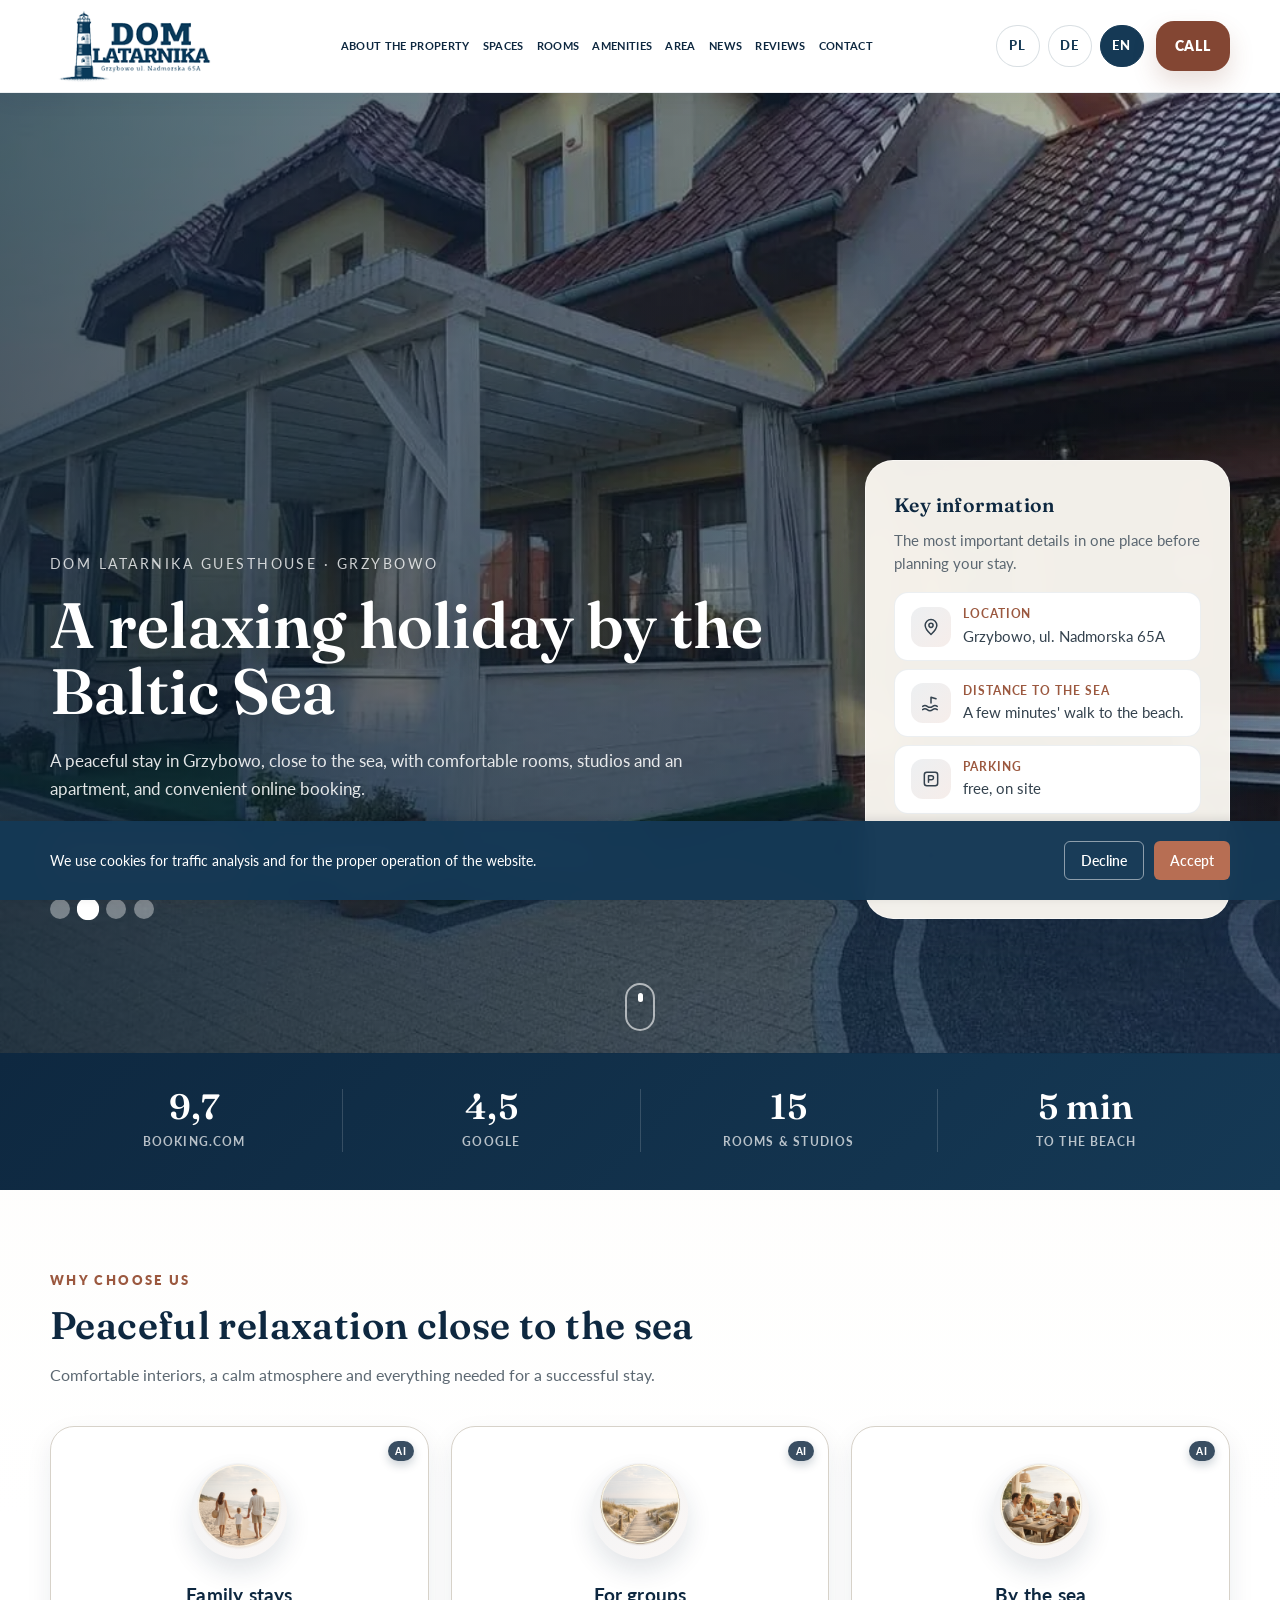
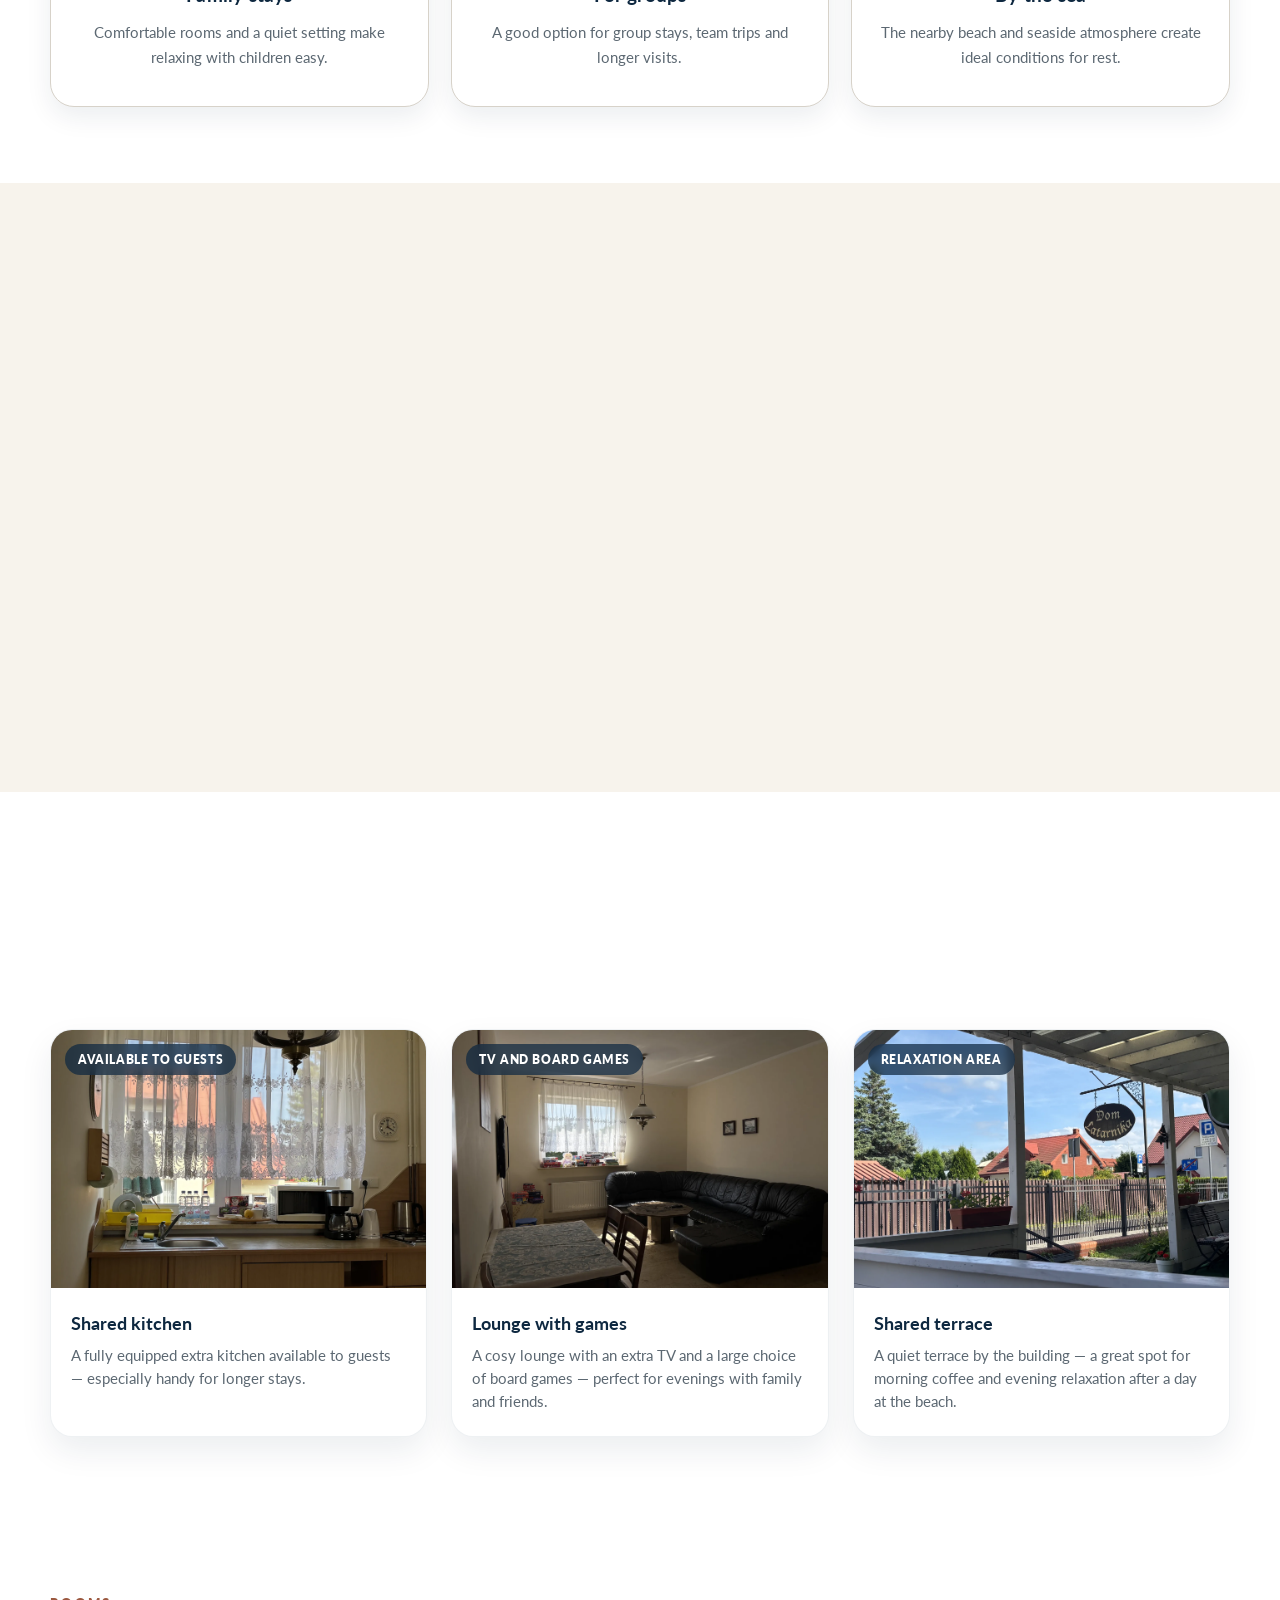
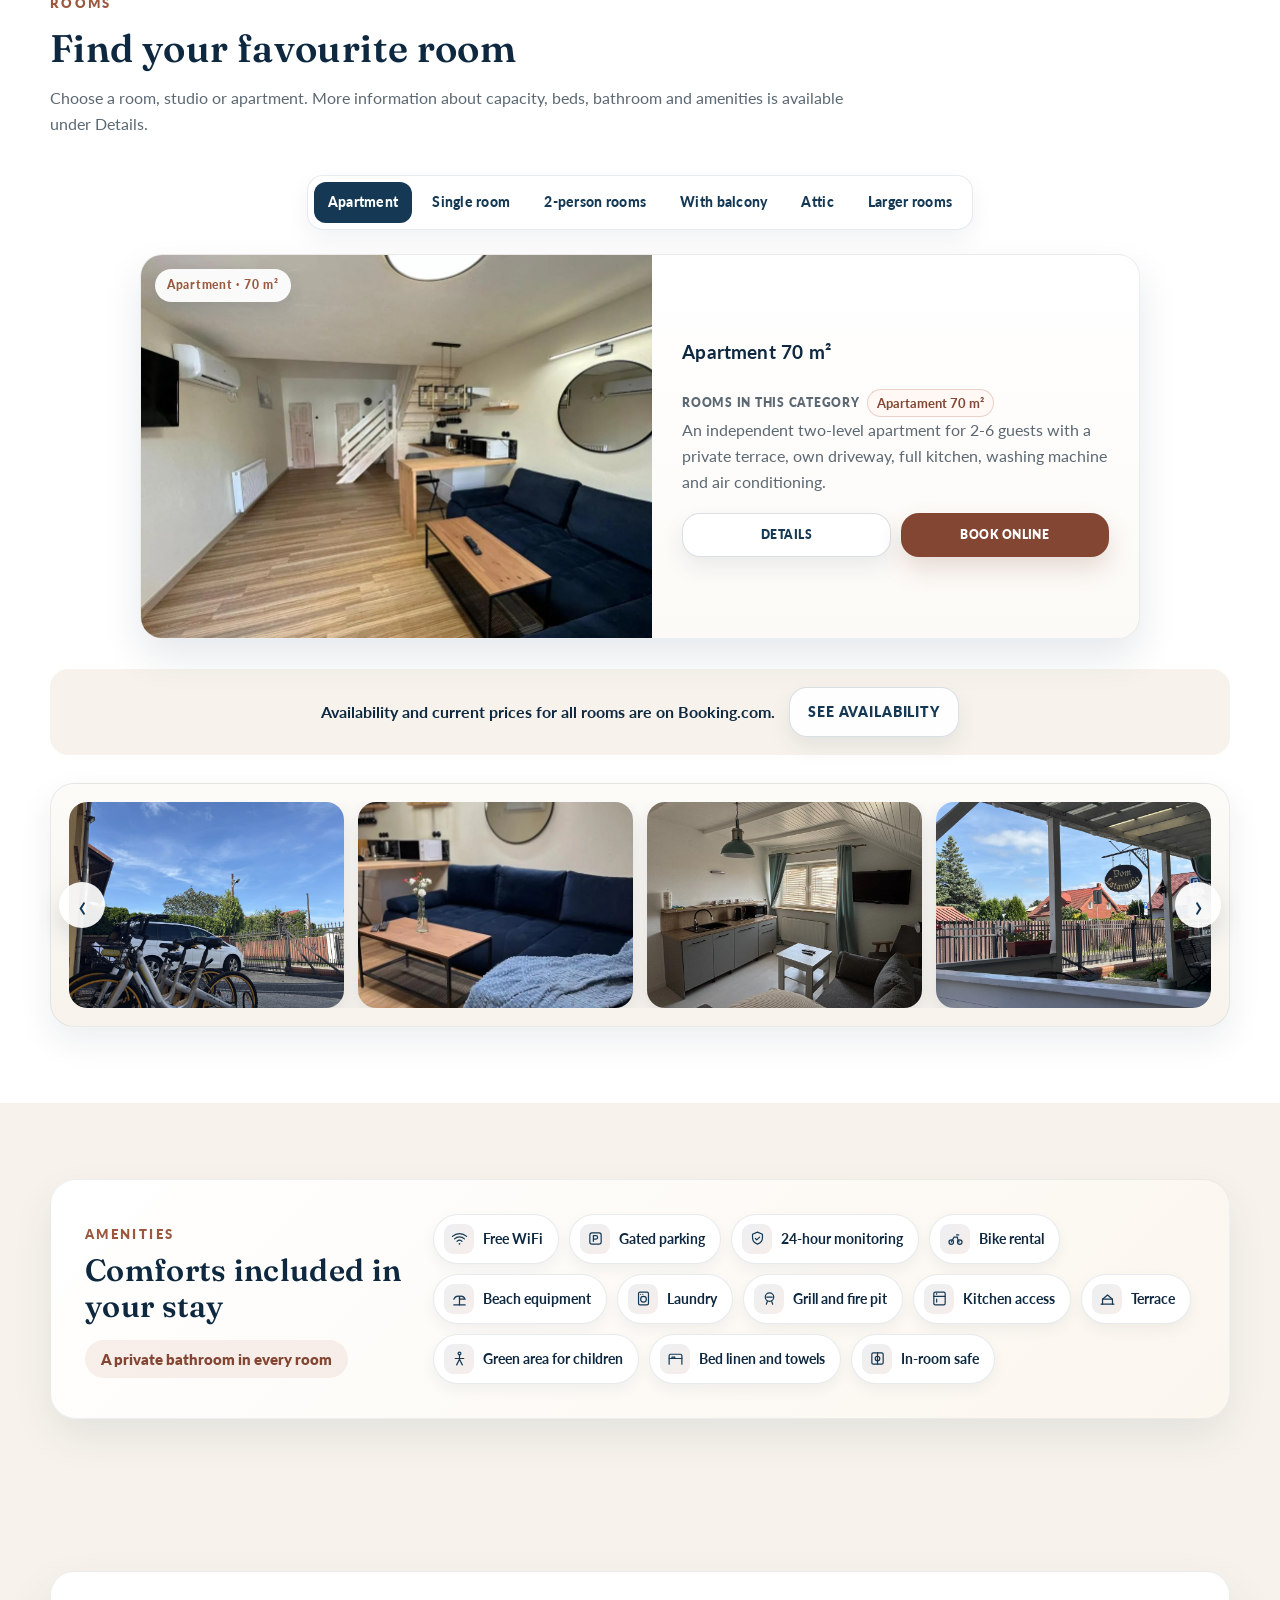
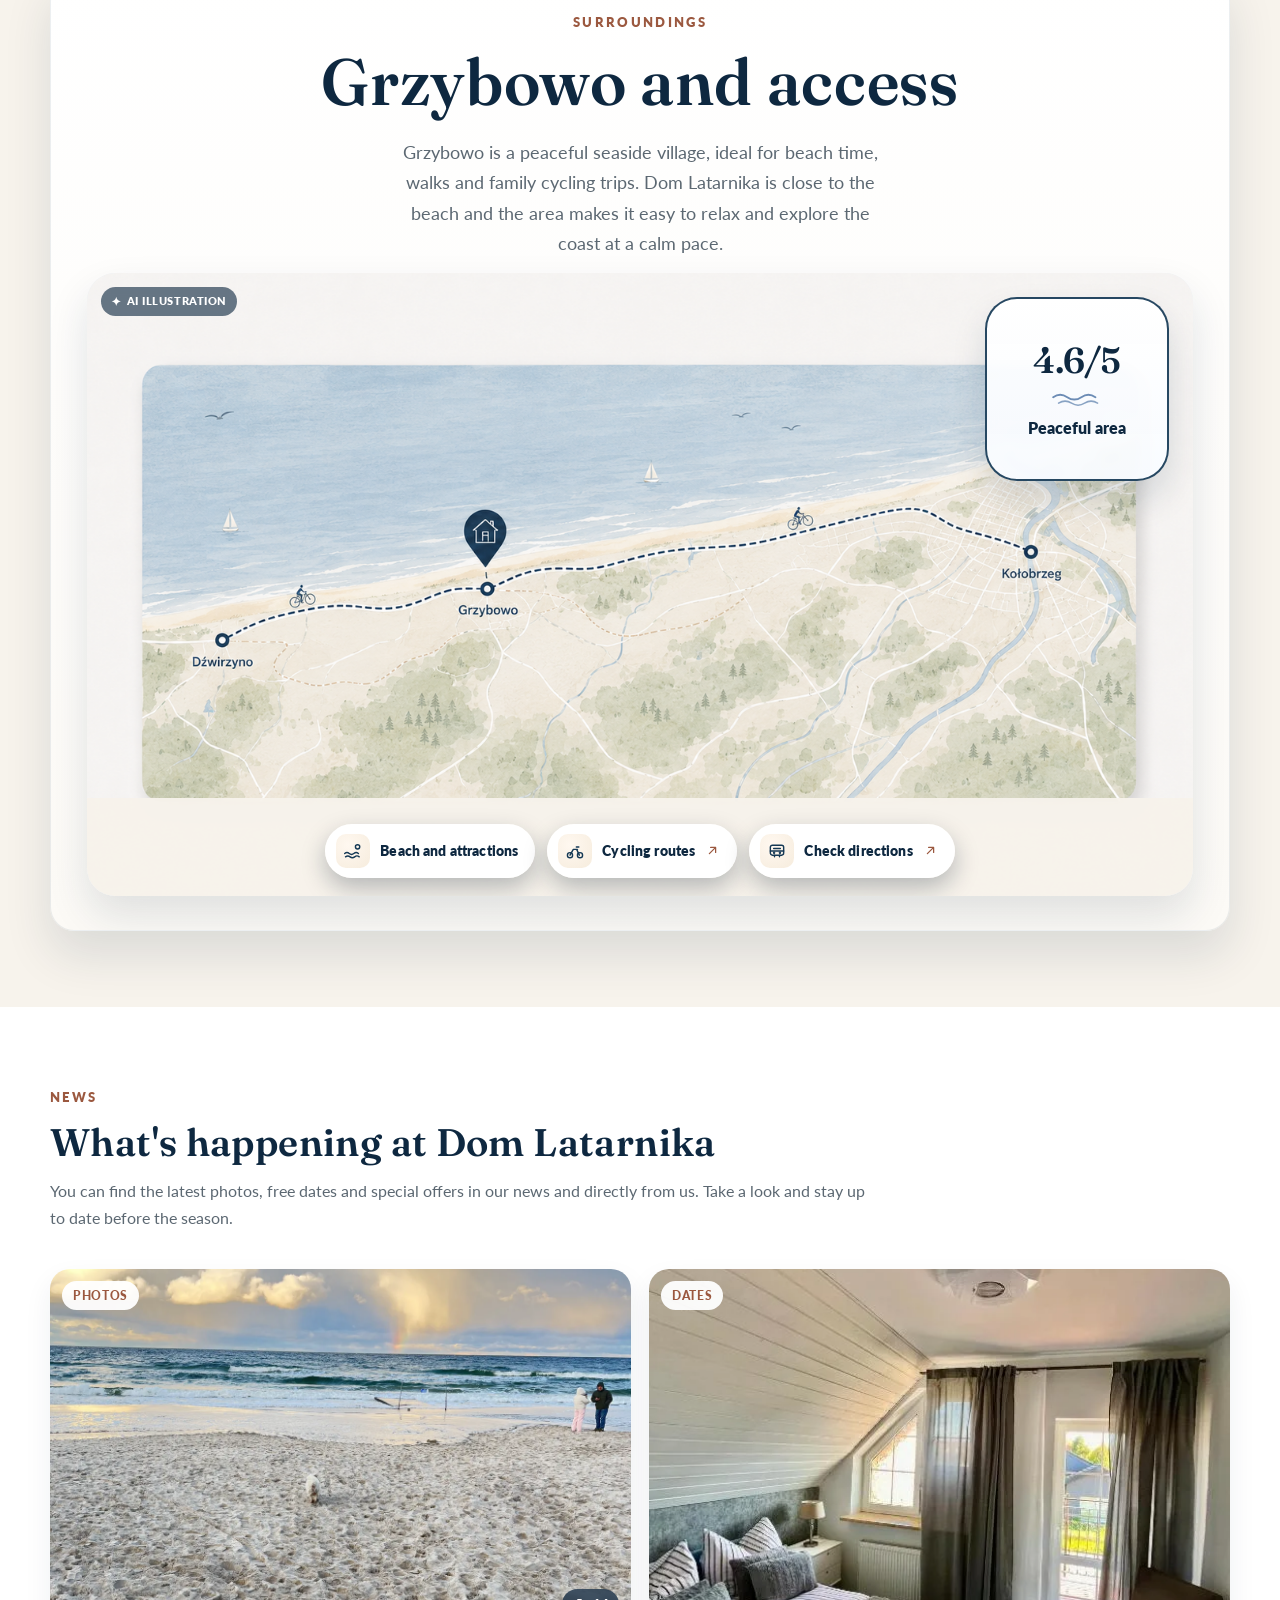
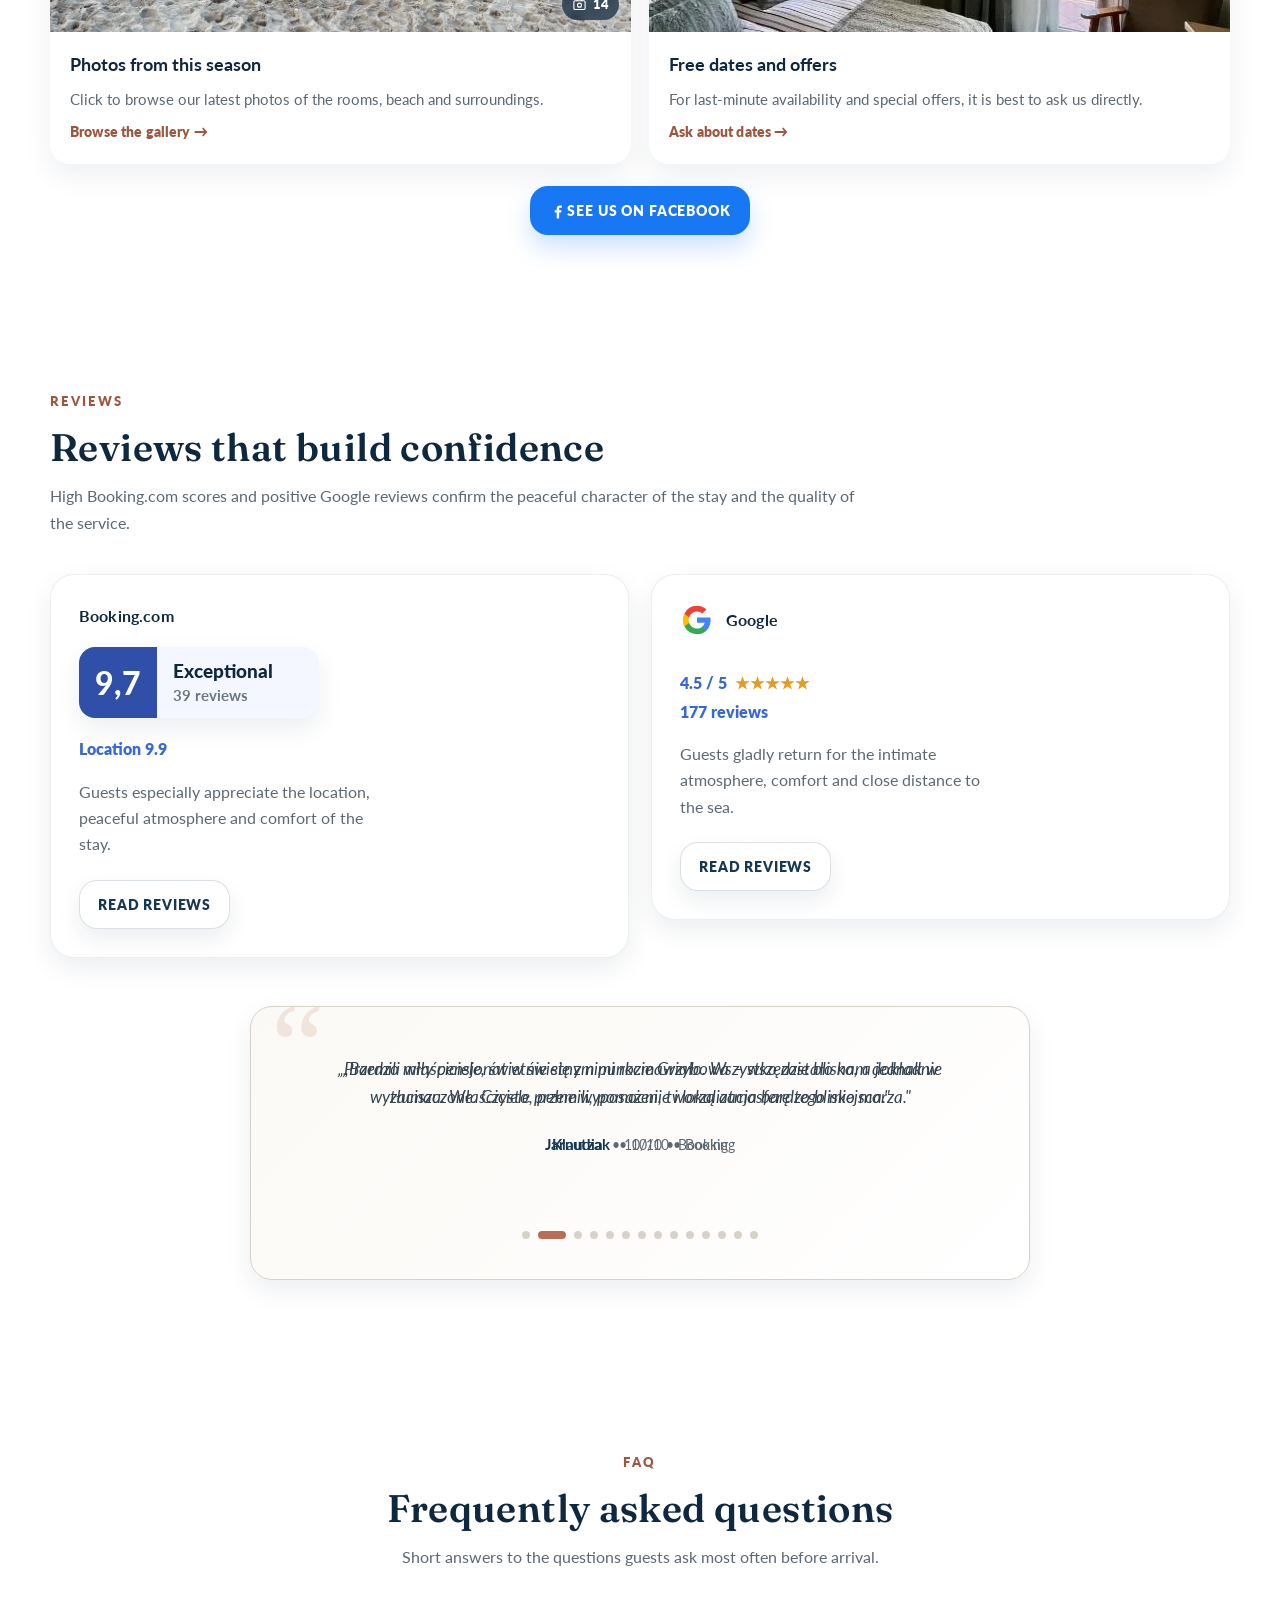
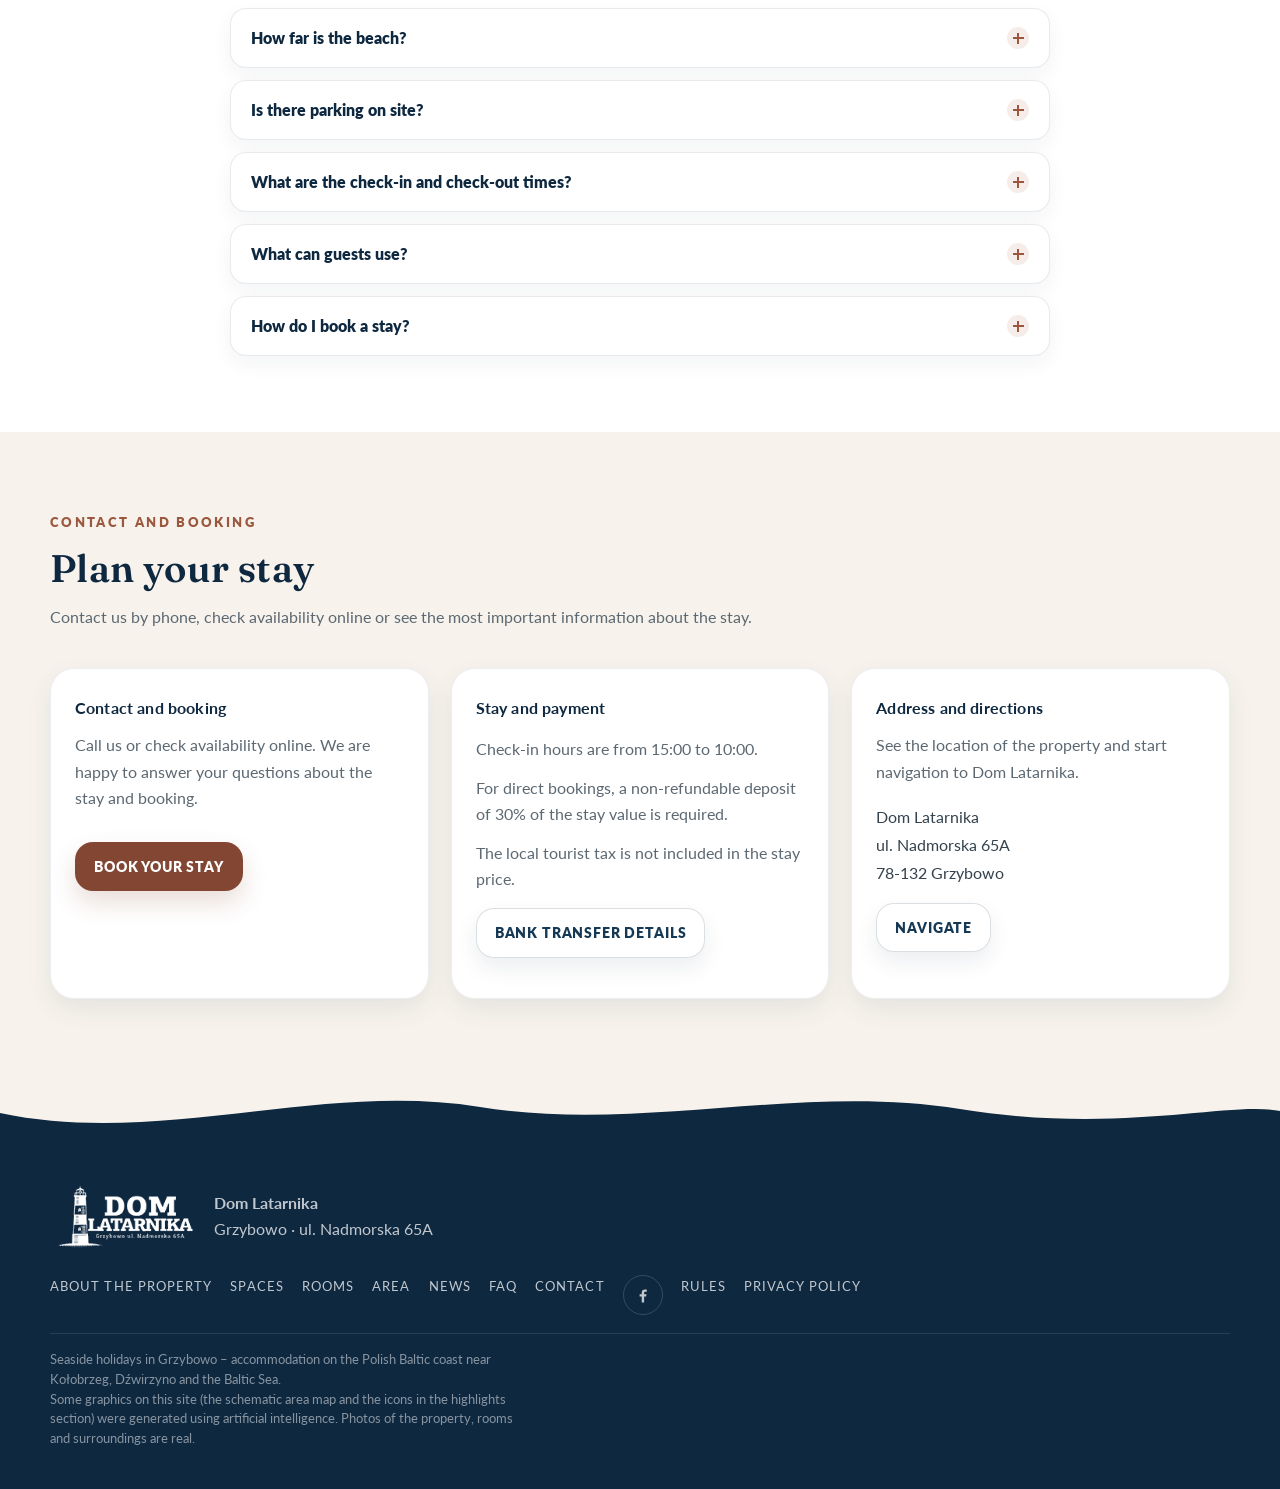
==== index.html @ b73679b5 "Rozdzielenie pokoi 1 i 2, 6 kategorii filtrow, usuniecie 1. zdjecia sezonu Co-Authored-By: Claude Op" ====
<!DOCTYPE html>
<html lang="pl">
<head>
  <meta charset="utf-8">
  <meta name="viewport" content="width=device-width, initial-scale=1">
  <title>Dom Latarnika – pensjonat nad morzem w Grzybowie</title>
  <meta name="description" content="Pensjonat Dom Latarnika w Grzybowie – wakacje nad morzem koło Kołobrzegu. Komfortowe pokoje, studia i apartament nad Bałtykiem, wspólna kuchnia, salon i taras, spokojna lokalizacja blisko plaży i wygodna rezerwacja online. Noclegi nad polskim morzem.">
  <meta name="keywords" content="wakacje nad morzem, polskie morze, wakacje Kołobrzeg, noclegi Kołobrzeg, Grzybowo, pensjonat Grzybowo, noclegi nad morzem, pokoje nad morzem, apartament nad morzem, nocleg Bałtyk, wakacje nad Bałtykiem, pensjonat nad morzem, Dom Latarnika, noclegi Grzybowo, wczasy nad morzem, holidays at the Baltic Sea, seaside holidays Poland, accommodation Kolobrzeg, Urlaub an der Ostsee, Ferienunterkunft Kolberg, Grzybowo Polen">
  <meta name="author" content="Dom Latarnika">
  <meta name="geo.region" content="PL-ZP">
  <meta name="geo.placename" content="Grzybowo, Kołobrzeg">
  <meta name="geo.position" content="54.1758;15.5069">
  <meta name="ICBM" content="54.1758, 15.5069">
  <meta name="robots" content="index, follow, max-snippet:-1, max-image-preview:large, max-video-preview:-1">
  <meta name="theme-color" content="#153955">

  <!-- Open Graph / Social Media -->
  <meta property="og:type" content="website">
  <meta property="og:url" content="https://dom-latarnika.pl/">
  <meta property="og:site_name" content="Dom Latarnika">
  <meta property="og:title" content="Dom Latarnika – pensjonat nad morzem w Grzybowie">
  <meta property="og:description" content="Komfortowe pokoje, studia i apartament, wspólna kuchnia, salon i taras oraz spokojna lokalizacja blisko plaży.">
  <meta property="og:image" content="https://dom-latarnika.pl/img/og-image.webp">
  <meta property="og:image:width" content="1200">
  <meta property="og:image:height" content="630">
  <meta property="og:locale" content="pl_PL">
  <meta property="og:locale:alternate" content="de_DE">
  <meta property="og:locale:alternate" content="en_GB">

  <!-- Twitter Card -->
  <meta name="twitter:card" content="summary_large_image">
  <meta name="twitter:title" content="Dom Latarnika – pensjonat nad morzem w Grzybowie">
  <meta name="twitter:description" content="Komfortowe pokoje, studia i apartament, wspólna kuchnia, salon i taras blisko morza.">
  <meta name="twitter:image" content="https://dom-latarnika.pl/img/og-image.webp">

  <!-- Canonical & Links -->
  <link rel="canonical" href="https://dom-latarnika.pl/">
  <link rel="alternate" hreflang="pl" href="https://dom-latarnika.pl/">
  <link rel="alternate" hreflang="de" href="https://dom-latarnika.pl/?lang=de">
  <link rel="alternate" hreflang="en" href="https://dom-latarnika.pl/?lang=en">
  <link rel="alternate" hreflang="x-default" href="https://dom-latarnika.pl/">

  <!-- Favicon -->
  <link rel="icon" type="image/svg+xml" href="/favicon.svg">
  <link rel="apple-touch-icon" href="/favicon.svg">

  <link rel="preconnect" href="https://fonts.googleapis.com">
  <link rel="preconnect" href="https://fonts.gstatic.com" crossorigin>
  <link href="https://fonts.googleapis.com/css2?family=Lato:wght@300;400;700;900&amp;family=Fraunces:opsz,wght@9..144,400;9..144,600&amp;display=swap" rel="stylesheet">
  <link rel="preload" as="image" href="img/building/exterior-01.webp?v=20260726">
  <!-- Główne style strony głównej -->
  <link rel="stylesheet" href="assets/index.css?v=202607282">
</head>
<body>
  <a class="skip-link" href="#main" data-i18n="skip">Przejdź do treści</a>
  <!-- Panel ułatwień dostępności -->
  <aside class="a11y-panel" id="a11y-panel" hidden aria-label="Ułatwienia dostępności" data-i18n-aria-label="a11y_panel_aria">
    <div class="a11y-panel-head">
      <strong data-i18n="a11y_title">Ułatwienia</strong>
      <button class="a11y-panel-close" type="button" aria-label="Zamknij panel ułatwień" data-i18n-aria-label="a11y_close_aria">×</button>
    </div>
    <p class="a11y-panel-text" data-i18n="a11y_text">Dodatkowe ustawienia dla wygodniejszego korzystania ze strony.</p>
    <div class="a11y-panel-actions">
      <button class="a11y-toggle" type="button" data-a11y-toggle="motion" aria-pressed="false" data-i18n="a11y_motion">Mniej ruchu</button>
      <button class="a11y-toggle" type="button" data-a11y-toggle="text" aria-pressed="false" data-i18n="a11y_text_size">Większy tekst</button>
      <button class="a11y-toggle" type="button" data-a11y-toggle="contrast" aria-pressed="false" data-i18n="a11y_contrast">Wyższy kontrast</button>
    </div>
  </aside>
  <p class="sr-only" id="page-status" role="status" aria-live="polite" aria-atomic="true"></p>

  <!-- Nagłówek -->
  <header class="site-header" id="site-header">
    <div class="container header-inner">
      <a class="brand" href="#start" aria-label="Dom Latarnika" data-i18n-aria-label="brand_home_aria">
        <img src="img/brand/logo-dark.png" alt="Dom Latarnika" width="190" height="98">
      </a>

      <nav class="main-nav" id="main-nav" aria-label="Główna nawigacja" data-i18n-aria-label="nav_main_aria">
        <ul>
          <li><a href="#oferta" data-i18n="nav_offer">O obiekcie</a></li>
          <li><a href="#przestrzenie" data-i18n="nav_spaces">Przestrzenie</a></li>
          <li><a href="#pokoje" data-i18n="nav_rooms">Pokoje</a></li>
          <li><a href="#udogodnienia" data-i18n="nav_amenities">Udogodnienia</a></li>
          <li><a href="#okolica" data-i18n="nav_area">Okolica</a></li>
          <li><a href="#aktualnosci" data-i18n="nav_news">Aktualności</a></li>
          <li><a href="#opinie" data-i18n="nav_reviews">Opinie</a></li>
          <li><a href="#kontakt" data-i18n="nav_contact">Kontakt</a></li>
        </ul>
      </nav>

      <div class="lang-switcher" role="group" aria-label="Wybór języka" data-i18n-aria-label="lang_switcher_aria">
        <button type="button" class="is-active" data-lang="pl" aria-pressed="true" aria-label="Język polski" data-i18n-aria-label="lang_pl_aria">PL</button>
        <button type="button" data-lang="de" aria-pressed="false" aria-label="Język niemiecki" data-i18n-aria-label="lang_de_aria">DE</button>
        <button type="button" data-lang="en" aria-pressed="false" aria-label="Język angielski" data-i18n-aria-label="lang_en_aria">EN</button>
      </div>

      <div class="header-actions">
        <a class="button button-primary phone-label" href="tel:+48607354555" data-call-link data-i18n="call">Zadzwoń</a>
      </div>

      <button class="a11y-btn" id="a11y-trigger" type="button" aria-label="Ułatwienia dostępności" aria-expanded="false" aria-controls="a11y-panel" data-i18n-aria-label="a11y_btn_aria">
        <svg width="20" height="20" viewBox="0 0 24 24" fill="currentColor" aria-hidden="true" focusable="false"><circle cx="12" cy="4" r="2"/><path d="M14 7h-4a2 2 0 0 0-2 2v5l1.8 5.4a1 1 0 0 0 1.9-.6L10 15h4l-.7 3.8a1 1 0 0 0 1.9.6L17 14V9a2 2 0 0 0-2-2z"/></svg>
      </button>

      <button class="menu-toggle" type="button" id="menu-toggle" aria-expanded="false" aria-controls="main-nav" aria-label="Otwórz menu">
        <span></span>
      </button>
    </div>
  </header>

  <!-- Zawartość strony -->
  <main id="main">
    <!-- Hero -->
    <section class="hero" id="start" aria-label="Zdjęcia pensjonatu" data-i18n-aria-label="hero_section_aria">
      <div class="hero-slides" id="hero-slider" aria-hidden="true">
        <div class="hero-slide is-active" style="background-image:url('img/building/exterior-01.webp?v=20260726')"></div>
        <div class="hero-slide" style="background-image:url('img/building/terrace.webp')"></div>
        <div class="hero-slide" style="background-image:url('img/rooms/marine.webp')"></div>
        <div class="hero-slide" style="background-image:url('img/beach/beach-03.webp')"></div>
      </div>
      <div class="hero-overlay"></div>

      <div class="container hero-inner">
        <div class="hero-copy">
          <span class="hero-kicker" data-i18n="hero_kicker">Pensjonat Dom Latarnika · Grzybowo</span>
          <h1 data-i18n="hero_title">Udane wakacje nad Bałtykiem</h1>
          <p data-i18n="hero_text">Spokojny wypoczynek w Grzybowie, blisko morza, z komfortowymi pokojami, studiami i apartamentem oraz wygodną rezerwacją online.</p>
          <div class="hero-buttons">
            <a class="button button-primary" href="https://www.booking.com/hotel/pl/pensjonat-dom-latarnika.pl.html" target="_blank" rel="noopener" data-i18n="check_availability">Sprawdź dostępność</a>
            <a class="button button-glass" href="#pokoje" data-i18n="hero_rooms_btn">Zobacz pokoje</a>
            <a class="button button-glass" href="https://www.google.com/maps/search/?api=1&amp;query=Dom%20Latarnika%20Nadmorska%2065A%2078-132%20Grzybowo" target="_blank" rel="noopener" data-i18n="navigate">Nawiguj</a>
          </div>
          <div class="hero-dots" aria-label="Wybór slajdu" data-i18n-aria-label="hero_dots_aria">
            <button type="button" class="is-active" data-slide="0" aria-label="Slajd 1" aria-pressed="true" data-i18n-aria-label="slide_1_aria"></button>
            <button type="button" data-slide="1" aria-label="Slajd 2" aria-pressed="false" data-i18n-aria-label="slide_2_aria"></button>
            <button type="button" data-slide="2" aria-label="Slajd 3" aria-pressed="false" data-i18n-aria-label="slide_3_aria"></button>
            <button type="button" data-slide="3" aria-label="Slajd 4" aria-pressed="false" data-i18n-aria-label="slide_4_aria"></button>
          </div>
          <p class="sr-only" id="hero-slider-status" role="status" aria-live="polite" aria-atomic="true"></p>
        </div>

        <aside class="hero-panel">
          <h2 data-i18n="panel_title">Najważniejsze informacje</h2>
          <p data-i18n="panel_text">Najważniejsze rzeczy w jednym miejscu, przed planowaniem pobytu.</p>
          <ul class="hero-list">
            <li>
              <span class="hero-list-icon" aria-hidden="true">
                <svg viewBox="0 0 24 24" fill="none" stroke="currentColor" stroke-width="1.8" stroke-linecap="round" stroke-linejoin="round"><path d="M12 21s-7-6.2-7-11a7 7 0 0 1 14 0c0 4.8-7 11-7 11z"/><circle cx="12" cy="10" r="2.5"/></svg>
              </span>
              <span class="hero-list-body">
                <strong data-i18n="panel_location_label">Lokalizacja</strong>
                <span data-i18n="panel_location_value">Grzybowo, ul. Nadmorska 65A</span>
              </span>
            </li>
            <li>
              <span class="hero-list-icon" aria-hidden="true">
                <svg viewBox="0 0 24 24" fill="none" stroke="currentColor" stroke-width="1.8" stroke-linecap="round" stroke-linejoin="round"><path d="M2 16c2-1.5 3.5-1.5 5.5 0S12 17.5 14 16s3.5-1.5 5.5 0"/><path d="M2 20c2-1.5 3.5-1.5 5.5 0S12 21.5 14 20s3.5-1.5 5.5 0"/><path d="M12 12V5l6 2"/></svg>
              </span>
              <span class="hero-list-body">
                <strong data-i18n="panel_sea_label">Odległość od morza</strong>
                <span data-i18n="panel_sea_value">Kilka minut spacerem do plaży.</span>
              </span>
            </li>
            <li>
              <span class="hero-list-icon" aria-hidden="true">
                <svg viewBox="0 0 24 24" fill="none" stroke="currentColor" stroke-width="1.8" stroke-linecap="round" stroke-linejoin="round"><rect x="4" y="4" width="16" height="16" rx="3"/><path d="M9 16V8h3.5a2.5 2.5 0 0 1 0 5H9"/></svg>
              </span>
              <span class="hero-list-body">
                <strong data-i18n="panel_parking_label">Parking</strong>
                <span data-i18n="panel_parking_value">bezpłatny, na miejscu</span>
              </span>
            </li>
            <li class="hero-list-item-action">
              <button class="hero-list-trigger" type="button" data-booking-modal-open aria-haspopup="dialog">
                <span class="hero-list-icon" aria-hidden="true">
                  <svg viewBox="0 0 24 24" fill="none" stroke="currentColor" stroke-width="1.8" stroke-linecap="round" stroke-linejoin="round"><rect x="3" y="4" width="18" height="17" rx="2"/><path d="M3 9h18M8 2v4M16 2v4"/><path d="m9 15 2 2 4-4"/></svg>
                </span>
                <span class="hero-list-body">
                  <strong data-i18n="panel_booking_label">Rezerwacja</strong>
                  <span data-i18n="panel_booking_value">online lub telefonicznie</span>
                </span>
              </button>
            </li>
          </ul>
        </aside>
      </div>
      <a class="hero-scroll" href="#atuty" aria-label="Przewiń w dół" data-i18n-aria-label="hero_scroll_aria">
        <span aria-hidden="true"></span>
      </a>
    </section>

    <!-- Pasek „W liczbach” -->
    <section class="stats-band" aria-label="Dom Latarnika w liczbach" data-i18n-aria-label="stats_aria">
      <div class="stats-wave" aria-hidden="true">
        <svg viewBox="0 0 1200 40" preserveAspectRatio="none">
          <path d="M0,40 L0,18 C150,-4 320,34 480,20 C640,6 760,30 900,22 C1040,14 1140,28 1200,20 L1200,40 Z"></path>
        </svg>
      </div>
      <div class="container stats-grid">
        <a class="stat" href="https://www.booking.com/hotel/pl/pensjonat-dom-latarnika.pl.html" target="_blank" rel="noopener">
          <span class="stat-num">9,7</span>
          <span class="stat-label">Booking.com</span>
        </a>
        <span class="stat-sep" aria-hidden="true"></span>
        <a class="stat" href="https://www.google.com/maps/search/Dom+Latarnika+Grzybowo+opinie" target="_blank" rel="noopener">
          <span class="stat-num">4,5</span>
          <span class="stat-label">Google</span>
        </a>
        <span class="stat-sep" aria-hidden="true"></span>
        <div class="stat">
          <span class="stat-num">15</span>
          <span class="stat-label" data-i18n="stats_rooms">pokoi i studiów</span>
        </div>
        <span class="stat-sep" aria-hidden="true"></span>
        <div class="stat">
          <span class="stat-num" data-i18n="stats_beach_num">5 min</span>
          <span class="stat-label" data-i18n="stats_beach">do plaży</span>
        </div>
      </div>
    </section>

    <!-- Atuty obiektu -->
    <section id="atuty">
      <div class="container">
        <div class="section-head" data-reveal>
          <span class="section-kicker" data-i18n="usp_kicker">Dlaczego warto</span>
          <h2 class="section-title" data-i18n="usp_title">Spokojny wypoczynek blisko morza</h2>
          <p class="section-text" data-i18n="usp_text">Wygodne wnętrza, kameralna atmosfera i wszystko, czego potrzeba do udanego pobytu.</p>
        </div>

        <div class="usp-grid">
          <article class="card usp-card" data-reveal>
            <span class="usp-icon">
              <img src="img/icons/family.png?v=20260726" alt="Ilustracja AI: rodzina na plaży" width="96" height="96" loading="lazy">
            </span>
            <span class="usp-ai-badge" title="Ilustracja wygenerowana przez AI">AI</span>
            <h3 data-i18n="usp1_title">Rodzinnie</h3>
            <p data-i18n="usp1_text">Komfortowe pokoje i spokojna okolica sprzyjają wypoczynkowi z dziećmi.</p>
          </article>
          <article class="card usp-card" data-reveal>
            <span class="usp-icon">
              <img src="img/icons/group.png?v=20260726" alt="Ilustracja AI: grupa osób nad morzem" width="96" height="96" loading="lazy">
            </span>
            <span class="usp-ai-badge" title="Ilustracja wygenerowana przez AI">AI</span>
            <h3 data-i18n="usp2_title">Grupowo</h3>
            <p data-i18n="usp2_text">Dobre rozwiązanie dla grup, wyjazdów integracyjnych i dłuższych pobytów.</p>
          </article>
          <article class="card usp-card" data-reveal>
            <span class="usp-icon">
              <img src="img/icons/waves.png?v=20260726" alt="Ilustracja AI: fale i wybrzeże" width="96" height="96" loading="lazy">
            </span>
            <span class="usp-ai-badge" title="Ilustracja wygenerowana przez AI">AI</span>
            <h3 data-i18n="usp3_title">Nad morzem</h3>
            <p data-i18n="usp3_text">Bliskość plaży i nadmorski klimat tworzą idealne warunki do odpoczynku.</p>
          </article>
        </div>
      </div>
    </section>

    <!-- Oferta -->
    <section class="section-soft" id="oferta">
      <div class="container">
        <div class="split">
          <article class="card photo-card" data-reveal>
            <img src="img/building/exterior-01.webp?v=20260726" alt="Budynek pensjonatu Dom Latarnika w Grzybowie" loading="lazy">
          </article>
          <article class="card content-card" data-reveal>
            <span class="section-kicker" data-i18n="offer_kicker">O obiekcie</span>
            <h2 class="section-title" data-i18n="offer_title">Wygodnie, spokojnie, blisko morza</h2>
            <p data-i18n="offer_text1">Kameralny obiekt w spokojnej części Grzybowa, w bliskim sąsiedztwie plaży i tras spacerowych, a jednocześnie z dala od zgiełku.</p>
            <p data-i18n="offer_text2">Na gości czekają pokoje, studia i apartament z własnymi łazienkami, praktyczne wyposażenie oraz udogodnienia przydatne podczas dłuższego pobytu.</p>
            <ul class="list">
              <li data-i18n="offer_item1">Kilka minut spacerem do plaży</li>
              <li data-i18n="offer_item2">Pokoje, studia i apartament z łazienkami</li>
              <li data-i18n="offer_item3">Aneks kuchenny, sprzęt plażowy, rowery i pralnia</li>
              <li data-i18n="offer_item4">Zamknięty, monitorowany parking na miejscu</li>
            </ul>
          </article>
        </div>
      </div>
    </section>

    <!-- Pokoje i galeria -->
    <!-- Wspólne przestrzenie -->
    <section id="przestrzenie">
      <div class="container">
        <div class="section-head" data-reveal>
          <span class="section-kicker" data-i18n="spaces_kicker">Wspólne przestrzenie</span>
          <h2 class="section-title" data-i18n="spaces_title">Miejsca, które łączą gości</h2>
          <p class="section-text" data-i18n="spaces_text">Poza własnym pokojem czekają na Ciebie wspólne przestrzenie — do gotowania, wspólnej gry i odpoczynku na świeżym powietrzu.</p>
        </div>
        <!-- Karty renderowane z danych (assets/index.js → sharedSpaces). Zdjęcia i wideo dodasz w img/shared/ -->
        <div class="shared-grid" id="shared-grid" data-reveal></div>
      </div>
    </section>

    <section id="pokoje">
      <div class="container">
        <div class="section-head" data-reveal>
          <span class="section-kicker" data-i18n="rooms_kicker">Pokoje</span>
          <h2 class="section-title" data-i18n="rooms_title">Znajdź swój ulubiony pokój</h2>
          <p class="section-text" data-i18n="rooms_text">Wybierz pokój, studio lub apartament. Więcej informacji o liczbie osób, łóżkach, łazience i wyposażeniu znajdziesz po kliknięciu „Szczegóły”.</p>
        </div>

        <div class="room-filters" id="room-filters" role="group" aria-label="Filtry pokoi" data-i18n-aria-label="room_filters_aria" data-reveal>
          <button class="room-filter is-active" type="button" data-room-filter="apartment" aria-pressed="true" data-i18n="room_filter_apartment">Apartament</button>
          <button class="room-filter" type="button" data-room-filter="solo" aria-pressed="false" data-i18n="room_filter_solo">1-osobowe</button>
          <button class="room-filter" type="button" data-room-filter="two" aria-pressed="false" data-i18n="room_filter_two">2-osobowe</button>
          <button class="room-filter" type="button" data-room-filter="balcony" aria-pressed="false" data-i18n="room_filter_balcony">Z balkonem</button>
          <button class="room-filter" type="button" data-room-filter="attic" aria-pressed="false" data-i18n="room_filter_attic">Poddasze</button>
          <button class="room-filter" type="button" data-room-filter="larger" aria-pressed="false" data-i18n="room_filter_larger">Większe</button>
        </div>

        <!-- Karty pokoi renderowane z danych (assets/index.js) -->
        <div class="rooms-grid" id="rooms-grid" aria-live="polite"></div>

        <p class="rooms-note" data-reveal>
          <span data-i18n="rooms_note">Dostępność i aktualne ceny wszystkich pokoi znajdziesz na Booking.com.</span>
          <a class="button button-secondary" href="https://www.booking.com/hotel/pl/pensjonat-dom-latarnika.pl.html" target="_blank" rel="noopener" data-i18n="rooms_note_button">Zobacz dostępność</a>
        </p>

        <div class="gallery-clean" data-reveal aria-label="Galeria zdjęć" data-i18n-aria-label="gallery_section_aria">
          <button class="gallery-clean-arrow gallery-clean-prev" type="button" aria-label="Poprzednie zdjęcia" data-i18n-aria-label="gallery_prev_aria">
            <span aria-hidden="true">‹</span>
          </button>

          <div class="gallery-clean-viewport">
            <div class="gallery-clean-track">
              <img src="img/building/exterior-01.webp?v=20260726" alt="Budynek pensjonatu Dom Latarnika od frontu" loading="lazy">
              <img src="img/rooms/room-1-01.webp" alt="Pokój z wygodnym łóżkiem i telewizorem" loading="lazy">
              <img src="img/rooms/room-palm-01.webp" alt="Pokój z tapetą w palmy i podwójnym łóżkiem" loading="lazy">
              <img src="img/rooms/dol-ulica-01.webp" alt="Pokój na dole od strony ulicy" loading="lazy">
              <img src="img/shared/shared-salon-01.webp" alt="Wspólny salon z grami planszowymi" loading="lazy">
              <img src="img/shared/shared-kitchen-01.webp" alt="Wspólna kuchnia dla gości" loading="lazy">
              <img src="img/shared/shared-kitchen-02.webp" alt="Wspólna kuchnia — aneks z wyposażeniem" loading="lazy">
              <img src="img/rooms/blizniak-01.webp" alt="Pokój Bliźniak z aneksem" loading="lazy">
              <img src="img/rooms/room-5-01.webp" alt="Pokój z balkonem" loading="lazy">
              <img src="img/shared/shared-terrace-01.webp" alt="Wspólny taras z widokiem na okolicę" loading="lazy">
              <img src="img/shared/shared-entrance-01.webp" alt="Wejście i klatka z ozdobną balustradą" loading="lazy">
              <img src="img/rooms/room-7-01.webp" alt="Pokój na poddaszu" loading="lazy">
              <img src="img/rooms/apartment-01.webp" alt="Salon z aneksem kuchennym w apartamencie" loading="lazy">
              <img src="img/shared/shared-bikes-01.webp" alt="Rowery do wypożyczenia przy obiekcie" loading="lazy">
              <img src="img/rooms/room-8-01.webp" alt="Sypialnia na poddaszu z oknem dachowym" loading="lazy">
              <img src="img/building/exterior-02.webp" alt="Pensjonat Dom Latarnika — widok z boku" loading="lazy">
              <img src="img/rooms/apartment-02.webp" alt="Apartament — strefa dzienna" loading="lazy">
            </div>
          </div>

          <button class="gallery-clean-arrow gallery-clean-next" type="button" aria-label="Następne zdjęcia" data-i18n-aria-label="gallery_next_aria">
            <span aria-hidden="true">›</span>
          </button>
        </div>
      </div>
    </section>

    <div class="gallery-modal" id="gallery-modal" hidden role="dialog" aria-modal="true" aria-label="Podgląd zdjęcia" aria-describedby="gallery-modal-help gallery-modal-status" data-i18n-aria-label="gallery_dialog_aria">
      <button class="gallery-modal-close" type="button" aria-label="Zamknij" data-i18n-aria-label="gallery_close_aria">×</button>
      <button class="gallery-modal-nav gallery-modal-prev" type="button" aria-label="Poprzednie zdjęcie" data-i18n-aria-label="gallery_prev_single_aria">‹</button>
      <img class="gallery-modal-image" src="" alt="">
      <button class="gallery-modal-nav gallery-modal-next" type="button" aria-label="Następne zdjęcie" data-i18n-aria-label="gallery_next_single_aria">›</button>
      <p class="sr-only" id="gallery-modal-help" data-i18n="gallery_modal_help">Użyj klawiszy strzałek, aby zmieniać zdjęcia, i Escape, aby zamknąć podgląd.</p>
      <p class="sr-only" id="gallery-modal-status" role="status" aria-live="polite" aria-atomic="true"></p>
    </div>

    <!-- Modal pojedynczego pokoju (treść renderowana z danych) -->
    <div class="room-modal" id="room-modal" hidden role="dialog" aria-modal="true" aria-labelledby="room-modal-title" data-i18n-aria-label="room_modal_aria">
      <div class="room-modal-dialog">
        <button class="room-modal-close" type="button" data-room-modal-close aria-label="Zamknij okno pokoju" data-i18n-aria-label="room_modal_close_aria">×</button>
        <div class="room-modal-body" id="room-modal-body"></div>
      </div>
    </div>

    <!-- Udogodnienia -->
    <section class="section-soft" id="udogodnienia">
      <div class="container">
        <div class="amenities-band" data-reveal>
          <div class="amenities-lead">
            <span class="section-kicker" data-i18n="amenities_kicker">Udogodnienia</span>
            <h2 class="section-title" data-i18n="amenities_title">Wygody w cenie pobytu</h2>
            <p class="amenities-bath" data-i18n="amenities_bath">
              <svg viewBox="0 0 24 24" fill="none" stroke="currentColor" stroke-width="1.8" stroke-linecap="round" stroke-linejoin="round" aria-hidden="true"><path d="M4 12h16v3a4 4 0 0 1-4 4H8a4 4 0 0 1-4-4v-3z"/><path d="M6 12V6a2 2 0 0 1 2-2c1 0 1.5.5 2 1"/><path d="M18 19l1 2M6 19l-1 2"/></svg>
              W&nbsp;każdym pokoju własna łazienka
            </p>
          </div>
          <div class="amenities-chips" id="amenities-grid"></div>
        </div>
      </div>
    </section>

    <section class="section-soft" id="okolica">
      <div class="container">
        <article class="card local-area-card" data-reveal>
          <div class="local-area-header">
            <div class="local-area-copy">
              <span class="section-kicker local-area-kicker" data-i18n="area_kicker">Okolica</span>
              <h2 class="section-title local-area-title" data-i18n="area_title">Grzybowo i dojazd</h2>
              <p class="section-text local-area-text" data-i18n="area_text">Grzybowo to spokojna nadmorska miejscowość, idealna na plażowanie, spacery i rodzinne wycieczki rowerowe. Dom Latarnika znajduje się blisko plaży, a okolica pozwala wygodnie odpoczywać i odkrywać wybrzeże w spokojnym tempie.</p>
            </div>
          </div>

          <div class="local-area-map-block">
            <img class="local-area-map-image" src="img/area/map.png" alt="Poglądowa mapa okolicy (ilustracja wygenerowana przez AI): Grzybowo, Dźwirzyno i Kołobrzeg" data-i18n-alt="area_map_alt" loading="lazy">
            <span class="ai-badge" data-i18n="ai_badge" title="Ilustracja wygenerowana przez AI">Ilustracja AI</span>
            <button class="local-area-score-trigger" type="button" data-area-modal-open="score" data-i18n-aria-label="area_score_button_aria">
              <span class="local-area-score-ring">
                <span class="local-area-score-value" data-i18n="area_badge_score">4,6/5</span>
                <svg class="local-area-score-wave" viewBox="0 0 48 18" fill="none" aria-hidden="true">
                  <path d="M2 8.5C6.5 5.5 10.5 5.5 15 8.5C19.5 11.5 23.5 11.5 28 8.5C32.5 5.5 36.5 5.5 41 8.5" stroke="currentColor" stroke-width="1.8" stroke-linecap="round"/>
                  <path d="M7 14C11 11.5 15 11.5 19 14C23 16.5 27 16.5 31 14C35 11.5 39 11.5 43 14" stroke="currentColor" stroke-width="1.4" stroke-linecap="round" opacity=".8"/>
                </svg>
                <span class="local-area-score-label" data-i18n="area_badge_label">Spokojna okolica</span>
              </span>
            </button>

            <!-- Akcje nałożone na mapę -->
            <div class="map-actions">
              <button class="map-action" type="button" data-area-modal-open="beach">
                <span class="map-action-icon" aria-hidden="true">
                  <svg viewBox="0 0 24 24" fill="none" stroke="currentColor" stroke-width="1.7" stroke-linecap="round" stroke-linejoin="round"><circle cx="17.5" cy="7" r="2.6"/><path d="M2 15c2-1.6 3.6-1.6 5.5 0s3.6 1.6 5.5 0 3.6-1.6 5.5 0"/><path d="M3 19c2-1.6 3.6-1.6 5.5 0s3.6 1.6 5.5 0 3.6-1.6 5.5 0"/></svg>
                </span>
                <span class="map-action-label" data-i18n="area_item1_title">Plaża i atrakcje</span>
              </button>
              <a class="map-action" href="https://web.bikemap.net/l/6640020" target="_blank" rel="noopener noreferrer">
                <span class="map-action-icon" aria-hidden="true">
                  <svg viewBox="0 0 24 24" fill="none" stroke="currentColor" stroke-width="1.7" stroke-linecap="round" stroke-linejoin="round"><circle cx="6" cy="17" r="3.1"/><circle cx="18" cy="17" r="3.1"/><path d="M6 17l4-7h4l3.2 7M10 10h5M13.6 7.2h3"/></svg>
                </span>
                <span class="map-action-label" data-i18n="area_item2_title">Trasy rowerowe</span>
                <span class="map-action-ext" aria-hidden="true">
                  <svg viewBox="0 0 24 24" fill="none" stroke="currentColor" stroke-width="2" stroke-linecap="round" stroke-linejoin="round"><path d="M7 17 17 7M9 7h8v8"/></svg>
                </span>
              </a>
              <a class="map-action" href="https://www.google.com/maps/dir/?api=1&amp;destination=Dom+Latarnika,+Nadmorska+65A,+78-132+Grzybowo" target="_blank" rel="noopener noreferrer">
                <span class="map-action-icon" aria-hidden="true">
                  <svg viewBox="0 0 24 24" fill="none" stroke="currentColor" stroke-width="1.7" stroke-linecap="round" stroke-linejoin="round"><rect x="4" y="5" width="16" height="12" rx="2.5"/><path d="M4 12h16M9 17v2M15 17v2M8 9h8"/><circle cx="8.5" cy="14" r=".6" fill="currentColor"/><circle cx="15.5" cy="14" r=".6" fill="currentColor"/></svg>
                </span>
                <span class="map-action-label" data-i18n="area_item3_button">Sprawdź dojazd</span>
                <span class="map-action-ext" aria-hidden="true">
                  <svg viewBox="0 0 24 24" fill="none" stroke="currentColor" stroke-width="2" stroke-linecap="round" stroke-linejoin="round"><path d="M7 17 17 7M9 7h8v8"/></svg>
                </span>
              </a>
            </div>
          </div>
        </article>
      </div>
    </section>

    <!-- Aktualności -->
    <section id="aktualnosci">
      <div class="container">
        <div class="section-head" data-reveal>
          <span class="section-kicker" data-i18n="news_kicker">Aktualności</span>
          <h2 class="section-title" data-i18n="news_title">Co słychać w Domu Latarnika</h2>
          <p class="section-text" data-i18n="news_text">Najnowsze zdjęcia, wolne terminy i promocje znajdziesz w aktualnościach oraz bezpośrednio u nas. Zajrzyj i bądź na bieżąco przed sezonem.</p>
        </div>

        <div class="news-layout">
          <div class="news-cards" data-reveal>
            <!-- Karta 1: klikalna galeria zdjęć z sezonu (do 5 zdjęć — edytuj tablicę seasonPhotos w assets/index.js) -->
            <article class="news-card news-card-gallery" data-season-open role="button" tabindex="0" aria-label="Zobacz zdjęcia z tego sezonu" data-i18n-aria-label="news_card1_aria">
              <div class="news-card-media">
                <img src="img/beach/beach-01.webp" alt="Zachód słońca na plaży w Grzybowie" loading="lazy">
                <span class="news-card-tag" data-i18n="news_tag_photo">Zdjęcia</span>
                <span class="news-card-count" aria-hidden="true">
                  <svg viewBox="0 0 24 24" fill="none" stroke="currentColor" stroke-width="1.8" stroke-linecap="round" stroke-linejoin="round"><rect x="3" y="6" width="18" height="14" rx="2"/><path d="M8 6l1.5-2h5L16 6"/><circle cx="12" cy="13" r="3.2"/></svg>
                  <span data-season-count>5</span>
                </span>
              </div>
              <div class="news-card-body">
                <h3 data-i18n="news_card1_title">Zdjęcia z tego sezonu</h3>
                <p data-i18n="news_card1_text">Kliknij, aby przejrzeć nasze najnowsze zdjęcia pokoi, plaży i okolicy.</p>
                <span class="news-card-more" data-i18n="news_card1_more">Przeglądaj galerię →</span>
              </div>
            </article>

            <!-- Karta 2: wolne terminy → kontakt -->
            <a class="news-card news-card-link" href="#kontakt" data-booking-modal-open aria-label="Wolne terminy — zapytaj o pobyt" data-i18n-aria-label="news_card2_aria">
              <div class="news-card-media">
                <img src="img/rooms/room-5-01.webp" alt="Pokój rodzinny z balkonem" loading="lazy">
                <span class="news-card-tag" data-i18n="news_tag_offer">Terminy</span>
              </div>
              <div class="news-card-body">
                <h3 data-i18n="news_card2_title">Wolne terminy i promocje</h3>
                <p data-i18n="news_card2_text">O ostatnie wolne terminy i oferty specjalne najlepiej zapytać nas bezpośrednio.</p>
                <span class="news-card-more" data-i18n="news_card2_more">Zapytaj o termin →</span>
              </div>
            </a>
          </div>

          <div class="news-facebook-cta" data-reveal>
            <a class="button button-facebook" href="https://www.facebook.com/DomLatarnika/?locale=pl_PL" target="_blank" rel="noopener" aria-label="Zobacz nas na Facebooku" data-i18n-aria-label="news_facebook_aria">
              <span class="button-facebook-icon" aria-hidden="true">
                <svg viewBox="0 0 24 24"><path d="M13.5 22v-8h2.7l.4-3h-3.1V9.1c0-.9.3-1.6 1.6-1.6H17V4.8c-.3 0-1.3-.1-2.5-.1-2.5 0-4.2 1.5-4.2 4.3V11H7.5v3h2.8v8h3.2z"/></svg>
              </span>
              <span data-i18n="news_facebook_button">Zobacz nas na Facebooku</span>
            </a>
          </div>

        </div>
      </div>
    </section>

    <!-- Lightbox galerii „Zdjęcia z sezonu” (obsługa: assets/index.js) -->
    <div class="gallery-modal" id="season-modal" hidden role="dialog" aria-modal="true" aria-label="Zdjęcia z sezonu" data-i18n-aria-label="season_modal_aria">
      <button class="gallery-modal-close" type="button" data-season-close aria-label="Zamknij" data-i18n-aria-label="gallery_close_aria">×</button>
      <button class="gallery-modal-nav gallery-modal-prev" type="button" data-season-prev aria-label="Poprzednie zdjęcie" data-i18n-aria-label="gallery_prev_single_aria">‹</button>
      <img class="gallery-modal-image" id="season-modal-image" src="" alt="">
      <button class="gallery-modal-nav gallery-modal-next" type="button" data-season-next aria-label="Następne zdjęcie" data-i18n-aria-label="gallery_next_single_aria">›</button>
      <p class="sr-only" id="season-modal-status" role="status" aria-live="polite" aria-atomic="true"></p>
    </div>

    <!-- Opinie -->
    <section id="opinie">
      <div class="container">
        <div class="section-head" data-reveal>
          <span class="section-kicker" data-i18n="reviews_kicker">Opinie</span>
          <h2 class="section-title" data-i18n="reviews_title">Opinie, które budują zaufanie</h2>
          <p class="section-text" data-i18n="reviews_text">Wysokie oceny w Booking.com i dobre opinie w Google potwierdzają spokojny charakter pobytu oraz jakość obsługi.</p>
        </div>

        <div class="reviews-layout">
          <article class="card review-platform-card" data-reveal>
            <h3 class="review-card-title">Booking.com</h3>
            <div class="review-booking-badge" aria-label="Booking.com">
              <div class="review-booking-score">9,7</div>
              <div class="review-booking-copy">
                <strong data-i18n="reviews_booking_label">Wyjątkowy</strong>
                <span data-i18n="reviews_booking_count">39 opinii</span>
              </div>
            </div>
            <div class="review-meta">
              <p data-i18n="reviews_booking_meta1">Lokalizacja 9,9</p>
            </div>
            <p class="review-platform-desc" data-i18n="reviews_booking_desc">Goście szczególnie doceniają lokalizację, spokojną atmosferę i komfort pobytu.</p>
            <p class="review-score-action"><a class="button button-secondary" href="https://www.booking.com/hotel/pl/pensjonat-dom-latarnika.pl.html" target="_blank" rel="noopener" data-i18n="reviews_open_button">Sprawdź opinie</a></p>
          </article>

          <article class="card review-platform-card" data-reveal>
            <h3 class="review-card-title review-brand-title">
              <span class="review-google-mark" aria-hidden="true">
                <svg viewBox="0 0 24 24" fill="none" role="presentation">
                  <path d="M21.6 12.23c0-.68-.06-1.34-.18-1.96H12v3.71h5.39a4.62 4.62 0 0 1-2 3.03v2.52h3.24c1.9-1.75 2.97-4.34 2.97-7.3Z" fill="#4285F4"/>
                  <path d="M12 22c2.7 0 4.96-.9 6.61-2.45l-3.24-2.52c-.9.6-2.06.96-3.37.96-2.59 0-4.78-1.75-5.56-4.1H3.09v2.6A9.99 9.99 0 0 0 12 22Z" fill="#34A853"/>
                  <path d="M6.44 13.9A5.99 5.99 0 0 1 6.13 12c0-.66.11-1.3.31-1.9V7.5H3.09A9.99 9.99 0 0 0 2 12c0 1.61.38 3.13 1.09 4.5l3.35-2.6Z" fill="#FBBC04"/>
                  <path d="M12 6.01c1.47 0 2.79.5 3.83 1.48l2.87-2.87C16.95 2.98 14.7 2 12 2A9.99 9.99 0 0 0 3.09 7.5l3.35 2.6c.78-2.35 2.97-4.09 5.56-4.09Z" fill="#EA4335"/>
                </svg>
              </span>
              <span data-i18n="reviews_google_title">Google</span>
            </h3>
            <div class="review-meta">
              <p class="review-google-scoreline">
                <span data-i18n="reviews_google_scoreline">4,5 / 5</span>
                <span class="review-google-stars" aria-hidden="true">★★★★★</span>
              </p>
              <p data-i18n="reviews_google_count">177 opinii</p>
            </div>
            <p class="review-platform-desc" data-i18n="reviews_google_desc">Goście chętnie wracają za kameralną atmosferę, wygodę i bliskość morza.</p>
            <p class="review-score-action"><a class="button button-secondary" href="https://www.google.com/maps/search/Dom+Latarnika+Grzybowo+opinie" target="_blank" rel="noopener" aria-label="Zobacz opinie Google" data-i18n-aria-label="reviews_google_link_aria" data-i18n="reviews_open_button">Sprawdź opinie</a></p>
          </article>
        </div>

        <!-- Testimonials Carousel - Auto-rotating -->
        <div class="testimonials-carousel-wrapper" data-reveal>
          <div class="testimonials-carousel" id="testimonials-carousel">
            <div class="testimonial-card active">
              <p class="testimonial-quote">„Przemili właściciele, świetnie się z nimi rozmawiało. Wszystko zostało nam dokładnie wytłumaczone. Czysto, pełne wyposażenie i lokalizacja bardzo blisko morza."</p>
              <div class="testimonial-meta"><strong>Klaudia</strong> • 10/10 • Booking</div>
            </div>

            <div class="testimonial-card">
              <p class="testimonial-quote">„Bardzo miły pensjonat w świetnym punkcie Grzybowa – wszędzie blisko, a jednak w zaciszu. Właściciele przemili, pomocni, tworzą atmosferę tego miejsca."</p>
              <div class="testimonial-meta"><strong>Jarnutzak</strong> • 10/10 • Booking</div>
            </div>

            <div class="testimonial-card">
              <p class="testimonial-quote">„Bardzo mili i pomocni właściciele."</p>
              <div class="testimonial-meta"><strong>Mateusz</strong> • 10/10 • Booking</div>
            </div>

            <div class="testimonial-card">
              <p class="testimonial-quote">„Wszystko było cudownie, właściciele obiektu są przekochani i bardzo pomocni ❤️"</p>
              <div class="testimonial-meta"><strong>Aniela</strong> • 10/10 • Booking</div>
            </div>

            <div class="testimonial-card">
              <p class="testimonial-quote">„Właściciele bardzo mili, o wszystkim opowiedzieli, spokój, czystość, rewelacja, wszędzie bardzo blisko."</p>
              <div class="testimonial-meta"><strong>Alina</strong> • 10/10 • Booking</div>
            </div>

            <div class="testimonial-card">
              <p class="testimonial-quote">„Lokalizacja bardzo dobra, wszędzie blisko. Do plaży nie całe 10 minut spacerkiem. Właściciele mili i pomocni. Polecamy z całego serca."</p>
              <div class="testimonial-meta"><strong>Wiktorija</strong> • 10/10 • Booking</div>
            </div>

            <div class="testimonial-card">
              <p class="testimonial-quote">„Fajne miejsce do odpoczynku, cicha boczna uliczka, blisko plaży, bardzo czyściutko. Bardzo sympatyczni właściciele."</p>
              <div class="testimonial-meta"><strong>Edyta</strong> • 10/10 • Booking</div>
            </div>

            <div class="testimonial-card">
              <p class="testimonial-quote">„Obiekt godny odwiedzenia, bezpieczny. Mili, pomocni właściciele. Polecam ❤️"</p>
              <div class="testimonial-meta"><strong>Roman</strong> • 10/10 • Booking</div>
            </div>

            <div class="testimonial-card">
              <p class="testimonial-quote">„Właściciele są cudowni, zawsze służą pomocą. Wiele udogodnień: koce na plażę, parawany, rowery."</p>
              <div class="testimonial-meta"><strong>Dominika</strong> • 10/10 • Booking</div>
            </div>

            <div class="testimonial-card">
              <p class="testimonial-quote">„Przecudowne miejsce, wspaniali, pomocni i sympatyczni właściciele. Pokoje czyściutkie i śliczne. Z pewnością tu wrócę ❤️"</p>
              <div class="testimonial-meta"><strong>Magda W.</strong> • ★★★★★ • Google</div>
            </div>

            <div class="testimonial-card">
              <p class="testimonial-quote">„Bardzo mili Państwo. Byliśmy tam drugi raz i na pewno wrócimy. Bardzo czysty i zadbany apartament."</p>
              <div class="testimonial-meta"><strong>Marcin Kawaler</strong> • ★★★★★ • Google</div>
            </div>

            <div class="testimonial-card">
              <p class="testimonial-quote">„Weekend majowy – jesteśmy bardzo zadowoleni! Pokój przytulny, ładny. Pan właściciel bardzo miły i pomocny. Do dyspozycji koce, rowery!"</p>
              <div class="testimonial-meta"><strong>Joanna R</strong> • ★★★★★ • Google</div>
            </div>

            <div class="testimonial-card">
              <p class="testimonial-quote">„Bardzo wygodny pokój, duża łazienka, wygodne łóżko. Spokój w okolicy. Bardzo mili i pomocni Gospodarze. Polecam!"</p>
              <div class="testimonial-meta"><strong>Żaneta</strong> • ★★★★★ • Google</div>
            </div>

            <div class="testimonial-card">
              <p class="testimonial-quote">„Mega miejscówka na odpoczynek. Pokoje czyściutkie, super wyposażone. Możliwość wypożyczenia roweru. Przecudowni Właściciele!"</p>
              <div class="testimonial-meta"><strong>Uki Szczecin</strong> • ★★★★★ • Google</div>
            </div>
          </div>

          <div class="carousel-dots" id="carousel-dots"></div>
        </div>
      </div>
    </section>

    <!-- FAQ (dane strukturalne FAQPage w JSON-LD na dole strony) -->
    <section id="faq">
      <div class="container">
        <div class="section-head" data-reveal>
          <span class="section-kicker" data-i18n="faq_kicker">FAQ</span>
          <h2 class="section-title" data-i18n="faq_title">Najczęstsze pytania</h2>
          <p class="section-text" data-i18n="faq_text">Krótkie odpowiedzi na pytania, które goście zadają najczęściej przed przyjazdem.</p>
        </div>
        <div class="faq-list" data-reveal>
          <details class="faq-item">
            <summary data-i18n="faq_q1">Jak daleko jest do plaży?</summary>
            <div class="faq-a"><p data-i18n="faq_a1">Do plaży dojdziesz spacerem w kilka minut — obiekt leży w spokojnej części Grzybowa, blisko morza.</p></div>
          </details>
          <details class="faq-item">
            <summary data-i18n="faq_q2">Czy na miejscu jest parking?</summary>
            <div class="faq-a"><p data-i18n="faq_a2">Tak. Do dyspozycji gości jest bezpłatny, ogrodzony i monitorowany parking na terenie obiektu.</p></div>
          </details>
          <details class="faq-item">
            <summary data-i18n="faq_q3">W jakich godzinach jest zameldowanie i wymeldowanie?</summary>
            <div class="faq-a"><p data-i18n="faq_a3">Zameldowanie od godziny 15:00, wymeldowanie do 10:00. Inne godziny prosimy wcześniej uzgodnić z właścicielem.</p></div>
          </details>
          <details class="faq-item">
            <summary data-i18n="faq_q4">Co jest do dyspozycji gości?</summary>
            <div class="faq-a"><p data-i18n="faq_a4">Wspólna kuchnia, salon z telewizorem i grami planszowymi, taras, rowery i sprzęt plażowy oraz teren zielony dla dzieci.</p></div>
          </details>
          <details class="faq-item">
            <summary data-i18n="faq_q5">Jak zarezerwować pobyt?</summary>
            <div class="faq-a"><p data-i18n="faq_a5">Najwygodniej online przez Booking.com lub telefonicznie. Przy rezerwacji bezpośredniej pobieramy bezzwrotny zadatek w wysokości 30% wartości pobytu.</p></div>
          </details>
        </div>
      </div>
    </section>

    <!-- Kontakt -->
    <section class="section-soft" id="kontakt">
      <div class="container">
        <div class="section-head" data-reveal>
          <span class="section-kicker" data-i18n="contact_kicker">Kontakt i rezerwacja</span>
          <h2 class="section-title" data-i18n="contact_title">Zaplanuj swój pobyt</h2>
          <p class="section-text" data-i18n="contact_text">Skontaktuj się z nami telefonicznie, sprawdź dostępność na Booking.com lub zobacz najważniejsze informacje dotyczące pobytu.</p>
        </div>

        <div class="info-grid">
          <article class="card info-card" data-reveal>
            <h3 data-i18n="contact_booking_title">Kontakt i rezerwacja</h3>
            <p data-i18n="contact_booking_text">Zadzwoń do nas lub sprawdź dostępność online. Chętnie odpowiemy na pytania dotyczące pobytu i rezerwacji.</p>
            <p class="info-card-action">
              <button class="button button-primary" type="button" data-booking-modal-open data-i18n="contact_booking_button">Zarezerwuj pobyt</button>
            </p>
          </article>

          <article class="card info-card" data-reveal>
            <h3 data-i18n="contact_payment_title">Pobyt i płatności</h3>
            <div class="payment-summary">
              <p data-i18n="payment_line1">Doba hotelowa trwa od 15:00 do 10:00.</p>
              <p data-i18n="payment_line2">Przy rezerwacji bezpośredniej pobierany jest bezzwrotny zadatek w wysokości 30% wartości pobytu.</p>
              <p data-i18n="payment_line3">Opłata klimatyczna nie jest wliczona w cenę pobytu.</p>
            </div>
            <p class="info-card-action">
              <button class="button button-secondary" type="button" data-payment-modal-open data-i18n="payment_open_button">Dane do przelewu</button>
            </p>
          </article>

          <article class="card info-card" data-reveal>
            <h3 data-i18n="contact_address_title">Adres i dojazd</h3>
            <p data-i18n="contact_address_text">Zobacz lokalizację obiektu i uruchom nawigację do Domu Latarnika.</p>
            <address>Dom Latarnika<br>ul. Nadmorska 65A<br>78-132 Grzybowo</address>
            <p class="info-card-action">
              <a class="button button-secondary" href="https://www.google.com/maps/search/?api=1&amp;query=Dom%20Latarnika%20Nadmorska%2065A%2078-132%20Grzybowo" target="_blank" rel="noopener" data-i18n="navigate">Nawiguj</a>
            </p>
          </article>
        </div>
      </div>
    </section>
  </main>

  <div class="area-modal" id="area-beach-modal" hidden role="dialog" aria-modal="true" aria-label="Plaża i atrakcje" data-i18n-aria-label="area_beach_modal_aria">
    <div class="area-modal-dialog area-beach-modal-dialog">
      <button class="area-modal-close" type="button" data-area-modal-close aria-label="Zamknij okno plaży i atrakcji" data-i18n-aria-label="area_modal_close_aria">×</button>
      <div class="area-modal-head">
        <h3 class="area-modal-title" data-i18n="area_beach_modal_title">Plaża i atrakcje</h3>
        <p class="area-modal-text" data-i18n="area_beach_modal_text">Plaża, spacery i atrakcje w okolicy — wszystko blisko Domu Latarnika.</p>
      </div>
      <div class="area-modal-grid" data-area-grid="beach"></div>
      <div class="area-modal-foot">
        <a class="button button-primary" href="https://www.google.com/maps/search/pla%C5%BCa+Grzybowo" target="_blank" rel="noopener noreferrer" data-i18n="area_beach_modal_button">Pokaż na mapie</a>
      </div>
    </div>
  </div>


  <div class="area-modal" id="area-score-modal" hidden role="dialog" aria-modal="true" aria-label="Spokojna okolica" data-i18n-aria-label="area_score_modal_aria">
    <div class="area-modal-dialog area-score-modal-dialog">
      <button class="area-modal-close" type="button" data-area-modal-close aria-label="Zamknij okno spokojnej okolicy" data-i18n-aria-label="area_modal_close_aria">×</button>
      <div class="area-modal-head area-score-modal-head">
        <h3 class="area-modal-title" data-i18n="area_score_modal_title">Spokojna okolica</h3>
        <p class="area-modal-text" data-i18n="area_score_modal_text">Ocena lokalizacji 4,6 podkreśla spokojny charakter Grzybowa i wygodne położenie Domu Latarnika. Obiekt znajduje się w cichej części miejscowości, blisko plaży, tras spacerowych i rowerowych, a jednocześnie z dogodnym dojazdem do Kołobrzegu.</p>
      </div>
      <ul class="area-score-points">
        <li data-i18n="area_score_point1">spokojna część Grzybowa,</li>
        <li data-i18n="area_score_point2">blisko do plaży,</li>
        <li data-i18n="area_score_point3">trasy spacerowe i rowerowe w okolicy,</li>
        <li data-i18n="area_score_point4">wygodny dojazd do Kołobrzegu,</li>
        <li data-i18n="area_score_point5">dobra lokalizacja na rodzinny wypoczynek.</li>
      </ul>
    </div>
  </div>

  <div class="payment-modal" id="booking-modal" hidden role="dialog" aria-modal="true" aria-label="Rezerwacja" data-i18n-aria-label="booking_modal_aria">
    <div class="payment-modal-dialog booking-modal-dialog">
      <button class="payment-modal-close" type="button" aria-label="Zamknij okno rezerwacji" data-booking-modal-close data-i18n-aria-label="booking_modal_close_aria">×</button>
      <p class="payment-box-title" data-i18n="contact_booking_title">Kontakt i rezerwacja</p>
      <p class="booking-modal-text" data-i18n="contact_booking_text">Zadzwoń do nas lub sprawdź dostępność online. Chętnie odpowiemy na pytania dotyczące pobytu i rezerwacji.</p>
      <div class="booking-modal-actions">
        <a class="button button-primary phone-label" href="tel:+48607354555" data-call-link data-i18n="call">Zadzwoń</a>
        <a class="button button-secondary" href="https://www.booking.com/hotel/pl/pensjonat-dom-latarnika.pl.html" target="_blank" rel="noopener" data-i18n="book_online">Zarezerwuj online</a>
      </div>
    </div>
  </div>

  <div class="payment-modal" id="payment-modal" hidden role="dialog" aria-modal="true" aria-label="Dane do przelewu" data-i18n-aria-label="payment_modal_aria">
    <div class="payment-modal-dialog">
      <button class="payment-modal-close" type="button" aria-label="Zamknij okno z danymi do przelewu" data-payment-modal-close data-i18n-aria-label="payment_modal_close_aria">×</button>
      <p class="payment-box-title" data-i18n="payment_modal_title">Dane do przelewu</p>
      <div class="payment-box" id="payment-modal-copy">
        <p><strong data-i18n="payment_company_label">Firma:</strong> <span data-i18n="payment_company_value">Brączyk Marek Brączyk</span></p>
        <p><strong data-i18n="payment_tax_label">NIP:</strong> <span>6711020431</span></p>
        <p><strong data-i18n="payment_recipient_label">Odbiorca:</strong> <span data-i18n="payment_recipient_value">Marek Brączyk / Dom Latarnika</span></p>
        <p><strong data-i18n="payment_bank_label">Bank:</strong> <span>PKO BP</span></p>
        <p><strong data-i18n="payment_account_label">Numer rachunku:</strong> <span class="payment-account">31 1020 2821 0000 1102 0002 0081</span></p>
        <p><strong data-i18n="payment_transfer_label">Tytuł przelewu:</strong> <span data-i18n="payment_transfer_value">Zadatek — imię i nazwisko, termin pobytu</span></p>
        <p class="payment-example"><strong data-i18n="payment_example_label">Przykład:</strong> <span data-i18n="payment_example_value">Zadatek — Anna Kowalska, 12–18.07.2026</span></p>
      </div>
    </div>
  </div>

  <!-- Floating booking button (bottom-right) -->
  <button class="floating-booking-btn" id="floating-booking-btn" type="button" data-booking-modal-open aria-label="Zarezerwuj pobyt" data-i18n-aria-label="floating_booking_btn_aria" hidden>
    <span class="floating-booking-btn-icon" aria-hidden="true">
      <svg viewBox="0 0 24 24" fill="none" stroke="currentColor" stroke-width="2" stroke-linecap="round" stroke-linejoin="round"><rect x="3" y="4" width="18" height="17" rx="2"/><path d="M3 9h18M8 2v4M16 2v4"/></svg>
    </span>
    <span class="floating-booking-btn-text" data-i18n="check_availability">Sprawdź dostępność</span>
  </button>

  <!-- Falowany dzielnik przed stopką -->
  <div class="wave-divider" aria-hidden="true">
    <svg viewBox="0 0 1200 70" preserveAspectRatio="none">
      <path d="M0,38 C150,72 300,6 450,32 C600,58 750,8 900,34 C1050,60 1150,26 1200,36 L1200,70 L0,70 Z"></path>
    </svg>
  </div>

  <!-- Stopka -->
  <footer>
    <div class="container footer-inner">
      <div class="footer-brand">
        <img src="img/brand/logo-light.png" alt="Dom Latarnika" width="150" height="78">
        <div>
          <strong data-i18n="footer_title">Dom Latarnika</strong><br>
          <span data-i18n="footer_text">Grzybowo · ul. Nadmorska 65A</span>
        </div>
      </div>
      <nav class="footer-links" aria-label="Stopka" data-i18n-aria-label="footer_nav_aria">
        <a href="#oferta" data-i18n="nav_offer">O obiekcie</a>
        <a href="#przestrzenie" data-i18n="nav_spaces">Przestrzenie</a>
        <a href="#pokoje" data-i18n="nav_rooms">Pokoje</a>
        <a href="#okolica" data-i18n="nav_area">Okolica</a>
        <a href="#aktualnosci" data-i18n="nav_news">Aktualności</a>
        <a href="#faq" data-i18n="faq">FAQ</a>
        <a href="#kontakt" data-i18n="nav_contact">Kontakt</a>
        <a class="footer-social" href="https://www.facebook.com/DomLatarnika/?locale=pl_PL" target="_blank" rel="noopener" aria-label="Facebook Dom Latarnika" data-i18n-aria-label="social_facebook_aria">
          <svg viewBox="0 0 24 24" aria-hidden="true">
            <path d="M13.5 22v-8h2.7l.4-3h-3.1V9.1c0-.9.3-1.6 1.6-1.6H17V4.8c-.3 0-1.3-.1-2.5-.1-2.5 0-4.2 1.5-4.2 4.3V11H7.5v3h2.8v8h3.2z"></path>
          </svg>
        </a>
        <a href="regulamin.html" data-i18n="rules">Regulamin</a>
        <a href="privacy-policy.html" data-i18n="privacy">Polityka prywatności</a>
      </nav>
    </div>
    <div class="container footer-seo">
      <p data-i18n="footer_seo">Wakacje nad morzem w Grzybowie – noclegi nad polskim morzem blisko Kołobrzegu, Dźwirzyna i Bałtyku.</p>
      <p class="ai-disclosure" data-i18n="ai_disclosure">Część grafik na stronie (poglądowa mapa okolicy oraz ikony w sekcji atutów) została wygenerowana z użyciem sztucznej inteligencji. Zdjęcia obiektu, pokoi i okolicy są prawdziwe.</p>
    </div>
  </footer>

  <!-- Główna logika strony głównej -->
  <script src="assets/index.js?v=202608031" defer></script>

  <!-- Cookie Consent -->
  <link rel="stylesheet" href="assets/cookie-consent.css?v=20260726">
  <script src="assets/cookie-consent.js?v=202607273" defer></script>

  <!-- JSON-LD Structured Data -->
  <script type="application/ld+json">
  {
    "@context": "https://schema.org",
    "@type": "LodgingBusiness",
    "name": "Dom Latarnika",
    "image": "https://dom-latarnika.pl/img/og-image.webp",
    "description": "Pensjonat Dom Latarnika w Grzybowie – wakacje nad morzem koło Kołobrzegu. Komfortowe pokoje, studia i apartament nad Bałtykiem, wspólna kuchnia, salon i taras, spokojna lokalizacja blisko plaży.",
    "keywords": "wakacje nad morzem, polskie morze, wakacje Kołobrzeg, noclegi Kołobrzeg, Grzybowo, pensjonat nad morzem, apartament nad morzem, wakacje nad Bałtykiem, Urlaub an der Ostsee, seaside holidays Poland",
    "slogan": "Udane wakacje nad Bałtykiem",
    "areaServed": ["Grzybowo", "Kołobrzeg", "Dźwirzyno", "województwo zachodniopomorskie"],
    "address": {
      "@type": "PostalAddress",
      "streetAddress": "ul. Nadmorska 65A",
      "addressLocality": "Grzybowo",
      "postalCode": "78-132",
      "addressCountry": "PL"
    },
    "geo": {
      "@type": "GeoCoordinates",
      "latitude": 54.1758,
      "longitude": 15.5069
    },
    "telephone": "+48607354555",
    "url": "https://dom-latarnika.pl/",
    "sameAs": ["https://www.facebook.com/DomLatarnika/"],
    "checkinTime": "15:00",
    "checkoutTime": "10:00",
    "petsAllowed": false,
    "smokingAllowed": false,
    "currenciesAccepted": "PLN",
    "priceRange": "$$",
    "amenityFeature": [
      { "@type": "LocationFeatureSpecification", "name": "Bezpłatne WiFi", "value": true },
      { "@type": "LocationFeatureSpecification", "name": "Bezpłatny parking", "value": true },
      { "@type": "LocationFeatureSpecification", "name": "Wspólna kuchnia", "value": true },
      { "@type": "LocationFeatureSpecification", "name": "Monitoring", "value": true },
      { "@type": "LocationFeatureSpecification", "name": "Wypożyczalnia rowerów", "value": true }
    ],
    "aggregateRating": {
      "@type": "AggregateRating",
      "ratingValue": "9.7",
      "bestRating": "10",
      "worstRating": "1",
      "ratingCount": "39",
      "description": "Średnia ocena na Booking.com"
    }
  }
  </script>

  <!-- JSON-LD: FAQ (rich results w wyszukiwarce) -->
  <script type="application/ld+json">
  {
    "@context": "https://schema.org",
    "@type": "FAQPage",
    "mainEntity": [
      { "@type": "Question", "name": "Jak daleko jest do plaży?", "acceptedAnswer": { "@type": "Answer", "text": "Do plaży dojdziesz spacerem w kilka minut — obiekt leży w spokojnej części Grzybowa, blisko morza." } },
      { "@type": "Question", "name": "Czy na miejscu jest parking?", "acceptedAnswer": { "@type": "Answer", "text": "Tak. Do dyspozycji gości jest bezpłatny, ogrodzony i monitorowany parking na terenie obiektu." } },
      { "@type": "Question", "name": "W jakich godzinach jest zameldowanie i wymeldowanie?", "acceptedAnswer": { "@type": "Answer", "text": "Zameldowanie od godziny 15:00, wymeldowanie do 10:00. Inne godziny prosimy wcześniej uzgodnić z właścicielem." } },
      { "@type": "Question", "name": "Co jest do dyspozycji gości?", "acceptedAnswer": { "@type": "Answer", "text": "Wspólna kuchnia, salon z telewizorem i grami planszowymi, taras, rowery i sprzęt plażowy oraz teren zielony dla dzieci." } },
      { "@type": "Question", "name": "Jak zarezerwować pobyt?", "acceptedAnswer": { "@type": "Answer", "text": "Najwygodniej online przez Booking.com lub telefonicznie. Przy rezerwacji bezpośredniej pobieramy bezzwrotny zadatek w wysokości 30% wartości pobytu." } }
    ]
  }
  </script>

  <!-- Cookie Consent Banner -->
  <aside id="cookie-consent" class="cookie-consent" hidden role="dialog" aria-label="Zgoda na cookies" aria-modal="true">
    <div class="cookie-consent-inner">
      <p class="cookie-consent-text" data-i18n="cookie_text">
        Używamy cookies do analizy ruchu oraz poprawnego działania strony.
        <a href="/privacy-policy.html" target="_blank" data-i18n="privacy">Polityka prywatności</a>
      </p>
      <div class="cookie-consent-actions">
        <button type="button" id="cookie-decline" class="cookie-consent-btn cookie-consent-btn-decline" aria-label="Odrzuć cookies analityczne" data-i18n="cookie_decline">
          Odrzuć
        </button>
        <button type="button" id="cookie-accept" class="cookie-consent-btn cookie-consent-btn-accept" aria-label="Zaakceptuj cookies" data-i18n="cookie_accept">
          Zaakceptuj
        </button>
      </div>
    </div>
  </aside>
</body>
</html>
---- assets/index.css ----
:root{
      --navy:#153955;
      --navy-strong:#0e2840;
      --sand:#f7f3ec;
      --sand-deep:#ece3d3;
      --text:#34424e;
      --muted:#5c6872;
      --line:#d7d2c9;
      --accent:#b76e53;
      --accent-strong:#9b583f;
      --accent-dark:#834633;
      --white:#fff;
      --shadow:0 18px 42px rgba(14,40,64,.12);
      --shadow-soft:0 10px 26px rgba(14,40,64,.08);
      --radius:22px;
      --max:1180px;
      --header:92px;
    }

    *{box-sizing:border-box}
    html{scroll-behavior:smooth}
    body{
      margin:0;
      font-family:"Lato",Arial,Helvetica,sans-serif;
      font-size:16px;
      line-height:1.65;
      color:var(--text);
      background:linear-gradient(180deg,#fbf9f5 0%,#fff 16%,#fff 100%);
    }
    img{display:block;max-width:100%}
    a{text-decoration:none;color:inherit}
    button,input,select,textarea{font:inherit}
    :focus-visible{
      outline:3px solid #f6c667;
      outline-offset:3px;
    }
    @media (prefers-reduced-motion: reduce){
      html{scroll-behavior:auto}
      *,*::before,*::after{
        animation:none !important;
        transition:none !important;
      }
      [data-reveal]{
        opacity:1 !important;
        transform:none !important;
      }
    }

    .skip-link{
      position:absolute;
      left:-999px;
      top:12px;
      z-index:200;
      background:#fff;
      color:#111;
      padding:10px 14px;
      border:2px solid #111;
    }
    .skip-link:focus{left:12px}
    .sr-only{
      position:absolute;
      width:1px;
      height:1px;
      padding:0;
      margin:-1px;
      overflow:hidden;
      clip:rect(0,0,0,0);
      white-space:nowrap;
      border:0;
    }
    .a11y-panel{
      position:fixed;
      top:calc(var(--header) + 12px);
      right:16px;
      z-index:180;
      width:min(320px,calc(100% - 24px));
      padding:16px;
      border:1px solid rgba(21,57,85,.12);
      border-radius:20px;
      background:rgba(255,255,255,.98);
      box-shadow:var(--shadow-soft);
    }
    .a11y-panel[hidden]{
      display:none;
    }
    .a11y-panel-head{
      display:flex;
      align-items:center;
      justify-content:space-between;
      gap:10px;
      margin-bottom:12px;
    }
    .a11y-panel-head strong{
      color:var(--navy-strong);
      font-size:.92rem;
      text-transform:uppercase;
      letter-spacing:.08em;
    }
    .a11y-panel-close{
      width:36px;
      height:36px;
      border:1px solid rgba(21,57,85,.12);
      border-radius:999px;
      background:#fff;
      color:var(--navy);
      cursor:pointer;
    }
    .a11y-panel-text{
      margin:0 0 12px;
      color:var(--muted);
      font-size:.92rem;
    }
    .a11y-panel-actions{
      display:flex;
      flex-wrap:wrap;
      gap:8px;
    }
    .a11y-toggle{
      display:inline-flex;
      align-items:center;
      justify-content:center;
      min-height:40px;
      padding:8px 12px;
      border:1px solid rgba(21,57,85,.12);
      border-radius:999px;
      background:#fff;
      color:var(--navy);
      font-size:.8rem;
      font-weight:800;
      letter-spacing:.04em;
      cursor:pointer;
      transition:background .2s ease,border-color .2s ease,transform .2s ease;
    }
    .a11y-toggle:hover{
      background:#f8fbfd;
      border-color:rgba(21,57,85,.24);
      transform:translateY(-1px);
    }
    .a11y-toggle[aria-pressed="true"]{
      background:var(--navy);
      border-color:var(--navy);
      color:#fff;
    }
    body.a11y-large-text{
      font-size:20px;
    }
    body.a11y-large-text .button{
      font-size:1.06rem;
      min-height:52px;
      padding:14px 20px;
    }
    body.a11y-large-text h1{
      font-size:clamp(2.4rem,6vw,5.2rem);
    }
    body.a11y-large-text h2{
      font-size:clamp(1.8rem,3.5vw,3rem);
    }
    body.a11y-large-text .a11y-panel{
      padding:20px;
      width:min(360px,calc(100% - 24px));
    }
    body.a11y-large-text .a11y-panel-head strong{
      font-size:1rem;
    }
    body.a11y-large-text .a11y-panel-text{
      font-size:1rem;
    }
    body.a11y-large-text .a11y-toggle{
      min-height:48px;
      padding:10px 14px;
      font-size:.88rem;
    }
    body.a11y-large-text .card{
      border-radius:28px;
    }
    body.a11y-large-text .card h3{
      font-size:1.1rem;
    }
    body.a11y-large-text .hero-panel{
      padding:28px;
    }
    body.a11y-large-text .hero-panel h2{
      font-size:1.2rem;
    }
    body.a11y-high-contrast{
      --text:#000;
      --muted:#000;
      --line:#000;
      --navy:#000080;
      --navy-strong:#000080;
      --accent:#0066ff;
      --accent-strong:#0033cc;
      --accent-dark:#000080;
      background:#fff;
    }
    body.a11y-high-contrast .button-secondary,
    body.a11y-high-contrast .card,
    body.a11y-high-contrast .google-review-link{
      border-color:#000;
      border-width:2px;
    }
    body.a11y-high-contrast .button-primary{
      background:#000080;
      color:#fff;
    }
    body.a11y-high-contrast a{
      color:#0066ff;
      text-decoration:underline;
    }
    body.a11y-reduce-motion *,
    body.a11y-reduce-motion *::before,
    body.a11y-reduce-motion *::after{
      animation:none !important;
      transition:none !important;
    }
    body.a11y-reduce-motion [data-reveal]{
      opacity:1 !important;
      transform:none !important;
    }

    .container{
      width:min(calc(100% - 32px),var(--max));
      margin:0 auto;
    }

    .site-header{
      position:sticky;
      top:0;
      z-index:100;
      background:rgba(255,255,255,.94);
      backdrop-filter:blur(14px);
      border-bottom:1px solid rgba(21,57,85,.08);
      box-shadow:0 8px 20px rgba(14,40,64,.05);
    }
    .header-inner{
      min-height:var(--header);
      display:grid;
      grid-template-columns:auto 1fr auto auto;
      align-items:center;
      gap:18px;
    }
    .brand{
      display:flex;
      align-items:center;
      min-width:0;
    }
    .brand img{
      width:190px;
      height:auto;
    }

    .main-nav{
      justify-self:center;
    }
    .main-nav ul{
      margin:0;
      padding:0;
      list-style:none;
      display:flex;
      align-items:center;
      gap:22px;
      flex-wrap:wrap;
      justify-content:center;
    }
    .main-nav a{
      position:relative;
      display:inline-flex;
      padding:6px 0;
      color:var(--navy-strong);
      font-size:.78rem;
      text-transform:uppercase;
      letter-spacing:.07em;
      font-weight:700;
      white-space:nowrap;
    }
    @media (min-width:1081px) and (max-width:1360px){
      .main-nav ul{gap:13px}
      .main-nav a{font-size:.7rem;letter-spacing:.03em}
      .header-inner{gap:12px}
      .site-header .brand img{width:168px}
    }
    .main-nav a::after{
      content:"";
      position:absolute;
      left:0;
      bottom:-5px;
      width:100%;
      height:2px;
      background:var(--accent);
      transform:scaleX(0);
      transform-origin:left;
      transition:transform .22s ease;
    }
    .main-nav a:hover::after,
    .main-nav a:focus-visible::after{
      transform:scaleX(1);
    }

    .lang-switcher{
      display:flex;
      align-items:center;
      gap:8px;
    }
    .lang-switcher button{
      min-width:44px;
      min-height:42px;
      border:1px solid rgba(21,57,85,.16);
      background:#fff;
      color:var(--navy);
      border-radius:999px;
      font-size:.8rem;
      font-weight:900;
      letter-spacing:.08em;
      cursor:pointer;
      transition:background .2s ease,color .2s ease,border-color .2s ease;
    }
    .lang-switcher button.is-active{
      background:var(--navy);
      color:#fff;
      border-color:var(--navy);
    }

    .header-actions{
      display:flex;
      align-items:center;
      gap:10px;
    }

    .menu-toggle{
      display:none;
      width:46px;
      height:46px;
      padding:0;
      border:1px solid rgba(21,57,85,.16);
      border-radius:14px;
      background:#fff;
      cursor:pointer;
      position:relative;
      flex:0 0 auto;
    }
    .menu-toggle span,
    .menu-toggle::before,
    .menu-toggle::after{
      content:"";
      position:absolute;
      left:50%;
      width:20px;
      height:2px;
      border-radius:999px;
      background:var(--navy-strong);
      transform:translateX(-50%);
      transition:transform .22s ease,opacity .22s ease;
    }
    .menu-toggle span{top:22px}
    .menu-toggle::before{top:16px}
    .menu-toggle::after{top:28px}
    .menu-toggle[aria-expanded="true"] span{opacity:0}
    .menu-toggle[aria-expanded="true"]::before{transform:translateX(-50%) rotate(45deg);top:22px}
    .menu-toggle[aria-expanded="true"]::after{transform:translateX(-50%) rotate(-45deg);top:22px}

    .a11y-btn{
      display:none;
      align-items:center;
      justify-content:center;
      width:46px;
      height:46px;
      padding:0;
      border:1px solid rgba(21,57,85,.16);
      border-radius:14px;
      background:#fff;
      color:var(--navy);
      cursor:pointer;
      flex:0 0 auto;
      transition:background .2s ease,border-color .2s ease,color .2s ease;
    }
    .keyboard-nav .a11y-btn{
      display:inline-flex;
    }
    .a11y-btn:hover{
      background:rgba(21,57,85,.06);
      border-color:rgba(21,57,85,.28);
    }
    .a11y-btn[aria-expanded="true"]{
      background:var(--navy);
      color:#fff;
      border-color:var(--navy);
    }

    .button{
      display:inline-flex;
      align-items:center;
      justify-content:center;
      min-height:48px;
      padding:12px 18px;
      border-radius:18px;
      border:1px solid transparent;
      font-size:.88rem;
      text-transform:uppercase;
      letter-spacing:.06em;
      font-weight:800;
      text-align:center;
      box-shadow:0 10px 22px rgba(14,40,64,.08);
      transition:transform .2s ease,background .2s ease,color .2s ease,border-color .2s ease,box-shadow .2s ease;
    }
    .button:hover{transform:translateY(-1px)}
    .button-primary{
      background:var(--accent-dark);
      color:#fff;
      box-shadow:0 12px 24px rgba(131,70,51,.18);
    }
    .button-primary:hover{background:var(--accent-strong)}
    .button-secondary{
      background:rgba(255,255,255,.92);
      color:var(--navy);
      border-color:rgba(21,57,85,.16);
    }
    .button-secondary:hover{
      background:#f8fbfd;
      border-color:rgba(21,57,85,.28);
    }
    main p a:not(.button):not(.google-review-link),
    main li a:not(.button),
    main address a,
    footer .footer-card a{
      text-decoration:underline;
      text-decoration-thickness:1.5px;
      text-underline-offset:.16em;
    }

    .hero{
      position:relative;
      min-height:calc(100vh - var(--header));
      overflow:hidden;
      background:var(--navy-strong);
    }
    .hero-slides,
    .hero-overlay{
      position:absolute;
      inset:0;
    }
    .hero-slide{
      position:absolute;
      inset:0;
      background-size:cover;
      background-position:center;
      opacity:0;
      transform:scale(1.03);
      transition:opacity .8s ease,transform 4.5s ease;
    }
    .hero-slide.is-active{
      opacity:1;
      transform:scale(1);
    }
    .hero-overlay{
      background:
        linear-gradient(90deg,rgba(10,28,43,.68) 0%,rgba(10,28,43,.46) 46%,rgba(10,28,43,.2) 100%),
        linear-gradient(180deg,rgba(10,28,43,.08) 0%,rgba(10,28,43,.34) 100%);
    }
    .hero-inner{
      position:relative;
      z-index:1;
      min-height:calc(100vh - var(--header));
      display:grid;
      grid-template-columns:minmax(0,1.25fr) minmax(320px,.75fr);
      gap:28px;
      align-items:end;
      padding:76px 0 58px;
    }
    .hero-copy{
      color:#fff;
      max-width:720px;
    }
    .hero-kicker{
      display:inline-block;
      margin-bottom:16px;
      font-size:.86rem;
      text-transform:uppercase;
      letter-spacing:.18em;
      color:rgba(255,255,255,.78);
    }
    .hero h1{
      margin:0;
      font-size:clamp(2.25rem,5vw,4.9rem);
      line-height:1.04;
      letter-spacing:.01em;
      text-shadow:0 10px 24px rgba(0,0,0,.2);
    }
    .hero p{
      margin:22px 0 0;
      max-width:640px;
      color:rgba(255,255,255,.88);
      font-size:1.08rem;
    }
    .hero-buttons{
      display:flex;
      flex-wrap:wrap;
      gap:12px;
      margin-top:28px;
    }
    .hero-buttons .button{
      min-width:190px;
    }
    .hero-dots{
      display:flex;
      gap:8px;
      margin-top:18px;
    }
    .hero-dots button{
      width:20px;
      height:20px;
      padding:0;
      border:2px solid transparent;
      border-radius:999px;
      background:rgba(255,255,255,.38);
      cursor:pointer;
      transition:background .2s ease,transform .2s ease;
    }
    .hero-dots button.is-active{
      background:#fff;
      transform:scale(1.12);
    }
    .hero-panel{
      justify-self:end;
      width:min(100%,365px);
      background:rgba(251,248,242,.96);
      border-radius:28px;
      padding:28px;
      box-shadow:0 24px 50px rgba(14,40,64,.18);
      border:1px solid rgba(255,255,255,0.5);
      backdrop-filter:blur(8px);
    }
    .hero-panel h2{
      margin:0 0 8px;
      color:var(--navy-strong);
      letter-spacing:.02em;
      font-size:1.22rem;
      font-weight:700;
    }
    .hero-panel p{
      margin:0 0 18px;
      color:var(--muted);
      font-size:.92rem;
      line-height:1.55;
    }
    .hero-list{
      margin:0;
      padding:0;
      list-style:none;
      display:grid;
      gap:8px;
    }
    .hero-list li{
      background:#fff;
      border:1px solid rgba(21,57,85,.08);
      border-radius:14px;
      padding:13px 16px;
      position:relative;
      overflow:hidden;
      transition:transform .25s ease, box-shadow .25s ease, border-color .25s ease;
    }
    .hero-list li::before{
      content:"";
      position:absolute;
      left:0;
      top:50%;
      transform:translateY(-50%) scaleY(0);
      width:3px;
      height:60%;
      background:var(--accent);
      border-radius:0 3px 3px 0;
      transition:transform .3s ease;
    }
    .hero-list li:hover{
      transform:translateX(2px);
      box-shadow:var(--shadow-soft);
      border-color:rgba(183,110,83,0.2);
    }
    .hero-list li:hover::before{
      transform:translateY(-50%) scaleY(1);
    }
    .hero-list-item-action{
      padding:0 !important;
      overflow:hidden;
    }
    .hero-list-trigger{
      width:100%;
      padding:13px 16px;
      border:0;
      background:transparent;
      text-align:left;
      color:inherit;
      cursor:pointer;
      transition:background .25s ease;
      font-family:inherit;
    }
    .hero-list-item-action:hover{
      background:linear-gradient(90deg, rgba(183,110,83,0.04), transparent);
    }
    .hero-list strong{
      display:block;
      color:var(--accent-strong);
      text-transform:uppercase;
      letter-spacing:.08em;
      font-size:.72rem;
      margin-bottom:3px;
      font-weight:700;
    }
    .hero-list span{
      color:var(--text);
      font-size:.95rem;
      line-height:1.4;
    }

    section{
      padding:76px 0;
      scroll-margin-top:calc(var(--header) + 18px);
    }
    .section-soft{background:var(--sand)}
    .section-head{
      max-width:820px;
      margin-bottom:38px;
    }
    .section-kicker{
      display:inline-block;
      margin-bottom:12px;
      color:var(--accent-strong);
      font-size:.82rem;
      font-weight:800;
      letter-spacing:.18em;
      text-transform:uppercase;
    }
    .section-title{
      margin:0;
      color:var(--navy-strong);
      font-size:clamp(1.7rem,3vw,2.8rem);
      line-height:1.15;
      letter-spacing:.01em;
    }
    .section-text{
      margin:14px 0 0;
      color:var(--muted);
      font-size:1rem;
    }

    .usp-grid{
      display:grid;
      grid-template-columns:repeat(3,minmax(0,1fr));
      gap:22px;
    }
    .card{
      background:#fff;
      border:1px solid rgba(21,57,85,.08);
      border-radius:24px;
      box-shadow:var(--shadow-soft);
    }
    .usp-card{
      padding:2.25rem 1.75rem;
      position:relative;
      overflow:hidden;
      text-align:center;
      transition:transform 0.4s ease, box-shadow 0.4s ease, border-color 0.4s ease;
      border:1px solid var(--line);
    }
    .usp-card::before{
      content:"";
      position:absolute;
      left:0;
      top:0;
      width:100%;
      height:4px;
      background:linear-gradient(90deg,var(--navy) 0%,var(--accent) 100%);
      transform:scaleX(0);
      transform-origin:left;
      transition:transform 0.5s ease;
    }
    .usp-card:hover{
      transform:translateY(-6px);
      box-shadow:var(--shadow);
      border-color:rgba(183,110,83,0.25);
    }
    .usp-card:hover::before{transform:scaleX(1)}
    .usp-icon{
      display:inline-flex;
      align-items:center;
      justify-content:center;
      width:96px;
      height:96px;
      margin:0 auto 1.25rem;
      border-radius:50%;
      overflow:hidden;
      background:linear-gradient(135deg, rgba(21,57,85,0.06), rgba(183,110,83,0.06));
      box-shadow:0 12px 26px rgba(14,40,64,.12);
      transition:transform 0.4s ease, box-shadow 0.4s ease;
    }
    .usp-icon img{
      width:100%;
      height:100%;
      object-fit:cover;
      transform:scale(1.02);
      transition:transform 0.45s ease;
    }
    .usp-card:hover .usp-icon{
      transform:scale(1.05);
      box-shadow:0 16px 30px rgba(14,40,64,.16);
    }
    .usp-card:hover .usp-icon img{
      transform:scale(1.12);
    }
    .usp-card h3{
      margin:0 0 0.6rem;
      color:var(--navy-strong);
      font-size:1.2rem;
      font-weight:700;
      letter-spacing:.01em;
    }
    .usp-card p{
      margin:0;
      color:var(--muted);
      line-height:1.65;
      font-size:0.95rem;
    }

    .split{
      display:grid;
      grid-template-columns:minmax(0,1fr) minmax(0,1fr);
      gap:28px;
      align-items:start;
    }
    .photo-card{
      overflow:hidden;
    }
    .photo-card img{
      width:100%;
      height:100%;
      min-height:350px;
      object-fit:cover;
    }
    .content-card{
      padding:30px;
    }
    .content-card p{
      margin:0 0 14px;
      color:var(--muted);
    }
    .list{
      margin:0;
      padding:0;
      list-style:none;
      display:grid;
      gap:10px;
    }
    .list li{
      position:relative;
      padding-left:18px;
      color:var(--text);
    }
    .list li::before{
      content:"";
      position:absolute;
      left:0;
      top:.7em;
      width:8px;
      height:8px;
      border-radius:999px;
      background:var(--accent);
      transform:translateY(-50%);
    }

    .local-area-card{
      padding:36px 36px 34px;
      background:linear-gradient(180deg,#fff 0%,#fcfaf6 100%);
      box-shadow:0 24px 48px rgba(14,40,64,.12);
      overflow:hidden;
    }
    .local-area-header{
      display:block;
      text-align:center;
    }
    .local-area-copy{
      max-width:920px;
      margin:0 auto;
    }
    .local-area-kicker{
      margin-bottom:10px;
    }
    .local-area-title{
      max-width:none;
      font-size:clamp(2.9rem,5.1vw,4.75rem);
    }
    .local-area-text{
      max-width:48ch;
      margin:18px auto 0;
      font-size:1.14rem;
      line-height:1.68;
    }
    .local-area-map-block{
      position:relative;
      margin-top:14px;
      border-radius:28px;
      overflow:hidden;
      box-shadow:0 20px 42px rgba(14,40,64,.12);
      background:#edf4fb;
    }
    .local-area-map-image{
      width:100%;
      display:block;
      height:auto;
    }
    .local-area-score-trigger{
      position:absolute;
      top:24px;
      right:24px;
      z-index:2;
      border:0;
      background:transparent;
      padding:0;
      cursor:pointer;
    }
    .local-area-score-ring{
      width:184px;
      min-height:184px;
      border-radius:32px;
      border:2px solid rgba(21,57,85,.92);
      background:linear-gradient(180deg,rgba(255,255,255,.95) 0%,rgba(248,251,255,.94) 100%);
      box-shadow:0 18px 34px rgba(14,40,64,.14);
      display:flex;
      flex-direction:column;
      align-items:center;
      justify-content:center;
      gap:10px;
      padding:18px 16px 16px;
      color:var(--navy-strong);
      transition:transform .2s ease,box-shadow .2s ease;
      backdrop-filter:blur(4px);
    }
    .local-area-score-trigger:hover .local-area-score-ring,
    .local-area-score-trigger:focus-visible .local-area-score-ring{
      transform:translateY(-2px);
      box-shadow:0 22px 40px rgba(14,40,64,.18);
    }
    .local-area-score-value{
      font-size:3rem;
      line-height:1;
      letter-spacing:-.03em;
      font-weight:400;
      font-family:Georgia,"Times New Roman",serif;
    }
    .local-area-score-wave{
      width:52px;
      color:#6c8cb5;
    }
    .local-area-score-label{
      display:block;
      color:var(--navy-strong);
      font-size:1rem;
      line-height:1.25;
      font-weight:800;
    }
    .local-area-actions{
      display:grid;
      grid-template-columns:repeat(3,minmax(0,1fr));
      gap:22px;
      margin-top:24px;
    }
    .local-area-action-card{
      border:1px solid rgba(21,57,85,.08);
      border-radius:24px;
      background:#fff;
      box-shadow:0 12px 28px rgba(14,40,64,.08);
      padding:24px 22px 24px;
      display:flex;
      flex-direction:column;
      align-items:center;
      text-align:center;
      min-height:304px;
    }
    .local-area-action-icon{
      display:grid;
      place-items:center;
      width:112px;
      height:112px;
      border-radius:999px;
      margin-bottom:18px;
      overflow:hidden;
      background:radial-gradient(circle at 35% 35%,#fff8f0 0%,#f9efe1 100%);
      color:var(--navy);
      box-shadow:0 12px 26px rgba(14,40,64,.12);
      transition:transform .4s ease,box-shadow .4s ease;
    }
    .local-area-action-icon img{
      display:block;
      width:118%;
      height:118%;
      object-fit:cover;
      object-position:center;
      border-radius:50%;
      clip-path:circle(50% at 50% 50%);
      transform:scale(1);
      transition:transform .45s ease;
    }
    .local-area-action-card:hover .local-area-action-icon{
      transform:scale(1.05);
      box-shadow:0 16px 30px rgba(14,40,64,.16);
    }
    .local-area-action-card:hover .local-area-action-icon img{
      transform:scale(1.07);
    }
    .local-area-action-card h3{
      margin:0 0 8px;
      color:var(--navy-strong);
      font-size:1.06rem;
      letter-spacing:.01em;
    }
    .local-area-action-card p{
      margin:0 0 18px;
      color:var(--muted);
      max-width:24ch;
      line-height:1.55;
    }
    .local-area-action-card .button{
      margin-top:auto;
    }
    .area-modal{
      position:fixed;
      inset:0;
      z-index:230;
      display:grid;
      place-items:center;
      padding:22px;
      background:rgba(14,40,64,.42);
      backdrop-filter:blur(8px);
    }
    .area-modal[hidden]{
      display:none;
    }
    .area-modal-dialog{
      position:relative;
      width:min(1120px,100%);
      max-height:min(86vh,980px);
      overflow:auto;
      padding:28px 24px 24px;
      border-radius:28px;
      background:#fff;
      box-shadow:0 30px 58px rgba(14,40,64,.24);
    }
    .area-modal-close{
      position:absolute;
      top:16px;
      right:16px;
      width:42px;
      height:42px;
      border:1px solid rgba(21,57,85,.12);
      border-radius:999px;
      background:#fff;
      color:var(--navy);
      font-size:1.45rem;
      line-height:1;
      cursor:pointer;
      box-shadow:0 8px 18px rgba(14,40,64,.08);
    }
    .area-modal-head{
      max-width:760px;
      margin:0 auto 22px;
      text-align:center;
    }
    .area-modal-title{
      margin:0;
      color:var(--navy-strong);
      font-size:clamp(1.9rem,4vw,3rem);
      line-height:1.08;
      font-family:Georgia,"Times New Roman",serif;
      font-weight:700;
    }
    .area-modal-text{
      margin:14px 0 0;
      color:var(--muted);
      font-size:1rem;
    }
    .area-modal-grid{
      display:grid;
      grid-template-columns:repeat(3,minmax(0,1fr));
      gap:18px;
    }
    .area-modal-item{
      overflow:hidden;
      border:1px solid rgba(21,57,85,.08);
      border-radius:20px;
      background:#fff;
      box-shadow:0 12px 24px rgba(14,40,64,.08);
    }
    .area-modal-item img{
      width:100%;
      aspect-ratio:4/3;
      object-fit:cover;
      display:block;
    }
    .area-modal-item-body{
      padding:14px 14px 16px;
    }
    .area-modal-item-body strong{
      display:block;
      color:var(--navy-strong);
      font-size:1.03rem;
      line-height:1.25;
      margin-bottom:6px;
    }
    .area-modal-item-body span{
      display:block;
      color:var(--muted);
      line-height:1.45;
    }
    .area-attraction-card{
      position:relative;
      min-height:320px;
      border-radius:24px;
      overflow:hidden;
      background:#eff4f9;
      box-shadow:0 18px 32px rgba(14,40,64,.12);
      transition:transform .24s ease,box-shadow .24s ease;
    }
    .area-attraction-card:hover{
      transform:translateY(-3px);
      box-shadow:0 22px 36px rgba(14,40,64,.16);
    }
    .area-attraction-media{
      position:relative;
      min-height:320px;
    }
    .area-attraction-media::after{
      content:"";
      position:absolute;
      inset:0;
      background:linear-gradient(180deg,rgba(9,28,45,.08) 0%,rgba(9,28,45,.18) 36%,rgba(9,28,45,.74) 100%);
      pointer-events:none;
    }
    .area-attraction-media img{
      width:100%;
      height:100%;
      min-height:320px;
      aspect-ratio:auto;
      object-fit:cover;
      transition:opacity .42s ease,transform .7s ease;
    }
    .area-attraction-card:hover .area-attraction-media img{
      transform:scale(1.03);
    }
    .area-attraction-media img.is-fading{
      opacity:.22;
    }
    .area-attraction-overlay{
      position:absolute;
      inset:auto 0 0;
      z-index:1;
      padding:20px 20px 18px;
      color:#fff;
    }
    .area-attraction-overlay strong{
      display:block;
      margin-bottom:6px;
      font-size:1.22rem;
      line-height:1.15;
      font-weight:900;
      letter-spacing:.01em;
    }
    .area-attraction-overlay span{
      display:block;
      color:rgba(255,255,255,.88);
      line-height:1.45;
    }
    .area-route-card{
      display:flex;
      flex-direction:column;
      min-height:100%;
      border-radius:24px;
      overflow:hidden;
      background:#fff;
      box-shadow:0 14px 30px rgba(14,40,64,.1);
    }
    .area-route-visual{
      position:relative;
      background:linear-gradient(180deg,#f7fbff 0%,#eef4fb 100%);
      padding:18px;
      border-bottom:1px solid rgba(21,57,85,.06);
    }
    .area-route-visual img{
      width:100%;
      aspect-ratio:16/10;
      object-fit:cover;
      border-radius:18px;
      box-shadow:0 10px 22px rgba(14,40,64,.08);
    }
    .area-route-icon{
      position:absolute;
      left:32px;
      top:32px;
      width:50px;
      height:50px;
      display:grid;
      place-items:center;
      border-radius:999px;
      background:rgba(255,255,255,.96);
      color:var(--navy);
      box-shadow:0 8px 18px rgba(14,40,64,.12);
    }
    .area-route-icon svg{
      width:26px;
      height:26px;
    }
    .area-route-body{
      display:flex;
      flex:1;
      flex-direction:column;
      padding:18px 18px 20px;
    }
    .area-route-body strong{
      display:block;
      color:var(--navy-strong);
      font-size:1.12rem;
      line-height:1.25;
      margin-bottom:10px;
    }
    .area-route-body p{
      margin:0;
      color:var(--muted);
      line-height:1.58;
    }
    .area-route-tags{
      display:flex;
      flex-wrap:wrap;
      gap:8px;
      margin:16px 0 0;
      padding:0;
      list-style:none;
    }
    .area-route-tags li{
      padding:7px 12px;
      border-radius:999px;
      background:#faf1e4;
      color:#8a5c3d;
      font-size:.83rem;
      line-height:1;
      font-weight:800;
      letter-spacing:.01em;
    }
    .area-route-actions{
      margin-top:auto;
      padding-top:18px;
    }
    .area-route-actions .button{
      width:100%;
      justify-content:center;
    }
    .area-modal-note{
      margin-top:18px;
      padding:18px 20px;
      border-radius:20px;
      border:1px solid rgba(21,57,85,.08);
      background:linear-gradient(180deg,#fffaf3 0%,#fff 100%);
      display:flex;
      align-items:center;
      gap:14px;
    }
    .area-modal-note-icon{
      flex:0 0 56px;
      width:56px;
      height:56px;
      display:grid;
      place-items:center;
      border-radius:999px;
      background:#fff;
      color:var(--navy);
      border:1px solid rgba(183,110,83,.2);
    }
    .area-modal-note-icon svg{
      width:28px;
      height:28px;
    }
    .area-modal-note strong{
      display:block;
      color:var(--navy-strong);
      margin-bottom:4px;
      font-size:1rem;
    }
    .area-modal-note p{
      margin:0;
      color:var(--muted);
    }
    .area-modal-foot{
      display:flex;
      justify-content:center;
      margin-top:22px;
    }
    .area-score-modal-dialog{
      width:min(720px,100%);
    }
    .area-score-modal-head{
      max-width:600px;
      text-align:left;
      margin:0 0 18px;
    }
    .area-score-points{
      margin:0;
      padding:0;
      list-style:none;
      display:grid;
      gap:10px;
    }
    .area-score-points li{
      position:relative;
      padding-left:18px;
      color:var(--text);
      line-height:1.6;
    }
    .area-score-points li::before{
      content:"";
      position:absolute;
      left:0;
      top:.78em;
      width:8px;
      height:8px;
      border-radius:999px;
      background:var(--accent);
      transform:translateY(-50%);
    }

    .rooms-grid{
      display:grid;
      grid-template-columns:repeat(3,minmax(0,1fr));
      gap:22px;
    }
    .room-card{
      display:flex;
      flex-direction:column;
      padding:14px;
      overflow:hidden;
      background:linear-gradient(180deg,#fff 0%,#fcfaf6 100%);
      box-shadow:0 18px 38px rgba(14,40,64,.1);
      transition:transform .32s ease, box-shadow .32s ease, border-color .32s ease;
      border:1px solid rgba(21,57,85,.08);
    }
    .room-card img{
      width:100%;
      aspect-ratio:5/4;
      object-fit:cover;
      border-radius:18px;
      box-shadow:0 10px 24px rgba(14,40,64,.1);
      transition:transform .45s ease, filter .3s ease;
    }
    .room-card:hover{
      transform:translateY(-5px);
      box-shadow:0 24px 44px rgba(14,40,64,.14);
      border-color:rgba(183,110,83,.18);
    }
    .room-card:hover img{
      transform:scale(1.03);
      filter:saturate(1.02);
    }
    .room-body{
      padding:20px 10px 8px;
      display:flex;
      flex:1;
      flex-direction:column;
    }
    .room-body h3{
      margin:0 0 10px;
      color:var(--navy-strong);
      font-size:1.18rem;
      letter-spacing:.01em;
    }
    .room-body p{
      margin:0 0 18px;
      color:var(--muted);
      line-height:1.62;
      max-width:32ch;
    }
    .room-body .button{
      margin-top:auto;
      align-self:flex-start;
    }

    .gallery-clean{
      --gallery-gap:14px;
      --gallery-visible:4;
      position:relative;
      margin-top:28px;
      padding:18px;
      border:1px solid rgba(21,57,85,.08);
      border-radius:24px;
      background:linear-gradient(180deg,#fcfbf8 0%,#f7f3ec 100%);
      box-shadow:0 14px 34px rgba(14,40,64,.08);
    }
    .gallery-clean-viewport{
      overflow:hidden;
      border-radius:18px;
    }
    .gallery-clean-track{
      display:flex;
      gap:var(--gallery-gap);
      transition:transform .75s ease;
      will-change:transform;
    }
    .gallery-clean-track img{
      width:calc((100% - (var(--gallery-gap) * (var(--gallery-visible) - 1))) / var(--gallery-visible));
      flex:0 0 calc((100% - (var(--gallery-gap) * (var(--gallery-visible) - 1))) / var(--gallery-visible));
      aspect-ratio:4/3;
      object-fit:cover;
      border-radius:18px;
      box-shadow:0 8px 20px rgba(14,40,64,.10);
      cursor:zoom-in;
      transition:transform .25s ease,box-shadow .25s ease,filter .25s ease;
    }
    .gallery-clean-track img:focus-visible{
      outline:3px solid #f6c667;
      outline-offset:3px;
    }
    .gallery-clean-track img:hover{
      transform:translateY(-2px);
      box-shadow:0 14px 28px rgba(14,40,64,.14);
      filter:saturate(1.03);
    }
    .gallery-clean-arrow{
      position:absolute;
      top:50%;
      transform:translateY(-50%);
      z-index:2;
      width:46px;
      height:46px;
      border:0;
      border-radius:999px;
      background:rgba(255,255,255,.92);
      color:var(--navy);
      box-shadow:0 10px 24px rgba(14,40,64,.14);
      cursor:pointer;
      display:flex;
      align-items:center;
      justify-content:center;
      transition:transform .2s ease,background .2s ease,opacity .2s ease;
    }
    .gallery-clean-arrow span{
      font-size:2rem;
      line-height:1;
      font-weight:400;
    }
    .gallery-clean-prev{
      left:8px;
    }
    .gallery-clean-next{
      right:8px;
    }
    .gallery-clean-arrow:hover{
      transform:translateY(-50%) scale(1.04);
      background:#fff;
    }
    .gallery-clean-arrow:disabled{
      opacity:.35;
      cursor:not-allowed;
    }
    .gallery-modal{
      position:fixed;
      inset:0;
      z-index:9999;
      display:flex;
      align-items:center;
      justify-content:center;
      padding:24px;
      background:rgba(14,40,64,.86);
    }
    .gallery-modal[hidden]{
      display:none;
    }
    .gallery-modal-image{
      max-width:min(1200px,90vw);
      max-height:88vh;
      border-radius:20px;
      box-shadow:0 24px 60px rgba(0,0,0,.35);
    }
    .gallery-modal-close,
    .gallery-modal-nav{
      position:absolute;
      border:0;
      border-radius:999px;
      background:rgba(255,255,255,.14);
      color:#fff;
      display:flex;
      align-items:center;
      justify-content:center;
      cursor:pointer;
      backdrop-filter:blur(10px);
    }
    .gallery-modal-close{
      top:18px;
      right:18px;
      width:48px;
      height:48px;
      font-size:2rem;
      line-height:1;
    }
    .gallery-modal-nav{
      top:50%;
      transform:translateY(-50%);
      width:52px;
      height:52px;
      font-size:2rem;
      line-height:1;
    }
    .gallery-modal-prev{
      left:18px;
    }
    .gallery-modal-next{
      right:18px;
    }
    @media (max-width:1080px){
      .gallery-clean{
        --gallery-visible:2;
      }
    }
    @media (max-width:760px){
      .gallery-clean{
        --gallery-visible:1;
        padding:12px;
        border-radius:20px;
      }
      .gallery-clean-arrow{
        width:42px;
        height:42px;
      }
      .gallery-modal{
        padding:14px;
      }
      .gallery-modal-nav{
        width:44px;
        height:44px;
      }
    }


    .reviews-layout{
      display:grid;
      grid-template-columns:repeat(2,minmax(0,1fr));
      gap:22px;
      align-items:start;
    }
    .review-platform-card{
      padding:28px;
      min-height:260px;
      display:flex;
      flex-direction:column;
      justify-content:flex-start;
    }
    .review-card-title{
      margin:0 0 18px;
      color:var(--navy-strong);
      font-size:1rem;
      letter-spacing:.01em;
    }
    .review-brand-title{
      display:flex;
      align-items:center;
      gap:12px;
    }
    .review-google-mark{
      width:34px;
      height:34px;
      flex:0 0 34px;
      display:inline-grid;
      place-items:center;
    }
    .review-google-mark svg{
      width:100%;
      height:100%;
      display:block;
    }
    .review-booking-badge{
      display:inline-flex;
      align-items:stretch;
      width:fit-content;
      min-width:min(100%,240px);
      overflow:hidden;
      border-radius:16px;
      background:#f4f7ff;
      box-shadow:0 10px 24px rgba(14,40,64,.08);
    }
    .review-booking-score{
      display:flex;
      align-items:center;
      justify-content:center;
      min-width:78px;
      padding:14px 16px;
      background:#2f4fa8;
      color:#fff;
      font-size:2rem;
      line-height:1;
      font-weight:900;
    }
    .review-booking-copy{
      display:flex;
      flex-direction:column;
      justify-content:center;
      gap:4px;
      padding:14px 16px;
    }
    .review-booking-copy strong{
      color:var(--navy-strong);
      font-size:1.16rem;
      line-height:1.1;
      font-weight:900;
    }
    .review-booking-copy span{
      color:#697584;
      font-size:.96rem;
      line-height:1.2;
      font-weight:700;
    }
    .review-platform-desc{
      margin:16px 0 0;
      color:var(--muted);
      max-width:34ch;
    }
    .review-meta{
      display:grid;
      gap:6px;
      margin-top:18px;
    }
    .review-meta p{
      margin:0;
      color:#3867d6;
      font-size:1rem;
      font-weight:800;
    }
    .review-google-scoreline{
      display:flex;
      align-items:center;
      flex-wrap:wrap;
      gap:8px;
      color:var(--navy-strong);
      font-size:1.35rem;
      line-height:1.2;
      font-weight:900;
    }
    .review-google-stars{
      color:#e59b1f;
      letter-spacing:.06em;
      font-size:1.02rem;
    }
    .review-score-action{
      margin:22px 0 0;
    }
    .review-summary-card{
      margin-top:16px;
      padding:22px 24px;
      text-align:center;
    }
    .review-summary-card h3{
      margin:0 0 8px;
      color:var(--navy-strong);
      font-size:1rem;
      letter-spacing:.01em;
    }
    .review-summary-card p{
      margin:0;
      color:var(--muted);
      max-width:48ch;
      margin-inline:auto;
    }

    .info-grid{
      display:grid;
      grid-template-columns:repeat(3,minmax(0,1fr));
      gap:22px;
      align-items:stretch;
    }
    .info-card{
      padding:26px 24px;
      display:flex;
      flex-direction:column;
      height:100%;
    }
    .info-card h3{
      margin:0 0 10px;
      color:var(--navy-strong);
      font-size:1.02rem;
      letter-spacing:.01em;
    }
    .info-card p{
      margin:0 0 14px;
      color:var(--muted);
    }
    .info-card address{
      font-style:normal;
      color:var(--text);
      line-height:1.75;
      margin-top:4px;
    }
    .info-card-action{
      margin-top:auto;
      padding-top:16px;
    }
    .payment-summary{
      margin-top:4px;
      display:grid;
      gap:12px;
    }
    .payment-summary p{
      margin:0;
    }
    .payment-modal{
      position:fixed;
      inset:0;
      z-index:220;
      display:grid;
      place-items:center;
      padding:20px;
      background:rgba(14,40,64,.5);
      backdrop-filter:blur(8px);
    }
    .payment-modal[hidden]{
      display:none;
    }
    .payment-modal-dialog{
      position:relative;
      width:min(100%,520px);
      padding:28px 24px 24px;
      border-radius:24px;
      background:#fff;
      box-shadow:0 24px 54px rgba(14,40,64,.24);
    }
    .payment-modal-close{
      position:absolute;
      top:14px;
      right:14px;
      width:40px;
      height:40px;
      border:1px solid rgba(21,57,85,.12);
      border-radius:999px;
      background:#fff;
      color:var(--navy);
      font-size:1.4rem;
      line-height:1;
      cursor:pointer;
    }
    .booking-modal-text{
      margin:0 0 18px;
      color:var(--muted);
    }
    .booking-modal-actions{
      display:grid;
      gap:12px;
    }
    .booking-modal-actions .button{
      width:100%;
    }
    .payment-box{
      margin-top:4px;
      padding:18px;
      border-radius:18px;
      background:linear-gradient(180deg,#f9f5ee 0%,#fff 100%);
      border:1px solid rgba(21,57,85,.08);
    }
    .payment-box-title{
      margin:0 0 10px;
      color:var(--navy-strong);
      font-weight:800;
    }
    .payment-account{
      font-family:ui-monospace,SFMono-Regular,Menlo,Consolas,monospace;
      font-size:.94rem;
      word-break:break-word;
    }
    .payment-example{
      color:var(--muted);
    }
    .bank{
      display:block;
      margin-top:10px;
      padding:14px 16px;
      background:linear-gradient(135deg,var(--navy) 0%,#235070 100%);
      color:#fff;
      border-radius:18px;
      font-family:ui-monospace,SFMono-Regular,Menlo,Consolas,monospace;
      font-size:1rem;
      line-height:1.45;
      word-break:break-word;
    }

    footer{
      padding:34px 0 40px;
      background:var(--navy-strong);
      color:rgba(255,255,255,.74);
    }
    .footer-inner{
      display:flex;
      flex-wrap:wrap;
      justify-content:space-between;
      gap:20px;
      align-items:center;
    }
    .footer-brand{
      display:flex;
      align-items:center;
      gap:14px;
    }
    .footer-brand img{
      width:150px;
      height:auto;
    }
    .footer-links{
      display:flex;
      flex-wrap:wrap;
      gap:14px 18px;
    }
    .footer-links a{
      font-size:.84rem;
      text-transform:uppercase;
      letter-spacing:.08em;
    }
    .footer-links a:hover{color:#fff}
    .footer-links a.footer-social{
      display:inline-flex;
      align-items:center;
      justify-content:center;
      width:40px;
      height:40px;
      padding:0;
      border:1px solid rgba(255,255,255,.16);
      border-radius:999px;
    }
    .footer-links a.footer-social:hover{
      border-color:rgba(255,255,255,.34);
      background:rgba(255,255,255,.06);
    }
    .footer-links a.footer-social svg{
      width:18px;
      height:18px;
      fill:currentColor;
    }

    [data-reveal]{
      opacity:0;
      transform:translateY(20px);
      transition:opacity .55s ease,transform .55s ease;
    }
    [data-reveal].is-visible{
      opacity:1;
      transform:none;
    }

    @media (max-width:1080px){
      .header-inner{
        grid-template-columns:auto 1fr auto;
      }
      .main-nav{
        position:fixed;
        left:16px;
        right:16px;
        top:calc(var(--header) - 6px);
        display:none;
        background:rgba(255,255,255,.98);
        border:1px solid rgba(21,57,85,.08);
        border-radius:24px;
        box-shadow:var(--shadow);
        padding:22px;
      }
      .main-nav.is-open{display:block}
      .main-nav ul{
        flex-direction:column;
        align-items:flex-start;
        gap:14px;
      }
      .menu-toggle{
        display:block;
      }
      .hero-inner,
      .split,
      .reviews-layout{
        grid-template-columns:1fr;
      }
      .local-area-actions,
      .area-modal-grid{
        grid-template-columns:repeat(2,minmax(0,1fr));
      }
      .local-area-action-card:nth-child(3){
        grid-column:1 / -1;
      }
      .area-modal-dialog{
        width:min(920px,100%);
      }
      .hero-panel{
        justify-self:start;
      }
      .info-grid{
        grid-template-columns:1fr 1fr;
      }
    }

    @media (max-width:760px){
      :root{--header:84px}
      body{font-size:15px}
      .container{
        width:min(calc(100% - 24px),var(--max));
      }
      .header-inner{
        grid-template-columns:auto 1fr auto auto;
        gap:12px;
      }
      .brand img{
        width:150px;
      }
      .lang-switcher{
        justify-self:end;
      }
      .lang-switcher button{
        min-width:38px;
        min-height:38px;
        font-size:.74rem;
      }
      .header-actions{
        display:none;
      }
      .hero-inner{
        padding:50px 0 36px;
      }
      .hero h1{
        font-size:clamp(2rem,10vw,3rem);
      }
      .hero-buttons{
        flex-direction:column;
        align-items:stretch;
      }
      .hero-buttons .button,
      .hero-panel,
      .button{
        width:100%;
      }
      .usp-grid,
      .rooms-grid,
      .info-grid{
        grid-template-columns:1fr;
      }
      .local-area-card{
        padding:28px 22px 24px;
      }
      .local-area-title,
      .local-area-text{
        max-width:none;
      }
      .local-area-title{
        font-size:clamp(2.45rem,11vw,3.4rem);
      }
      .local-area-text{
        font-size:1rem;
      }
      .local-area-score-trigger{
        top:14px;
        right:14px;
      }
      .local-area-score-ring{
        width:132px;
        min-height:132px;
        padding:14px 10px 12px;
        border-radius:24px;
      }
      .local-area-score-value{
        font-size:2.3rem;
      }
      .local-area-score-wave{
        width:40px;
      }
      .local-area-score-label{
        font-size:.82rem;
      }
      .local-area-actions,
      .area-modal-grid{
        grid-template-columns:1fr;
      }
      .area-attraction-card,
      .area-attraction-media,
      .area-attraction-media img{
        min-height:272px;
      }
      .area-route-visual{
        padding:14px;
      }
      .area-route-icon{
        left:24px;
        top:24px;
        width:44px;
        height:44px;
      }
      .area-modal{
        padding:14px;
      }
      .area-modal-dialog{
        padding:22px 16px 18px;
      }
      .area-modal-note{
        flex-direction:column;
        align-items:flex-start;
      }
      .footer-inner{
        align-items:flex-start;
      }
      .footer-brand{
        flex-direction:column;
        align-items:flex-start;
      }
      .footer-brand img{
        width:136px;
      }
    }

    /* Breakfast Section - Premium */
    #sniadania{padding:5rem 0}
    .breakfast-layout{
      display:grid;
      grid-template-columns:1fr 1fr;
      gap:3rem;
      align-items:center;
    }
    .breakfast-content .section-kicker{display:inline-block;margin-bottom:0.75rem}
    .breakfast-content .section-title{margin:0 0 1.25rem;font-size:2.25rem;line-height:1.2}
    .breakfast-lead{
      font-size:1.1rem;
      line-height:1.7;
      color:var(--text);
      margin:0 0 1rem;
    }
    .breakfast-sub{
      font-size:1rem;
      line-height:1.7;
      color:var(--muted);
      margin:0 0 2rem;
    }
    .breakfast-features{
      list-style:none;
      padding:0;
      margin:2rem 0 0;
      display:grid;
      grid-template-columns:repeat(4, 1fr);
      gap:1rem;
      text-align:center;
    }
    .breakfast-feature{
      display:flex;
      flex-direction:column;
      align-items:center;
      justify-content:flex-start;
      gap:0.75rem;
      padding:1rem 0.5rem;
      transition:transform 0.3s ease;
    }
    .breakfast-feature:hover{
      transform:translateY(-4px);
    }
    .breakfast-feature:hover .breakfast-feature-icon svg{
      color:var(--accent);
      stroke:var(--accent);
    }
    .breakfast-feature-icon{
      width:56px;
      height:56px;
      display:flex;
      align-items:center;
      justify-content:center;
      background:transparent;
    }
    .breakfast-feature-icon svg{
      width:48px;
      height:48px;
      color:var(--navy);
      stroke:var(--navy);
      transition:color 0.3s ease, stroke 0.3s ease;
    }
    .breakfast-feature-label{
      font-size:0.95rem;
      color:var(--text);
      font-weight:500;
      line-height:1.3;
    }
    .breakfast-gallery{
      display:grid;
      grid-template-columns:1fr 1fr;
      grid-template-rows:1fr 1fr;
      gap:0.75rem;
      height:480px;
    }
    .breakfast-photo{
      overflow:hidden;
      border-radius:18px;
      box-shadow:var(--shadow-soft);
      position:relative;
    }
    .breakfast-photo img{
      width:100%;
      height:100%;
      object-fit:cover;
      transition:transform 0.5s ease;
    }
    .breakfast-photo:hover img{transform:scale(1.05)}
    .breakfast-photo-main{
      grid-row:1 / 3;
      grid-column:1;
    }
    .breakfast-photo-small{grid-column:2}
    @media (max-width:900px){
      .breakfast-layout{grid-template-columns:1fr;gap:2rem}
      .breakfast-gallery{height:auto;grid-template-rows:auto auto}
      .breakfast-photo-main{aspect-ratio:1/1}
      .breakfast-photo-small{aspect-ratio:1/1}
    }
    @media (max-width:600px){
      .breakfast-features{grid-template-columns:repeat(2, 1fr);gap:1.5rem 0.5rem}
      .breakfast-content .section-title{font-size:1.75rem}
      .breakfast-feature-icon svg{width:40px;height:40px}
      .breakfast-feature-label{font-size:0.9rem}
      #sniadania{padding:3rem 0}
    }

    /* Testimonials Carousel - Premium */
    .testimonials-carousel-wrapper{
      margin:3rem auto 1rem;
      padding:2.5rem 2rem;
      max-width:780px;
      background:linear-gradient(135deg, #fbf9f5 0%, #fff 100%);
      border-radius:var(--radius);
      box-shadow:var(--shadow-soft);
      border:1px solid var(--line);
      position:relative;
      overflow:hidden;
    }
    .testimonials-carousel-wrapper::before{
      content:"\201C";
      position:absolute;
      top:-20px;
      left:20px;
      font-size:120px;
      font-family:Georgia,serif;
      color:var(--accent);
      opacity:0.15;
      line-height:1;
      pointer-events:none;
    }
    .testimonials-carousel{
      display:grid;
      grid-template-columns:1fr;
      position:relative;
      min-height:160px;
    }
    .testimonial-card{
      grid-column:1;
      grid-row:1;
      opacity:0;
      transform:translateY(15px);
      transition:opacity 0.6s ease,transform 0.6s ease;
      pointer-events:none;
      padding:0.5rem 0;
      text-align:center;
    }
    .testimonial-card.active{
      opacity:1;
      transform:translateY(0);
      pointer-events:auto;
    }
    .testimonial-quote{
      font-size:1.05rem;
      line-height:1.7;
      color:var(--text);
      margin:0 0 1.25rem;
      font-style:italic;
      font-weight:400;
      max-width:620px;
      margin-left:auto;
      margin-right:auto;
    }
    .testimonial-meta{
      font-size:0.9rem;
      color:var(--muted);
      display:flex;
      justify-content:center;
      align-items:center;
      gap:0.6rem;
      flex-wrap:wrap;
    }
    .testimonial-meta strong{
      color:var(--navy);
      font-weight:700;
      font-size:0.95rem;
    }
    .carousel-dots{
      display:flex;
      gap:8px;
      justify-content:center;
      margin-top:1.5rem;
    }
    .carousel-dot{
      width:8px;
      height:8px;
      border-radius:50%;
      background:var(--line);
      border:none;
      cursor:pointer;
      transition:all 0.3s ease;
      padding:0;
    }
    .carousel-dot:hover{background:var(--accent-strong);transform:scale(1.2)}
    .carousel-dot.active{
      background:var(--accent);
      width:28px;
      border-radius:4px;
    }
    @keyframes slideIn{from{opacity:0;transform:translateY(10px)}to{opacity:1;transform:translateY(0)}}

    /* Floating Booking Button */
    .floating-booking-btn{
      position:fixed;
      bottom:2rem;
      right:2rem;
      z-index:999;
      padding:1rem 1.5rem;
      background:var(--accent);
      color:var(--white);
      border:none;
      border-radius:50px;
      font-weight:700;
      font-size:0.95rem;
      cursor:pointer;
      box-shadow:var(--shadow);
      transition:all 0.3s ease;
      opacity:0;
      transform:translateY(20px);
      visibility:hidden;
    }
    .floating-booking-btn:not([hidden]){
      opacity:1;
      transform:translateY(0);
      visibility:visible;
    }
    .floating-booking-btn:hover{
      background:var(--accent-strong);
      transform:translateY(-2px);
      box-shadow:0 24px 48px rgba(14,40,64,.18);
    }
    .floating-booking-btn:active{transform:translateY(0)}
    .floating-booking-btn:focus-visible{outline-offset:2px}

    @media (max-width:768px){
      .floating-booking-btn{
        bottom:1.5rem;
        right:1.5rem;
        padding:0.875rem 1.25rem;
        font-size:0.9rem;
      }
      .testimonials-carousel-wrapper{padding:2rem 1.25rem;margin:2rem 0 1rem}
      .testimonials-carousel-wrapper::before{font-size:90px;top:-10px;left:10px}
      .testimonial-quote{font-size:0.95rem}
      .testimonial-meta{font-size:0.85rem;gap:0.4rem}
    }

    /* =====================================================================
       ODŚWIEŻENIE UI 2026 — nagłówki serif, nowy hero, pokoje, udogodnienia,
       aktualności. Reguły poniżej celowo nadpisują wcześniejsze.
       ===================================================================== */
    .section-title,
    .hero h1,
    .hero-panel h2,
    .area-modal-title,
    .local-area-score-value{
      font-family:"Fraunces",Georgia,"Times New Roman",serif;
      font-weight:600;
    }
    .hero h1{font-weight:600;letter-spacing:0}

    /* Nagłówek – kurczenie przy scrollu */
    .site-header{transition:box-shadow .3s ease,background .3s ease}
    .site-header.is-scrolled{
      background:rgba(255,255,255,.97);
      box-shadow:0 10px 30px rgba(14,40,64,.10);
    }
    .site-header.is-scrolled .header-inner{min-height:72px}
    .site-header .header-inner{transition:min-height .3s ease}
    .site-header.is-scrolled .brand img{width:158px}
    .brand img{transition:width .3s ease}

    /* Przycisk „szklany" w hero */
    .button-glass{
      background:rgba(255,255,255,.12);
      color:#fff;
      border-color:rgba(255,255,255,.42);
      backdrop-filter:blur(6px);
      box-shadow:none;
    }
    .button-glass:hover{
      background:rgba(255,255,255,.22);
      border-color:rgba(255,255,255,.7);
    }

    /* Hero – lista z ikonami */
    .hero-list li{
      display:flex;
      align-items:center;
      gap:12px;
    }
    .hero-list-item-action{gap:0}
    .hero-list-trigger{
      display:flex;
      align-items:center;
      gap:12px;
    }
    .hero-list-icon{
      flex:0 0 40px;
      width:40px;
      height:40px;
      display:grid;
      place-items:center;
      border-radius:12px;
      background:linear-gradient(135deg,rgba(21,57,85,.08),rgba(183,110,83,.12));
      color:var(--accent-strong);
    }
    .hero-list-icon svg{width:20px;height:20px}
    .hero-list-body{display:block;min-width:0}

    /* Hero – wskaźnik przewijania */
    .hero-scroll{
      position:absolute;
      left:50%;
      bottom:22px;
      transform:translateX(-50%);
      z-index:2;
      width:30px;
      height:48px;
      border:2px solid rgba(255,255,255,.6);
      border-radius:16px;
      display:grid;
      place-items:start center;
      padding-top:8px;
    }
    .hero-scroll span{
      width:5px;
      height:9px;
      border-radius:3px;
      background:#fff;
      animation:heroScroll 1.7s ease-in-out infinite;
    }
    @keyframes heroScroll{
      0%{opacity:0;transform:translateY(0)}
      35%{opacity:1}
      70%{opacity:0;transform:translateY(14px)}
      100%{opacity:0}
    }
    @media (max-width:760px){.hero-scroll{display:none}}

    /* ---- Pokoje: nowe karty ---- */
    .room-filters{
      display:flex;
      align-items:center;
      justify-content:center;
      flex-wrap:wrap;
      gap:6px;
      width:max-content;
      max-width:100%;
      margin:0 auto 24px;
      padding:6px;
      border:1px solid rgba(21,57,85,.1);
      border-radius:16px;
      background:#fff;
      box-shadow:0 10px 24px rgba(14,40,64,.06);
    }
    .room-filter{
      min-height:40px;
      padding:9px 14px;
      border:0;
      border-radius:12px;
      background:transparent;
      color:var(--navy);
      font-size:.86rem;
      font-weight:900;
      letter-spacing:.02em;
      cursor:pointer;
      transition:background .2s ease,color .2s ease,transform .2s ease;
      white-space:nowrap;
    }
    .room-filter:hover,
    .room-filter:focus-visible{
      background:rgba(21,57,85,.08);
      transform:translateY(-1px);
    }
    .room-filter.is-active{
      background:var(--navy);
      color:#fff;
    }
    .rooms-grid{
      display:grid;
      grid-template-columns:repeat(var(--room-grid-columns, 3),minmax(0,1fr));
      gap:24px;
    }
    .room-card{
      display:flex;
      flex-direction:column;
      padding:0;
      overflow:hidden;
      border-radius:22px;
    }
    .room-card-media{
      position:relative;
      overflow:hidden;
    }
    .room-card-media img{
      width:100%;
      aspect-ratio:4/3;
      object-fit:cover;
      border-radius:0;
      box-shadow:none;
    }
    .room-card:hover .room-card-media img{transform:scale(1.05)}
    .room-card-badge{
      position:absolute;
      top:14px;
      left:14px;
      padding:6px 12px;
      border-radius:999px;
      background:rgba(255,255,255,.94);
      color:var(--accent-strong);
      font-size:.78rem;
      font-weight:900;
      letter-spacing:.06em;
      box-shadow:0 8px 18px rgba(14,40,64,.14);
    }
    .room-card-capacity{
      position:absolute;
      bottom:14px;
      right:14px;
      display:inline-flex;
      align-items:center;
      gap:6px;
      padding:6px 12px;
      border-radius:999px;
      background:rgba(14,40,64,.72);
      color:#fff;
      font-size:.82rem;
      font-weight:700;
      backdrop-filter:blur(4px);
    }
    .room-card-capacity svg{width:16px;height:16px}
    .room-body{
      display:flex;
      flex-direction:column;
      flex:1;
      padding:22px 20px 20px;
    }
    .room-meta{
      margin:16px 0 0;
      display:grid;
      grid-template-columns:repeat(2,minmax(0,1fr));
      gap:8px;
    }
    .room-names{
      display:flex;
      flex-wrap:wrap;
      align-items:center;
      gap:6px 8px;
      margin:0 0 12px;
      color:var(--muted);
      font-size:.78rem;
      font-weight:800;
      text-transform:uppercase;
      letter-spacing:.06em;
    }
    .room-names strong{
      display:inline-flex;
      align-items:center;
      min-height:28px;
      padding:4px 9px;
      border:1px solid rgba(183,110,83,.28);
      border-radius:999px;
      background:#fff8f4;
      color:var(--accent-dark);
      font-size:.8rem;
      line-height:1.2;
      letter-spacing:0;
      text-transform:none;
    }
    .room-modal-names{margin-bottom:14px}
    .room-modal-details{
      margin:0 0 20px;
      display:grid;
      gap:10px;
    }
    .room-modal-detail{
      margin:0;
      color:var(--text);
      line-height:1.65;
    }
    .room-meta-item{
      min-width:0;
      padding:9px 10px;
      border:1px solid rgba(21,57,85,.08);
      border-radius:12px;
      background:#fbfaf7;
    }
    .room-meta-item dt{
      margin:0 0 2px;
      color:var(--muted);
      font-size:.68rem;
      line-height:1.2;
      font-weight:900;
      text-transform:uppercase;
      letter-spacing:.06em;
    }
    .room-meta-item dd{
      margin:0;
      color:var(--navy-strong);
      font-size:.86rem;
      font-weight:800;
      line-height:1.28;
      overflow-wrap:anywhere;
    }
    .room-card-meta .room-meta-item:last-child{
      grid-column:1 / -1;
    }
    .room-card-features{
      list-style:none;
      margin:14px 0 0;
      padding:0;
      display:grid;
      gap:7px;
    }
    .room-card-features li{
      position:relative;
      padding-left:20px;
      color:var(--muted);
      font-size:.92rem;
      line-height:1.4;
    }
    .room-card-features li::before{
      content:"";
      position:absolute;
      left:2px;
      top:.55em;
      width:7px;
      height:7px;
      border-radius:2px;
      background:var(--accent);
    }
    .room-card-actions{
      display:flex;
      gap:10px;
      margin-top:auto;
      padding-top:18px;
      flex-wrap:wrap;
    }
    .room-card-actions .button{flex:1;min-width:120px;min-height:44px;padding:10px 14px}
    .rooms-note{
      display:flex;
      align-items:center;
      justify-content:center;
      flex-wrap:wrap;
      gap:14px;
      margin:30px 0 0;
      padding:18px 22px;
      border-radius:18px;
      background:var(--sand);
      color:var(--text);
      text-align:center;
    }
    .rooms-note span{font-weight:700;color:var(--navy-strong)}
    .room-empty{
      grid-column:1 / -1;
      margin:0;
      padding:26px;
      border:1px dashed rgba(21,57,85,.22);
      border-radius:18px;
      background:#fff;
      color:var(--muted);
      text-align:center;
      font-weight:800;
    }

    /* ---- Modal pojedynczego pokoju ---- */
    .room-modal{
      position:fixed;
      inset:0;
      z-index:240;
      display:grid;
      place-items:center;
      padding:22px;
      background:rgba(14,40,64,.5);
      backdrop-filter:blur(8px);
    }
    .room-modal[hidden]{display:none}
    .room-modal-dialog{
      position:relative;
      width:min(1040px,100%);
      max-height:min(90vh,900px);
      overflow:auto;
      border-radius:26px;
      background:#fff;
      box-shadow:0 30px 60px rgba(14,40,64,.28);
    }
    .room-modal-close{
      position:absolute;
      top:16px;
      right:16px;
      z-index:3;
      width:42px;
      height:42px;
      border:1px solid rgba(21,57,85,.12);
      border-radius:999px;
      background:rgba(255,255,255,.95);
      color:var(--navy);
      font-size:1.45rem;
      line-height:1;
      cursor:pointer;
      box-shadow:0 8px 18px rgba(14,40,64,.12);
    }
    .room-modal-body{
      display:grid;
      grid-template-columns:1.1fr 1fr;
      gap:0;
    }
    .room-modal-gallery{
      padding:18px;
      background:linear-gradient(180deg,#f7f3ec,#fff);
    }
    .room-modal-stage{
      position:relative;
      border-radius:18px;
      overflow:hidden;
      box-shadow:0 14px 30px rgba(14,40,64,.12);
    }
    .room-modal-stage img{
      width:100%;
      aspect-ratio:4/3;
      object-fit:cover;
      display:block;
    }
    .room-modal-badge{
      position:absolute;
      bottom:12px;
      left:12px;
      padding:6px 12px;
      border-radius:999px;
      background:rgba(14,40,64,.74);
      color:#fff;
      font-size:.8rem;
      font-weight:800;
      letter-spacing:.04em;
      backdrop-filter:blur(4px);
    }
    .room-modal-thumbs{
      display:flex;
      gap:10px;
      margin-top:12px;
      flex-wrap:wrap;
    }
    .room-modal-thumb{
      width:76px;
      height:60px;
      padding:0;
      border:2px solid transparent;
      border-radius:12px;
      overflow:hidden;
      cursor:pointer;
      background:none;
      transition:border-color .2s ease,transform .2s ease;
    }
    .room-modal-thumb img{width:100%;height:100%;object-fit:cover}
    .room-modal-thumb:hover{transform:translateY(-2px)}
    .room-modal-thumb.is-active{border-color:var(--accent)}
    .room-modal-info{padding:34px 32px 32px}
    .room-modal-info h3{
      margin:6px 0 12px;
      color:var(--navy-strong);
      font-family:"Fraunces",Georgia,serif;
      font-size:1.9rem;
      font-weight:600;
      line-height:1.1;
    }
    .room-modal-desc{margin:0 0 18px;color:var(--muted);line-height:1.6}
    .room-modal-meta{
      margin:0 0 22px;
    }
    .room-modal-subtitle{
      display:block;
      color:var(--navy-strong);
      font-size:.82rem;
      text-transform:uppercase;
      letter-spacing:.1em;
      margin-bottom:12px;
    }
    .room-modal-features{
      list-style:none;
      margin:0 0 24px;
      padding:0;
      display:grid;
      grid-template-columns:1fr 1fr;
      gap:10px 16px;
    }
    .room-modal-features li{
      display:flex;
      align-items:flex-start;
      gap:8px;
      color:var(--text);
      font-size:.94rem;
      line-height:1.4;
    }
    .room-modal-check{
      flex:0 0 20px;
      width:20px;
      height:20px;
      display:grid;
      place-items:center;
      border-radius:999px;
      background:rgba(183,110,83,.14);
      color:var(--accent-strong);
      font-size:.72rem;
      font-weight:900;
      margin-top:1px;
    }
    .room-modal-actions{display:flex;gap:12px;flex-wrap:wrap}
    .room-modal-actions .button{flex:1;min-width:150px}
    @media (max-width:860px){
      .room-modal-body{grid-template-columns:1fr}
      .room-modal-info{padding:24px 22px 26px}
      .room-modal-features{grid-template-columns:1fr}
      .room-modal-meta{grid-template-columns:1fr}
    }

    /* ---- Udogodnienia ---- */
    .amenities-grid{
      display:grid;
      grid-template-columns:repeat(4,minmax(0,1fr));
      gap:16px;
    }
    .amenity-item{
      display:flex;
      align-items:center;
      gap:14px;
      padding:18px 18px;
      border-radius:18px;
      background:#fff;
      border:1px solid rgba(21,57,85,.07);
      box-shadow:0 10px 24px rgba(14,40,64,.06);
      transition:transform .25s ease,box-shadow .25s ease,border-color .25s ease;
    }
    .amenity-item:hover{
      transform:translateY(-3px);
      box-shadow:0 16px 30px rgba(14,40,64,.12);
      border-color:rgba(183,110,83,.22);
    }
    .amenity-icon{
      flex:0 0 46px;
      width:46px;
      height:46px;
      display:grid;
      place-items:center;
      border-radius:13px;
      background:linear-gradient(135deg,rgba(21,57,85,.08),rgba(183,110,83,.12));
      color:var(--navy);
    }
    .amenity-icon svg{width:24px;height:24px}
    .amenity-label{color:var(--navy-strong);font-weight:700;font-size:.95rem;line-height:1.3}
    @media (max-width:1080px){.amenities-grid{grid-template-columns:repeat(3,minmax(0,1fr))}}
    @media (max-width:760px){.amenities-grid{grid-template-columns:repeat(2,minmax(0,1fr))}}
    @media (max-width:460px){.amenities-grid{grid-template-columns:1fr}}

    /* ---- Trasy rowerowe: wizual bez zewnętrznych obrazów ---- */
    .area-route-visual{
      position:relative;
      height:120px;
      display:grid;
      place-items:center;
      border-bottom:1px solid rgba(21,57,85,.06);
      overflow:hidden;
    }
    .area-route-visual--coast{background:linear-gradient(135deg,#dcefff,#a9d3f2)}
    .area-route-visual--loop{background:linear-gradient(135deg,#e6f3e4,#bfe0c4)}
    .area-route-visual--link{background:linear-gradient(135deg,#fbeede,#f3d8bb)}
    .area-route-visual::after{
      content:"";
      position:absolute;
      inset:0;
      background-image:radial-gradient(rgba(255,255,255,.5) 1px,transparent 1px);
      background-size:16px 16px;
      opacity:.5;
    }
    .area-route-visual .area-route-icon{
      position:static;
      width:56px;
      height:56px;
      z-index:1;
    }
    .area-route-distance{
      position:absolute;
      right:14px;
      bottom:12px;
      z-index:1;
      padding:5px 12px;
      border-radius:999px;
      background:rgba(255,255,255,.92);
      color:var(--navy-strong);
      font-size:.82rem;
      font-weight:900;
      letter-spacing:.02em;
      box-shadow:0 6px 14px rgba(14,40,64,.12);
    }

    /* ---- Aktualności ---- */
    .news-layout{
      display:block;
    }
    .news-cards{
      display:grid;
      grid-template-columns:repeat(2,minmax(0,1fr));
      gap:18px;
    }
    .news-card{
      display:grid;
      grid-template-rows:auto 1fr;
      gap:18px;
      align-items:stretch;
      background:#fff;
      border:1px solid rgba(21,57,85,.07);
      border-radius:20px;
      overflow:hidden;
      box-shadow:0 12px 28px rgba(14,40,64,.07);
      transition:transform .28s ease,box-shadow .28s ease;
    }
    .news-card:hover{transform:translateY(-3px);box-shadow:0 20px 36px rgba(14,40,64,.12)}
    .news-card-media{
      position:relative;
      overflow:hidden;
      aspect-ratio:16/10;
    }
    .news-card-media img{width:100%;height:100%;object-fit:cover;transition:transform .5s ease}
    .news-card:hover .news-card-media img{transform:scale(1.06)}
    .news-card-tag{
      position:absolute;
      top:12px;
      left:12px;
      padding:5px 11px;
      border-radius:999px;
      background:rgba(255,255,255,.94);
      color:var(--accent-strong);
      font-size:.72rem;
      font-weight:900;
      letter-spacing:.06em;
      text-transform:uppercase;
    }
    .news-card-body{padding:0 20px 20px;display:flex;flex-direction:column;justify-content:center}
    .news-card-body h3{margin:0 0 8px;color:var(--navy-strong);font-size:1.12rem}
    .news-card-body p{margin:0;color:var(--muted);line-height:1.55;font-size:.95rem}
    .news-facebook-cta{
      display:flex;
      justify-content:center;
      margin-top:22px;
    }
    .button-facebook{
      background:#1877f2;
      color:#fff;
      box-shadow:0 12px 24px rgba(24,119,242,.22);
    }
    .button-facebook:hover{background:#0f66d0}
    .button-facebook-icon{
      display:grid;
      place-items:center;
      width:18px;
      height:18px;
      flex:0 0 18px;
    }
    .button-facebook-icon svg{width:18px;height:18px;fill:currentColor}
    @media (max-width:960px){
      .news-cards{grid-template-columns:1fr}
    }
    @media (max-width:560px){
      .news-card-media{height:auto}
      .news-card-body{padding:18px 20px 20px}
    }

    @media (max-width:1080px){
      .rooms-grid{grid-template-columns:repeat(2,minmax(0,1fr))}
    }
    @media (max-width:760px){
      .rooms-grid{grid-template-columns:1fr}
    }

    /* =====================================================================
       RUNDA 2 — 16 pokoi + placeholdery, wspólne przestrzenie, chipy
       udogodnień, kafelki okolicy, mniejszy przycisk. Nadpisuje wcześniejsze.
       ===================================================================== */

    /* Pokoje: elastyczna siatka dla 16 kart */
    .rooms-grid{
      grid-template-columns:repeat(var(--room-grid-columns, 3),minmax(0,1fr));
      gap:22px;
    }
    /* Pojedynczy pokój (np. Apartament, „0”) — układ poziomy: duże zdjęcie obok opisu */
    .rooms-grid[data-room-count="1"]{
      grid-template-columns:1fr;
      max-width:1000px;
      margin-inline:auto;
    }
    .rooms-grid[data-room-count="1"] .room-card{
      display:grid;
      grid-template-columns:minmax(0,1.05fr) minmax(0,1fr);
      align-items:stretch;
      overflow:hidden;
    }
    .rooms-grid[data-room-count="1"] .room-card-media{height:100%}
    .rooms-grid[data-room-count="1"] .room-card-media img{
      aspect-ratio:auto;
      width:100%;
      height:100%;
      min-height:340px;
      max-height:440px;
      object-fit:cover;
    }
    .rooms-grid[data-room-count="1"] .room-body{
      padding:30px 30px;
      align-self:center;
    }
    .rooms-grid[data-room-count="1"] .room-body p{max-width:52ch;margin-bottom:0}

    /* Dwa pokoje — zwykłe pionowe karty (bez wąskiego paska) */
    .rooms-grid[data-room-count="2"] .room-body{padding:18px 18px}

    @media (max-width:1080px){
      .rooms-grid{grid-template-columns:repeat(2,minmax(0,1fr))}
      .rooms-grid[data-room-count="1"]{grid-template-columns:1fr}
    }
    @media (max-width:760px){
      .rooms-grid{grid-template-columns:1fr}
      .rooms-grid[data-room-count="1"] .room-card{grid-template-columns:1fr}
      .rooms-grid[data-room-count="1"] .room-card-media img{min-height:220px;max-height:300px;aspect-ratio:4/3}
      .rooms-grid[data-room-count="1"] .room-body{padding:22px}
    }
    .room-card-features li{font-size:.88rem}
    .room-card-actions .button{font-size:.76rem;letter-spacing:.04em}

    /* Placeholder zdjęcia pokoju */
    .room-card-placeholder,
    .room-modal-placeholder,
    .shared-media-placeholder{
      display:flex;
      flex-direction:column;
      align-items:center;
      justify-content:center;
      gap:10px;
      width:100%;
      aspect-ratio:4/3;
      color:#9fb0c0;
      background:
        radial-gradient(circle at 50% 38%, rgba(21,57,85,.06), transparent 60%),
        repeating-linear-gradient(135deg,#f2efe8 0 14px,#eee9df 14px 28px);
      text-align:center;
    }
    .room-card-placeholder svg,
    .room-modal-placeholder svg{width:46px;height:46px;color:#b9a48f}
    .room-card-placeholder span,
    .room-modal-placeholder span,
    .shared-media-placeholder span{
      font-size:.82rem;font-weight:800;letter-spacing:.05em;text-transform:uppercase;color:#8a97a4;
    }
    .room-card--placeholder .room-card-badge{background:rgba(255,255,255,.9)}
    .room-modal-stage.is-empty{background:#f2efe8}
    .room-modal-placeholder{aspect-ratio:4/3;border-radius:18px}

    /* ---- Udogodnienia: kompaktowa banda z chipami ---- */
    #udogodnienia .container{max-width:1180px}
    .amenities-band{
      display:grid;
      grid-template-columns:minmax(240px,320px) 1fr;
      gap:28px;
      align-items:center;
      padding:34px 34px;
      border-radius:26px;
      background:linear-gradient(135deg,#fff 0%,#fbf6ee 100%);
      border:1px solid rgba(21,57,85,.07);
      box-shadow:0 18px 40px rgba(14,40,64,.08);
    }
    .amenities-lead .section-kicker{margin-bottom:8px}
    .amenities-lead .section-title{font-size:clamp(1.5rem,2.4vw,2.1rem)}
    .amenities-bath{
      display:inline-flex;
      align-items:center;
      gap:10px;
      margin:16px 0 0;
      padding:10px 16px;
      border-radius:999px;
      background:rgba(183,110,83,.1);
      color:var(--accent-dark);
      font-weight:800;
      font-size:.95rem;
      line-height:1.2;
    }
    .amenities-bath svg{width:22px;height:22px;flex:0 0 22px}
    .amenities-chips{
      display:flex;
      flex-wrap:wrap;
      gap:10px;
    }
    .amenity-chip{
      display:inline-flex;
      align-items:center;
      gap:9px;
      padding:9px 15px 9px 10px;
      border-radius:999px;
      background:#fff;
      border:1px solid rgba(21,57,85,.1);
      box-shadow:0 6px 14px rgba(14,40,64,.05);
      color:var(--navy-strong);
      font-size:.9rem;
      font-weight:700;
      transition:transform .2s ease,box-shadow .2s ease,border-color .2s ease;
    }
    .amenity-chip:hover{
      transform:translateY(-2px);
      box-shadow:0 10px 20px rgba(14,40,64,.1);
      border-color:rgba(183,110,83,.28);
    }
    .amenity-chip-icon{
      flex:0 0 30px;
      width:30px;height:30px;
      display:grid;place-items:center;
      border-radius:9px;
      background:linear-gradient(135deg,rgba(21,57,85,.08),rgba(183,110,83,.12));
      color:var(--navy);
    }
    .amenity-chip-icon svg{width:17px;height:17px}
    @media (max-width:820px){
      .amenities-band{grid-template-columns:1fr;padding:26px 22px;gap:20px}
    }

    /* ---- Wspólne przestrzenie ---- */
    .shared-grid{
      display:grid;
      grid-template-columns:repeat(3,minmax(0,1fr));
      gap:24px;
    }
    .shared-card{
      display:flex;
      flex-direction:column;
      background:#fff;
      border:1px solid rgba(21,57,85,.07);
      border-radius:22px;
      overflow:hidden;
      box-shadow:0 14px 32px rgba(14,40,64,.08);
      transition:transform .3s ease,box-shadow .3s ease;
    }
    .shared-card:hover{transform:translateY(-4px);box-shadow:0 22px 40px rgba(14,40,64,.13)}
    .shared-media{
      position:relative;
      aspect-ratio:16/11;
      overflow:hidden;
      background:#eef3f8;
    }
    .shared-media-el{
      width:100%;height:100%;
      object-fit:cover;display:block;
      transition:transform .5s ease;
    }
    .shared-card:hover .shared-media-el{transform:scale(1.04)}
    .shared-media.has-video .shared-media-el{cursor:pointer}
    .shared-media .shared-media-placeholder{
      position:absolute;
      inset:0;
      width:100%;
      height:100%;
      aspect-ratio:auto;
    }
    .shared-tag{
      position:absolute;
      top:14px;left:14px;
      z-index:1;
      padding:6px 13px;
      border-radius:999px;
      background:rgba(14,40,64,.72);
      color:#fff;
      font-size:.74rem;
      font-weight:800;
      letter-spacing:.05em;
      text-transform:uppercase;
      backdrop-filter:blur(4px);
    }
    .shared-body{
      display:flex;
      padding:20px 20px 22px;
    }
    .shared-body h3{margin:0 0 6px;color:var(--navy-strong);font-size:1.14rem}
    .shared-body p{margin:0;color:var(--muted);line-height:1.55;font-size:.94rem}
    @media (max-width:900px){ .shared-grid{grid-template-columns:1fr;max-width:560px;margin:0 auto} }

    /* ---- Kafelki okolicy: poziome wiersze akcji ---- */
    .local-area-actions{
      display:grid;
      grid-template-columns:repeat(3,minmax(0,1fr));
      gap:16px;
      margin-top:24px;
    }
    .area-action{
      display:flex;
      gap:16px;
      align-items:flex-start;
      padding:22px 20px;
      background:#fff;
      border:1px solid rgba(21,57,85,.08);
      border-radius:20px;
      box-shadow:0 12px 26px rgba(14,40,64,.07);
      transition:transform .28s ease,box-shadow .28s ease,border-color .28s ease;
      min-height:auto;
      text-align:left;
    }
    .area-action:hover{
      transform:translateY(-3px);
      box-shadow:0 18px 34px rgba(14,40,64,.12);
      border-color:rgba(183,110,83,.2);
    }
    .area-action-icon{
      flex:0 0 62px;
      width:62px;height:62px;
      display:grid;place-items:center;
      border-radius:16px;
      background:radial-gradient(circle at 35% 32%,#fff8f0,#f6ecdd);
      overflow:hidden;
    }
    .area-action-icon img{width:80%;height:80%;object-fit:contain}
    .area-action-body{min-width:0}
    .area-action-body h3{margin:0 0 5px;color:var(--navy-strong);font-size:1.08rem;letter-spacing:.01em}
    .area-action-body p{margin:0 0 12px;color:var(--muted);line-height:1.5;font-size:.92rem}
    .area-action-links{display:flex;flex-direction:column;gap:6px;align-items:flex-start}
    .area-action-link{
      display:inline-flex;
      align-items:center;
      gap:7px;
      padding:0;
      border:0;
      background:none;
      cursor:pointer;
      color:var(--accent-strong);
      font-family:inherit;
      font-size:.86rem;
      font-weight:800;
      letter-spacing:.02em;
      transition:gap .2s ease,color .2s ease;
    }
    .area-action-link svg{width:16px;height:16px;transition:transform .2s ease}
    .area-action-link:hover{gap:11px;color:var(--accent-dark)}
    .area-action-link-alt{color:var(--navy);font-weight:700;font-size:.82rem}
    .area-action-link-alt:hover{color:var(--navy-strong)}
    @media (max-width:980px){ .local-area-actions{grid-template-columns:1fr} .area-action{max-width:none} }

    /* ---- Mniejszy, ładniejszy pływający przycisk ---- */
    .floating-booking-btn{
      display:inline-flex;
      align-items:center;
      gap:9px;
      bottom:1.5rem;
      right:1.5rem;
      padding:.62rem 1.05rem;
      font-size:.82rem;
      font-weight:800;
      letter-spacing:.03em;
      border-radius:999px;
      background:linear-gradient(135deg,var(--accent) 0%,var(--accent-strong) 100%);
      box-shadow:0 12px 26px rgba(131,70,51,.32);
      border:1px solid rgba(255,255,255,.18);
    }
    .floating-booking-btn:hover{
      background:linear-gradient(135deg,var(--accent-strong) 0%,var(--accent-dark) 100%);
      box-shadow:0 16px 30px rgba(131,70,51,.38);
      transform:translateY(-2px);
    }
    .floating-booking-btn-icon{
      display:grid;place-items:center;
      width:20px;height:20px;flex:0 0 20px;
    }
    .floating-booking-btn-icon svg{width:17px;height:17px}
    @media (max-width:768px){
      .floating-booking-btn{
        bottom:1.1rem;right:1.1rem;
        padding:.58rem .95rem;font-size:.78rem;
      }
    }

    /* ---- Kolekcje pokoi: chipy z nazwami pokoi ---- */
    .room-names{
      display:flex;
      flex-wrap:wrap;
      gap:7px;
      margin:12px 0 0;
    }
    .room-name-chip{
      display:inline-flex;
      align-items:center;
      justify-content:center;
      min-width:30px;
      padding:4px 10px;
      border-radius:9px;
      background:linear-gradient(135deg,rgba(21,57,85,.08),rgba(183,110,83,.12));
      color:var(--navy-strong);
      font-size:.82rem;
      font-weight:800;
      letter-spacing:.02em;
    }
    .room-modal-names{
      display:flex;
      flex-wrap:wrap;
      gap:8px;
      margin:0 0 20px;
    }
    .room-modal-names .room-name-chip{
      font-size:.9rem;
      padding:6px 13px;
    }

    /* ---- Akcje nałożone na mapę okolicy ---- */
    .map-actions{
      position:absolute;
      left:0;
      right:0;
      bottom:0;
      z-index:2;
      display:flex;
      flex-wrap:wrap;
      justify-content:center;
      gap:12px;
      padding:26px 16px 18px;
      background:rgba(247,243,236,.96);
    }
    .map-action{
      display:inline-flex;
      align-items:center;
      gap:10px;
      padding:9px 16px 9px 10px;
      border-radius:999px;
      background:rgba(255,255,255,.96);
      border:1px solid rgba(255,255,255,.7);
      box-shadow:0 10px 24px rgba(9,28,45,.28);
      color:var(--navy-strong);
      font-family:inherit;
      font-size:.9rem;
      font-weight:800;
      letter-spacing:.01em;
      cursor:pointer;
      backdrop-filter:blur(6px);
      transition:transform .2s ease, box-shadow .2s ease, background .2s ease;
    }
    .map-action:hover,
    .map-action:focus-visible{
      transform:translateY(-3px);
      box-shadow:0 16px 30px rgba(9,28,45,.34);
      background:#fff;
    }
    .map-action-icon{
      flex:0 0 34px;
      width:34px;
      height:34px;
      display:grid;
      place-items:center;
      border-radius:10px;
      background:radial-gradient(circle at 35% 32%,#fff8f0,#f6ecdd);
      overflow:hidden;
    }
    .map-action-icon img{width:78%;height:78%;object-fit:contain}
    .map-action-icon svg{width:20px;height:20px;color:var(--navy)}
    .map-action-ext{
      display:grid;
      place-items:center;
      color:var(--accent-strong);
    }
    .map-action-ext svg{width:15px;height:15px}
    @media (max-width:640px){
      .map-actions{gap:8px;padding:22px 10px 12px}
      .map-action{padding:7px 13px 7px 8px;font-size:.8rem;gap:8px}
      .map-action-icon{flex-basis:28px;width:28px;height:28px}
      .local-area-score-ring{width:112px;min-height:112px}
    }

    /* =====================================================================
       Pasek „W liczbach”, falowane dzielniki, ocena 4,6/5
       ===================================================================== */

    /* Ocena okolicy — mieści „4,6/5” w ringu */
    .local-area-score-value{font-size:2.25rem;letter-spacing:-.02em}
    @media (max-width:760px){ .local-area-score-value{font-size:1.7rem} }

    /* Pasek „W liczbach” */
    .stats-band{
      position:relative;
      padding:30px 0 32px;
      background:linear-gradient(135deg,var(--navy-strong) 0%,var(--navy) 100%);
      color:#fff;
      overflow:hidden;
    }
    .stats-wave{
      position:absolute;
      left:0;right:0;
      top:0;
      height:40px;
      transform:translateY(-99%);
      pointer-events:none;
    }
    .stats-wave svg{display:block;width:100%;height:40px}
    .stats-wave path{fill:var(--navy-strong)}
    .stats-grid{
      display:flex;
      align-items:center;
      justify-content:center;
      flex-wrap:wrap;
      gap:6px 4px;
    }
    .stat{
      flex:1 1 0;
      min-width:120px;
      display:flex;
      flex-direction:column;
      align-items:center;
      text-align:center;
      padding:6px 10px;
      color:#fff;
      text-decoration:none;
      transition:transform .2s ease;
    }
    a.stat:hover{transform:translateY(-2px)}
    .stat-num{
      font-family:"Fraunces",Georgia,serif;
      font-weight:600;
      font-size:2.2rem;
      line-height:1;
      letter-spacing:.01em;
    }
    a.stat .stat-num{color:#fff}
    .stat-label{
      margin-top:8px;
      font-size:.74rem;
      letter-spacing:.1em;
      text-transform:uppercase;
      color:rgba(255,255,255,.7);
      font-weight:700;
    }
    .stat-sep{
      width:1px;
      align-self:stretch;
      margin:6px 0;
      background:rgba(255,255,255,.16);
      flex:0 0 1px;
    }
    @media (max-width:640px){
      .stats-grid{gap:14px 0}
      .stat{flex:1 1 44%;min-width:44%}
      .stat-sep{display:none}
      .stat-num{font-size:1.9rem}
    }

    /* Falowany dzielnik przed stopką */
    .wave-divider{
      background:var(--sand);
      line-height:0;
      margin-bottom:-1px;
    }
    .wave-divider svg{display:block;width:100%;height:70px}
    .wave-divider path{fill:var(--navy-strong)}
    @media (max-width:760px){ .wave-divider svg{height:48px} }

    /* Wiersz SEO w stopce */
    .footer-seo{
      margin-top:18px;
      padding-top:16px;
      border-top:1px solid rgba(255,255,255,.1);
    }
    .footer-seo p{
      margin:0;
      color:rgba(255,255,255,.5);
      font-size:.82rem;
      line-height:1.5;
      max-width:60ch;
    }

    /* ---- Aktualności: klikalne kafelki (galeria sezonu + link do FB) ---- */
    .news-card-gallery,
    .news-card-link{
      appearance:none;
      width:100%;
      border:0;
      cursor:pointer;
      font:inherit;
      text-decoration:none;
      text-align:left;
      color:inherit;
    }
    .news-card-gallery:focus-visible,
    .news-card-link:focus-visible{outline:3px solid #f6c667;outline-offset:3px}
    .news-card-more{
      display:inline-block;
      margin-top:10px;
      color:var(--accent-strong);
      font-weight:800;
      font-size:.86rem;
      letter-spacing:.01em;
      transition:transform .2s ease;
    }
    .news-card-gallery:hover .news-card-more,
    .news-card-link:hover .news-card-more{transform:translateX(3px)}
    /* Badge z liczbą zdjęć */
    .news-card-count{
      position:absolute;
      right:12px;
      bottom:12px;
      display:inline-flex;
      align-items:center;
      gap:6px;
      padding:5px 10px;
      border-radius:999px;
      background:rgba(14,40,64,.72);
      color:#fff;
      font-size:.8rem;
      font-weight:800;
      backdrop-filter:blur(4px);
    }
    .news-card-count svg{width:15px;height:15px}
    /* Delikatne „zoom” na zdjęciu przy najechaniu na klikalny kafelek */
    .news-card-gallery:hover .news-card-media img,
    .news-card-link:hover .news-card-media img{transform:scale(1.06)}
    .news-card-media{position:relative}

    /* ---- FAQ (akordeon) ---- */
    #faq .section-head{text-align:center;margin-left:auto;margin-right:auto}
    .faq-list{
      max-width:820px;
      margin:0 auto;
      display:grid;
      gap:12px;
    }
    .faq-item{
      border:1px solid rgba(21,57,85,.1);
      border-radius:16px;
      background:#fff;
      box-shadow:0 8px 20px rgba(14,40,64,.05);
      overflow:hidden;
      transition:box-shadow .2s ease,border-color .2s ease;
    }
    .faq-item[open]{
      border-color:rgba(183,110,83,.28);
      box-shadow:0 14px 28px rgba(14,40,64,.1);
    }
    .faq-item summary{
      list-style:none;
      cursor:pointer;
      display:flex;
      align-items:center;
      gap:14px;
      padding:18px 20px;
      color:var(--navy-strong);
      font-weight:800;
      font-size:1.02rem;
      line-height:1.35;
    }
    .faq-item summary::-webkit-details-marker{display:none}
    .faq-item summary::after{
      content:"";
      flex:0 0 22px;
      width:22px;height:22px;
      margin-left:auto;
      border-radius:999px;
      background:
        linear-gradient(var(--accent-strong),var(--accent-strong)) center/11px 2px no-repeat,
        linear-gradient(var(--accent-strong),var(--accent-strong)) center/2px 11px no-repeat,
        rgba(183,110,83,.12);
      transition:transform .25s ease;
    }
    .faq-item[open] summary::after{transform:rotate(45deg)}
    .faq-item summary:focus-visible{outline:3px solid #f6c667;outline-offset:-3px;border-radius:16px}
    .faq-a{padding:0 20px 20px;color:var(--muted);line-height:1.6}
    .faq-a p{margin:0;max-width:68ch}

    /* ---- Oznaczenia treści AI (EU AI Act art. 50) ---- */
    .ai-badge{
      position:absolute;
      top:14px;left:14px;z-index:3;
      display:inline-flex;align-items:center;gap:5px;
      padding:5px 10px;border-radius:999px;
      background:rgba(14,40,64,.62);color:#fff;
      font-size:.7rem;font-weight:800;letter-spacing:.05em;text-transform:uppercase;
      backdrop-filter:blur(4px);
      pointer-events:none;
    }
    .ai-badge::before{content:"✦";font-size:.72rem;line-height:1}
    .ai-disclosure{
      margin:10px 0 0;
      color:rgba(255,255,255,.45);
      font-size:.76rem;line-height:1.5;max-width:78ch;
    }

    /* Znacznik AI na ikonach atutów (USP) */
    .usp-card{position:relative}
    .usp-ai-badge{
      position:absolute;
      top:14px;right:14px;
      display:inline-flex;align-items:center;justify-content:center;
      min-width:26px;height:20px;padding:0 6px;
      border-radius:999px;
      background:rgba(14,40,64,.82);color:#fff;
      font-size:.62rem;font-weight:900;letter-spacing:.06em;
      box-shadow:0 4px 10px rgba(14,40,64,.22);
    }
---- assets/cookie-consent.css ----
/* Cookie Consent Banner */
.cookie-consent {
  position: fixed;
  bottom: 0;
  left: 0;
  right: 0;
  background: rgba(21, 57, 85, 0.98);
  color: #fff;
  padding: 20px 16px;
  z-index: 999;
  font-size: 14px;
  line-height: 1.5;
  backdrop-filter: blur(10px);
  box-shadow: 0 -2px 10px rgba(0, 0, 0, 0.1);
}

.cookie-consent[hidden] {
  display: none;
}

.cookie-consent-inner {
  max-width: 1180px;
  margin: 0 auto;
  display: grid;
  grid-template-columns: 1fr auto;
  gap: 16px;
  align-items: center;
}

.cookie-consent-text {
  margin: 0;
  font-size: 14px;
}

.cookie-consent-text a {
  color: #f7f3ec;
  text-decoration: underline;
}

.cookie-consent-text a:hover {
  color: #fff;
}

.cookie-consent-actions {
  display: flex;
  gap: 10px;
  flex-wrap: wrap;
  justify-content: flex-end;
}

.cookie-consent-btn {
  padding: 8px 16px;
  border: none;
  border-radius: 6px;
  cursor: pointer;
  font-family: inherit;
  font-size: 14px;
  font-weight: 600;
  transition: all 0.2s ease;
  white-space: nowrap;
}

.cookie-consent-btn-accept {
  background: #b76e53;
  color: #fff;
}

.cookie-consent-btn-accept:hover {
  background: #9b583f;
}

.cookie-consent-btn-decline {
  background: transparent;
  color: #fff;
  border: 1px solid rgba(255, 255, 255, 0.5);
}

.cookie-consent-btn-decline:hover {
  border-color: #fff;
}

/* Mobile responsive */
@media (max-width: 768px) {
  .cookie-consent {
    padding: 16px;
  }

  .cookie-consent-inner {
    grid-template-columns: 1fr;
    gap: 12px;
  }

  .cookie-consent-text {
    font-size: 13px;
  }

  .cookie-consent-actions {
    justify-content: stretch;
  }

  .cookie-consent-btn {
    flex: 1;
    min-width: 100px;
  }
}

/* Respect prefers-reduced-motion */
@media (prefers-reduced-motion: reduce) {
  .cookie-consent {
    animation: none;
  }

  .cookie-consent-btn {
    transition: none;
  }
}
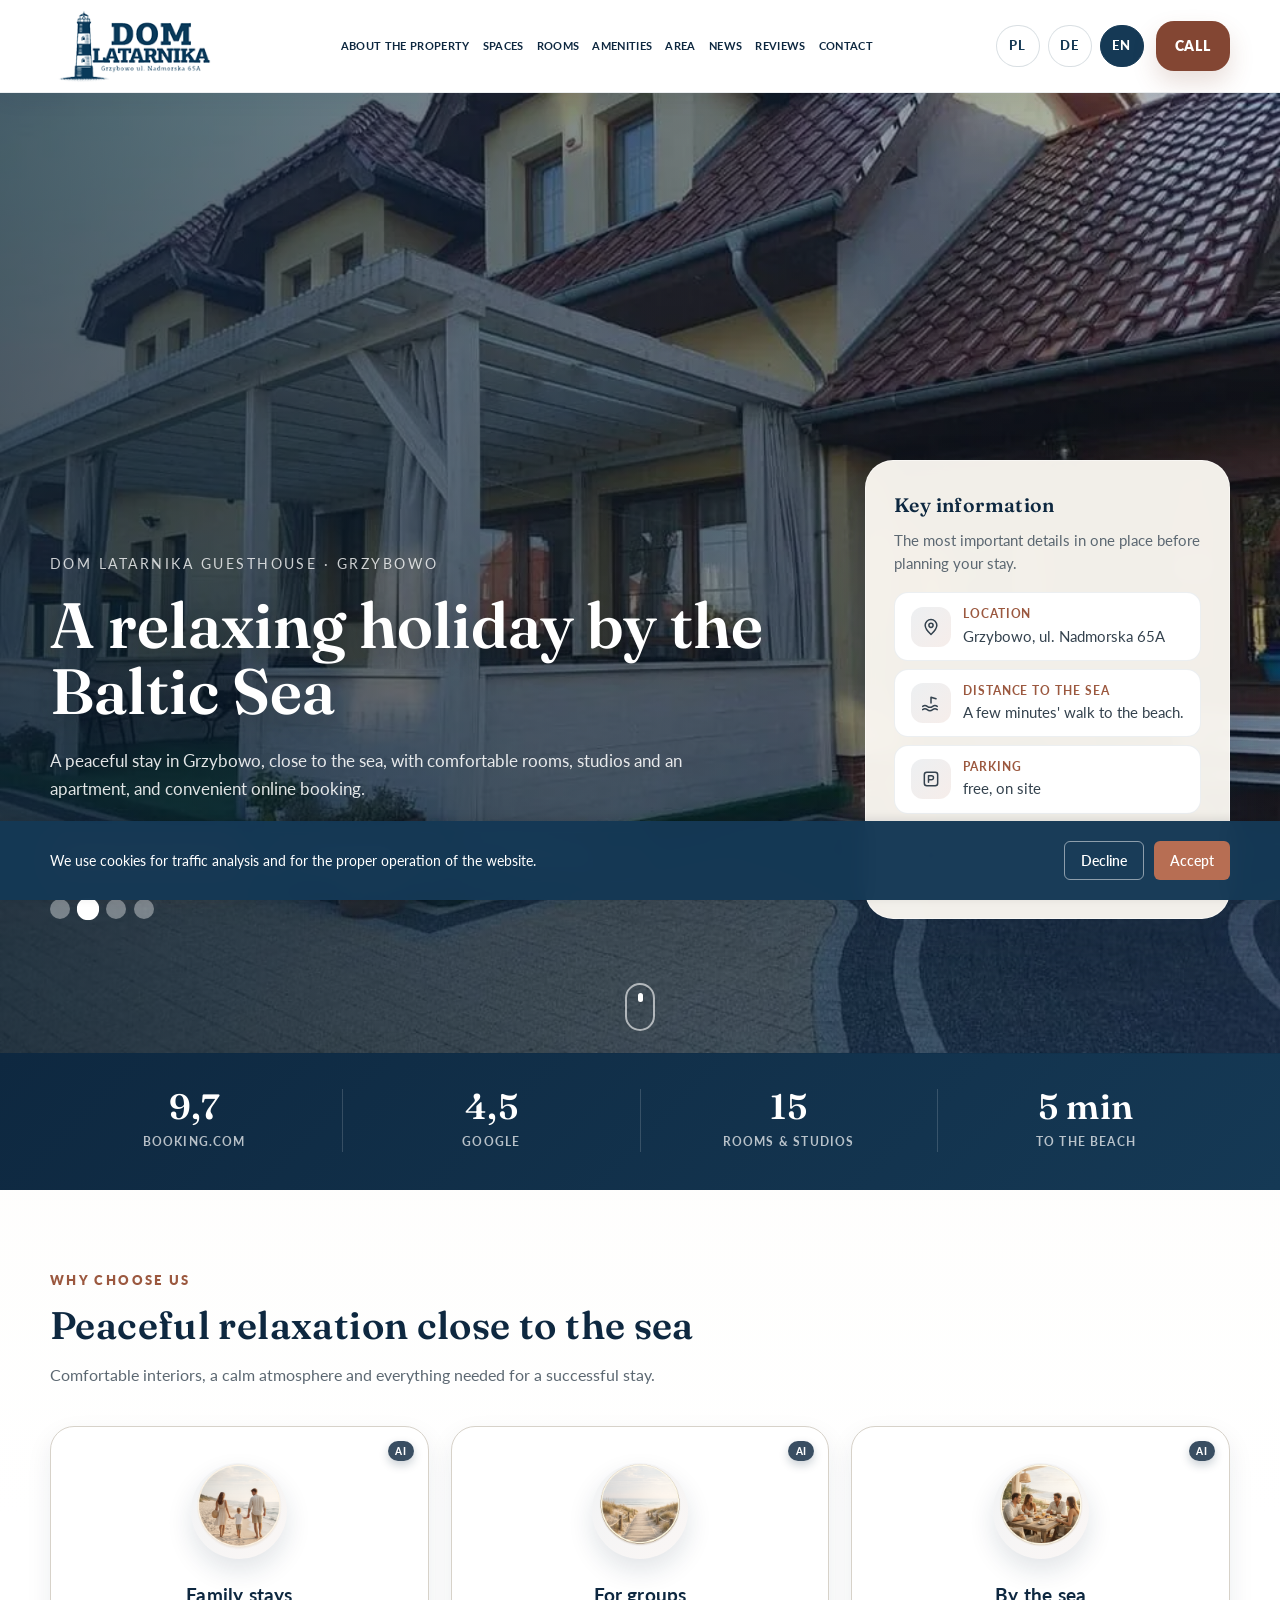
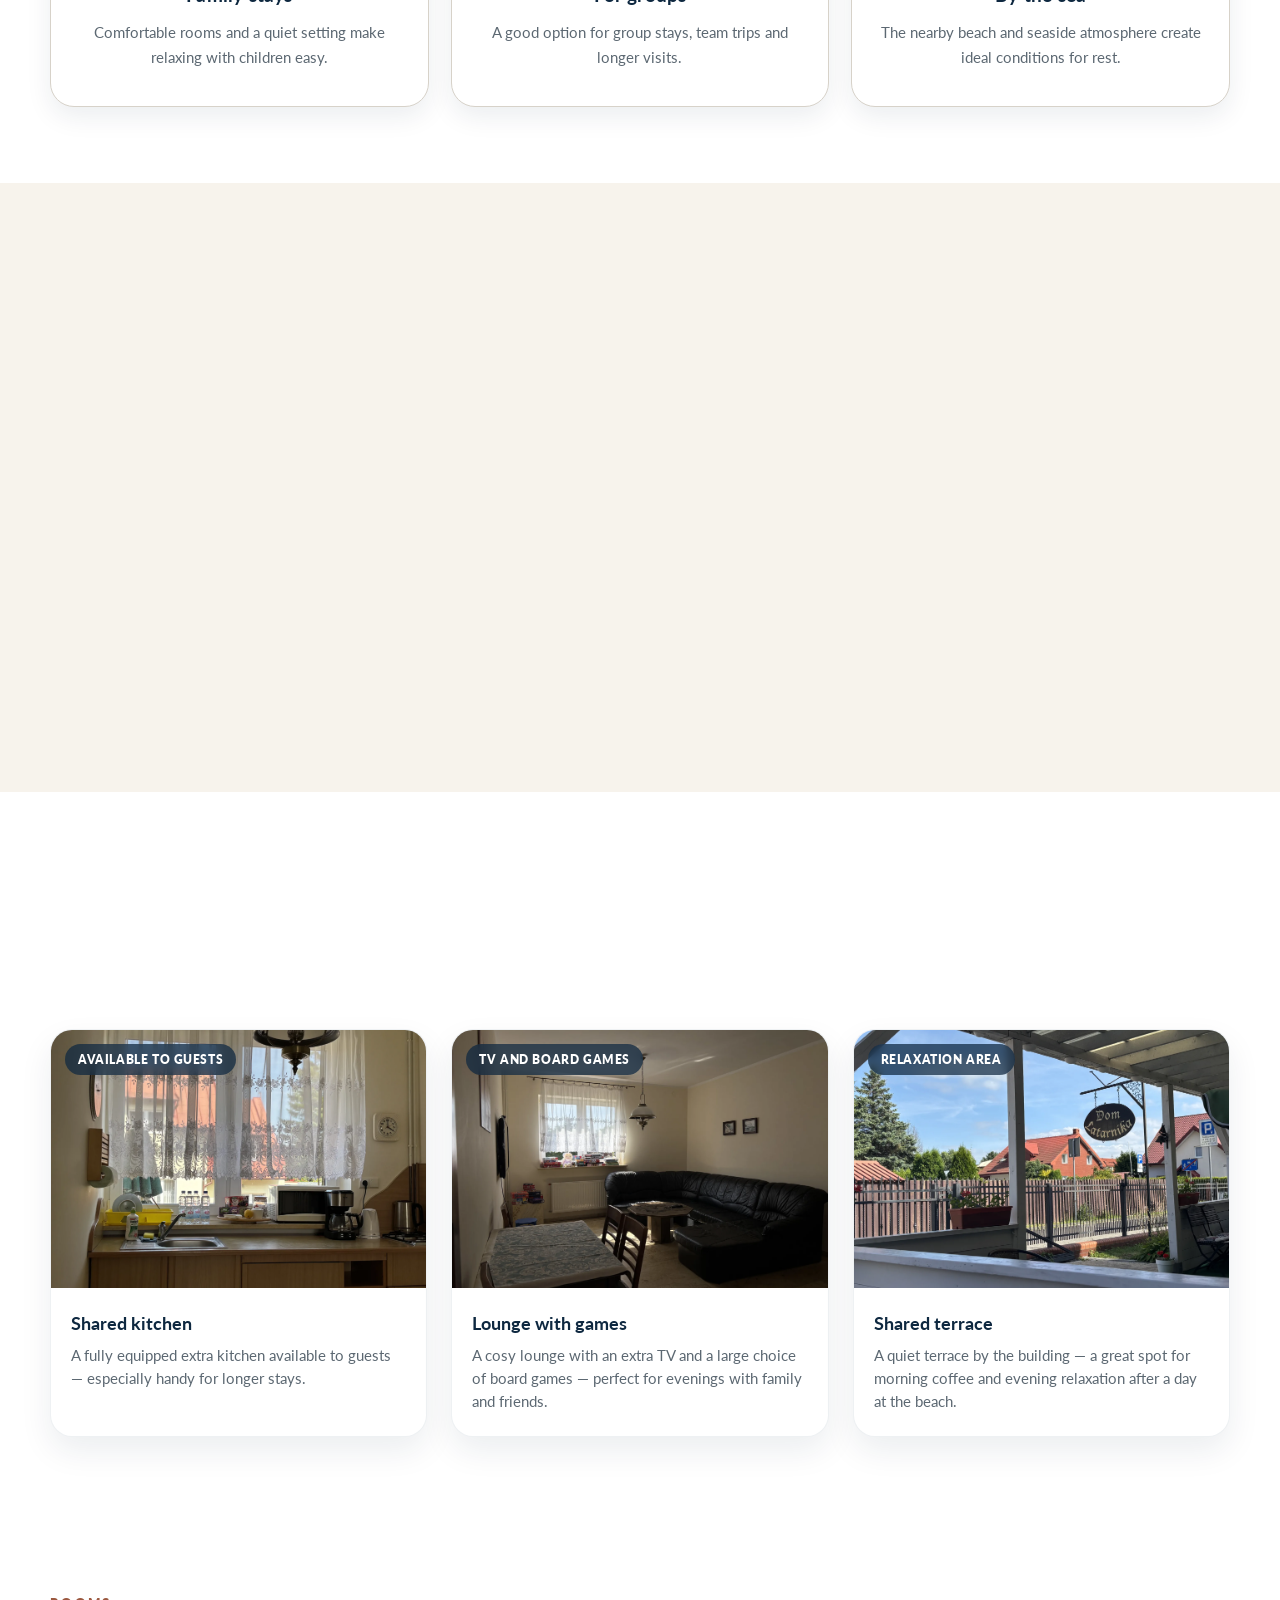
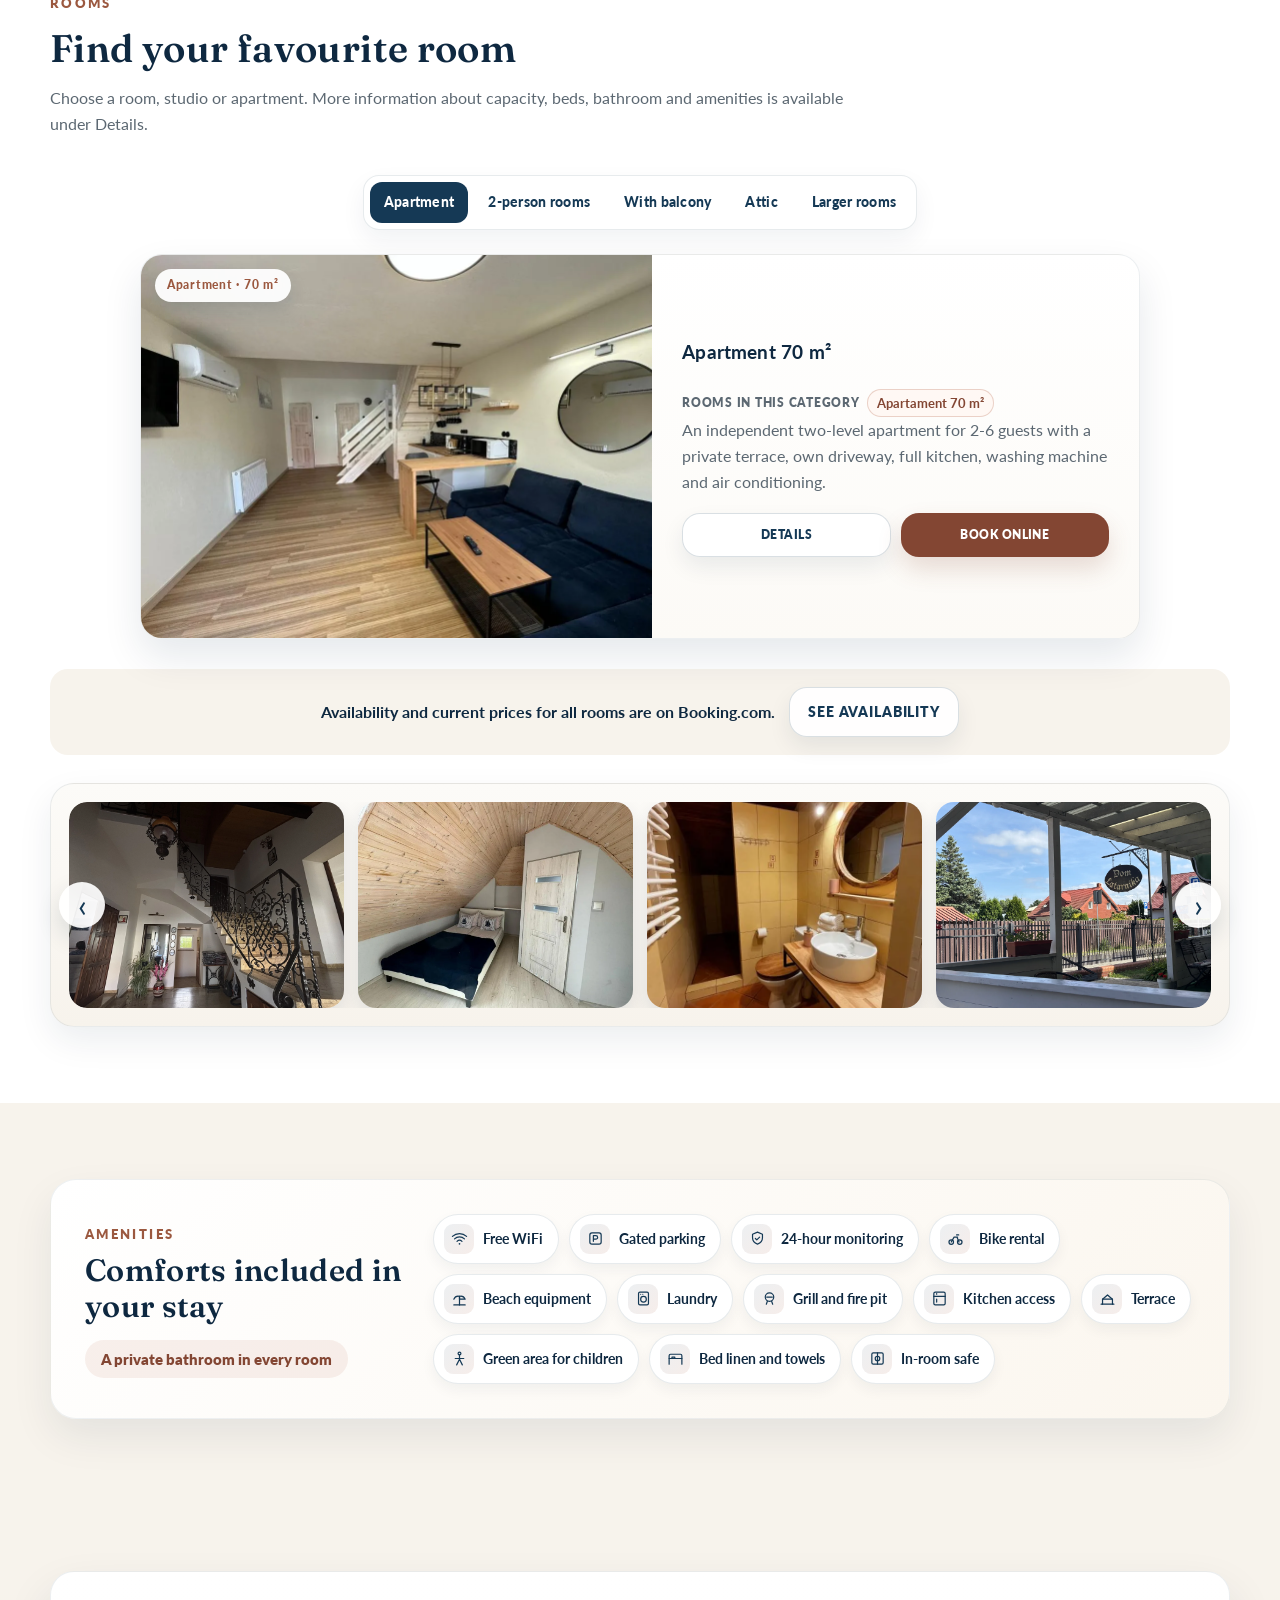
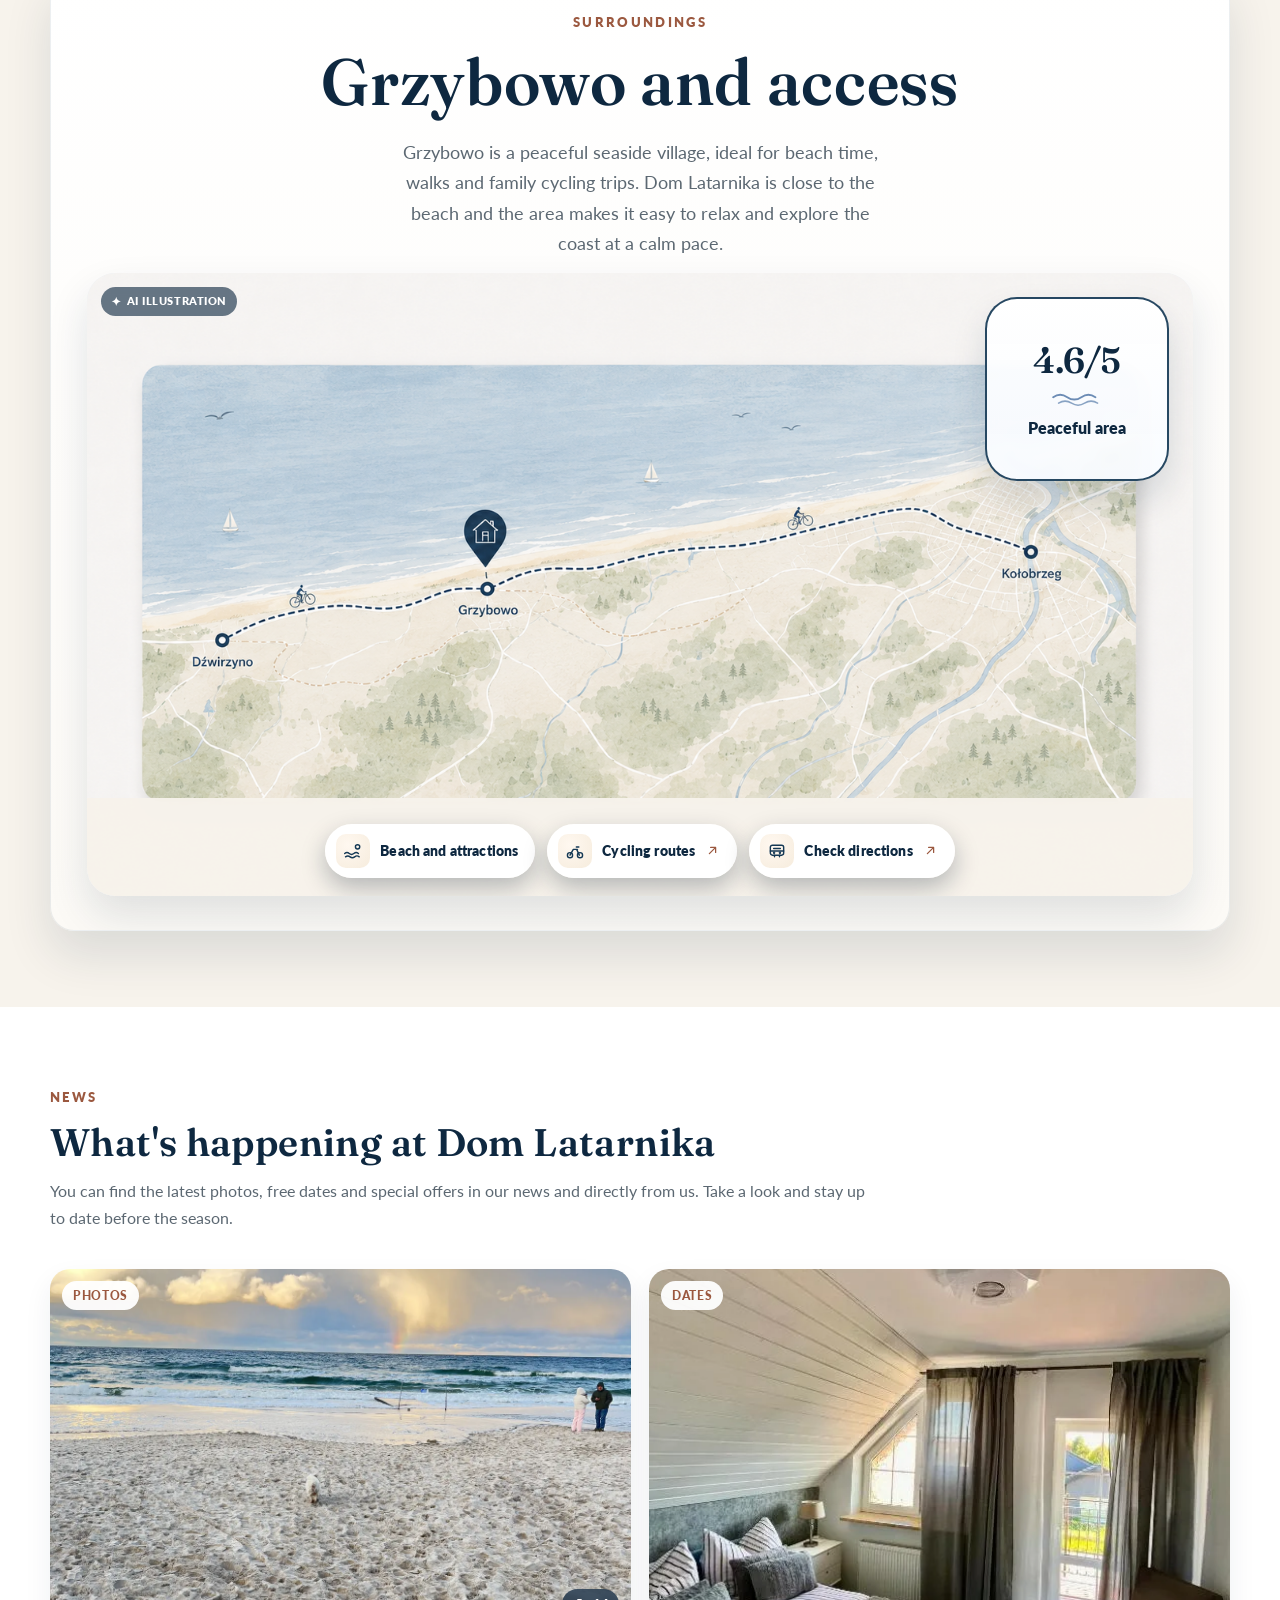
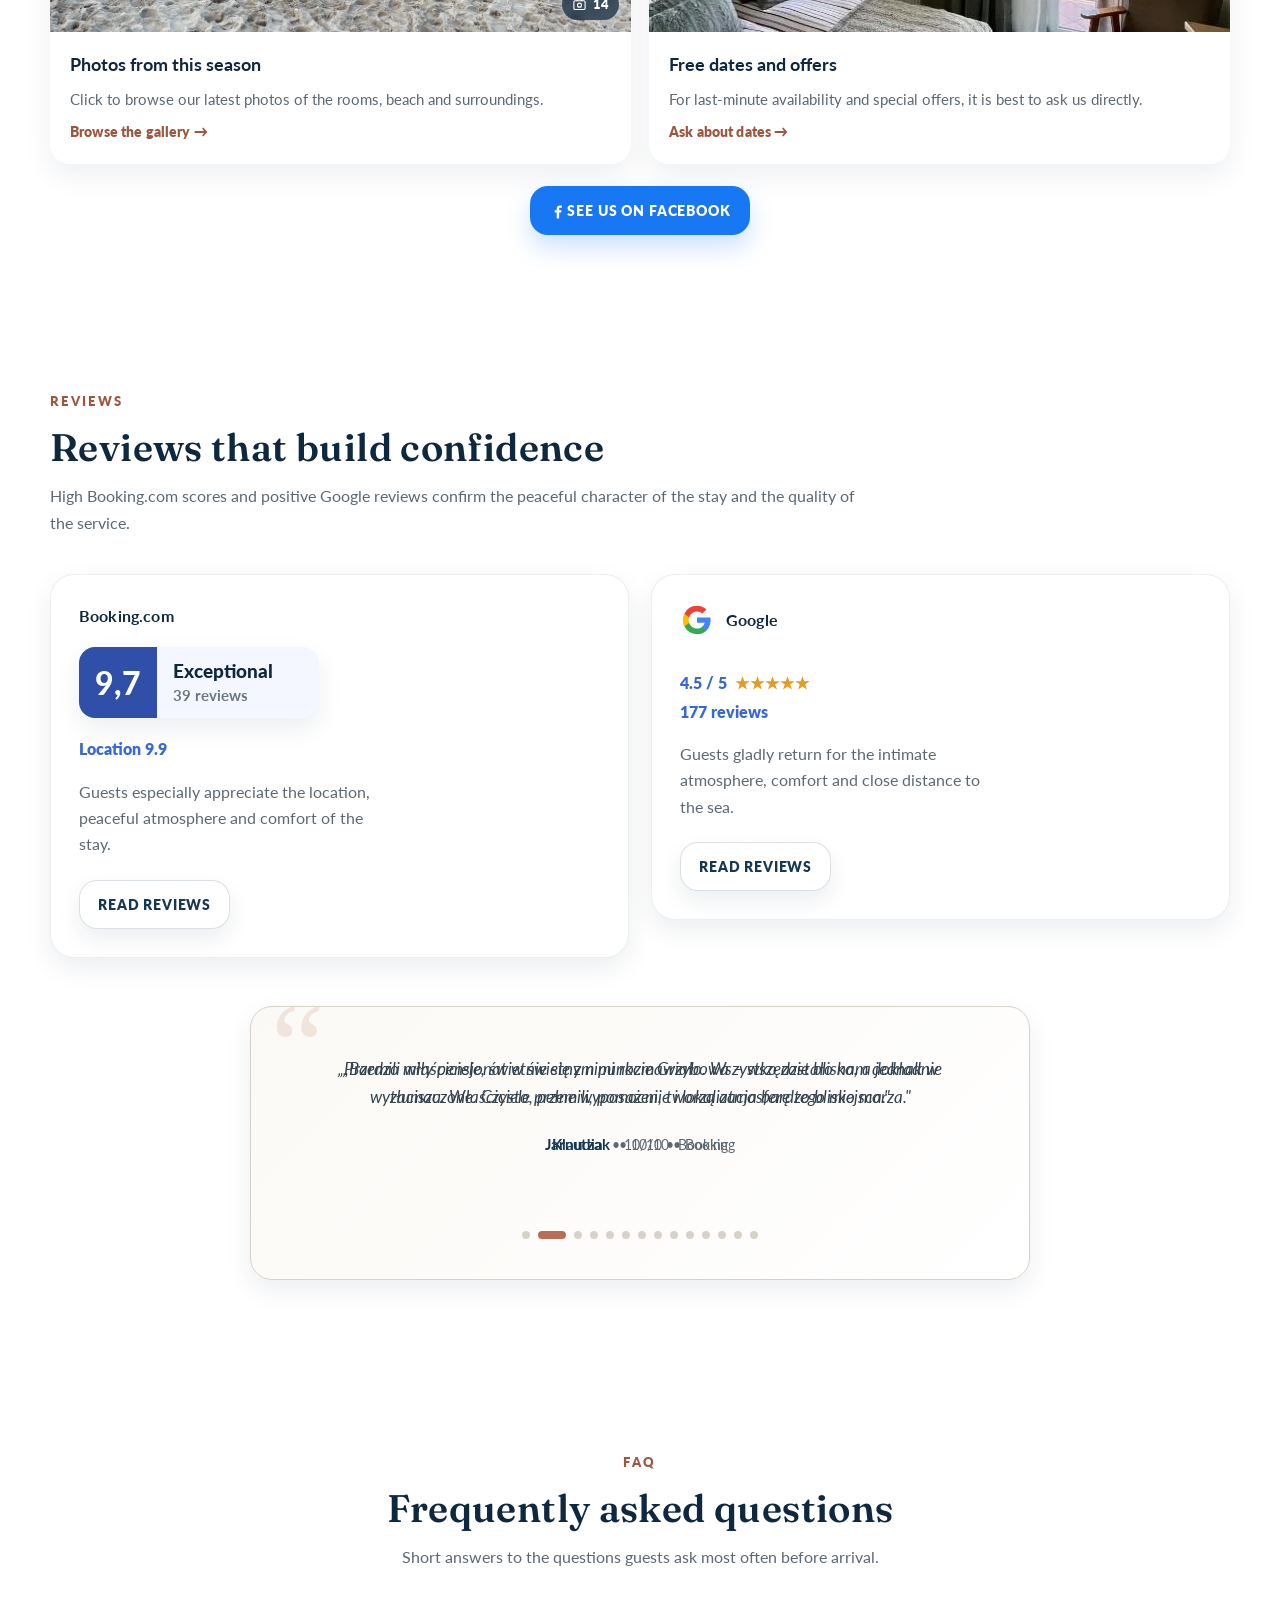
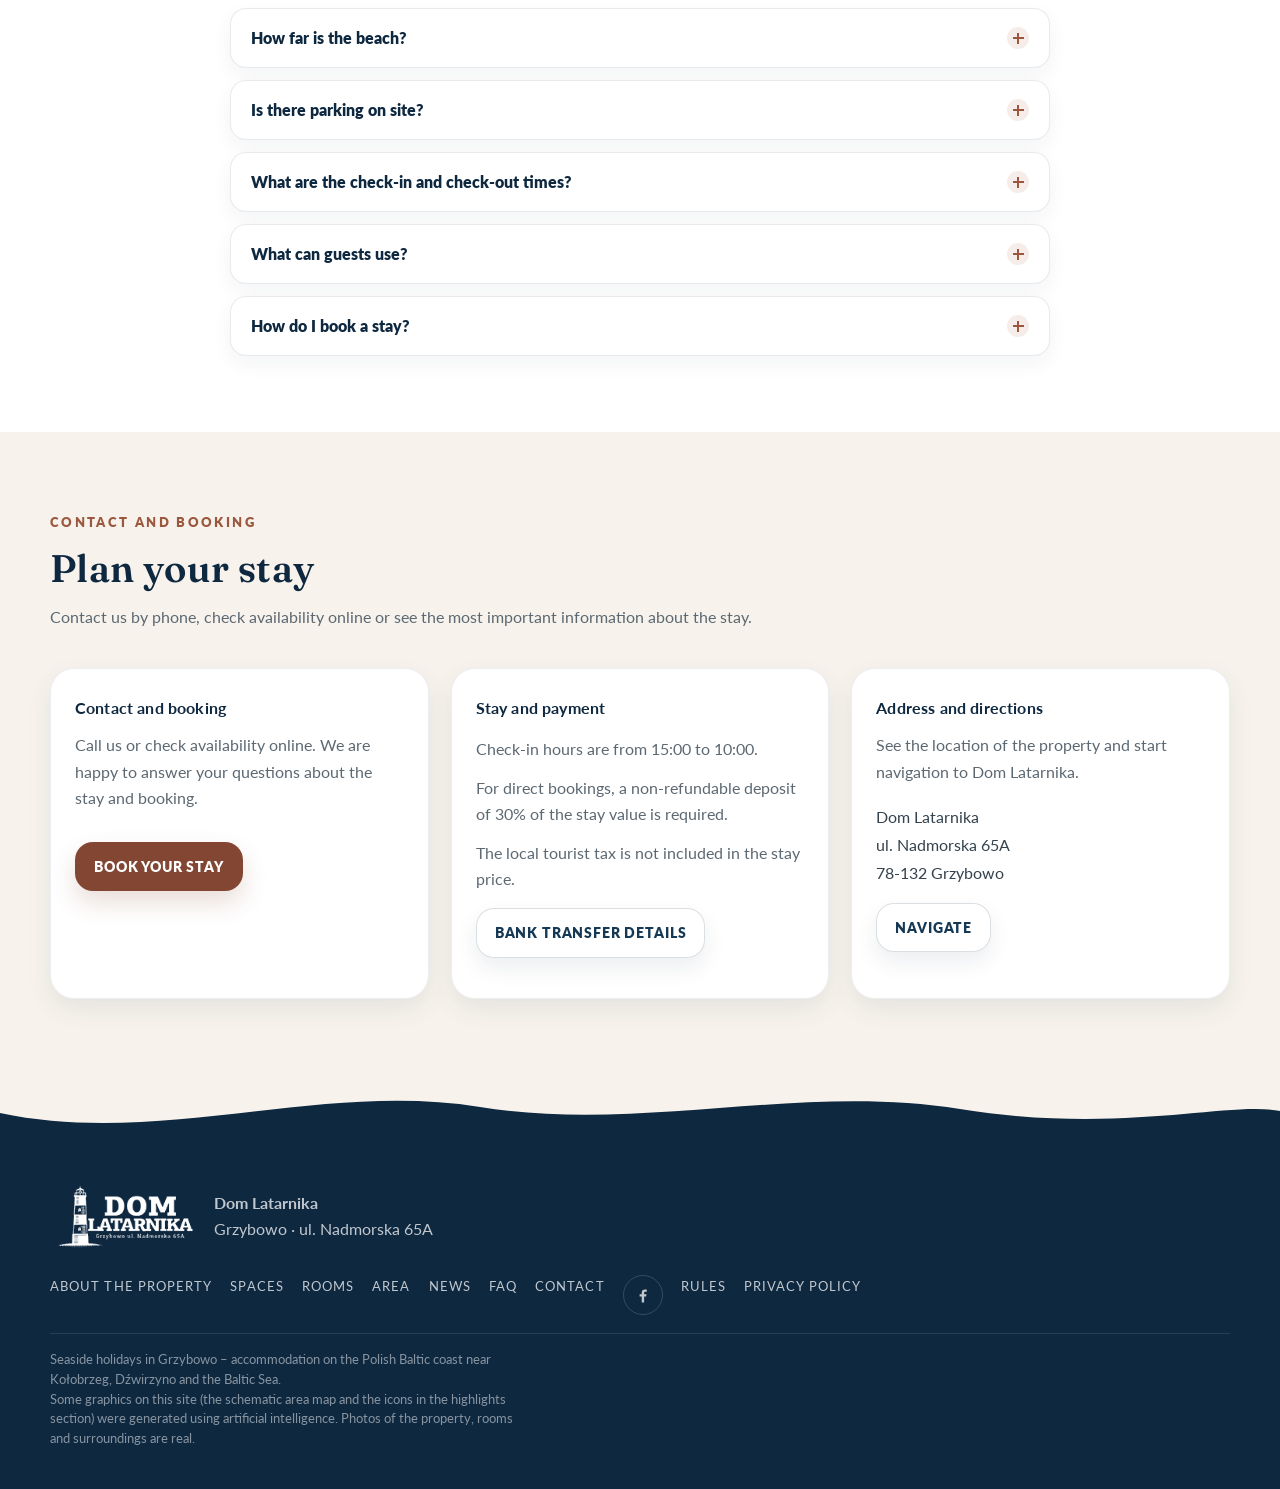
==== commit 91b9838a: "Rozdzielenie pokoi Dol ogrod / Dol ulica, usuniecie kategorii 1-osobowej Co-Authored-By: Claude Opus" ====
--- a/index.html
+++ b/index.html
@@ -304,7 +304,6 @@
 
         <div class="room-filters" id="room-filters" role="group" aria-label="Filtry pokoi" data-i18n-aria-label="room_filters_aria" data-reveal>
           <button class="room-filter is-active" type="button" data-room-filter="apartment" aria-pressed="true" data-i18n="room_filter_apartment">Apartament</button>
-          <button class="room-filter" type="button" data-room-filter="solo" aria-pressed="false" data-i18n="room_filter_solo">1-osobowe</button>
           <button class="room-filter" type="button" data-room-filter="two" aria-pressed="false" data-i18n="room_filter_two">2-osobowe</button>
           <button class="room-filter" type="button" data-room-filter="balcony" aria-pressed="false" data-i18n="room_filter_balcony">Z balkonem</button>
           <button class="room-filter" type="button" data-room-filter="attic" aria-pressed="false" data-i18n="room_filter_attic">Poddasze</button>
@@ -822,7 +821,7 @@
   </footer>
 
   <!-- Główna logika strony głównej -->
-  <script src="assets/index.js?v=202608031" defer></script>
+  <script src="assets/index.js?v=202608032" defer></script>
 
   <!-- Cookie Consent -->
   <link rel="stylesheet" href="assets/cookie-consent.css?v=20260726">
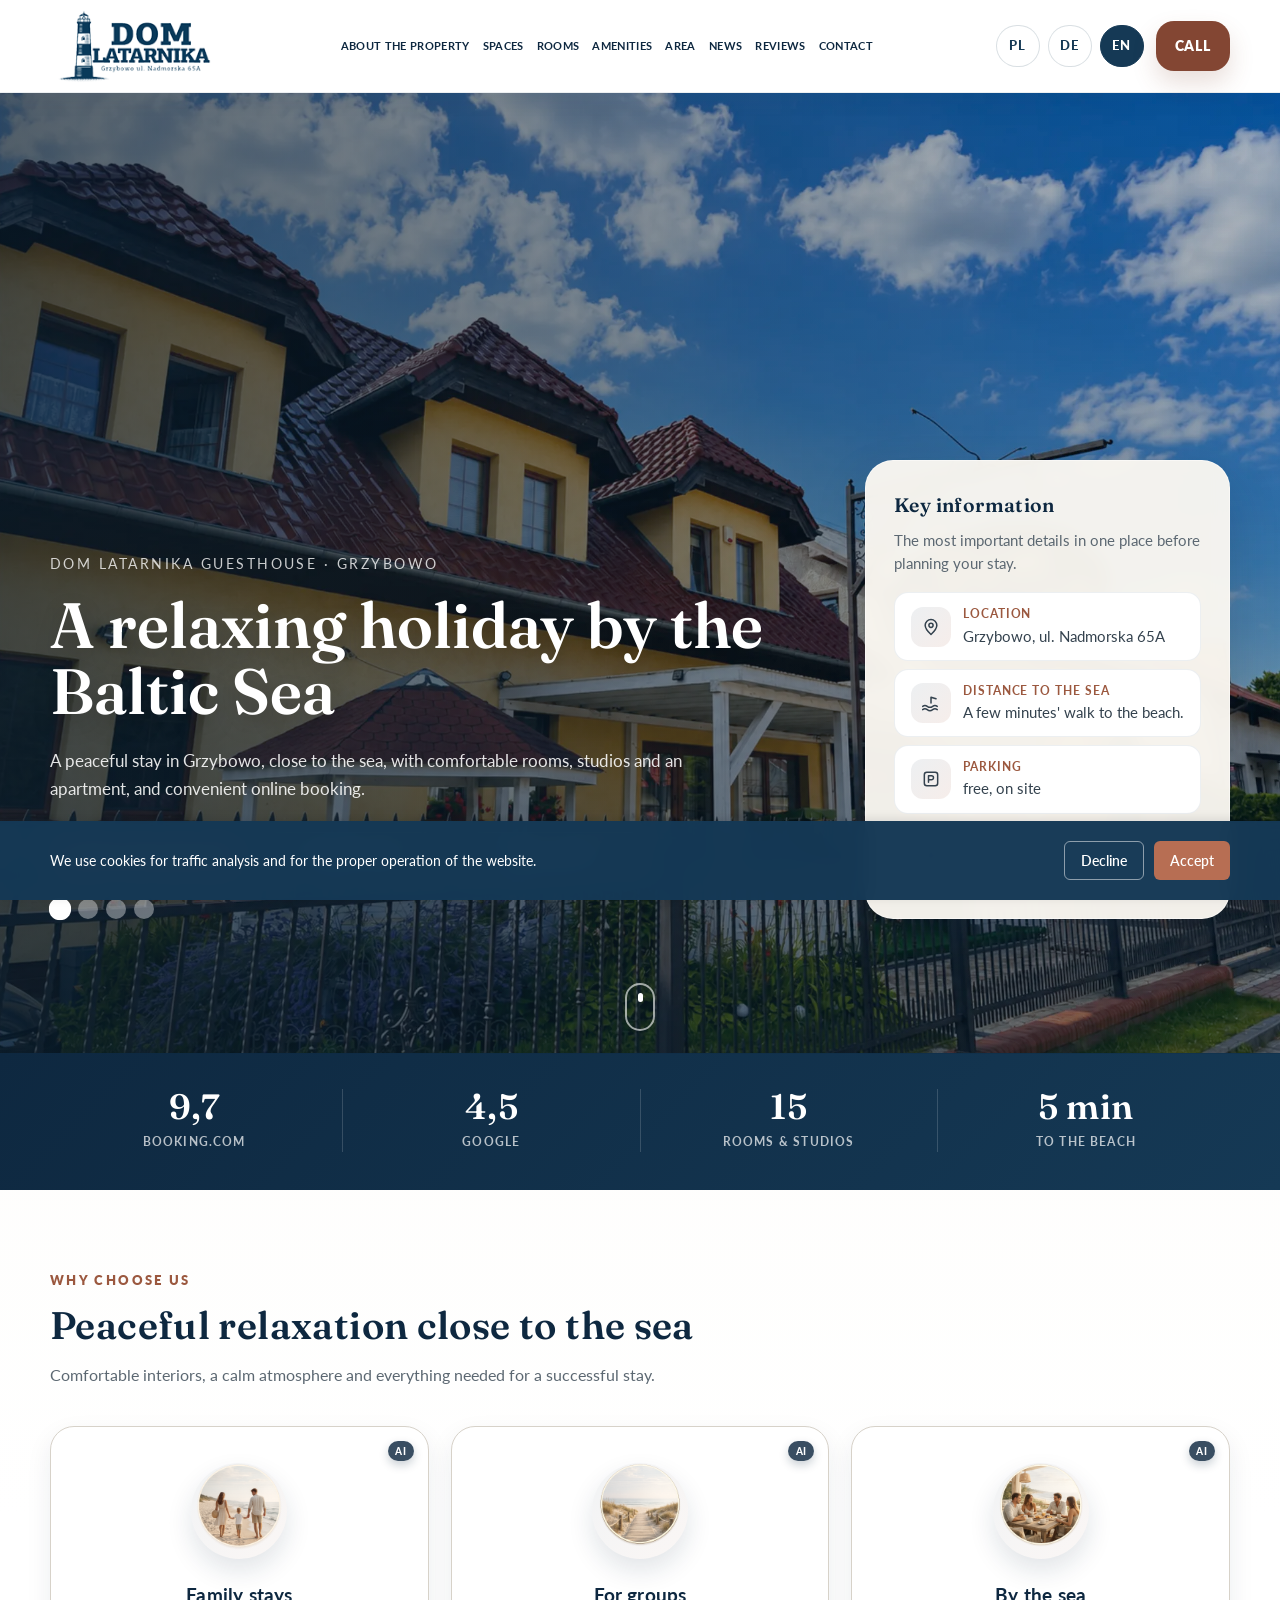
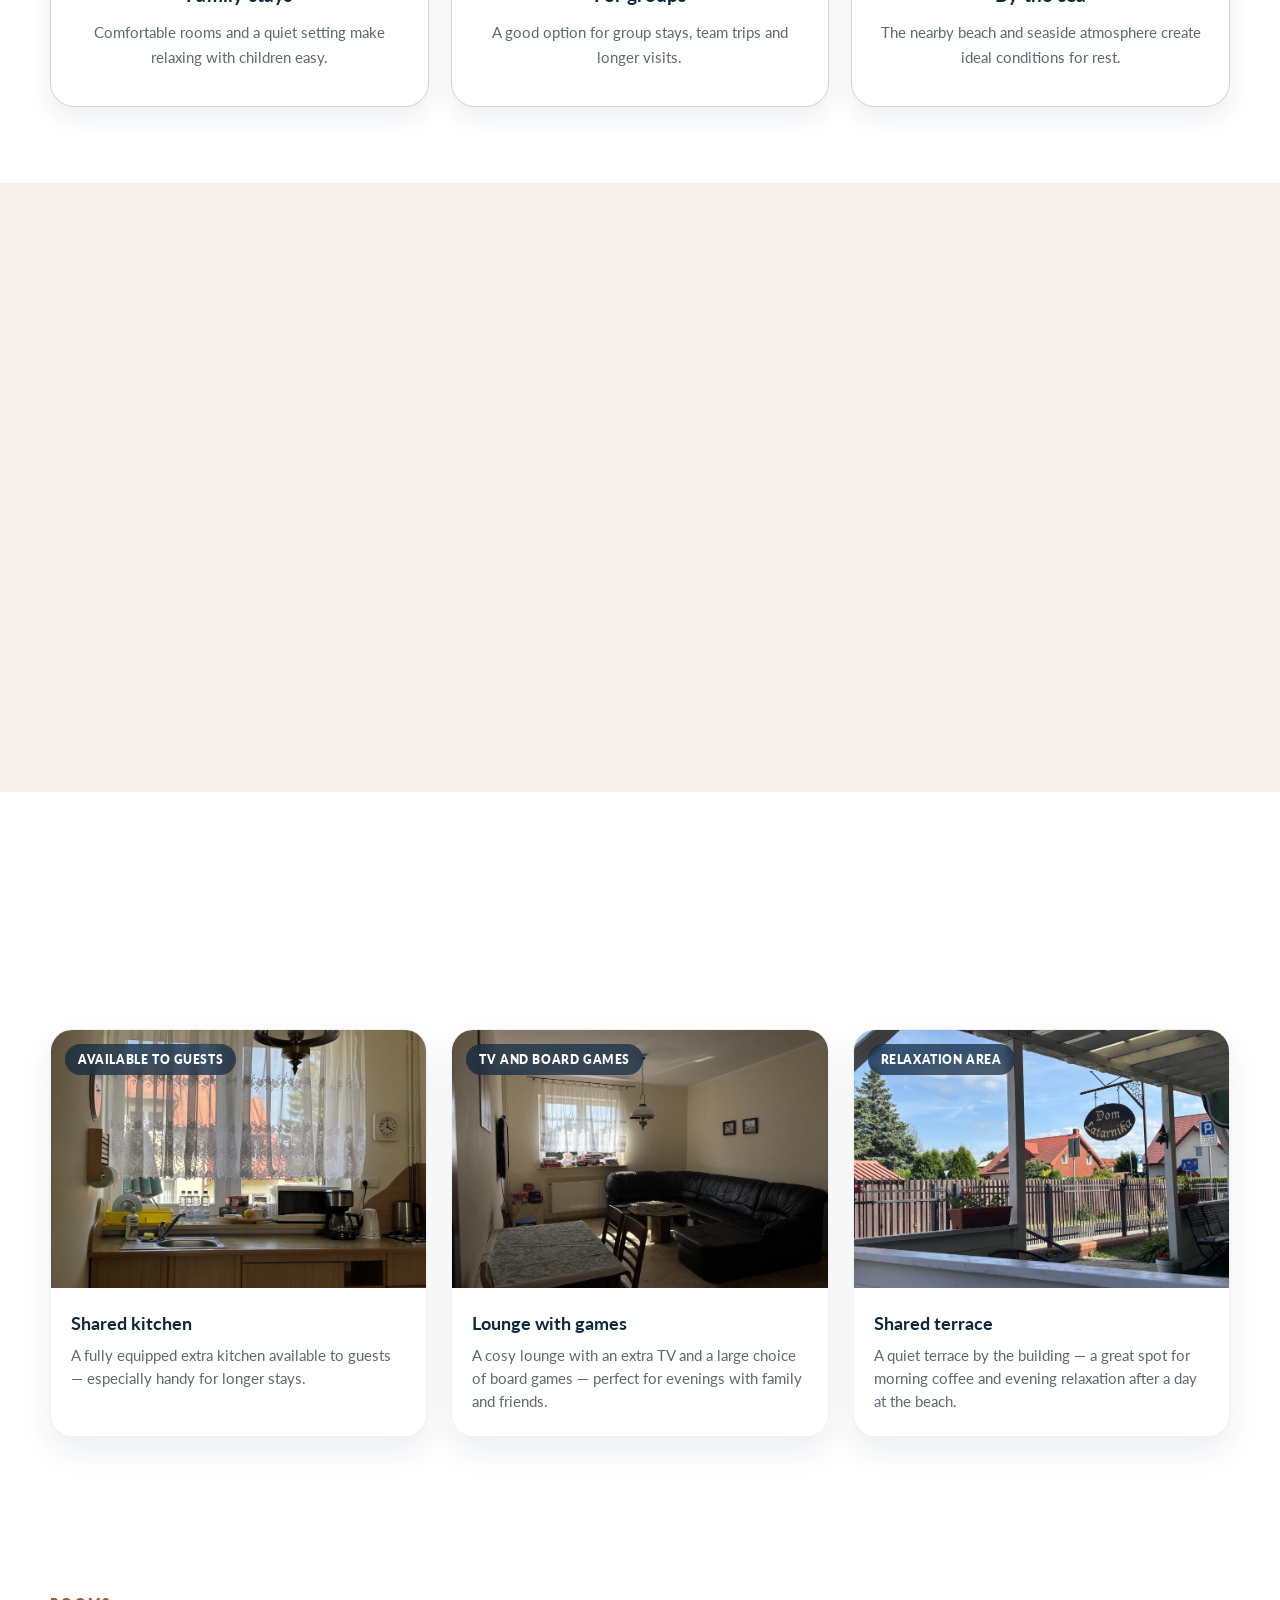
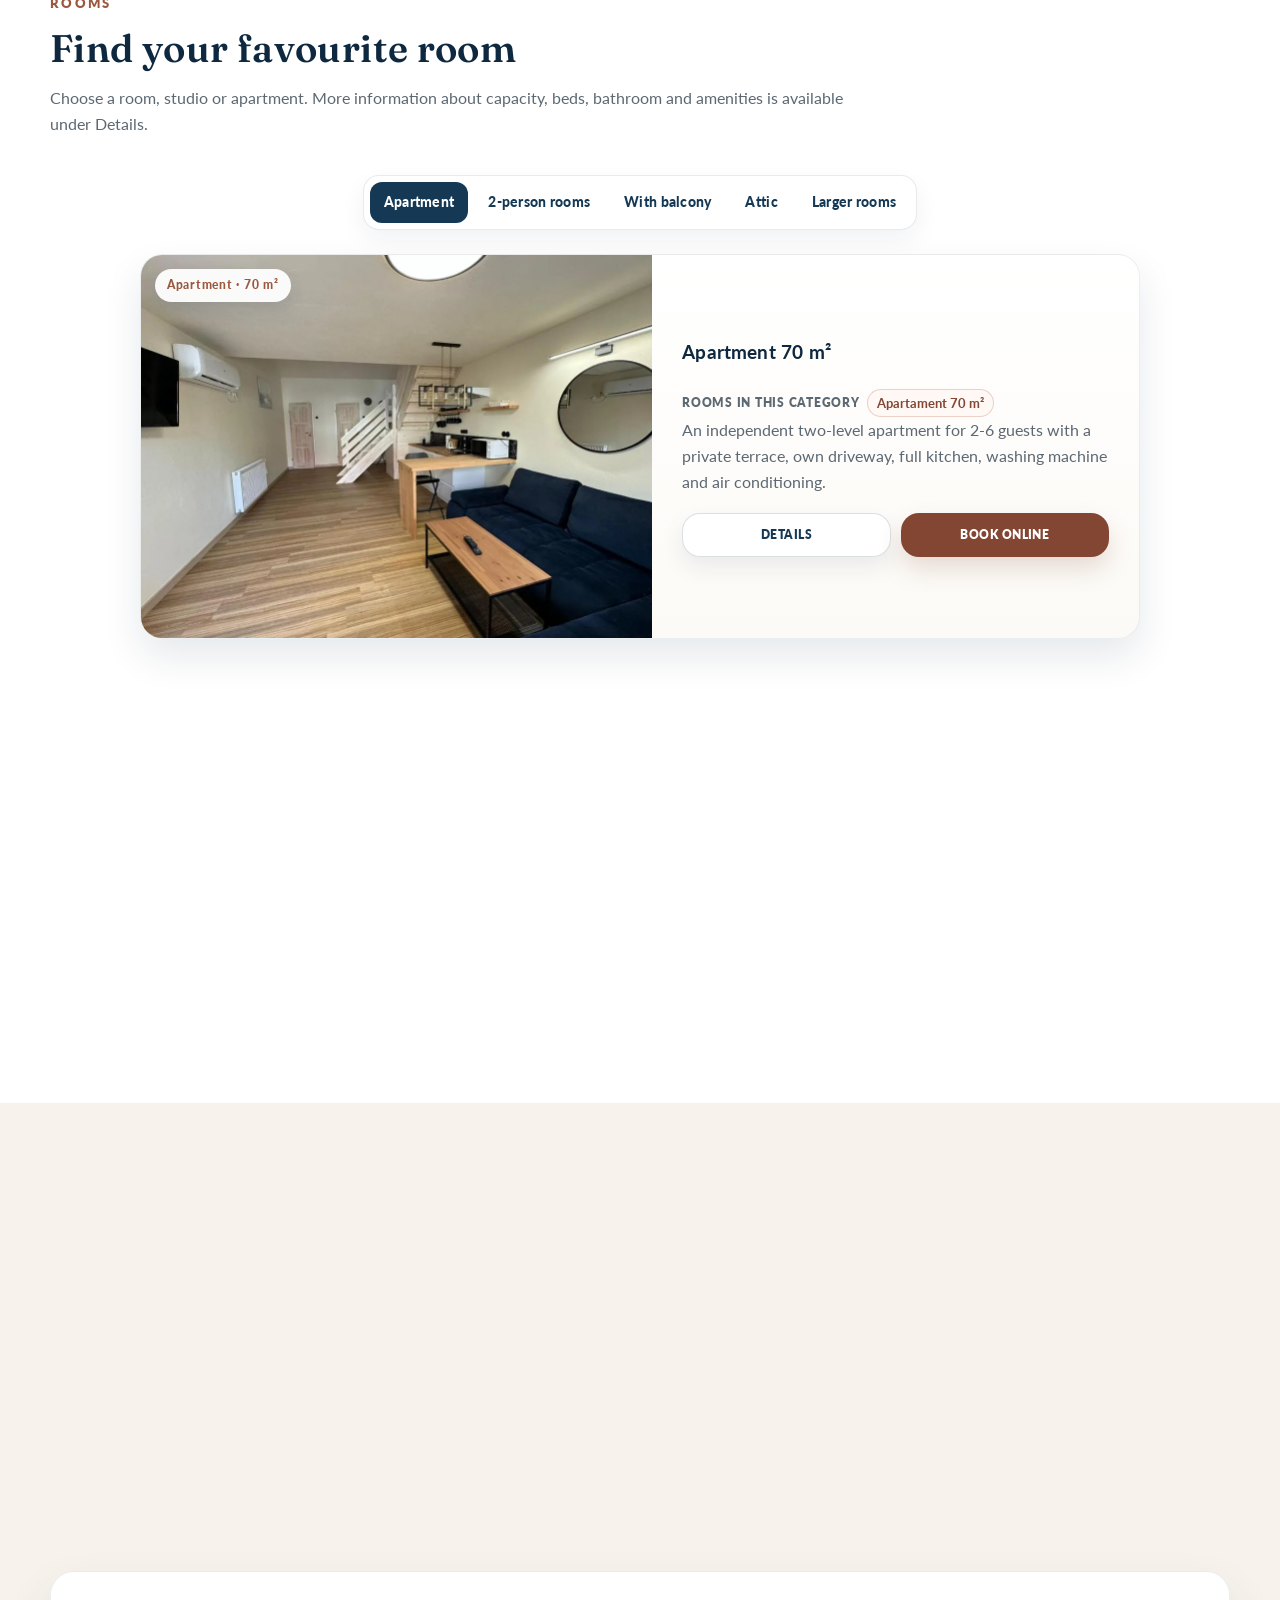
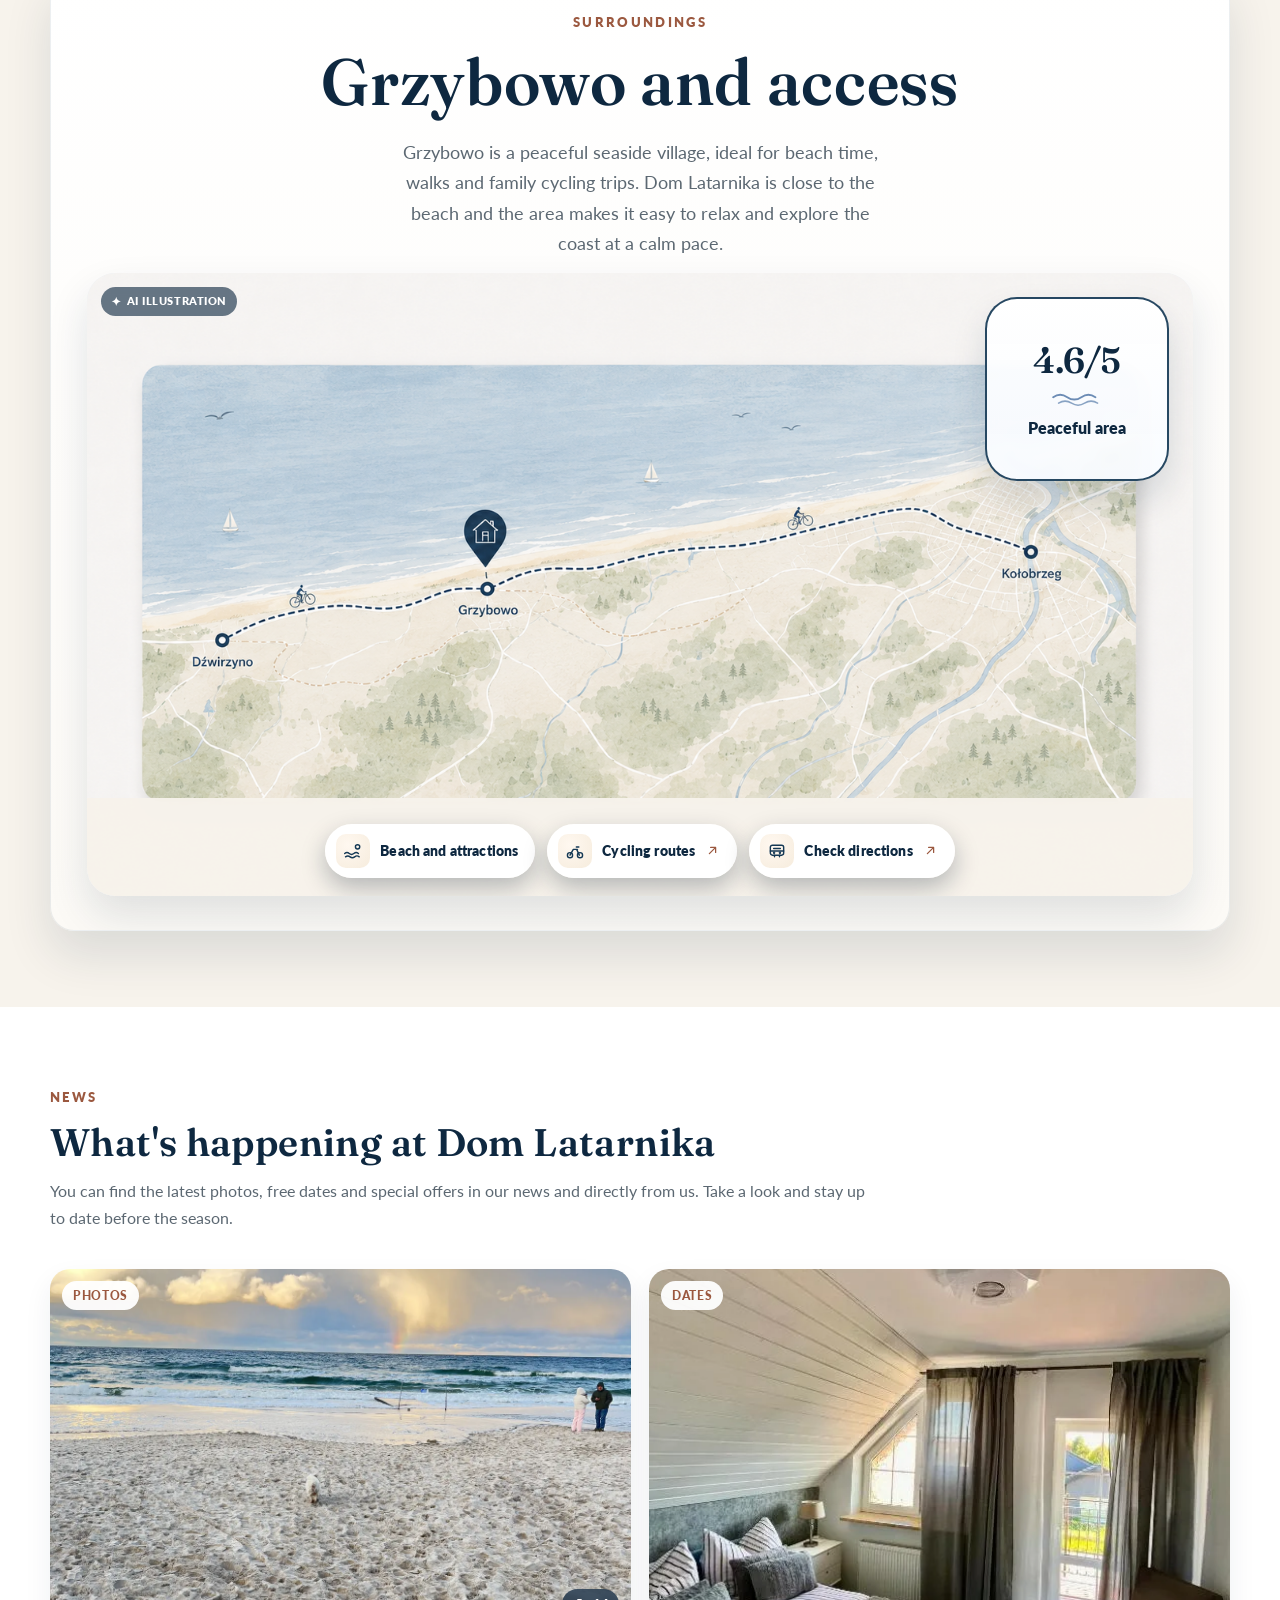
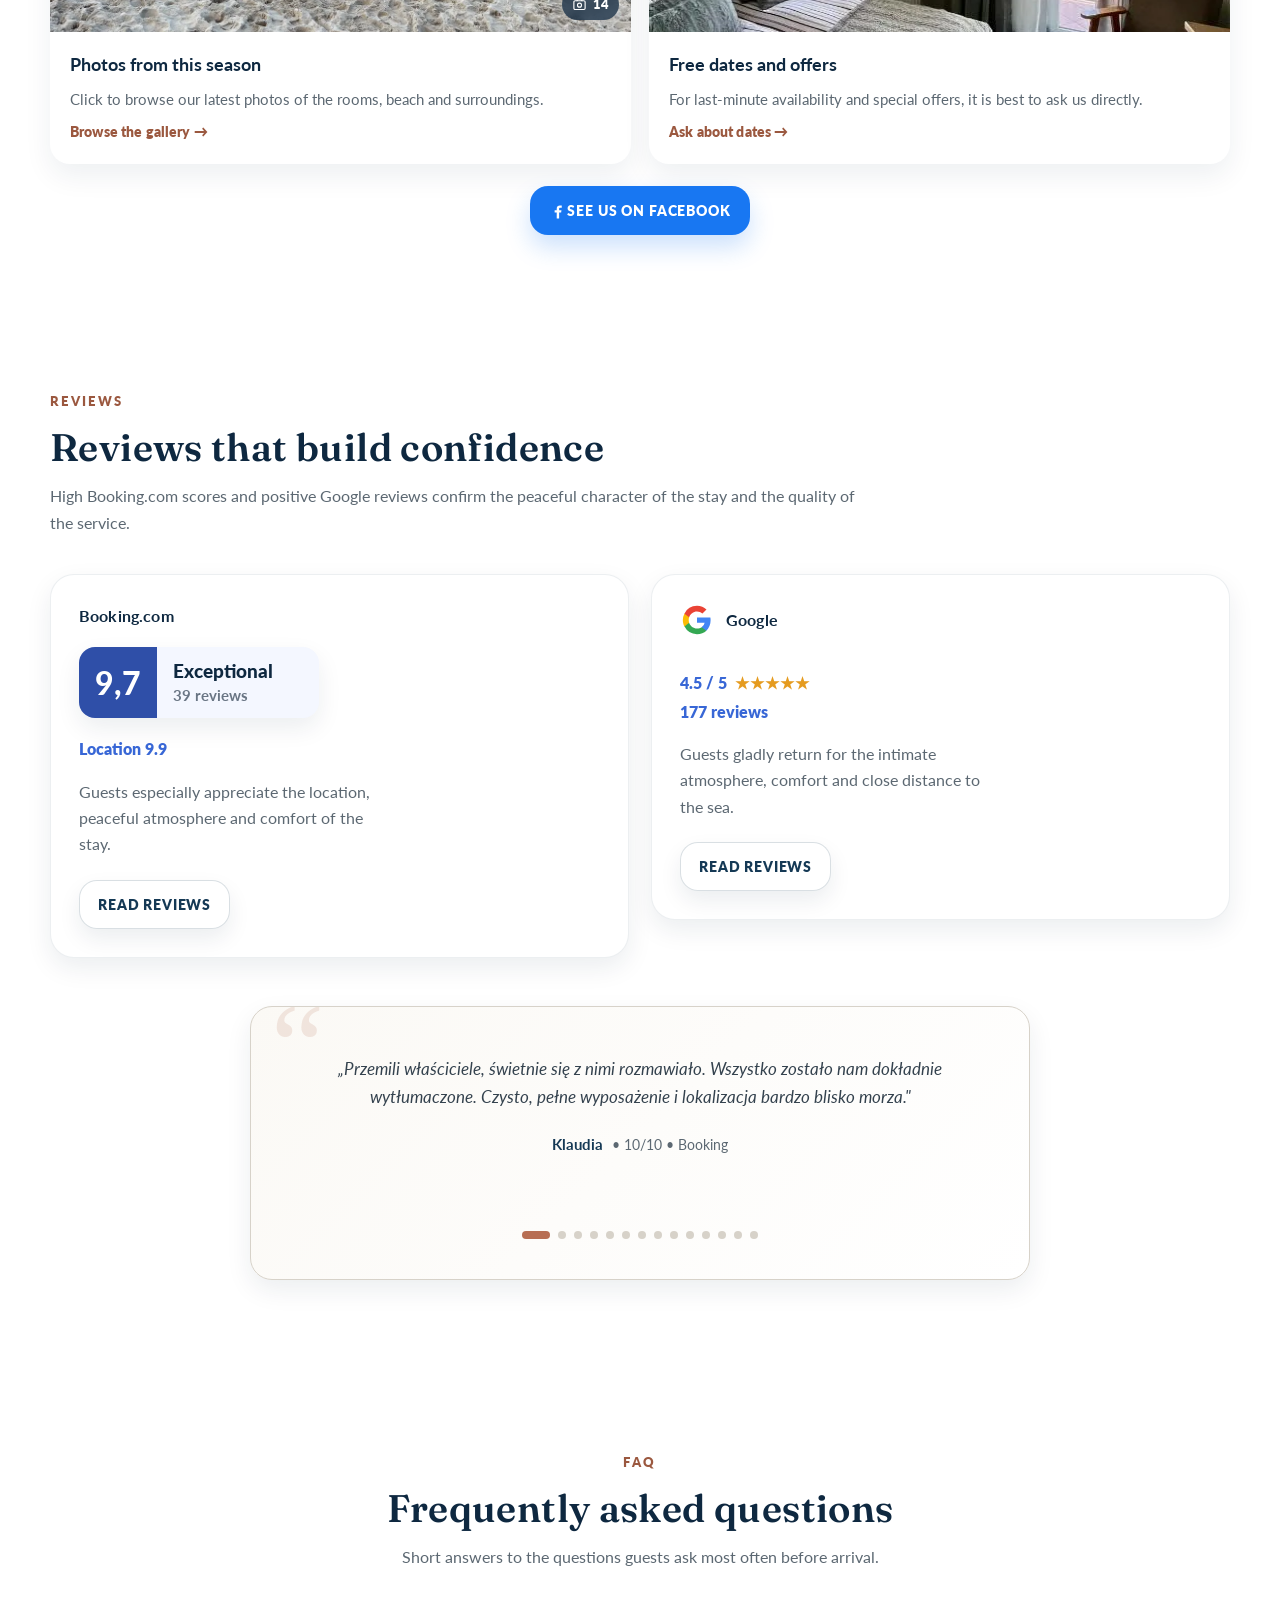
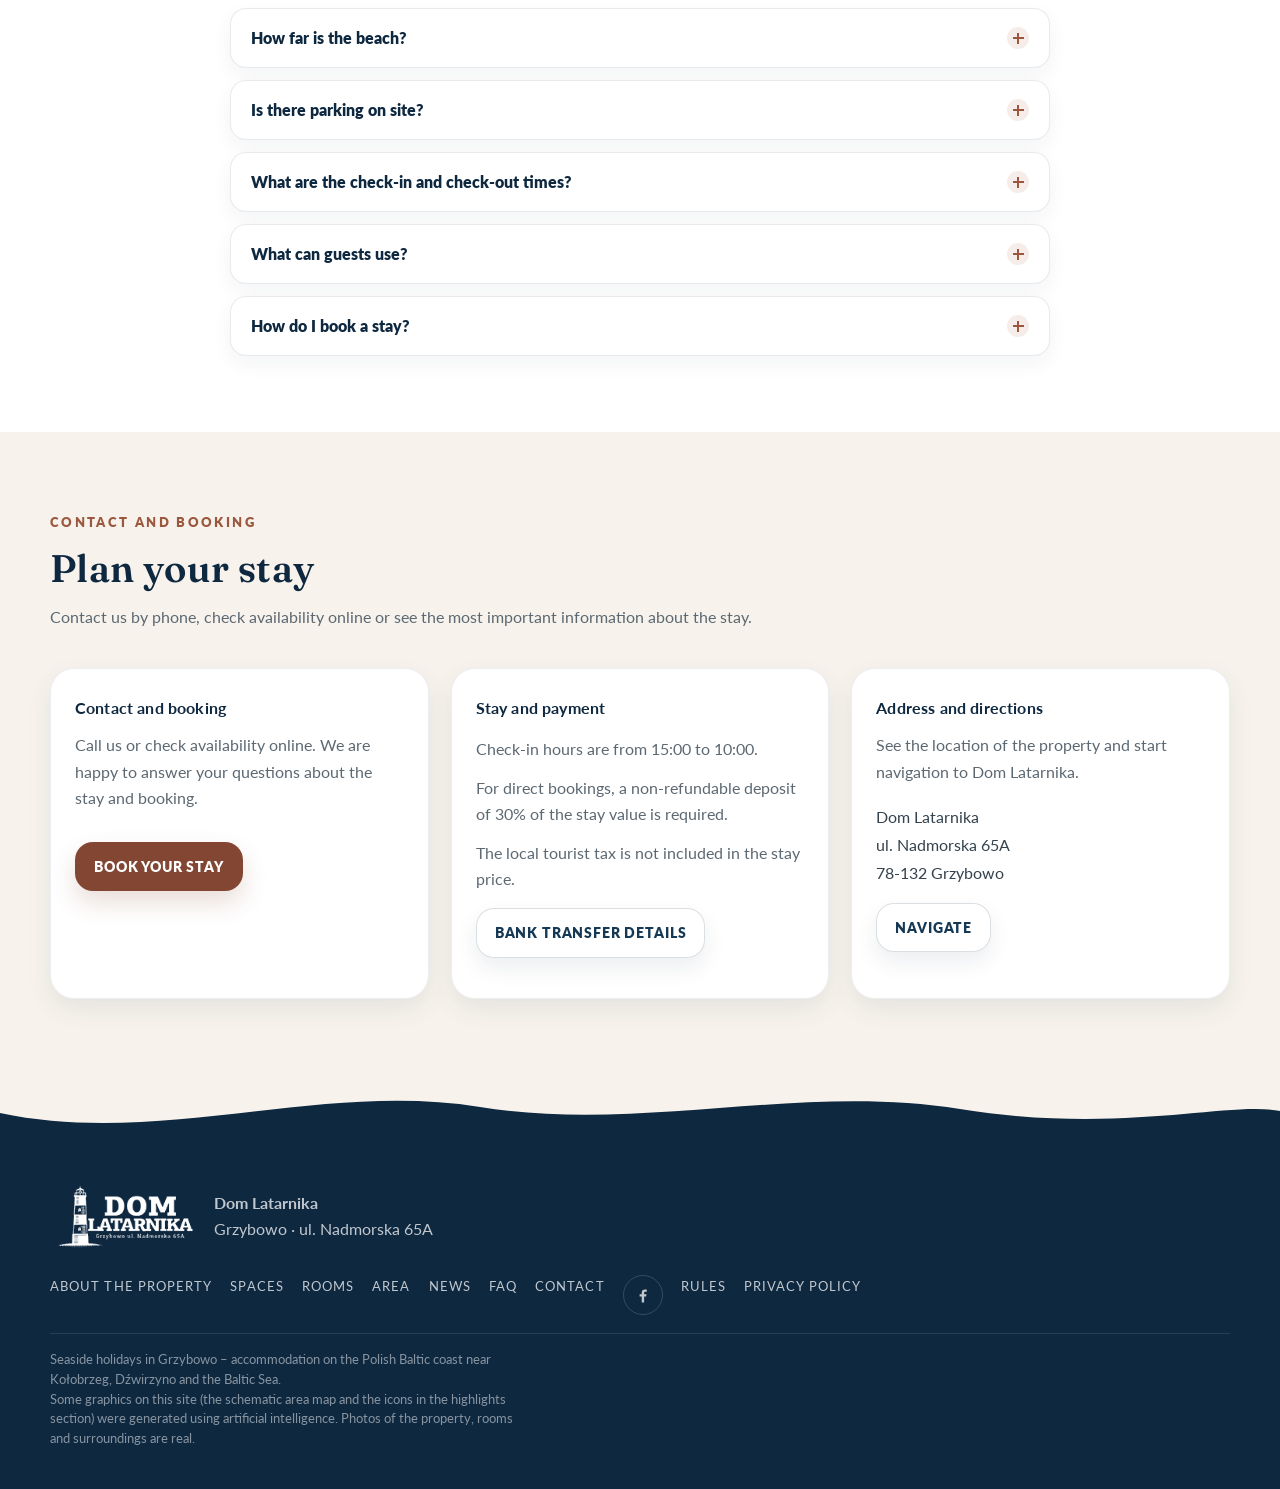
==== commit 678dc5e2: "Rozdzielenie pokoi Pietrus i R-ka na osobne Co-Authored-By: Claude Opus 4.8 <noreply@anthropic.com>" ====
--- a/index.html
+++ b/index.html
@@ -821,7 +821,7 @@
   </footer>
 
   <!-- Główna logika strony głównej -->
-  <script src="assets/index.js?v=202608032" defer></script>
+  <script src="assets/index.js?v=202608033" defer></script>
 
   <!-- Cookie Consent -->
   <link rel="stylesheet" href="assets/cookie-consent.css?v=20260726">
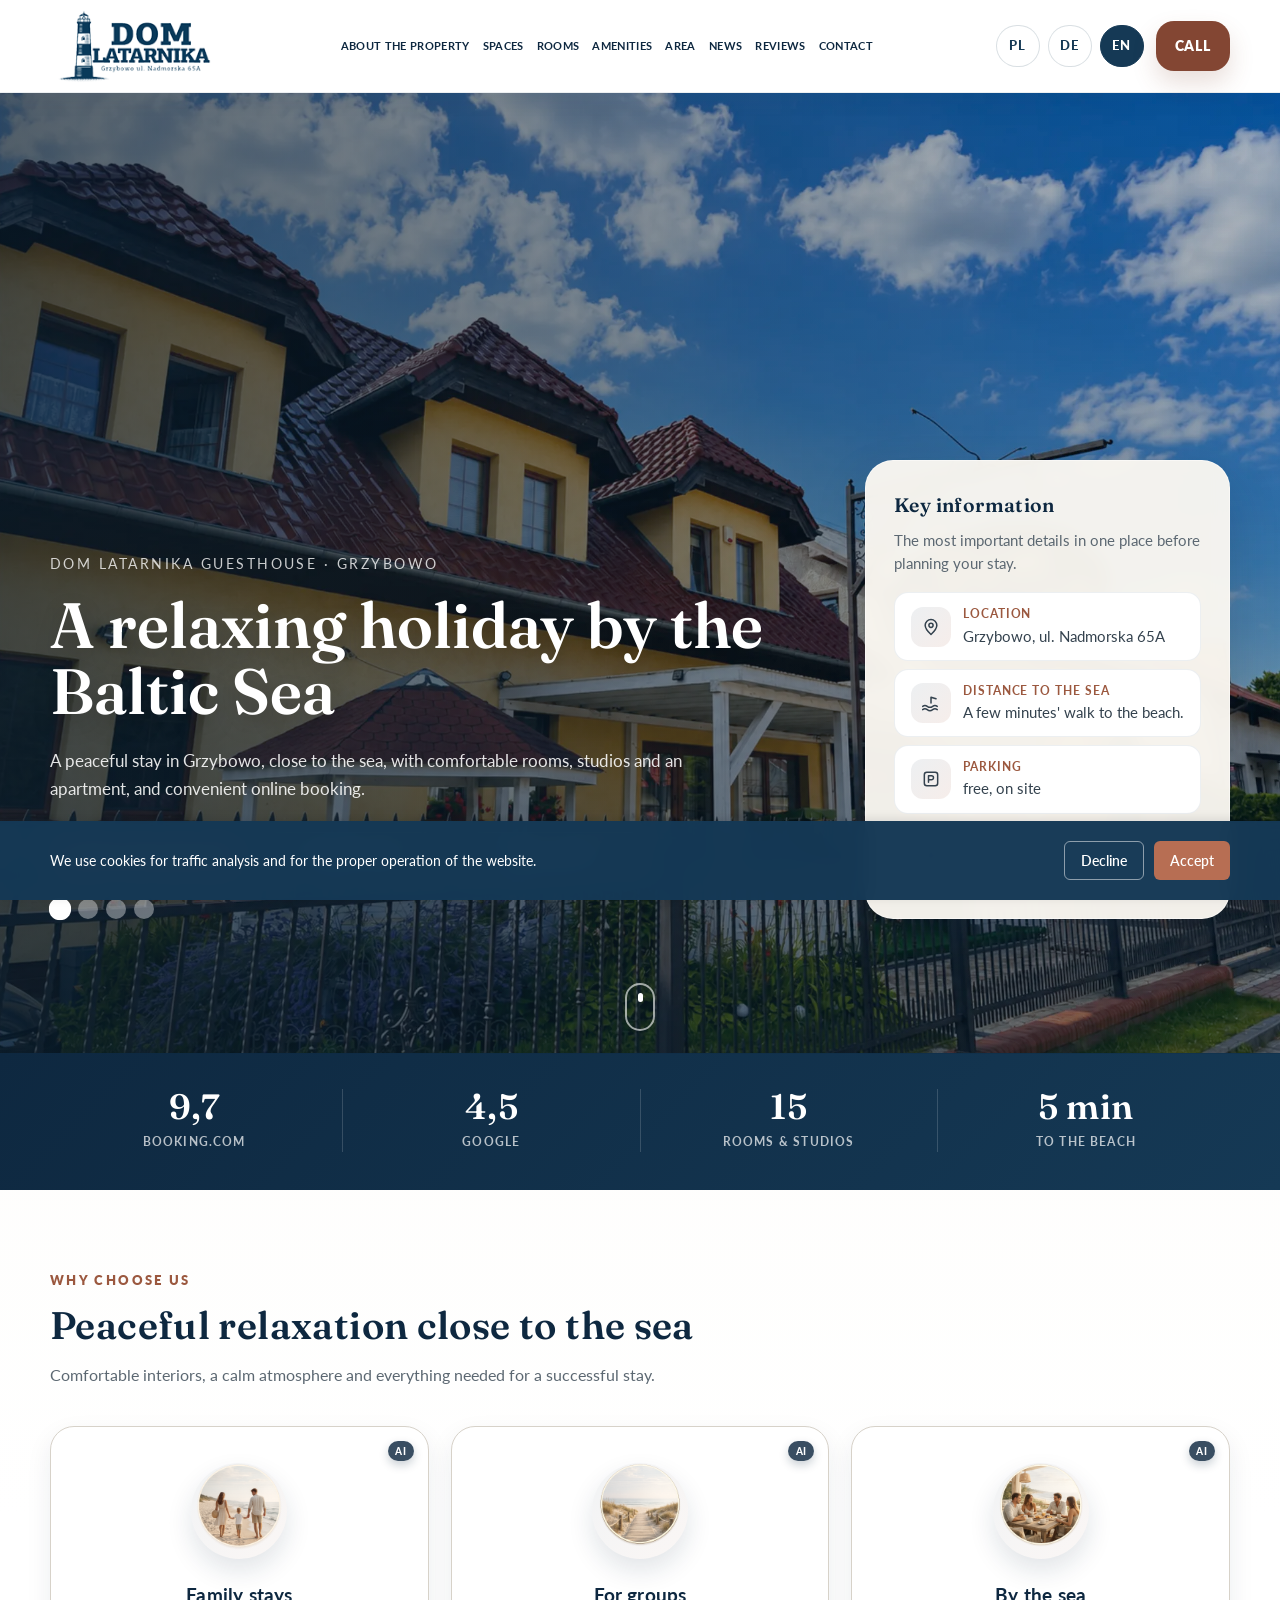
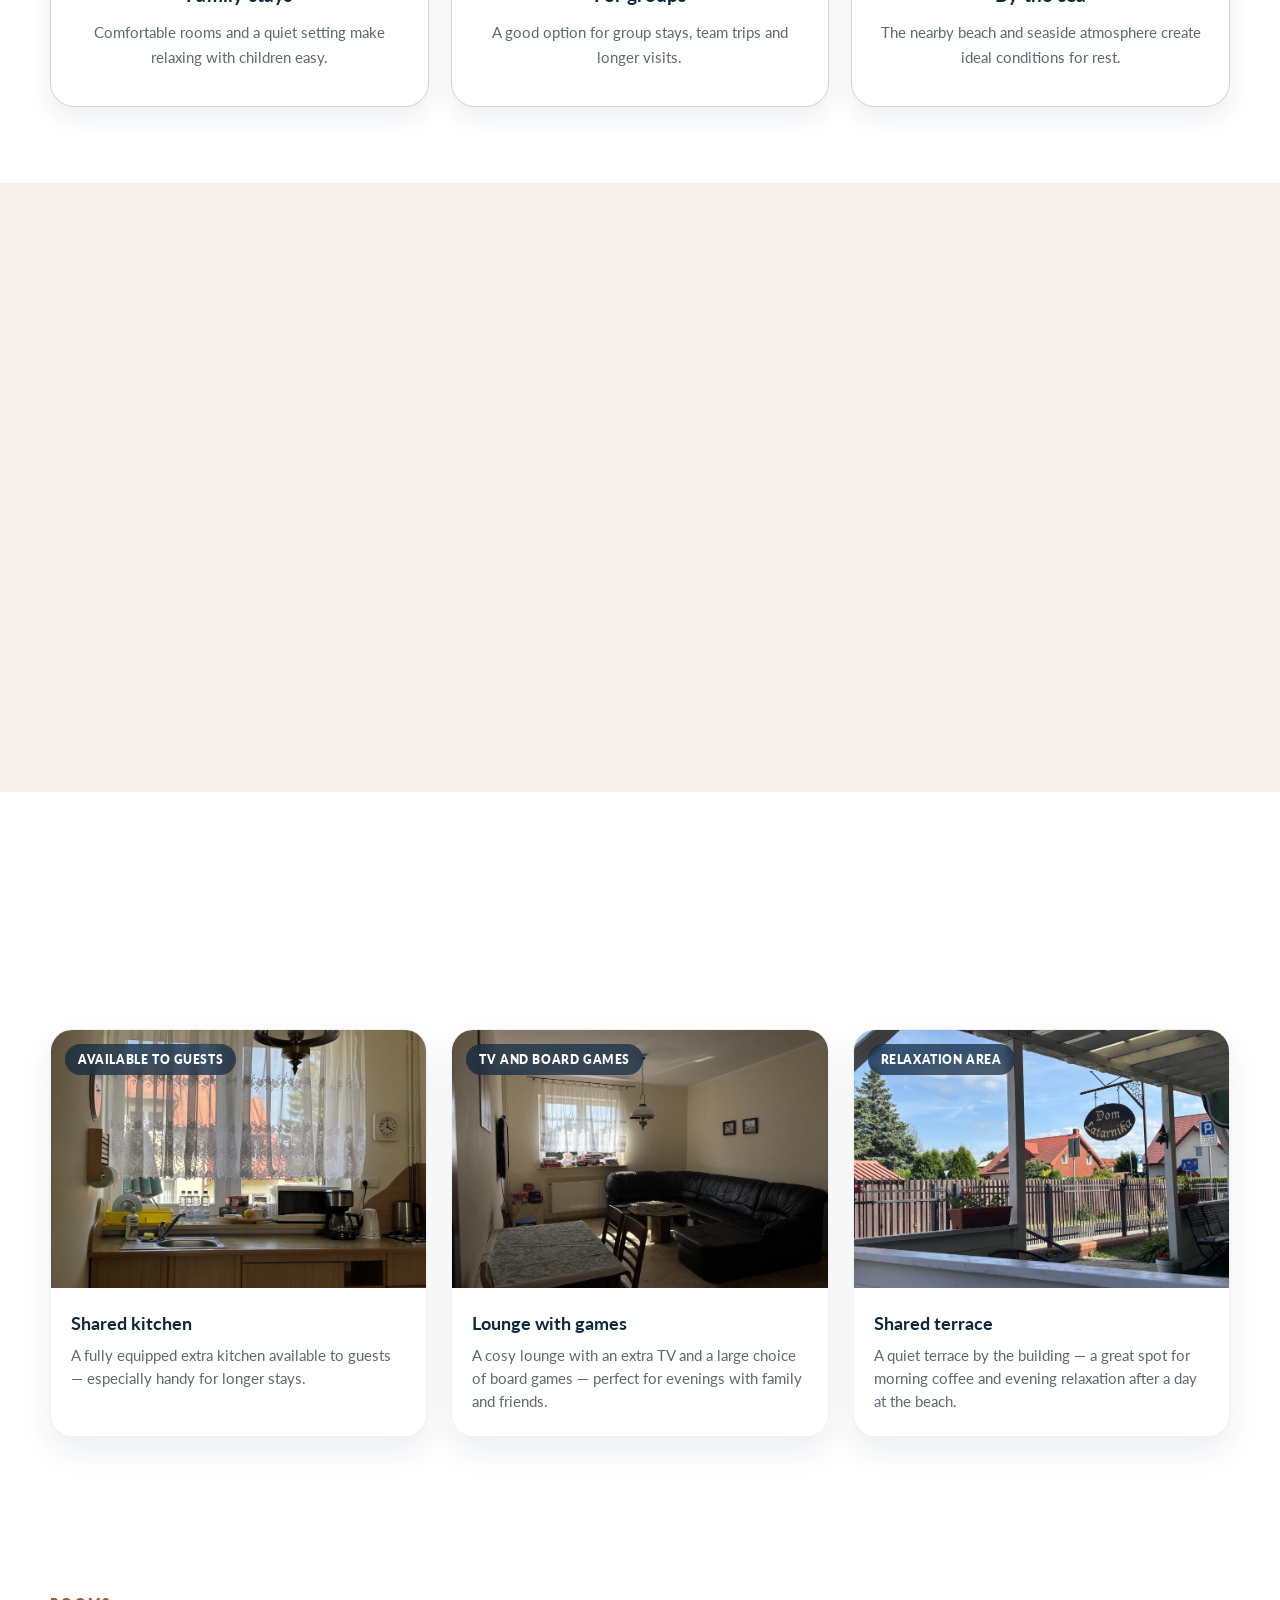
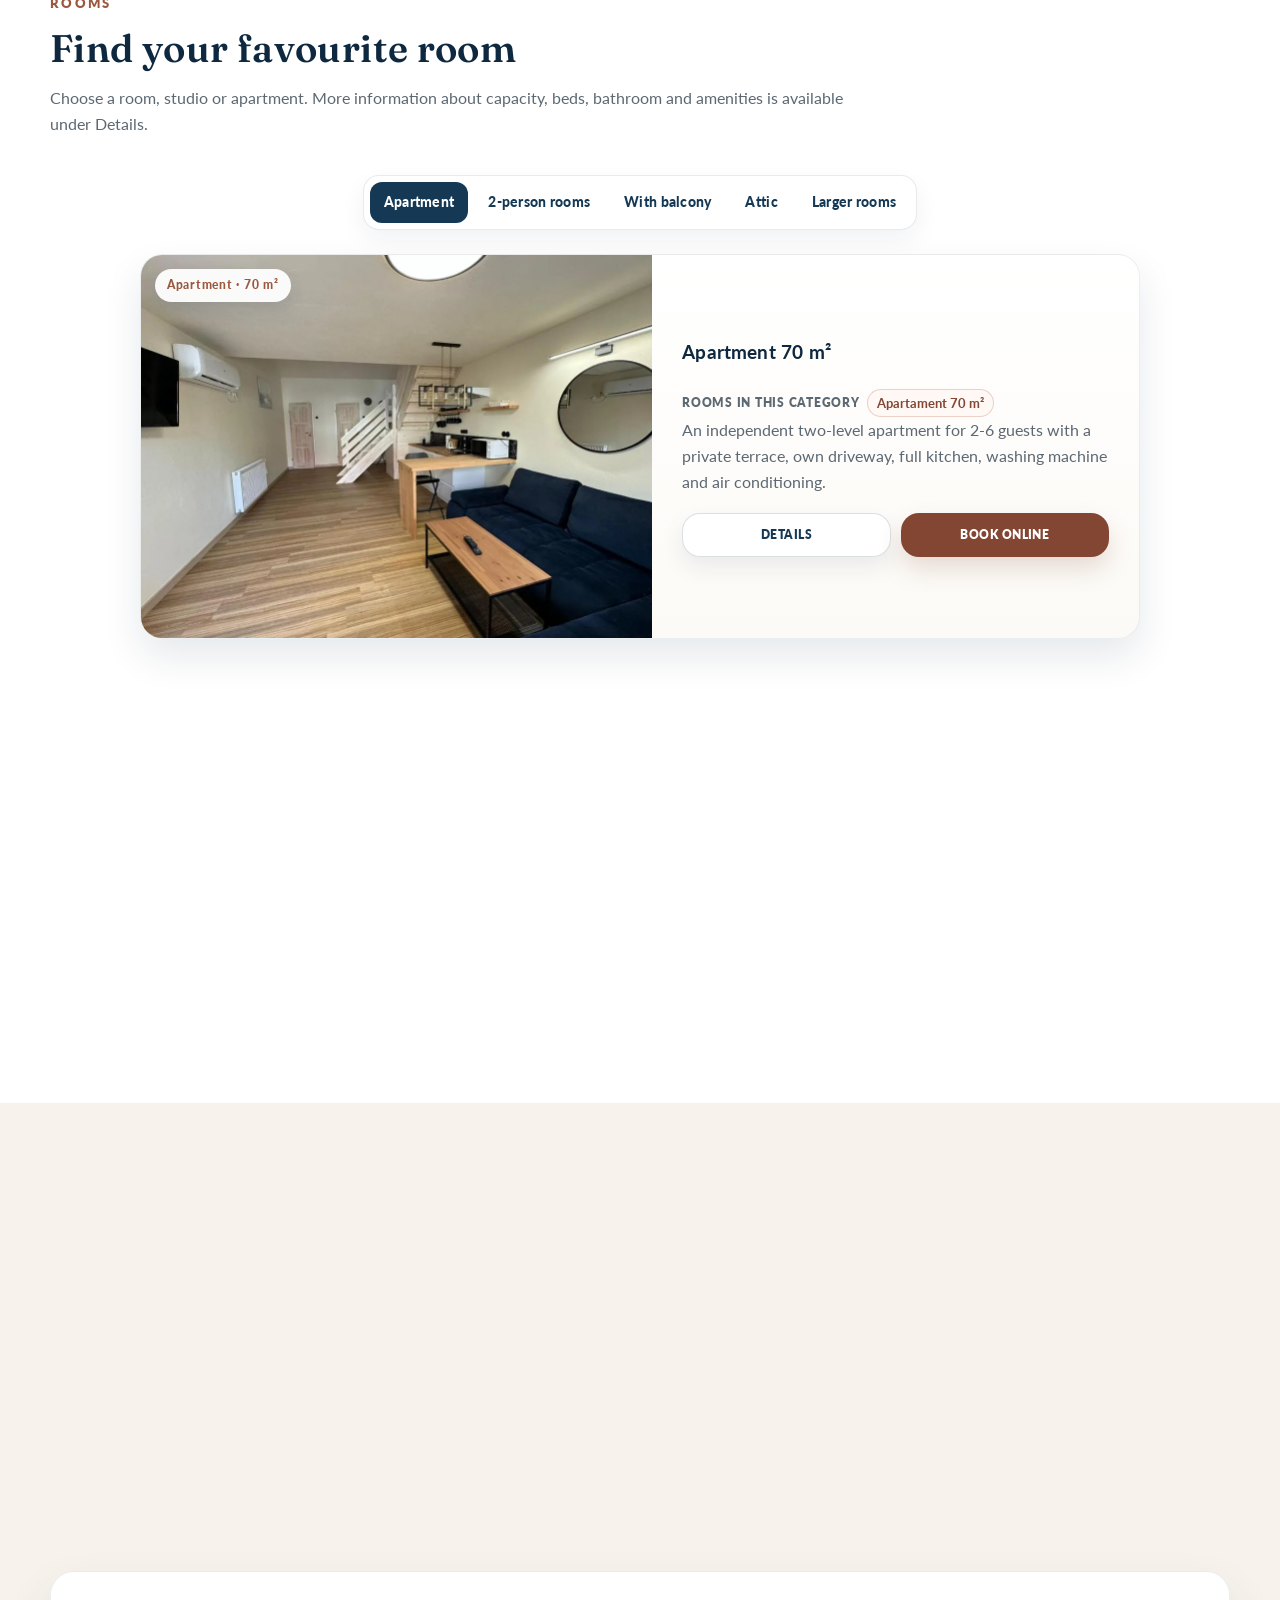
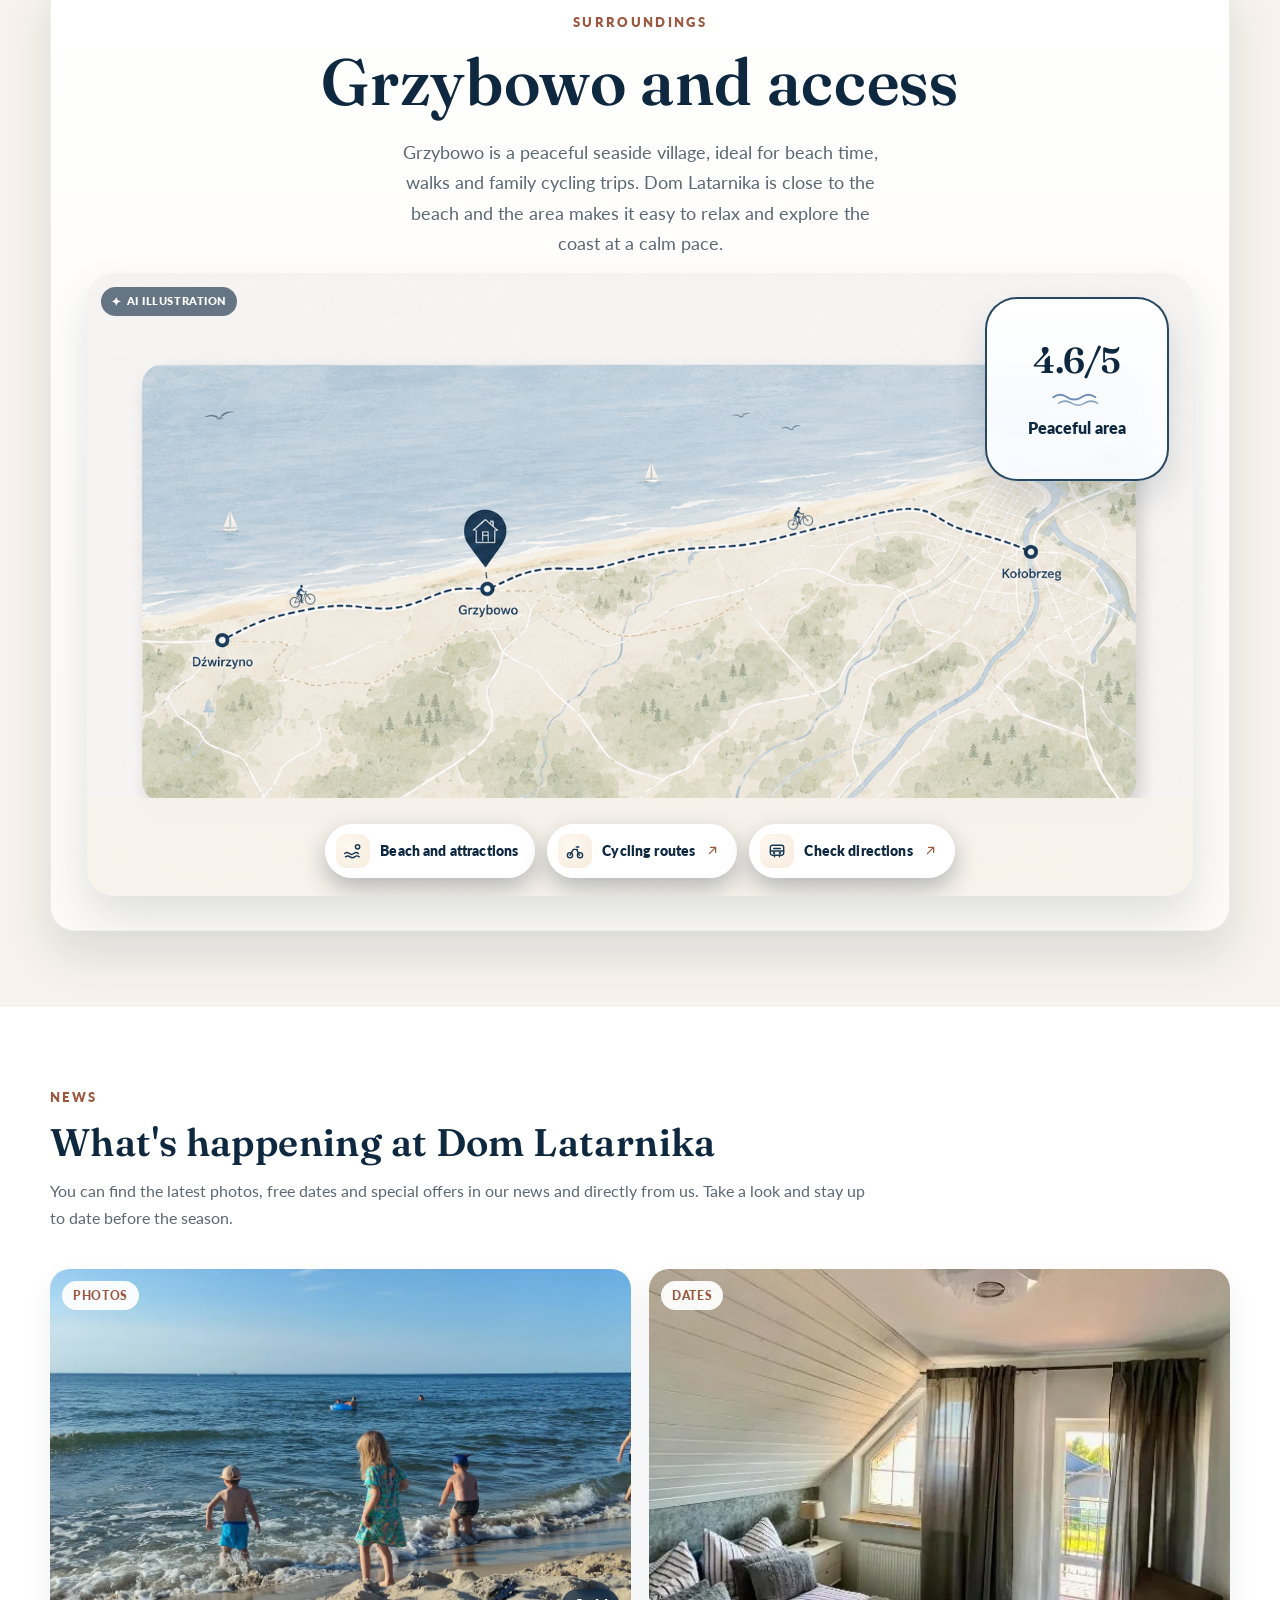
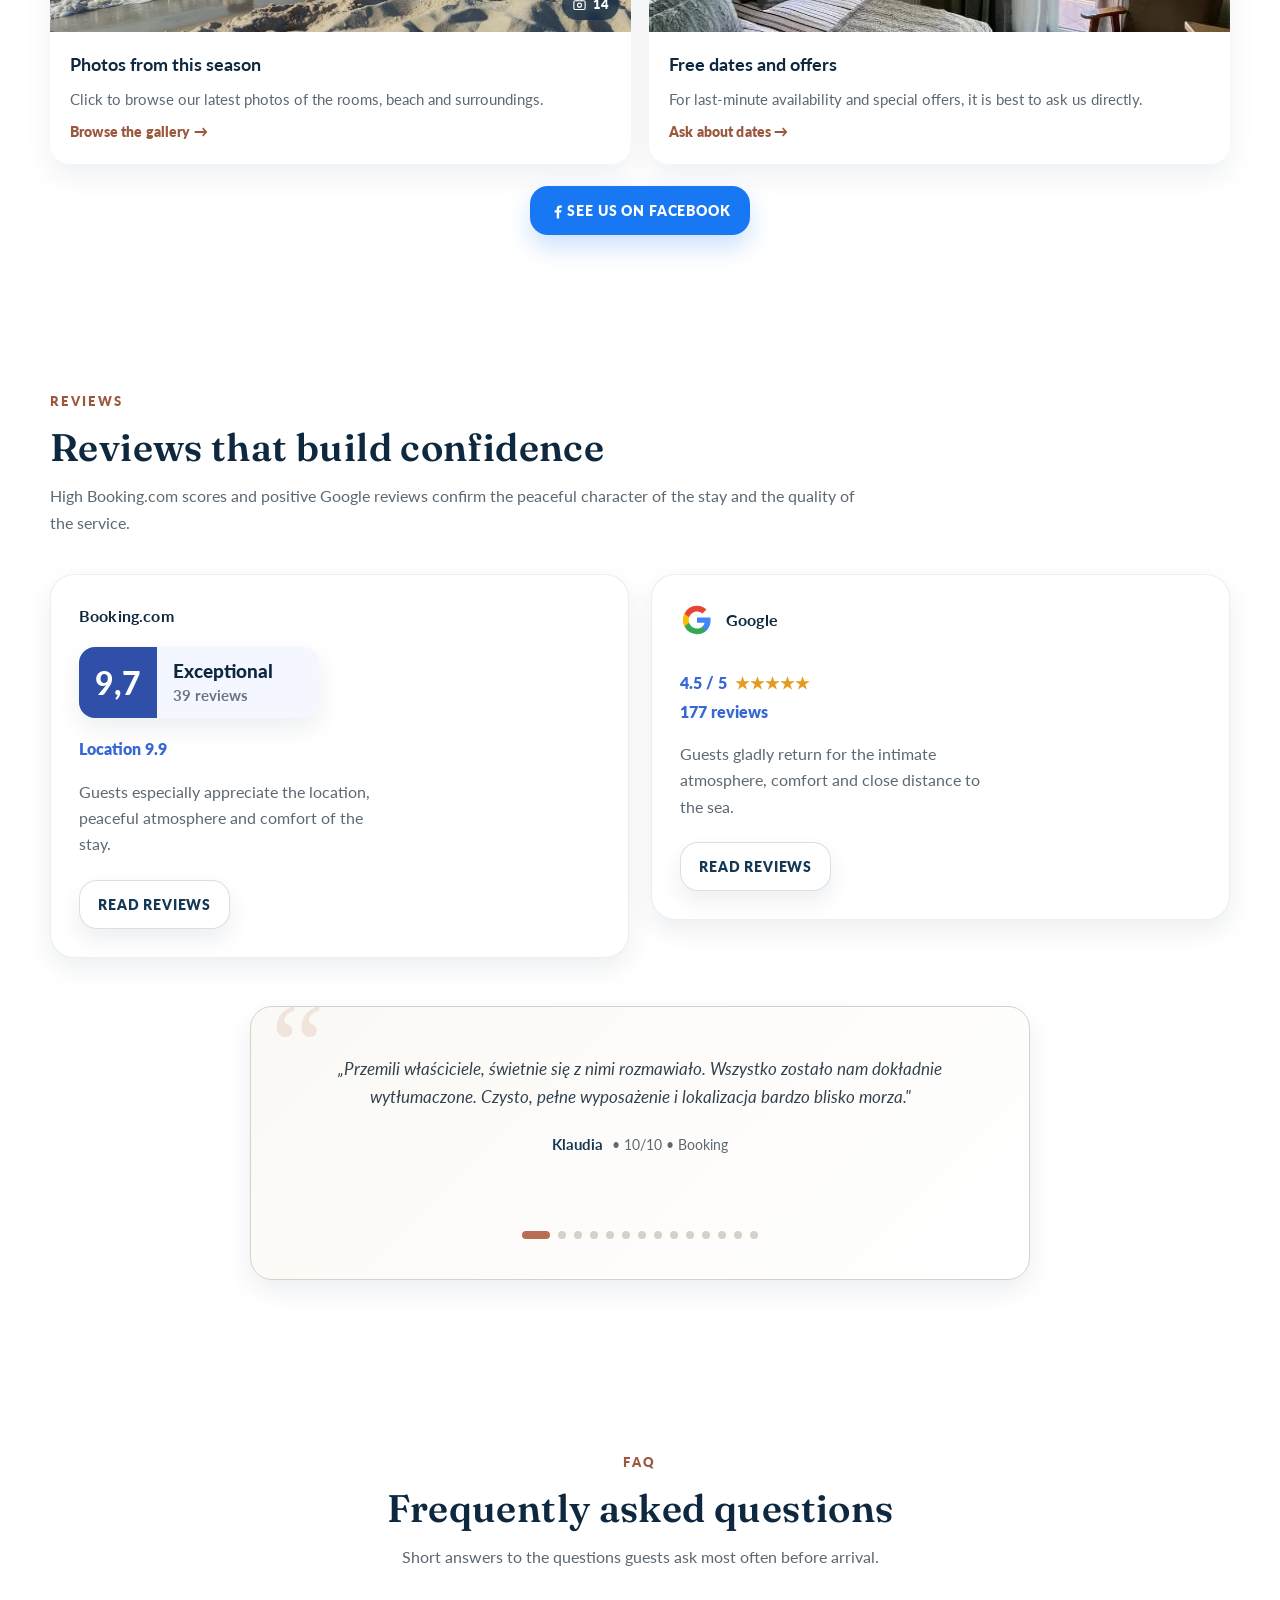
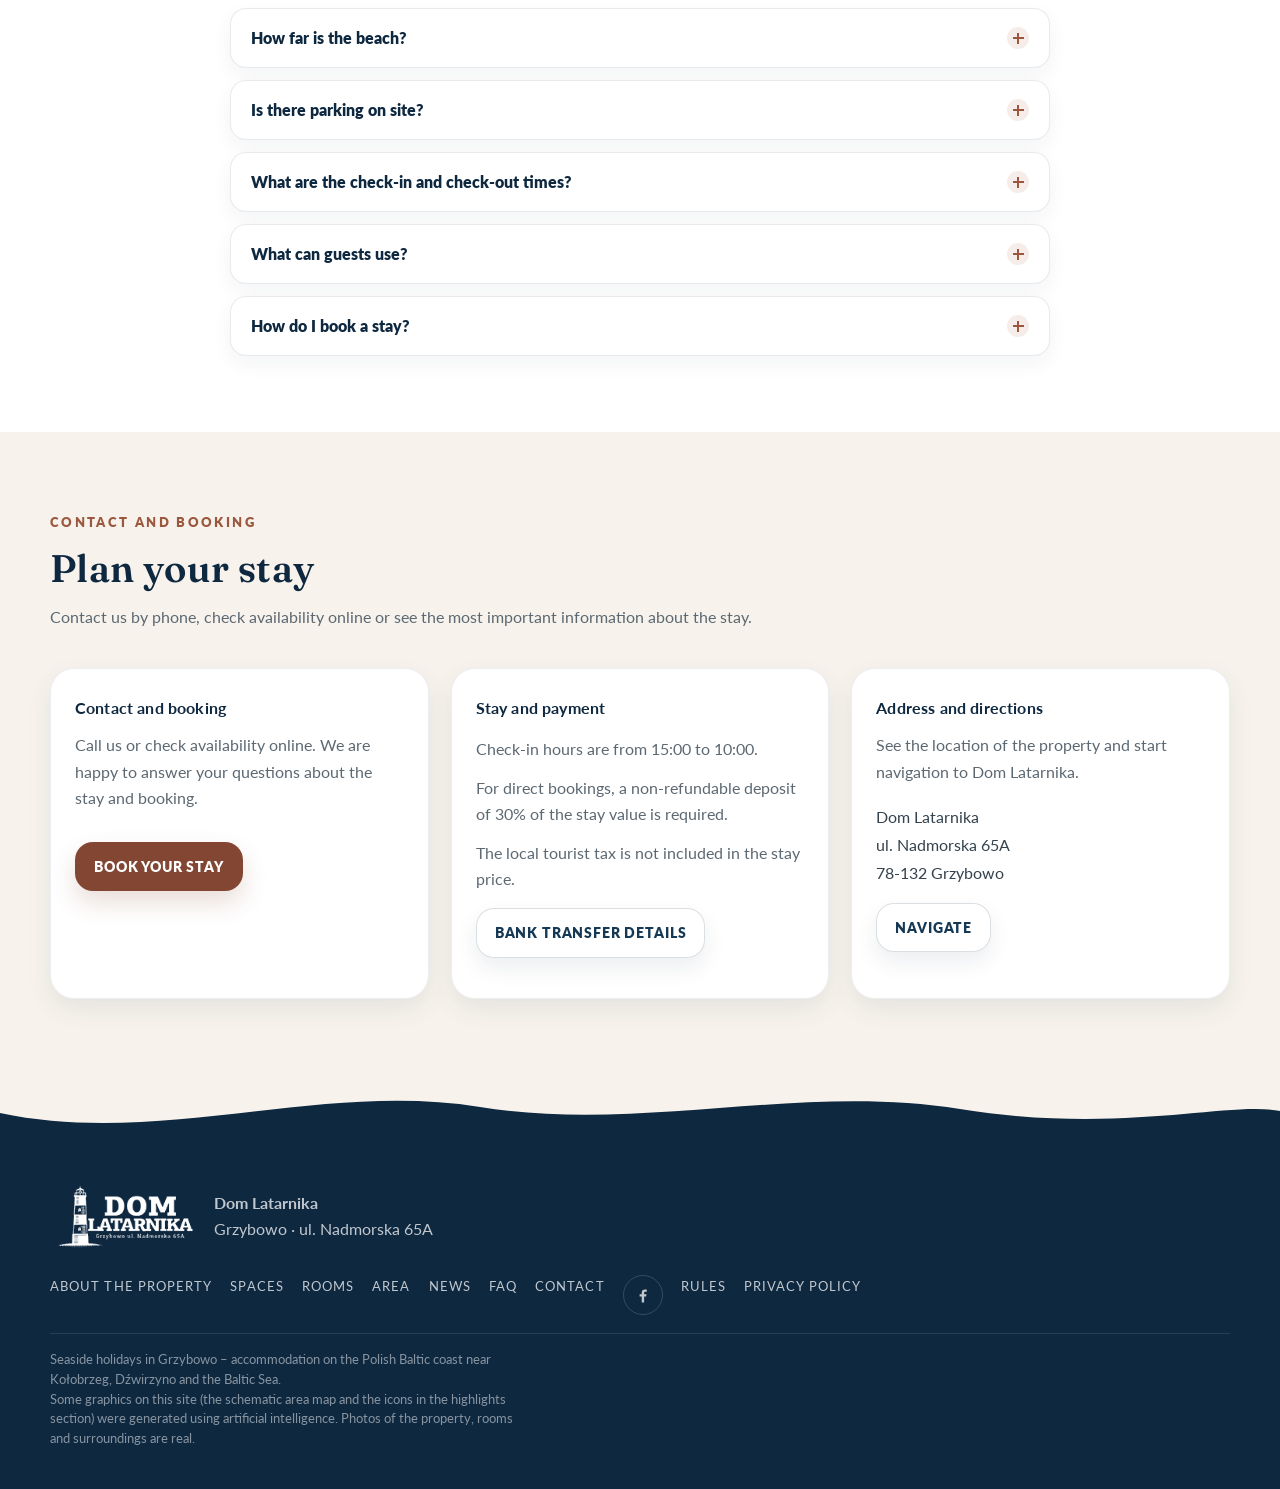
==== commit 1fb95a94: "Wymiana zdjecia okladki kafelka galerii na letnie (season-02) Co-Authored-By: Claude Opus 4.8 <norep" ====
--- a/index.html
+++ b/index.html
@@ -457,7 +457,7 @@
             <!-- Karta 1: klikalna galeria zdjęć z sezonu (do 5 zdjęć — edytuj tablicę seasonPhotos w assets/index.js) -->
             <article class="news-card news-card-gallery" data-season-open role="button" tabindex="0" aria-label="Zobacz zdjęcia z tego sezonu" data-i18n-aria-label="news_card1_aria">
               <div class="news-card-media">
-                <img src="img/beach/beach-01.webp" alt="Zachód słońca na plaży w Grzybowie" loading="lazy">
+                <img src="img/season/season-02.webp" alt="Lato nad morzem w Grzybowie — plaża w słoneczny dzień" loading="lazy">
                 <span class="news-card-tag" data-i18n="news_tag_photo">Zdjęcia</span>
                 <span class="news-card-count" aria-hidden="true">
                   <svg viewBox="0 0 24 24" fill="none" stroke="currentColor" stroke-width="1.8" stroke-linecap="round" stroke-linejoin="round"><rect x="3" y="6" width="18" height="14" rx="2"/><path d="M8 6l1.5-2h5L16 6"/><circle cx="12" cy="13" r="3.2"/></svg>
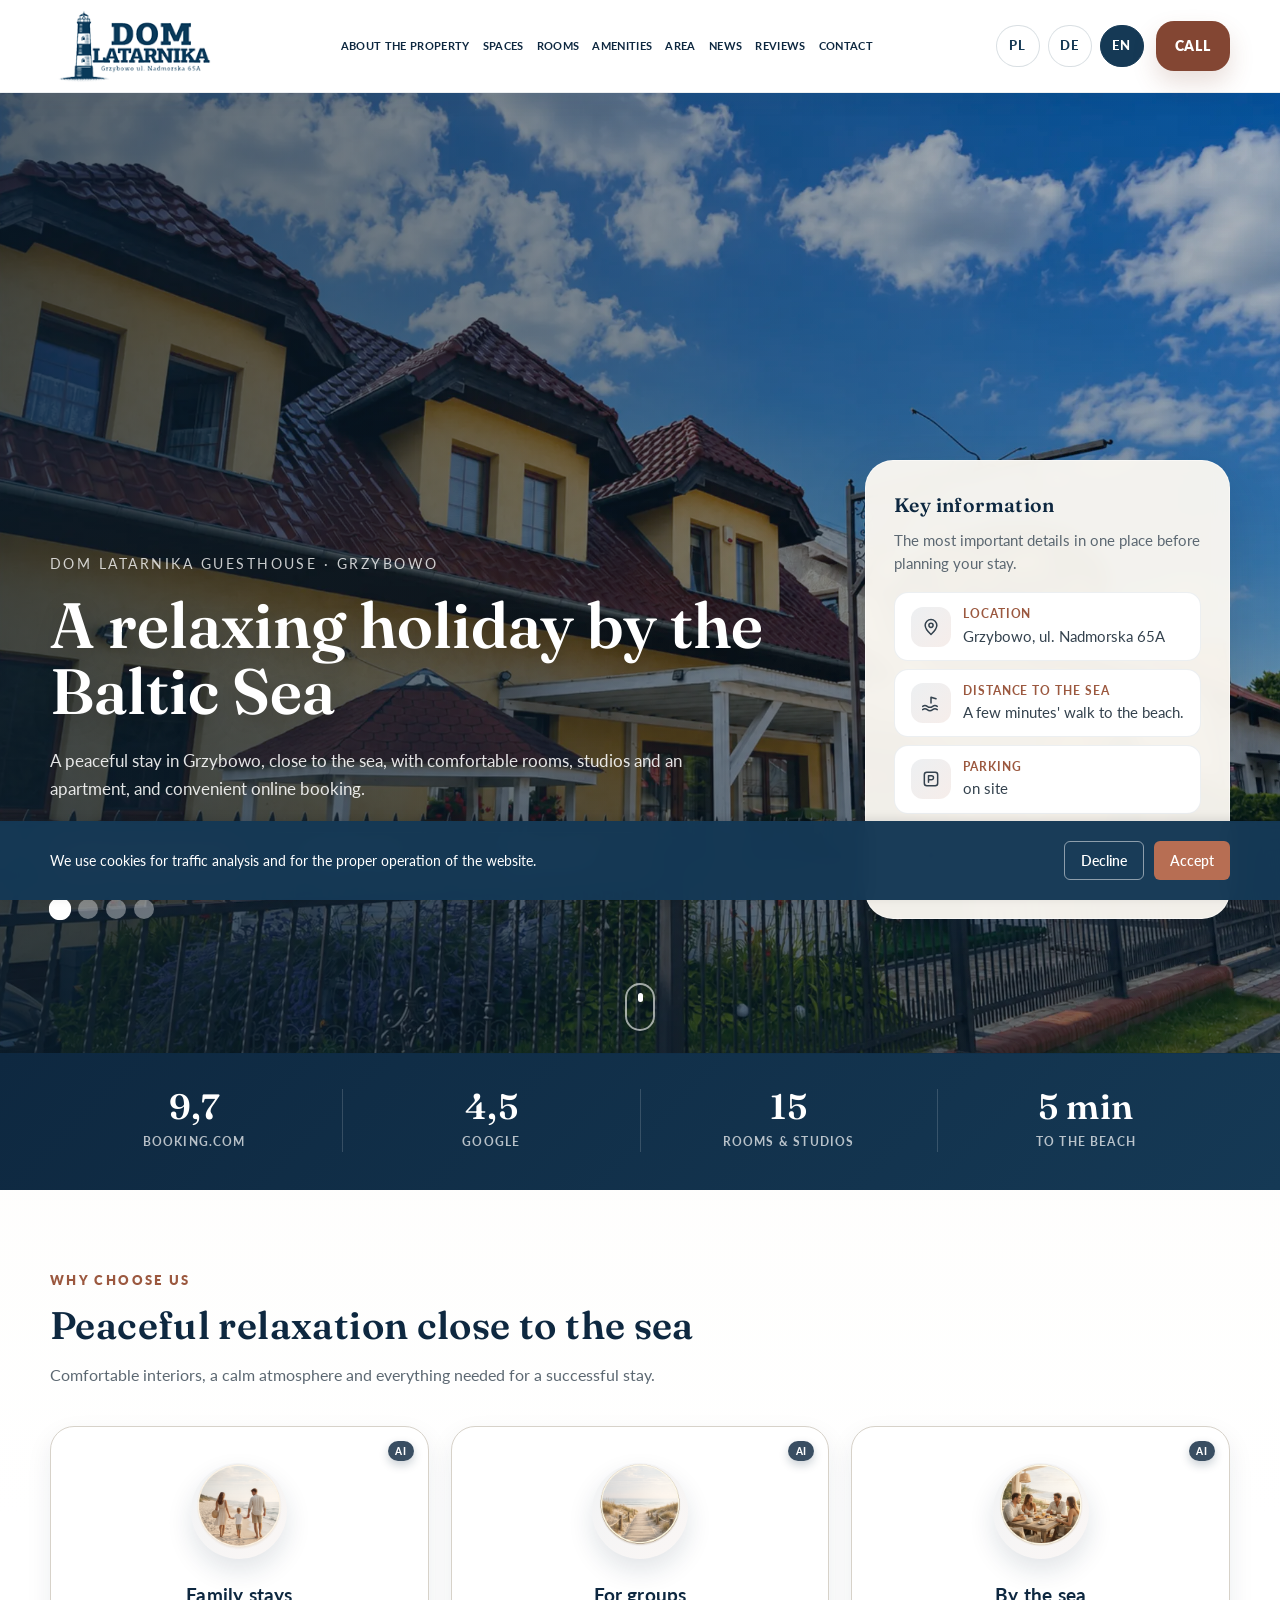
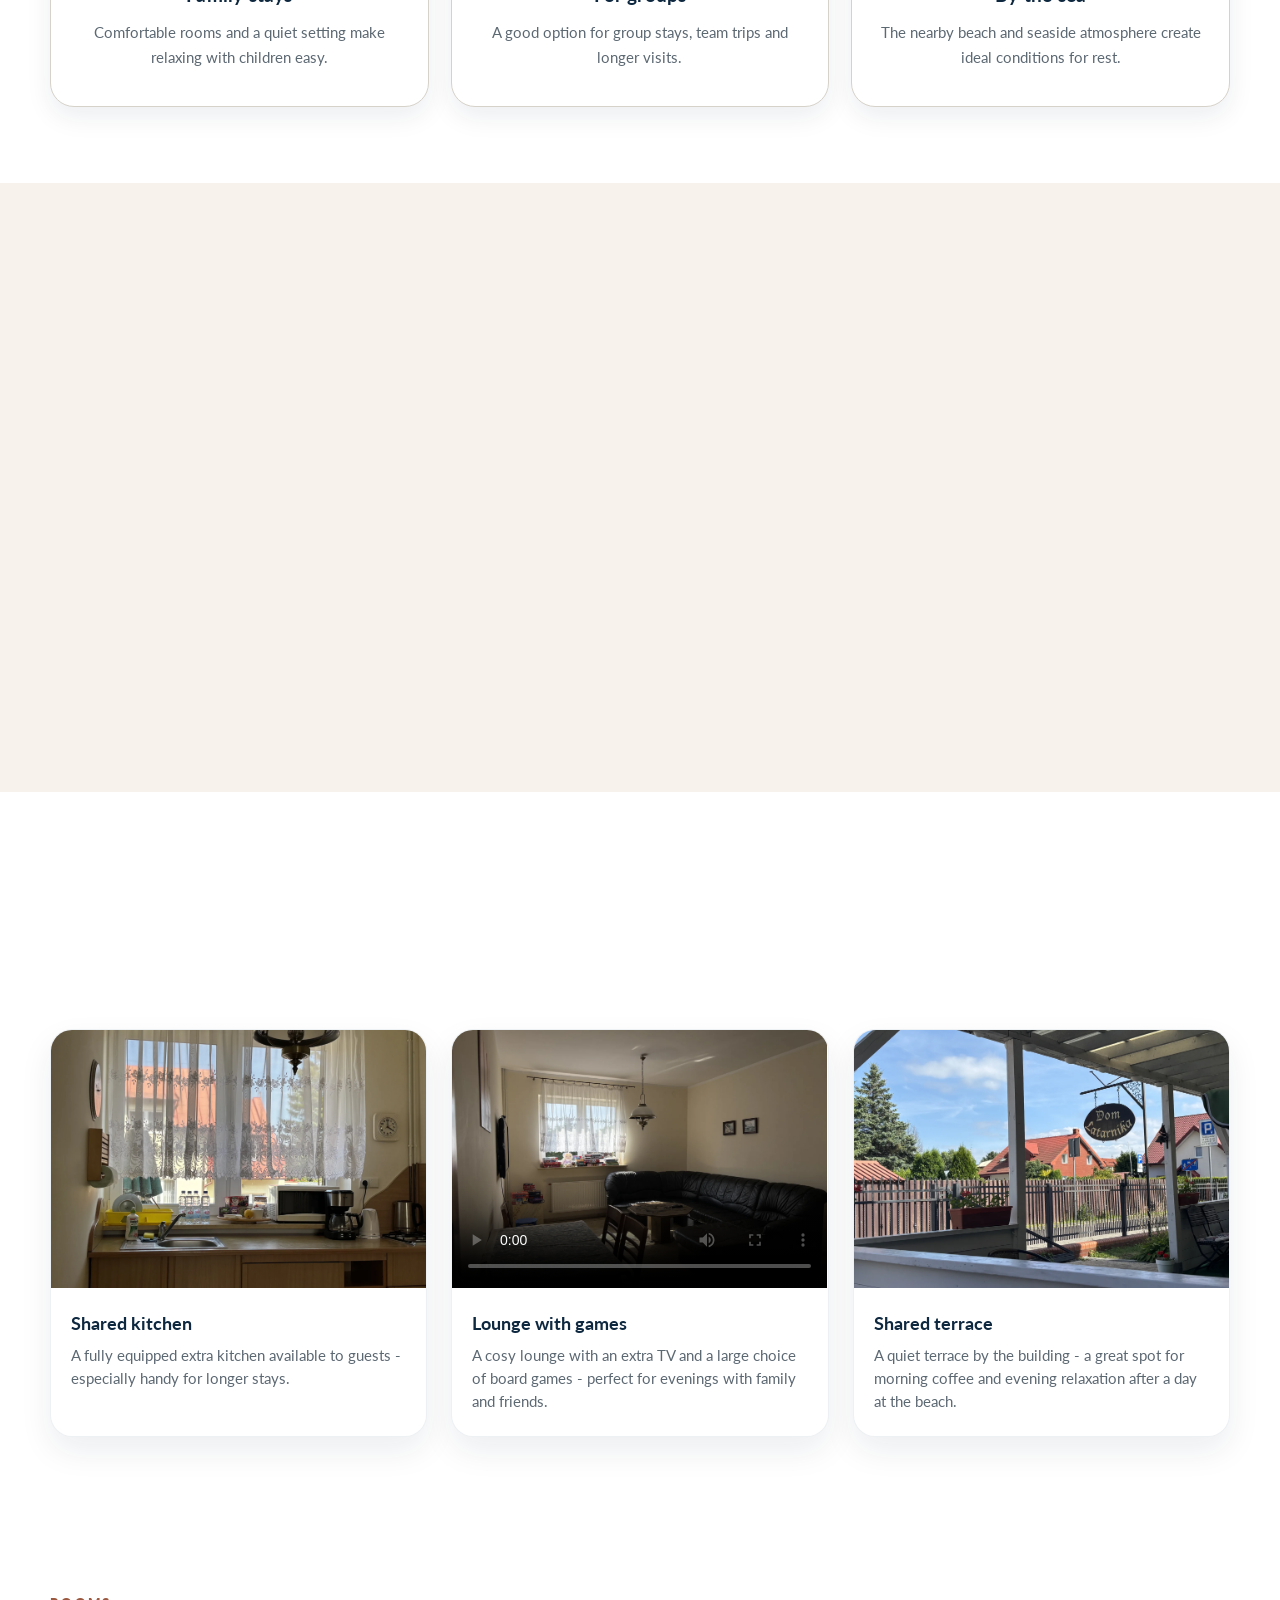
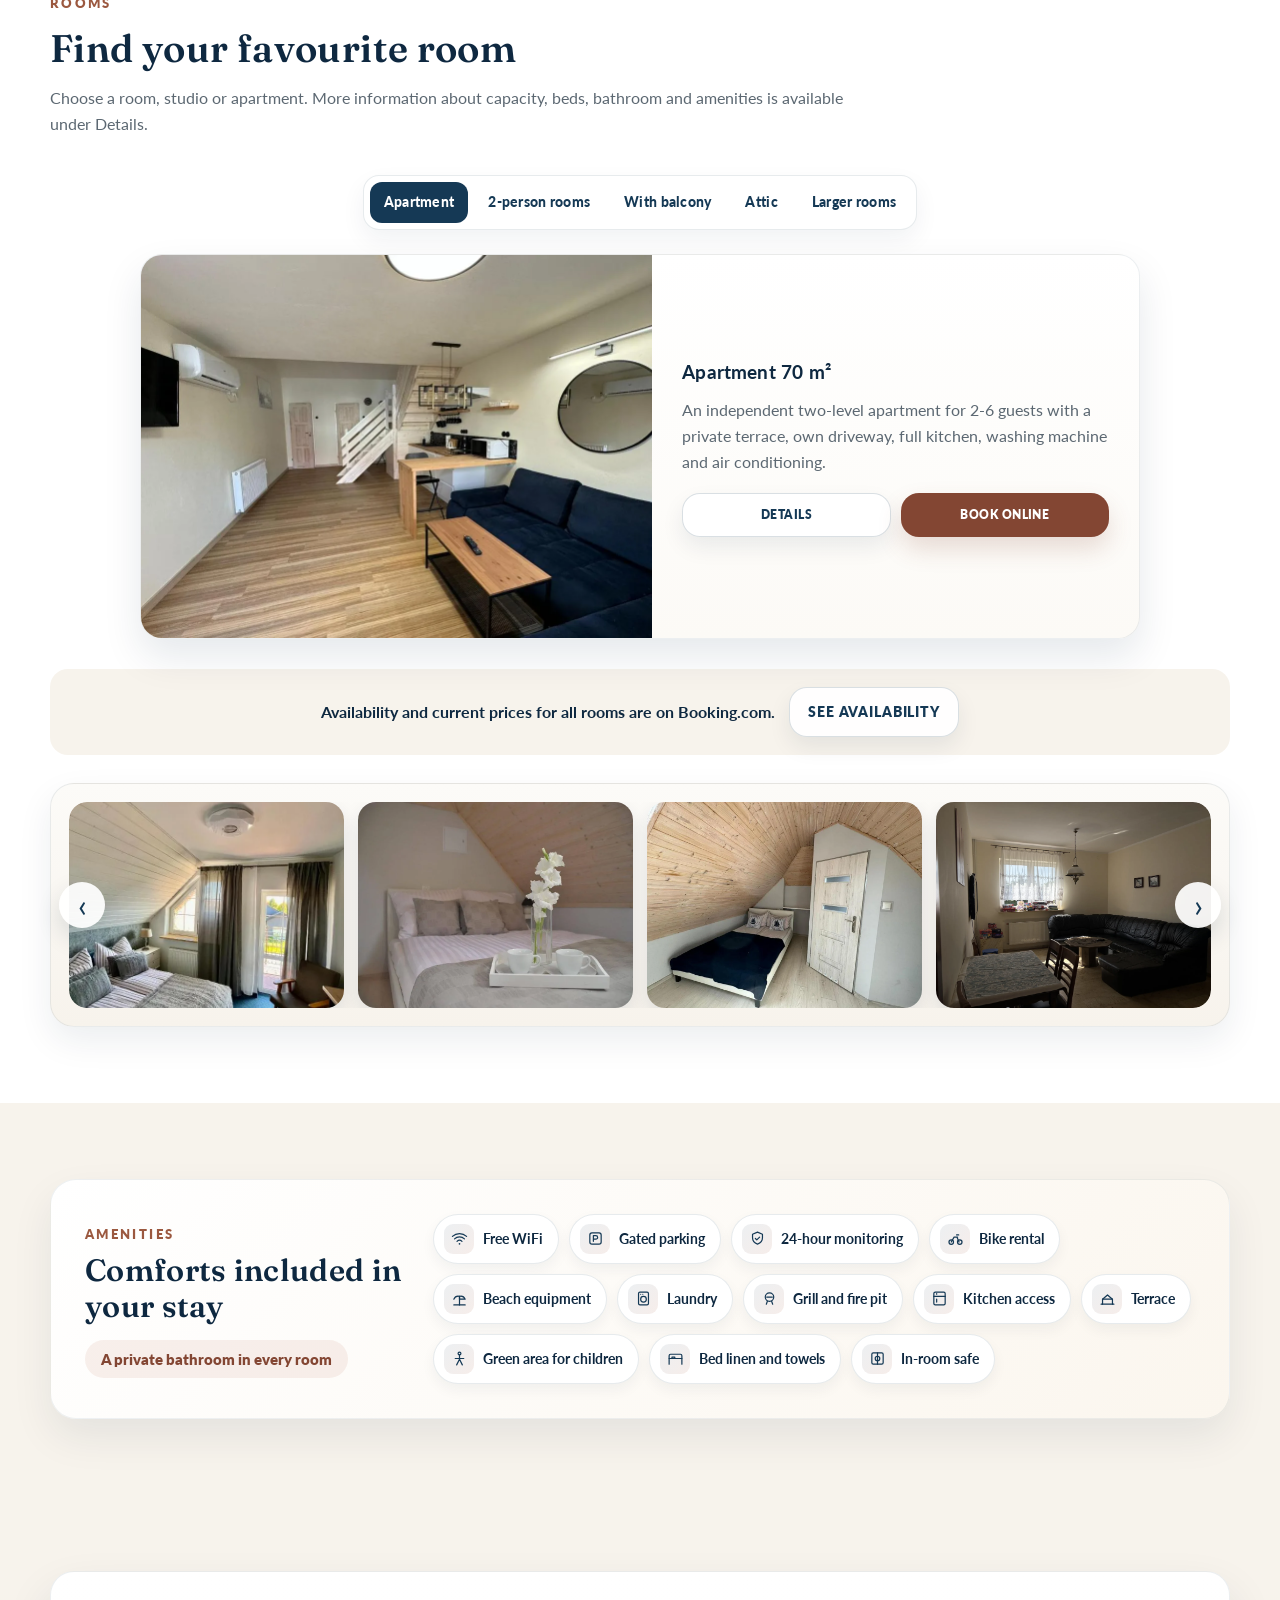
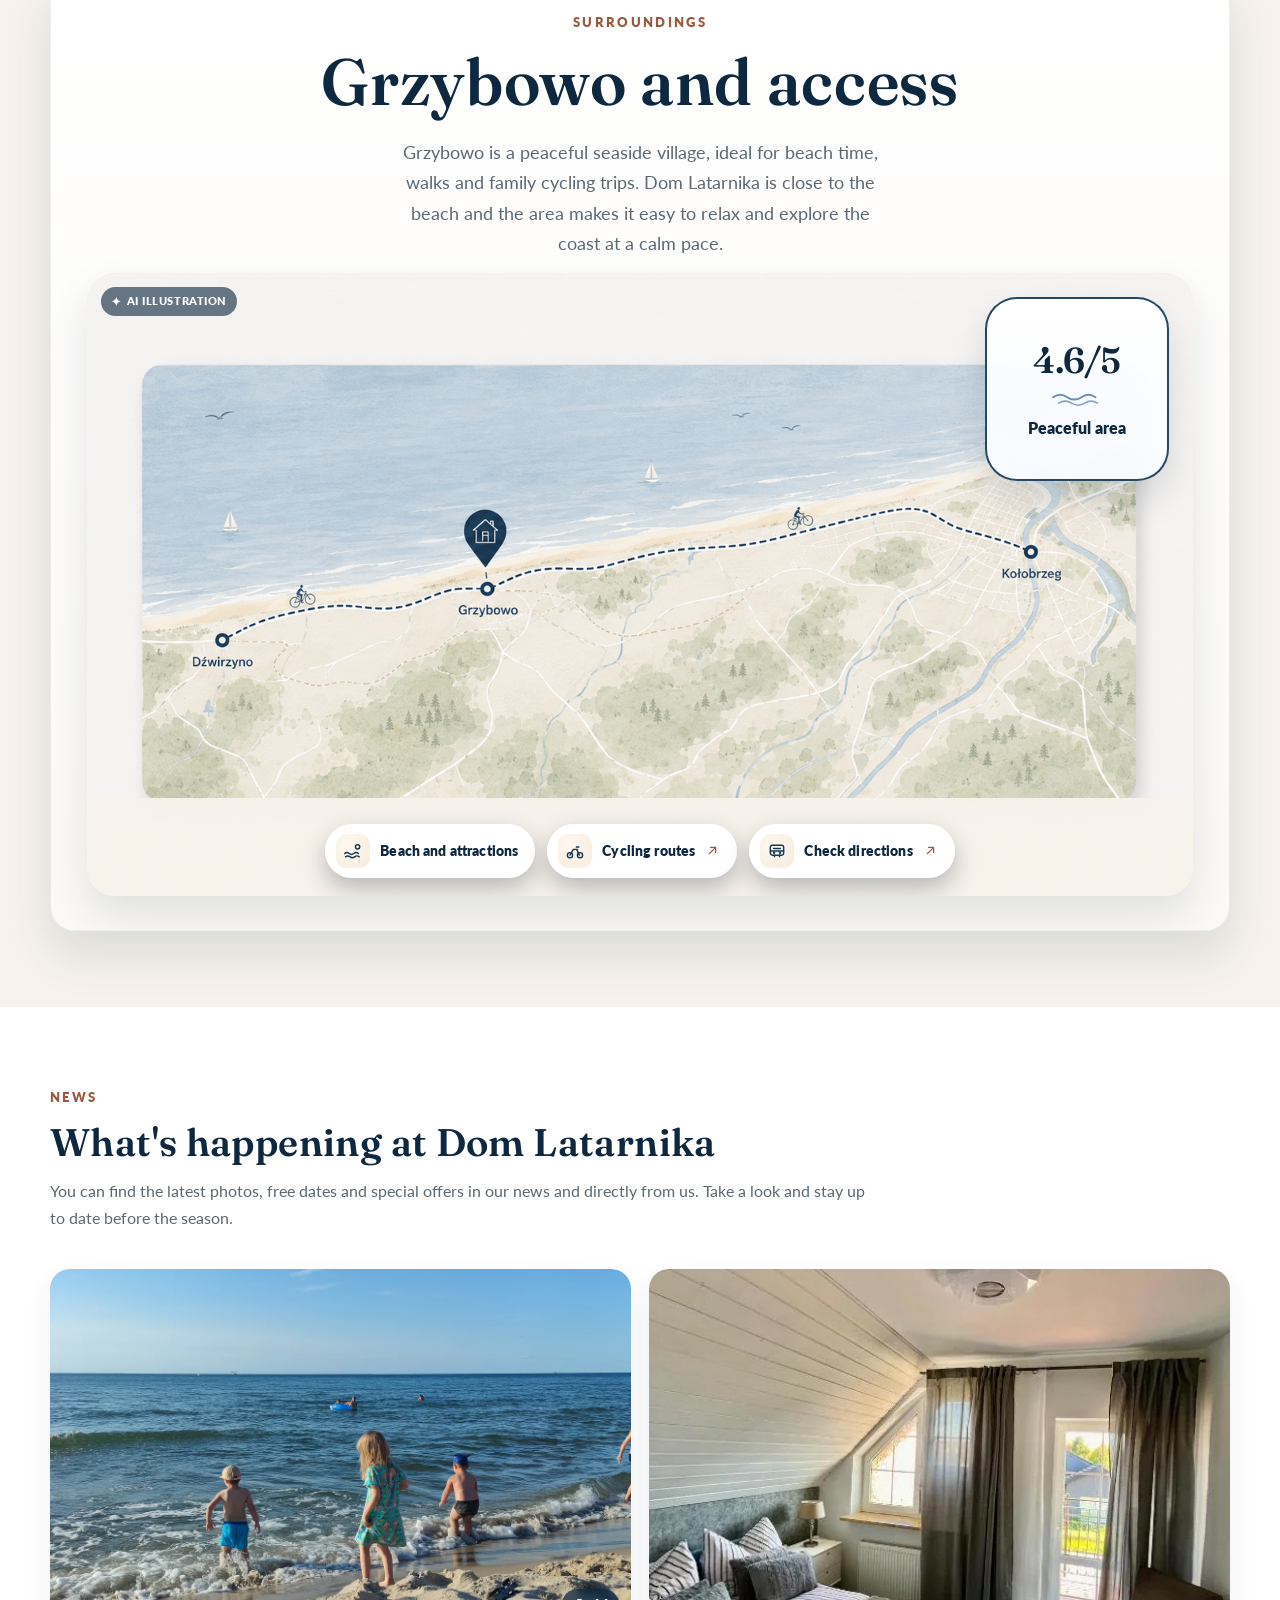
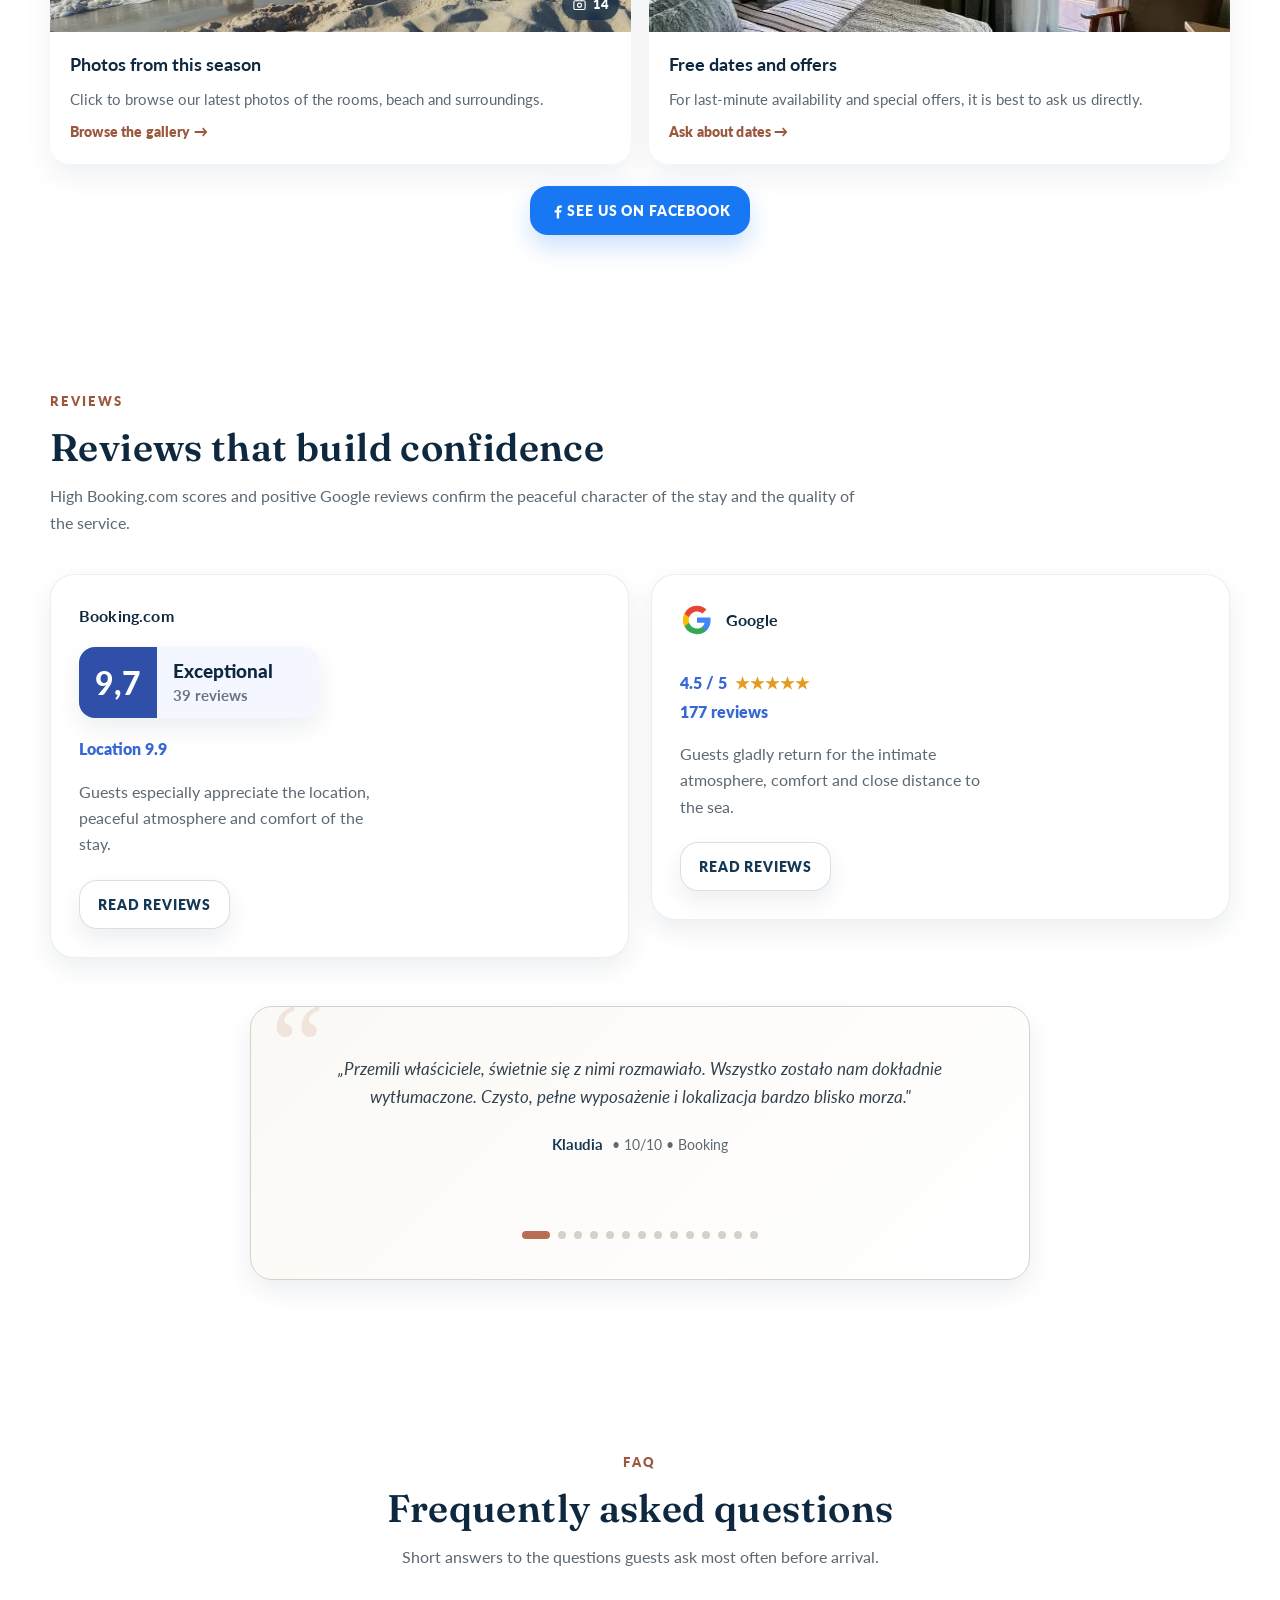
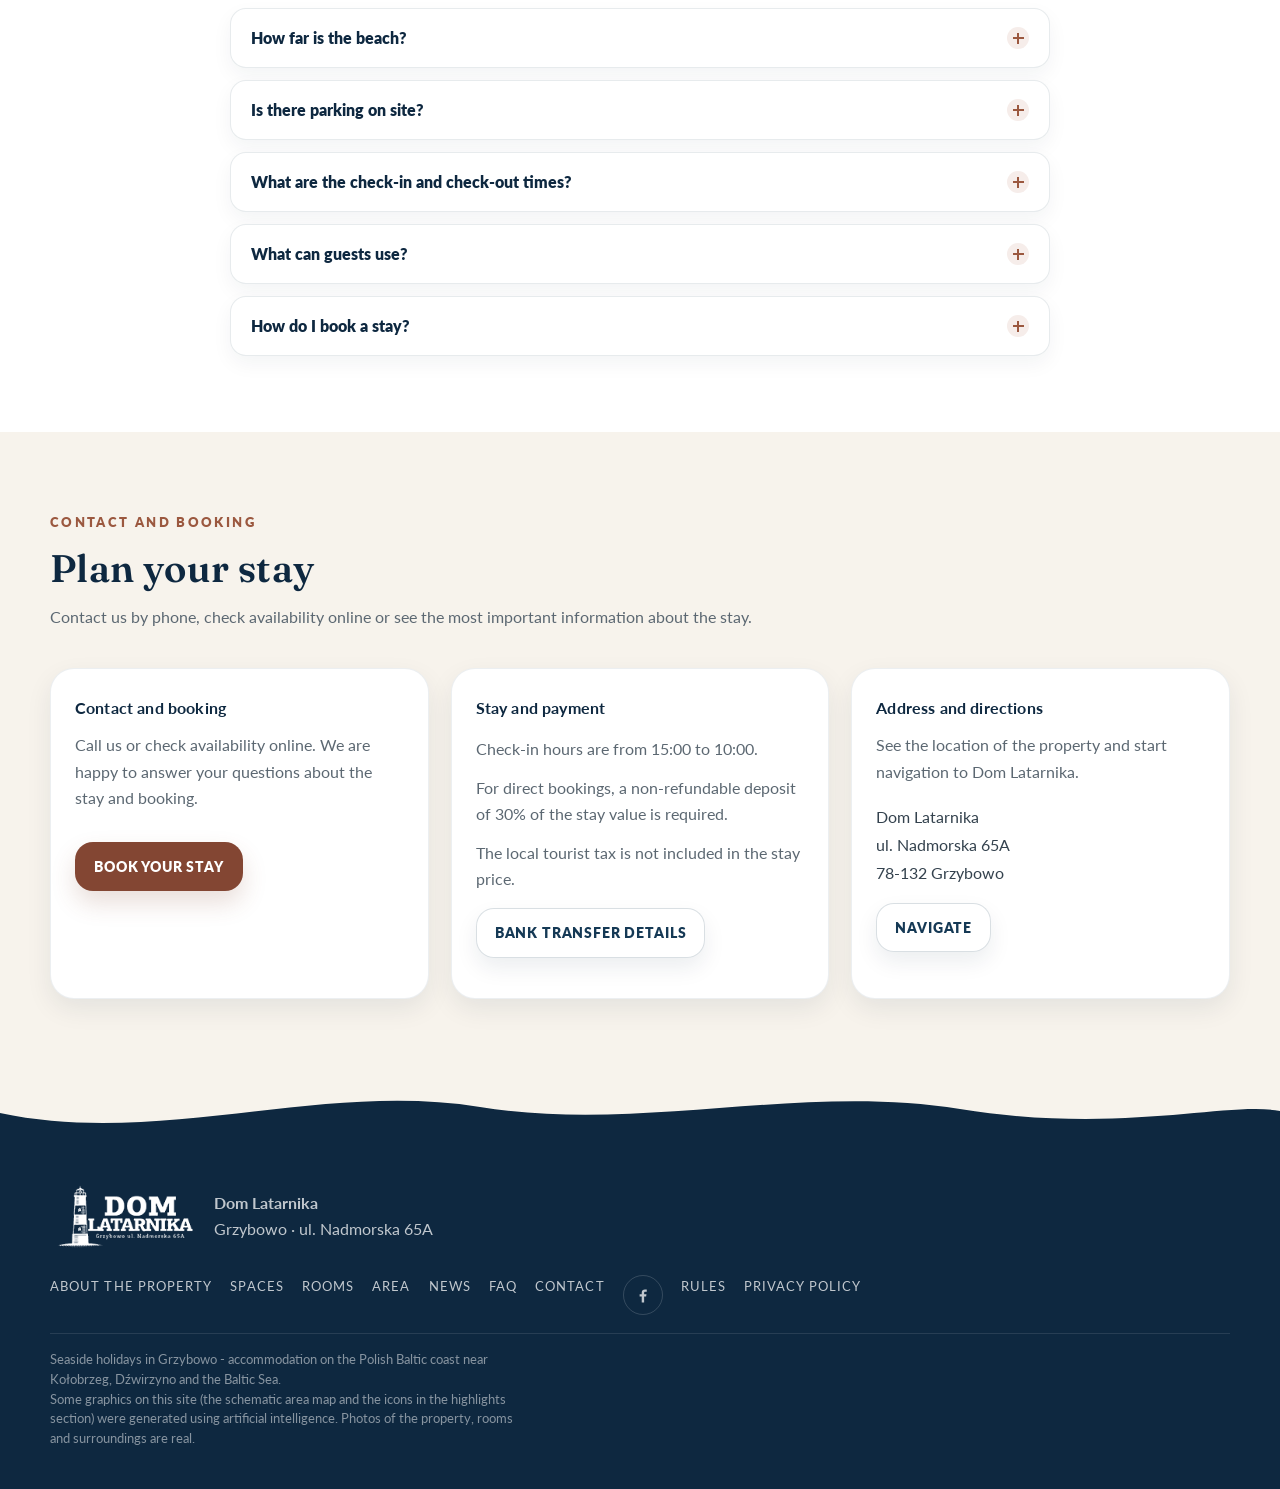
==== commit 911eb342: "Usuniecie badge/podpisow na kartach, przywrocenie wideo salonu, parking bez 'bezplatny', krotkie mys" ====
--- a/index.html
+++ b/index.html
@@ -3,8 +3,8 @@
 <head>
   <meta charset="utf-8">
   <meta name="viewport" content="width=device-width, initial-scale=1">
-  <title>Dom Latarnika – pensjonat nad morzem w Grzybowie</title>
-  <meta name="description" content="Pensjonat Dom Latarnika w Grzybowie – wakacje nad morzem koło Kołobrzegu. Komfortowe pokoje, studia i apartament nad Bałtykiem, wspólna kuchnia, salon i taras, spokojna lokalizacja blisko plaży i wygodna rezerwacja online. Noclegi nad polskim morzem.">
+  <title>Dom Latarnika - pensjonat nad morzem w Grzybowie</title>
+  <meta name="description" content="Pensjonat Dom Latarnika w Grzybowie - wakacje nad morzem koło Kołobrzegu. Komfortowe pokoje, studia i apartament nad Bałtykiem, wspólna kuchnia, salon i taras, spokojna lokalizacja blisko plaży i wygodna rezerwacja online. Noclegi nad polskim morzem.">
   <meta name="keywords" content="wakacje nad morzem, polskie morze, wakacje Kołobrzeg, noclegi Kołobrzeg, Grzybowo, pensjonat Grzybowo, noclegi nad morzem, pokoje nad morzem, apartament nad morzem, nocleg Bałtyk, wakacje nad Bałtykiem, pensjonat nad morzem, Dom Latarnika, noclegi Grzybowo, wczasy nad morzem, holidays at the Baltic Sea, seaside holidays Poland, accommodation Kolobrzeg, Urlaub an der Ostsee, Ferienunterkunft Kolberg, Grzybowo Polen">
   <meta name="author" content="Dom Latarnika">
   <meta name="geo.region" content="PL-ZP">
@@ -18,7 +18,7 @@
   <meta property="og:type" content="website">
   <meta property="og:url" content="https://dom-latarnika.pl/">
   <meta property="og:site_name" content="Dom Latarnika">
-  <meta property="og:title" content="Dom Latarnika – pensjonat nad morzem w Grzybowie">
+  <meta property="og:title" content="Dom Latarnika - pensjonat nad morzem w Grzybowie">
   <meta property="og:description" content="Komfortowe pokoje, studia i apartament, wspólna kuchnia, salon i taras oraz spokojna lokalizacja blisko plaży.">
   <meta property="og:image" content="https://dom-latarnika.pl/img/og-image.webp">
   <meta property="og:image:width" content="1200">
@@ -29,7 +29,7 @@
 
   <!-- Twitter Card -->
   <meta name="twitter:card" content="summary_large_image">
-  <meta name="twitter:title" content="Dom Latarnika – pensjonat nad morzem w Grzybowie">
+  <meta name="twitter:title" content="Dom Latarnika - pensjonat nad morzem w Grzybowie">
   <meta name="twitter:description" content="Komfortowe pokoje, studia i apartament, wspólna kuchnia, salon i taras blisko morza.">
   <meta name="twitter:image" content="https://dom-latarnika.pl/img/og-image.webp">
 
@@ -167,7 +167,7 @@
               </span>
               <span class="hero-list-body">
                 <strong data-i18n="panel_parking_label">Parking</strong>
-                <span data-i18n="panel_parking_value">bezpłatny, na miejscu</span>
+                <span data-i18n="panel_parking_value">na miejscu</span>
               </span>
             </li>
             <li class="hero-list-item-action">
@@ -287,7 +287,7 @@
         <div class="section-head" data-reveal>
           <span class="section-kicker" data-i18n="spaces_kicker">Wspólne przestrzenie</span>
           <h2 class="section-title" data-i18n="spaces_title">Miejsca, które łączą gości</h2>
-          <p class="section-text" data-i18n="spaces_text">Poza własnym pokojem czekają na Ciebie wspólne przestrzenie — do gotowania, wspólnej gry i odpoczynku na świeżym powietrzu.</p>
+          <p class="section-text" data-i18n="spaces_text">Poza własnym pokojem czekają na Ciebie wspólne przestrzenie - do gotowania, wspólnej gry i odpoczynku na świeżym powietrzu.</p>
         </div>
         <!-- Karty renderowane z danych (assets/index.js → sharedSpaces). Zdjęcia i wideo dodasz w img/shared/ -->
         <div class="shared-grid" id="shared-grid" data-reveal></div>
@@ -331,7 +331,7 @@
               <img src="img/rooms/dol-ulica-01.webp" alt="Pokój na dole od strony ulicy" loading="lazy">
               <img src="img/shared/shared-salon-01.webp" alt="Wspólny salon z grami planszowymi" loading="lazy">
               <img src="img/shared/shared-kitchen-01.webp" alt="Wspólna kuchnia dla gości" loading="lazy">
-              <img src="img/shared/shared-kitchen-02.webp" alt="Wspólna kuchnia — aneks z wyposażeniem" loading="lazy">
+              <img src="img/shared/shared-kitchen-02.webp" alt="Wspólna kuchnia - aneks z wyposażeniem" loading="lazy">
               <img src="img/rooms/blizniak-01.webp" alt="Pokój Bliźniak z aneksem" loading="lazy">
               <img src="img/rooms/room-5-01.webp" alt="Pokój z balkonem" loading="lazy">
               <img src="img/shared/shared-terrace-01.webp" alt="Wspólny taras z widokiem na okolicę" loading="lazy">
@@ -340,8 +340,8 @@
               <img src="img/rooms/apartment-01.webp" alt="Salon z aneksem kuchennym w apartamencie" loading="lazy">
               <img src="img/shared/shared-bikes-01.webp" alt="Rowery do wypożyczenia przy obiekcie" loading="lazy">
               <img src="img/rooms/room-8-01.webp" alt="Sypialnia na poddaszu z oknem dachowym" loading="lazy">
-              <img src="img/building/exterior-02.webp" alt="Pensjonat Dom Latarnika — widok z boku" loading="lazy">
-              <img src="img/rooms/apartment-02.webp" alt="Apartament — strefa dzienna" loading="lazy">
+              <img src="img/building/exterior-02.webp" alt="Pensjonat Dom Latarnika - widok z boku" loading="lazy">
+              <img src="img/rooms/apartment-02.webp" alt="Apartament - strefa dzienna" loading="lazy">
             </div>
           </div>
 
@@ -454,11 +454,10 @@
 
         <div class="news-layout">
           <div class="news-cards" data-reveal>
-            <!-- Karta 1: klikalna galeria zdjęć z sezonu (do 5 zdjęć — edytuj tablicę seasonPhotos w assets/index.js) -->
+            <!-- Karta 1: klikalna galeria zdjęć z sezonu (do 5 zdjęć - edytuj tablicę seasonPhotos w assets/index.js) -->
             <article class="news-card news-card-gallery" data-season-open role="button" tabindex="0" aria-label="Zobacz zdjęcia z tego sezonu" data-i18n-aria-label="news_card1_aria">
               <div class="news-card-media">
-                <img src="img/season/season-02.webp" alt="Lato nad morzem w Grzybowie — plaża w słoneczny dzień" loading="lazy">
-                <span class="news-card-tag" data-i18n="news_tag_photo">Zdjęcia</span>
+                <img src="img/season/season-02.webp" alt="Lato nad morzem w Grzybowie - plaża w słoneczny dzień" loading="lazy">
                 <span class="news-card-count" aria-hidden="true">
                   <svg viewBox="0 0 24 24" fill="none" stroke="currentColor" stroke-width="1.8" stroke-linecap="round" stroke-linejoin="round"><rect x="3" y="6" width="18" height="14" rx="2"/><path d="M8 6l1.5-2h5L16 6"/><circle cx="12" cy="13" r="3.2"/></svg>
                   <span data-season-count>5</span>
@@ -472,10 +471,9 @@
             </article>
 
             <!-- Karta 2: wolne terminy → kontakt -->
-            <a class="news-card news-card-link" href="#kontakt" data-booking-modal-open aria-label="Wolne terminy — zapytaj o pobyt" data-i18n-aria-label="news_card2_aria">
+            <a class="news-card news-card-link" href="#kontakt" data-booking-modal-open aria-label="Wolne terminy - zapytaj o pobyt" data-i18n-aria-label="news_card2_aria">
               <div class="news-card-media">
                 <img src="img/rooms/room-5-01.webp" alt="Pokój rodzinny z balkonem" loading="lazy">
-                <span class="news-card-tag" data-i18n="news_tag_offer">Terminy</span>
               </div>
               <div class="news-card-body">
                 <h3 data-i18n="news_card2_title">Wolne terminy i promocje</h3>
@@ -566,7 +564,7 @@
             </div>
 
             <div class="testimonial-card">
-              <p class="testimonial-quote">„Bardzo miły pensjonat w świetnym punkcie Grzybowa – wszędzie blisko, a jednak w zaciszu. Właściciele przemili, pomocni, tworzą atmosferę tego miejsca."</p>
+              <p class="testimonial-quote">„Bardzo miły pensjonat w świetnym punkcie Grzybowa - wszędzie blisko, a jednak w zaciszu. Właściciele przemili, pomocni, tworzą atmosferę tego miejsca."</p>
               <div class="testimonial-meta"><strong>Jarnutzak</strong> • 10/10 • Booking</div>
             </div>
 
@@ -616,7 +614,7 @@
             </div>
 
             <div class="testimonial-card">
-              <p class="testimonial-quote">„Weekend majowy – jesteśmy bardzo zadowoleni! Pokój przytulny, ładny. Pan właściciel bardzo miły i pomocny. Do dyspozycji koce, rowery!"</p>
+              <p class="testimonial-quote">„Weekend majowy - jesteśmy bardzo zadowoleni! Pokój przytulny, ładny. Pan właściciel bardzo miły i pomocny. Do dyspozycji koce, rowery!"</p>
               <div class="testimonial-meta"><strong>Joanna R</strong> • ★★★★★ • Google</div>
             </div>
 
@@ -647,11 +645,11 @@
         <div class="faq-list" data-reveal>
           <details class="faq-item">
             <summary data-i18n="faq_q1">Jak daleko jest do plaży?</summary>
-            <div class="faq-a"><p data-i18n="faq_a1">Do plaży dojdziesz spacerem w kilka minut — obiekt leży w spokojnej części Grzybowa, blisko morza.</p></div>
+            <div class="faq-a"><p data-i18n="faq_a1">Do plaży dojdziesz spacerem w kilka minut - obiekt leży w spokojnej części Grzybowa, blisko morza.</p></div>
           </details>
           <details class="faq-item">
             <summary data-i18n="faq_q2">Czy na miejscu jest parking?</summary>
-            <div class="faq-a"><p data-i18n="faq_a2">Tak. Do dyspozycji gości jest bezpłatny, ogrodzony i monitorowany parking na terenie obiektu.</p></div>
+            <div class="faq-a"><p data-i18n="faq_a2">Tak. Do dyspozycji gości jest ogrodzony i monitorowany parking na terenie obiektu.</p></div>
           </details>
           <details class="faq-item">
             <summary data-i18n="faq_q3">W jakich godzinach jest zameldowanie i wymeldowanie?</summary>
@@ -717,7 +715,7 @@
       <button class="area-modal-close" type="button" data-area-modal-close aria-label="Zamknij okno plaży i atrakcji" data-i18n-aria-label="area_modal_close_aria">×</button>
       <div class="area-modal-head">
         <h3 class="area-modal-title" data-i18n="area_beach_modal_title">Plaża i atrakcje</h3>
-        <p class="area-modal-text" data-i18n="area_beach_modal_text">Plaża, spacery i atrakcje w okolicy — wszystko blisko Domu Latarnika.</p>
+        <p class="area-modal-text" data-i18n="area_beach_modal_text">Plaża, spacery i atrakcje w okolicy - wszystko blisko Domu Latarnika.</p>
       </div>
       <div class="area-modal-grid" data-area-grid="beach"></div>
       <div class="area-modal-foot">
@@ -766,8 +764,8 @@
         <p><strong data-i18n="payment_recipient_label">Odbiorca:</strong> <span data-i18n="payment_recipient_value">Marek Brączyk / Dom Latarnika</span></p>
         <p><strong data-i18n="payment_bank_label">Bank:</strong> <span>PKO BP</span></p>
         <p><strong data-i18n="payment_account_label">Numer rachunku:</strong> <span class="payment-account">31 1020 2821 0000 1102 0002 0081</span></p>
-        <p><strong data-i18n="payment_transfer_label">Tytuł przelewu:</strong> <span data-i18n="payment_transfer_value">Zadatek — imię i nazwisko, termin pobytu</span></p>
-        <p class="payment-example"><strong data-i18n="payment_example_label">Przykład:</strong> <span data-i18n="payment_example_value">Zadatek — Anna Kowalska, 12–18.07.2026</span></p>
+        <p><strong data-i18n="payment_transfer_label">Tytuł przelewu:</strong> <span data-i18n="payment_transfer_value">Zadatek - imię i nazwisko, termin pobytu</span></p>
+        <p class="payment-example"><strong data-i18n="payment_example_label">Przykład:</strong> <span data-i18n="payment_example_value">Zadatek - Anna Kowalska, 12-18.07.2026</span></p>
       </div>
     </div>
   </div>
@@ -815,13 +813,13 @@
       </nav>
     </div>
     <div class="container footer-seo">
-      <p data-i18n="footer_seo">Wakacje nad morzem w Grzybowie – noclegi nad polskim morzem blisko Kołobrzegu, Dźwirzyna i Bałtyku.</p>
+      <p data-i18n="footer_seo">Wakacje nad morzem w Grzybowie - noclegi nad polskim morzem blisko Kołobrzegu, Dźwirzyna i Bałtyku.</p>
       <p class="ai-disclosure" data-i18n="ai_disclosure">Część grafik na stronie (poglądowa mapa okolicy oraz ikony w sekcji atutów) została wygenerowana z użyciem sztucznej inteligencji. Zdjęcia obiektu, pokoi i okolicy są prawdziwe.</p>
     </div>
   </footer>
 
   <!-- Główna logika strony głównej -->
-  <script src="assets/index.js?v=202608033" defer></script>
+  <script src="assets/index.js?v=202608034" defer></script>
 
   <!-- Cookie Consent -->
   <link rel="stylesheet" href="assets/cookie-consent.css?v=20260726">
@@ -834,7 +832,7 @@
     "@type": "LodgingBusiness",
     "name": "Dom Latarnika",
     "image": "https://dom-latarnika.pl/img/og-image.webp",
-    "description": "Pensjonat Dom Latarnika w Grzybowie – wakacje nad morzem koło Kołobrzegu. Komfortowe pokoje, studia i apartament nad Bałtykiem, wspólna kuchnia, salon i taras, spokojna lokalizacja blisko plaży.",
+    "description": "Pensjonat Dom Latarnika w Grzybowie - wakacje nad morzem koło Kołobrzegu. Komfortowe pokoje, studia i apartament nad Bałtykiem, wspólna kuchnia, salon i taras, spokojna lokalizacja blisko plaży.",
     "keywords": "wakacje nad morzem, polskie morze, wakacje Kołobrzeg, noclegi Kołobrzeg, Grzybowo, pensjonat nad morzem, apartament nad morzem, wakacje nad Bałtykiem, Urlaub an der Ostsee, seaside holidays Poland",
     "slogan": "Udane wakacje nad Bałtykiem",
     "areaServed": ["Grzybowo", "Kołobrzeg", "Dźwirzyno", "województwo zachodniopomorskie"],
@@ -861,7 +859,7 @@
     "priceRange": "$$",
     "amenityFeature": [
       { "@type": "LocationFeatureSpecification", "name": "Bezpłatne WiFi", "value": true },
-      { "@type": "LocationFeatureSpecification", "name": "Bezpłatny parking", "value": true },
+      { "@type": "LocationFeatureSpecification", "name": "Parking", "value": true },
       { "@type": "LocationFeatureSpecification", "name": "Wspólna kuchnia", "value": true },
       { "@type": "LocationFeatureSpecification", "name": "Monitoring", "value": true },
       { "@type": "LocationFeatureSpecification", "name": "Wypożyczalnia rowerów", "value": true }
@@ -883,8 +881,8 @@
     "@context": "https://schema.org",
     "@type": "FAQPage",
     "mainEntity": [
-      { "@type": "Question", "name": "Jak daleko jest do plaży?", "acceptedAnswer": { "@type": "Answer", "text": "Do plaży dojdziesz spacerem w kilka minut — obiekt leży w spokojnej części Grzybowa, blisko morza." } },
-      { "@type": "Question", "name": "Czy na miejscu jest parking?", "acceptedAnswer": { "@type": "Answer", "text": "Tak. Do dyspozycji gości jest bezpłatny, ogrodzony i monitorowany parking na terenie obiektu." } },
+      { "@type": "Question", "name": "Jak daleko jest do plaży?", "acceptedAnswer": { "@type": "Answer", "text": "Do plaży dojdziesz spacerem w kilka minut - obiekt leży w spokojnej części Grzybowa, blisko morza." } },
+      { "@type": "Question", "name": "Czy na miejscu jest parking?", "acceptedAnswer": { "@type": "Answer", "text": "Tak. Do dyspozycji gości jest ogrodzony i monitorowany parking na terenie obiektu." } },
       { "@type": "Question", "name": "W jakich godzinach jest zameldowanie i wymeldowanie?", "acceptedAnswer": { "@type": "Answer", "text": "Zameldowanie od godziny 15:00, wymeldowanie do 10:00. Inne godziny prosimy wcześniej uzgodnić z właścicielem." } },
       { "@type": "Question", "name": "Co jest do dyspozycji gości?", "acceptedAnswer": { "@type": "Answer", "text": "Wspólna kuchnia, salon z telewizorem i grami planszowymi, taras, rowery i sprzęt plażowy oraz teren zielony dla dzieci." } },
       { "@type": "Question", "name": "Jak zarezerwować pobyt?", "acceptedAnswer": { "@type": "Answer", "text": "Najwygodniej online przez Booking.com lub telefonicznie. Przy rezerwacji bezpośredniej pobieramy bezzwrotny zadatek w wysokości 30% wartości pobytu." } }
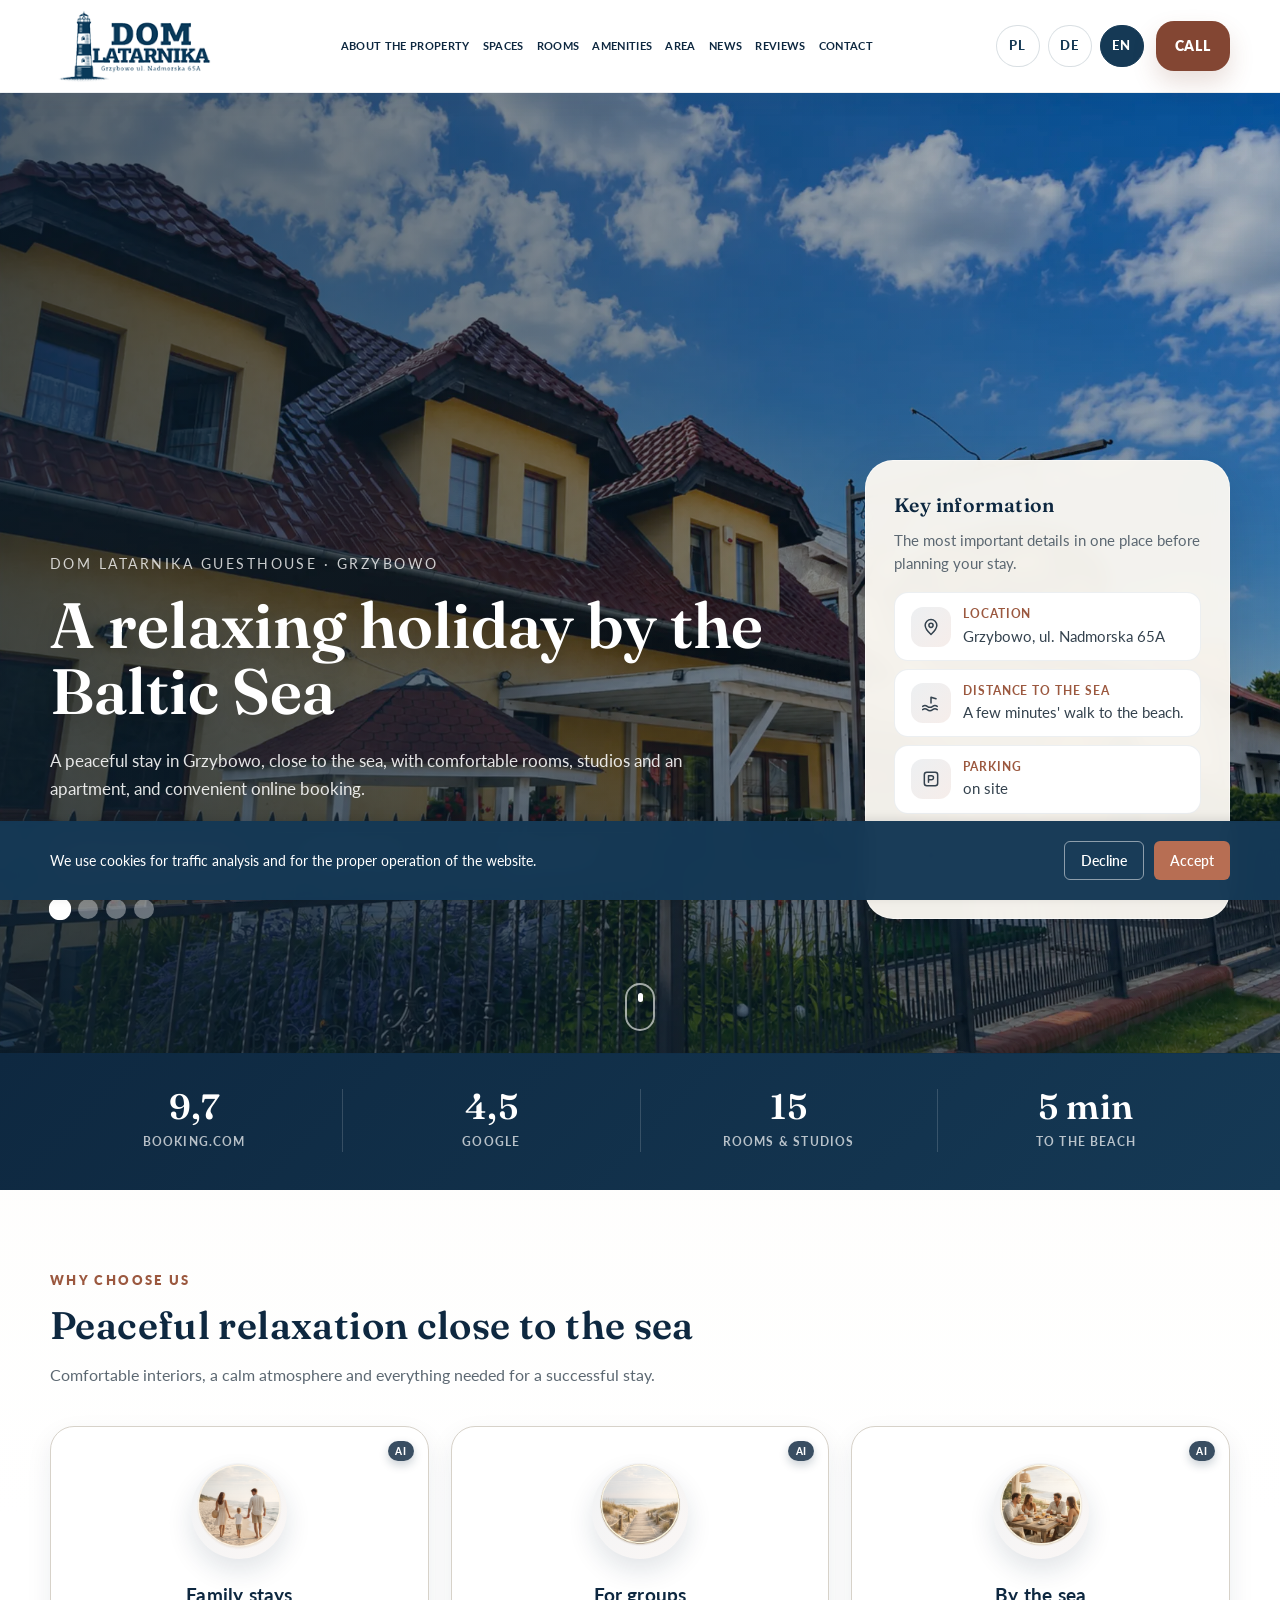
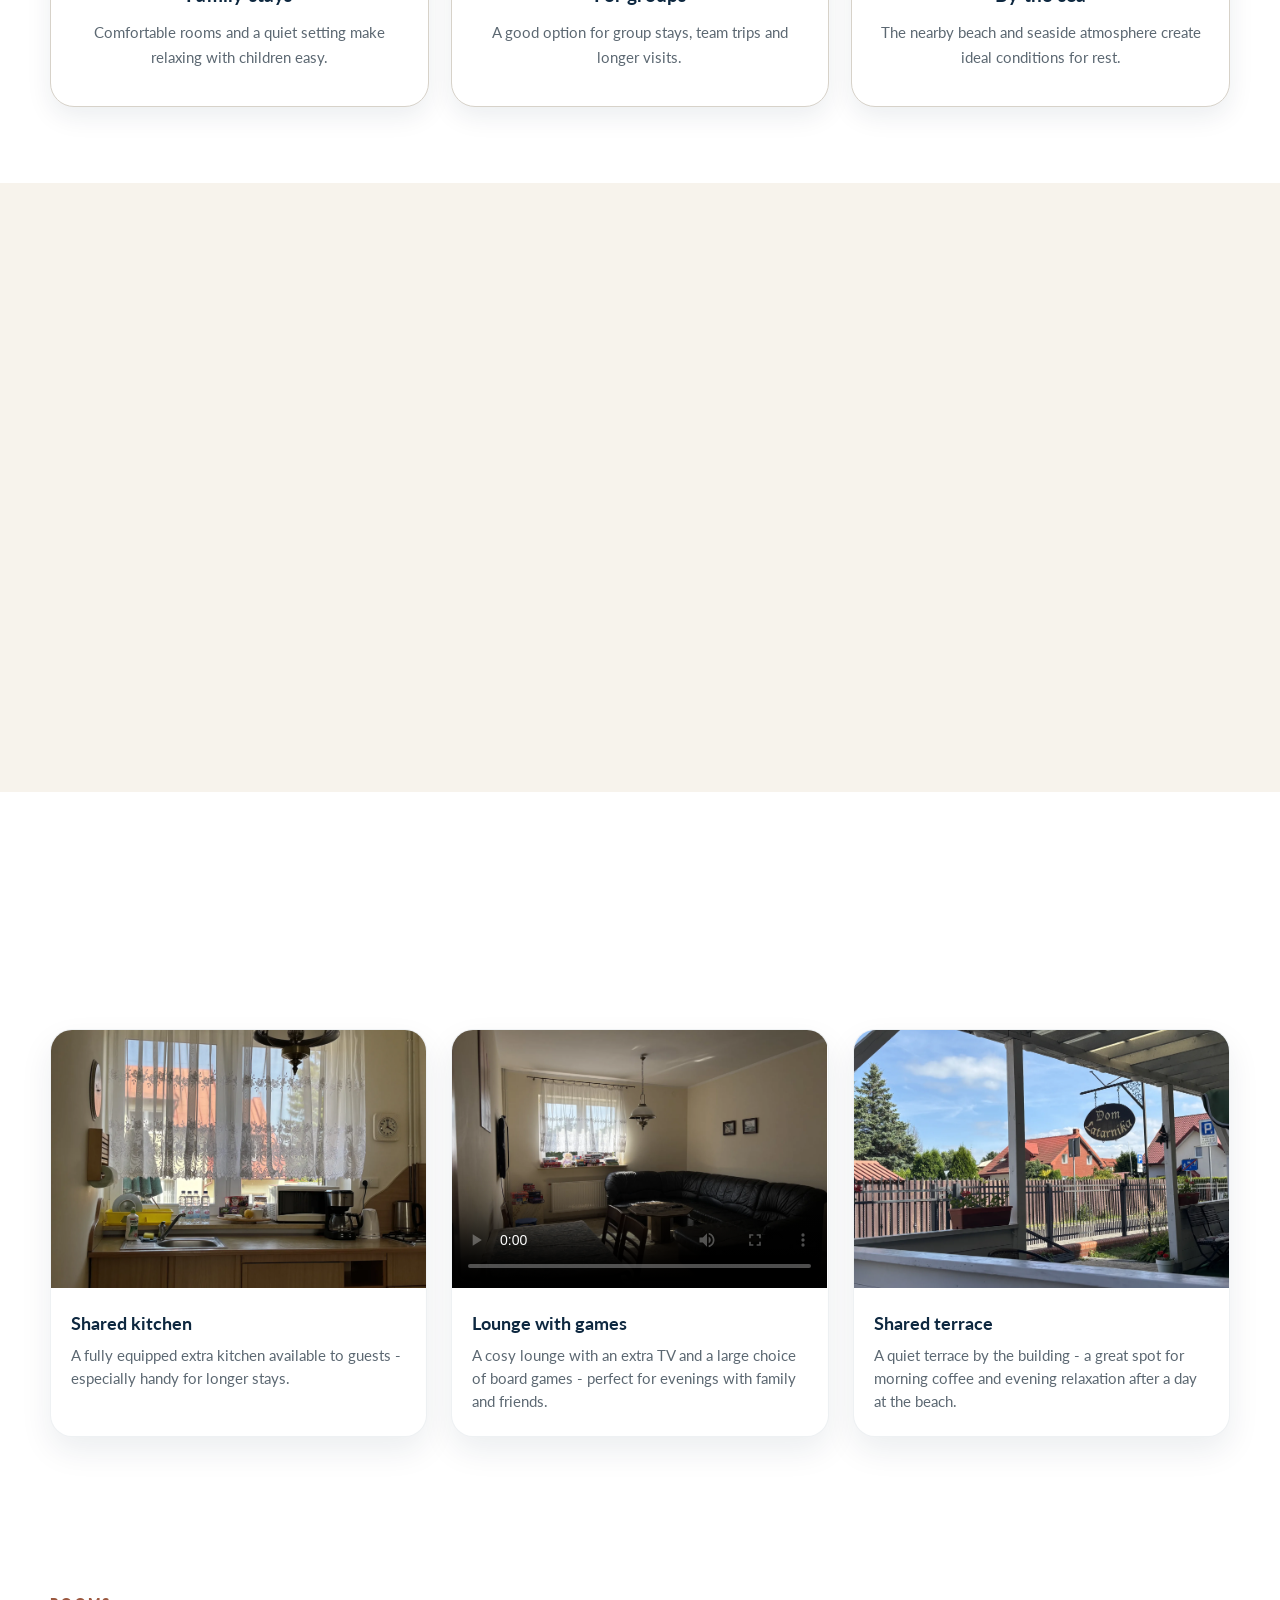
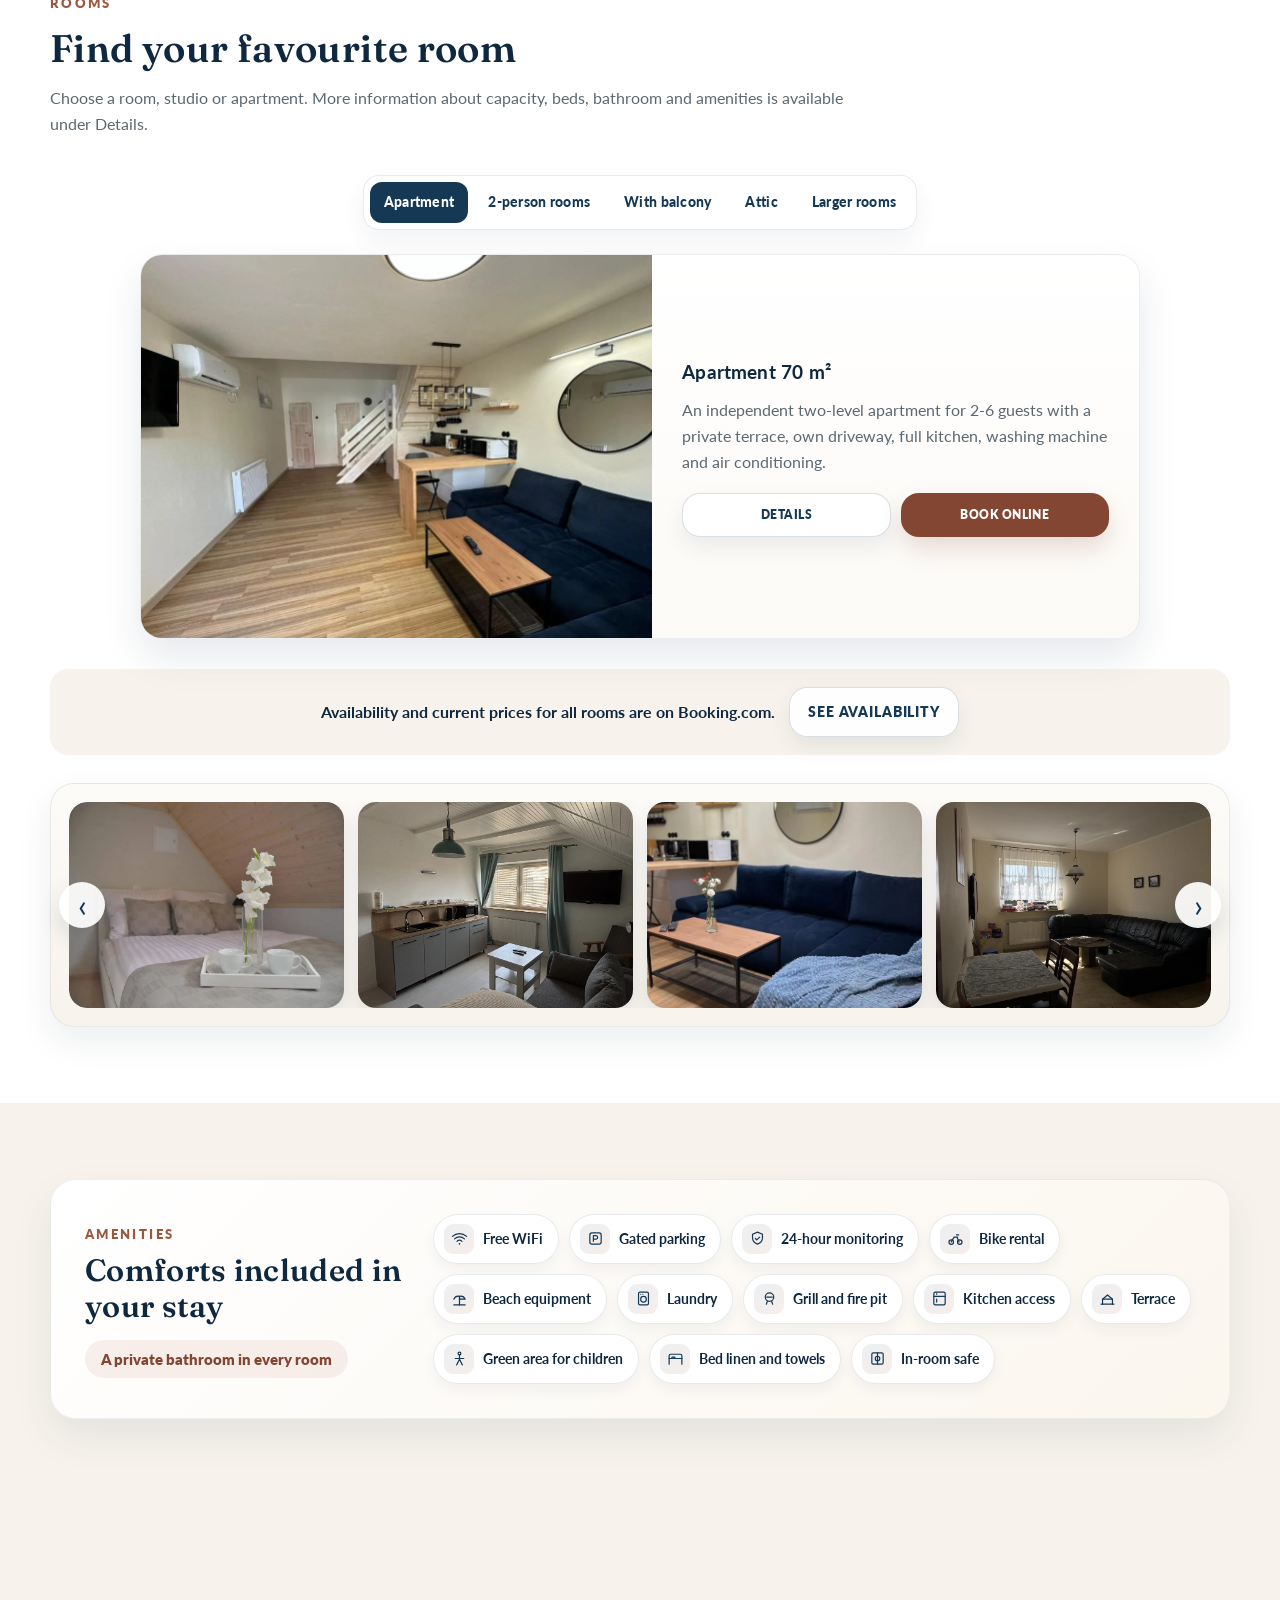
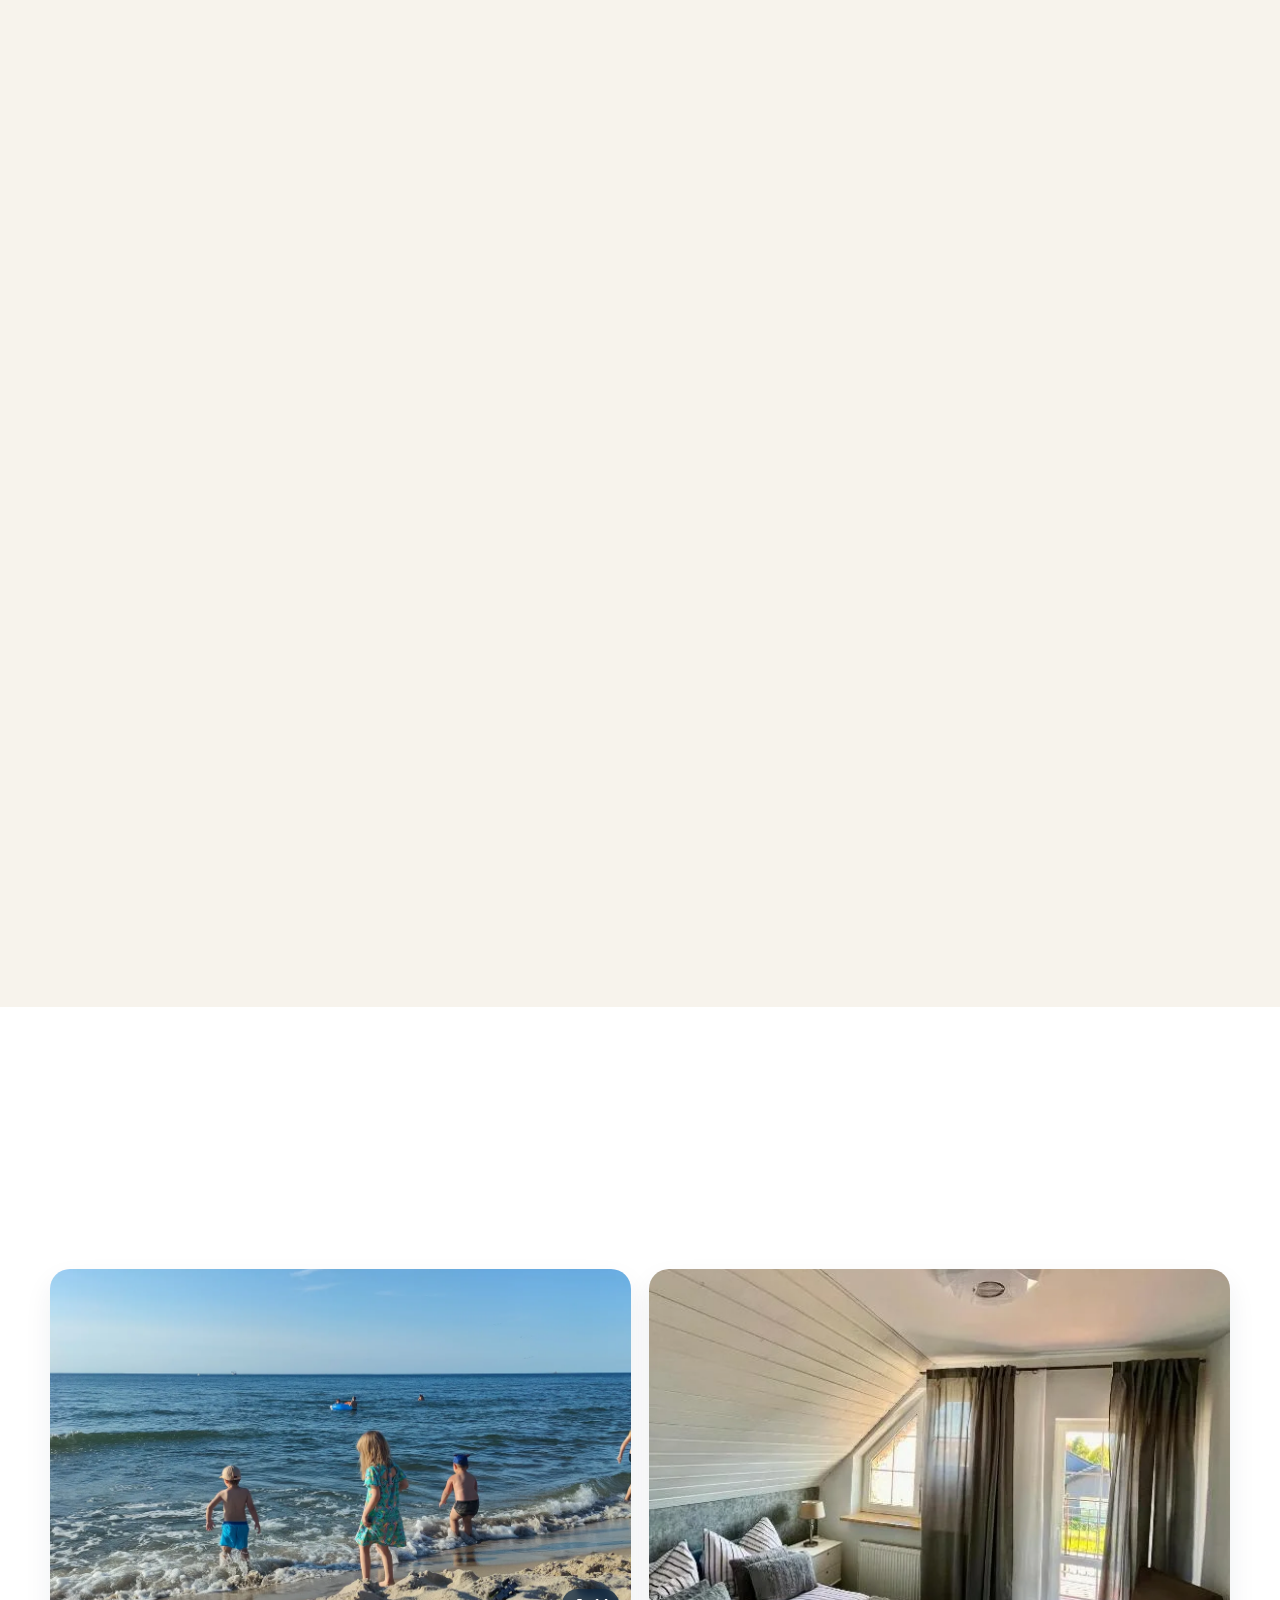
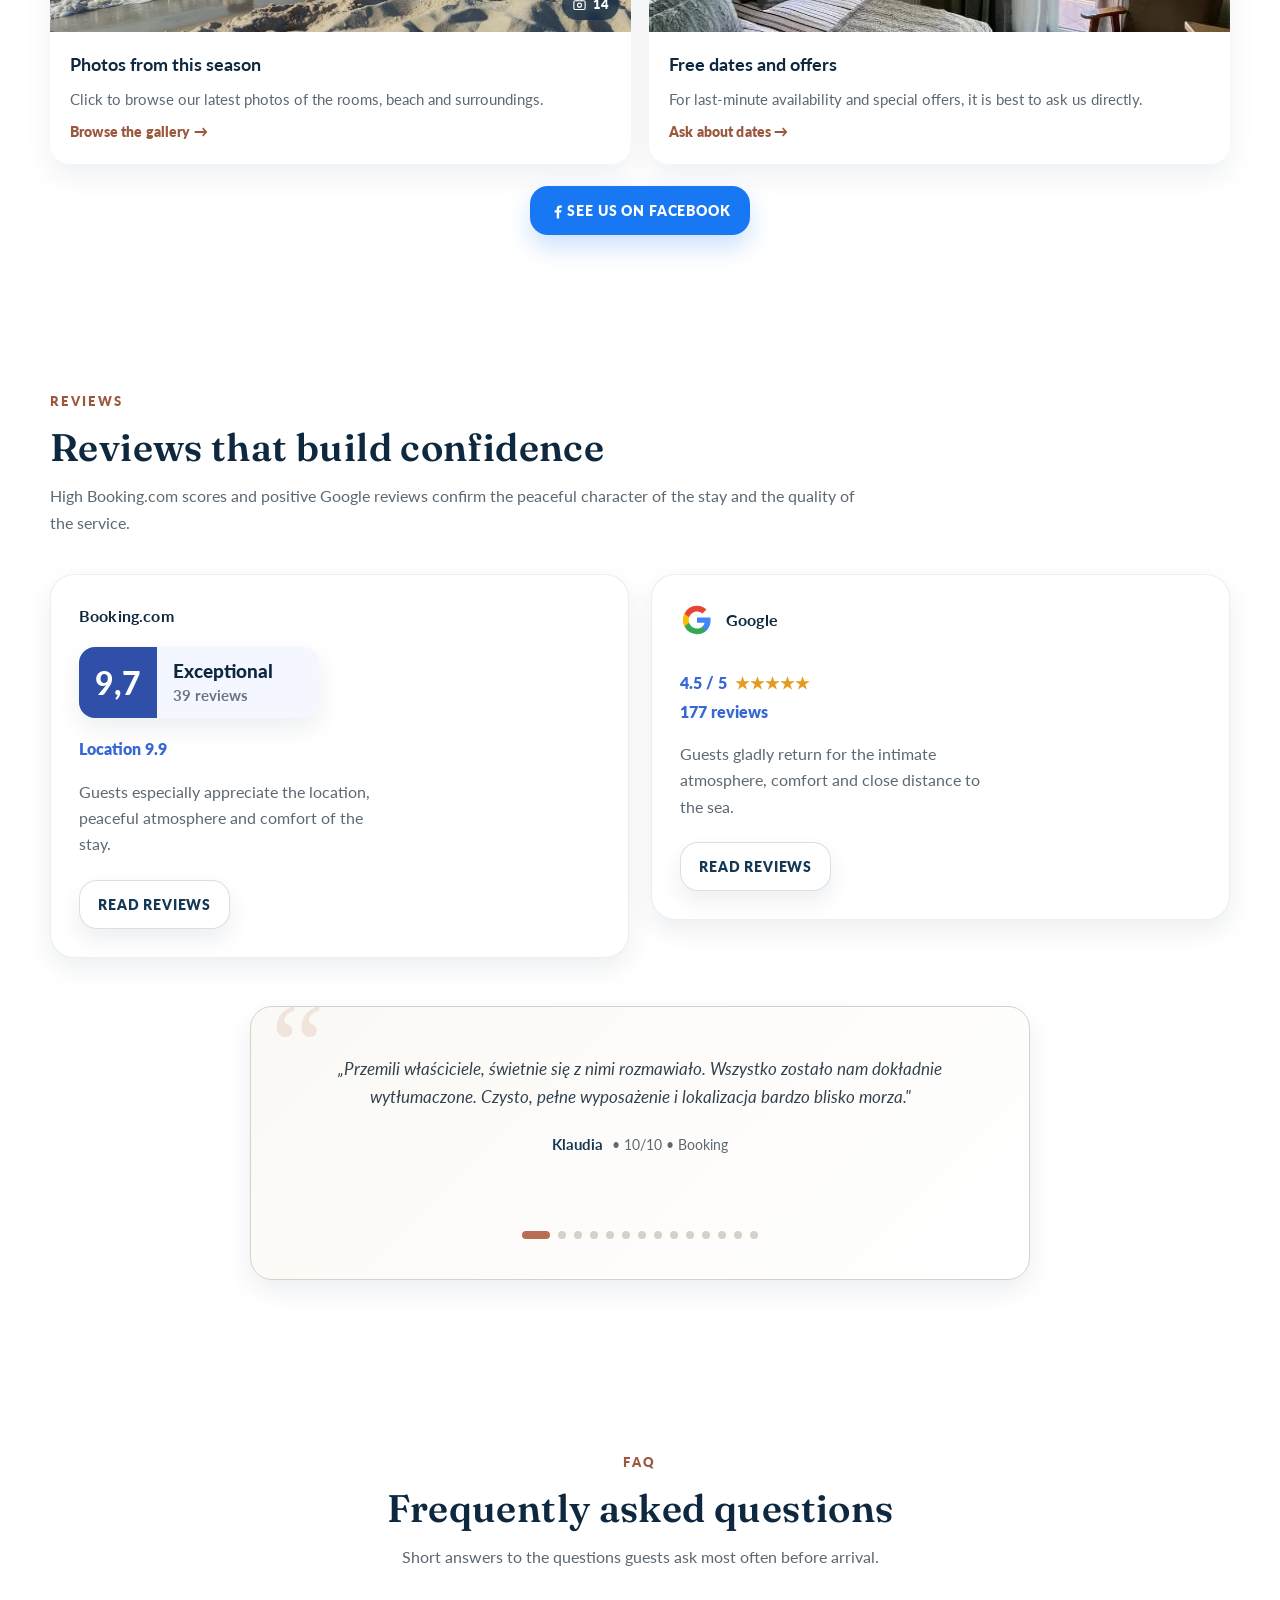
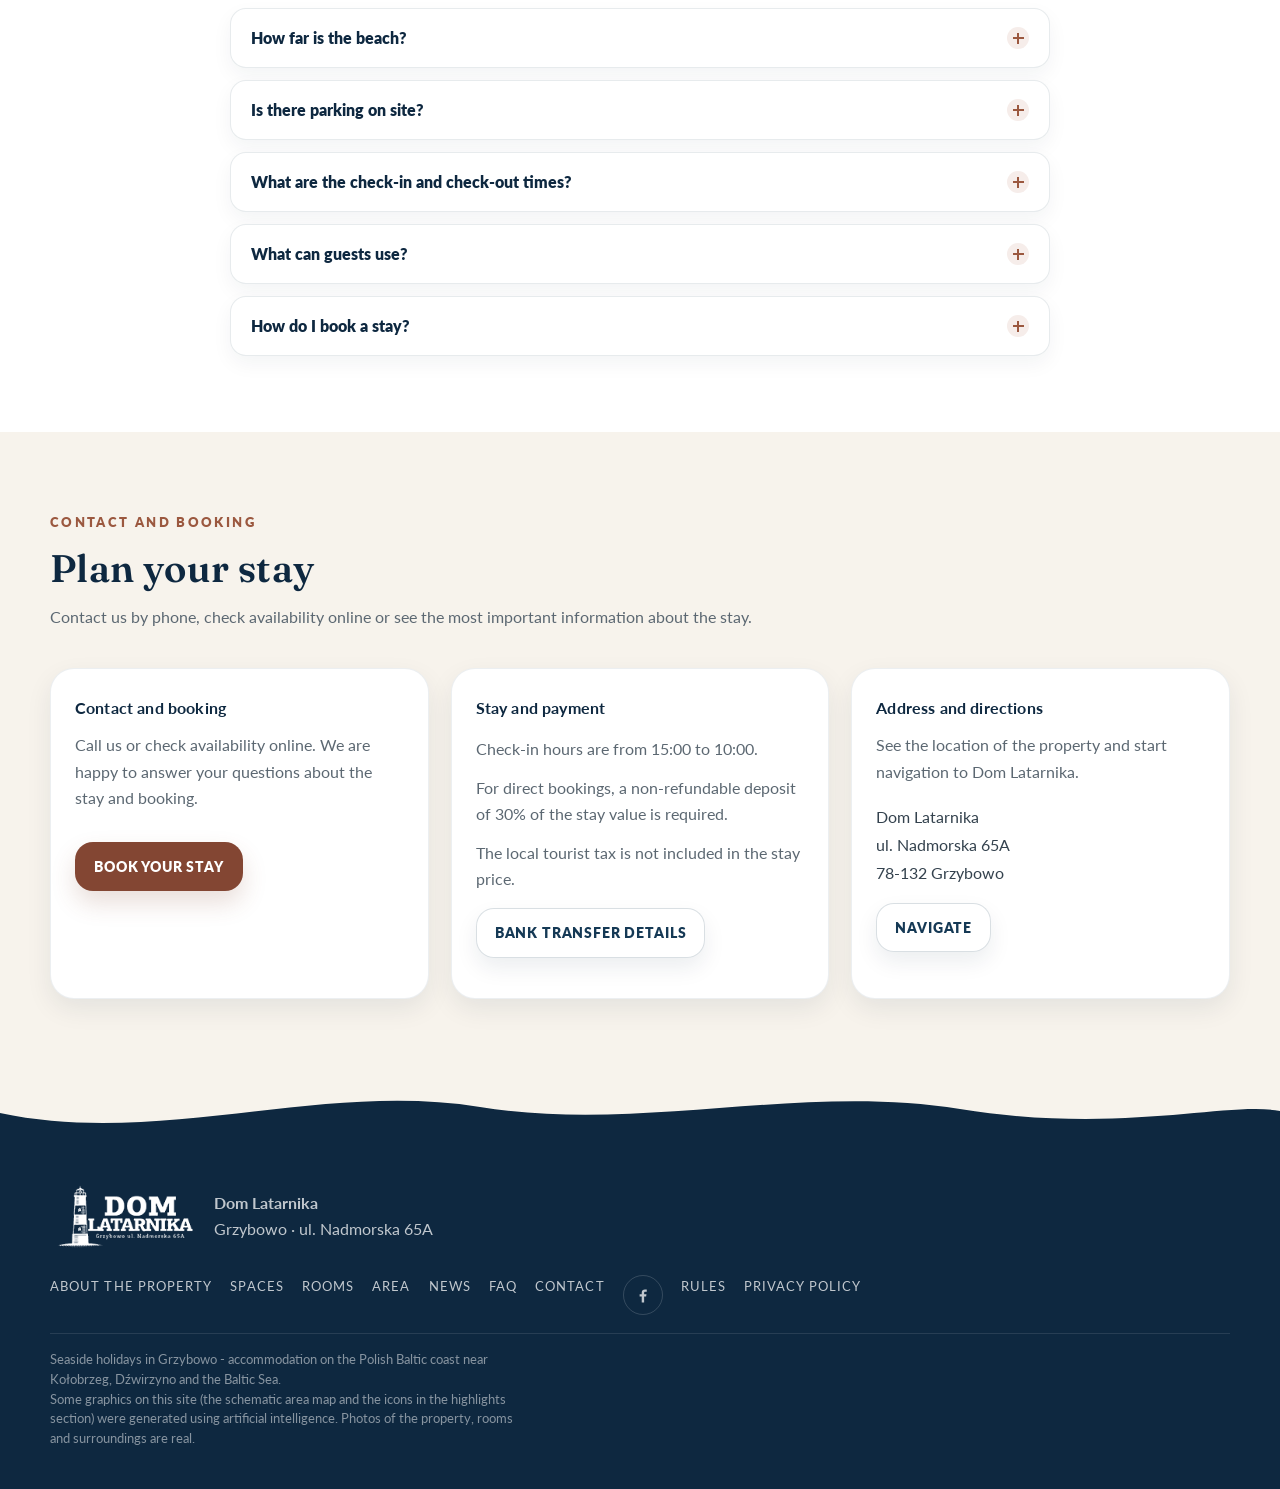
==== commit 97ac5ecc: "Zamiana zdjec pokoi 1 i 2 Co-Authored-By: Claude Opus 4.8 <noreply@anthropic.com>" ====
--- a/index.html
+++ b/index.html
@@ -819,7 +819,7 @@
   </footer>
 
   <!-- Główna logika strony głównej -->
-  <script src="assets/index.js?v=202608034" defer></script>
+  <script src="assets/index.js?v=202608035" defer></script>
 
   <!-- Cookie Consent -->
   <link rel="stylesheet" href="assets/cookie-consent.css?v=20260726">
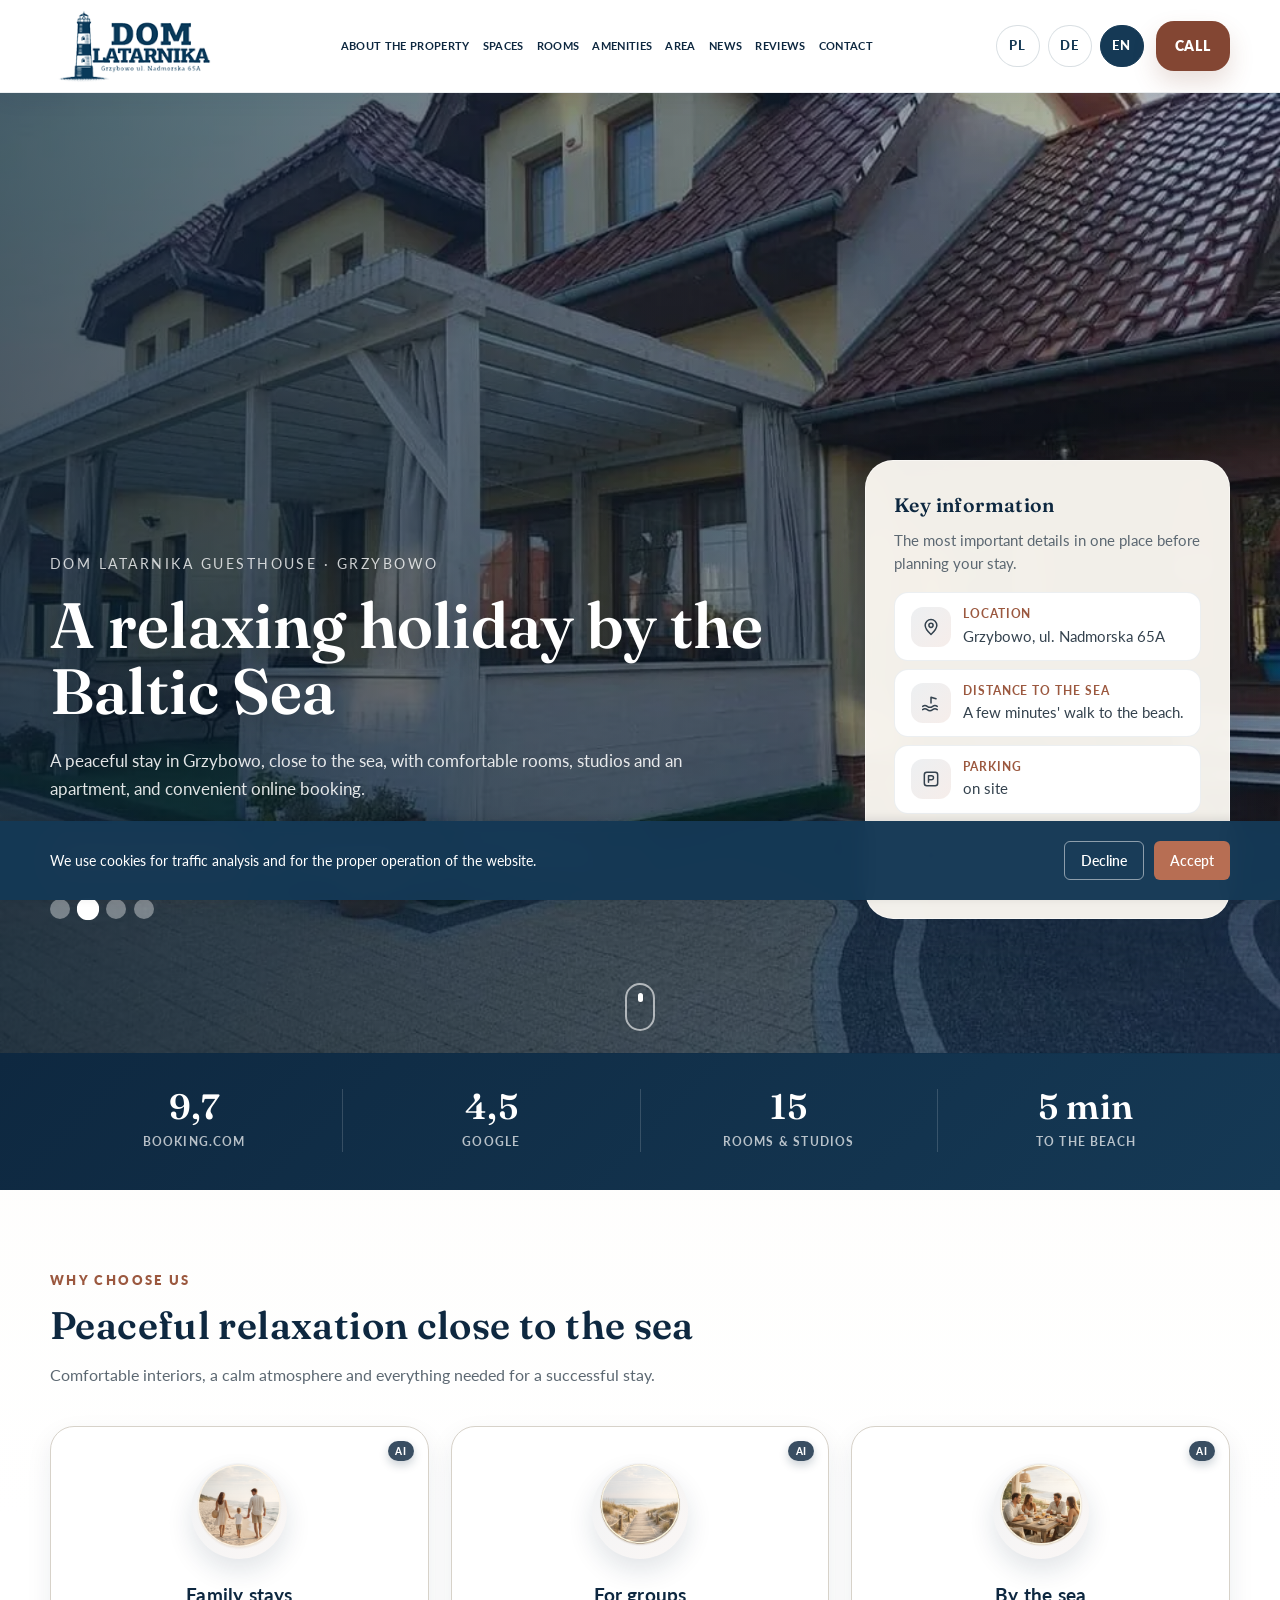
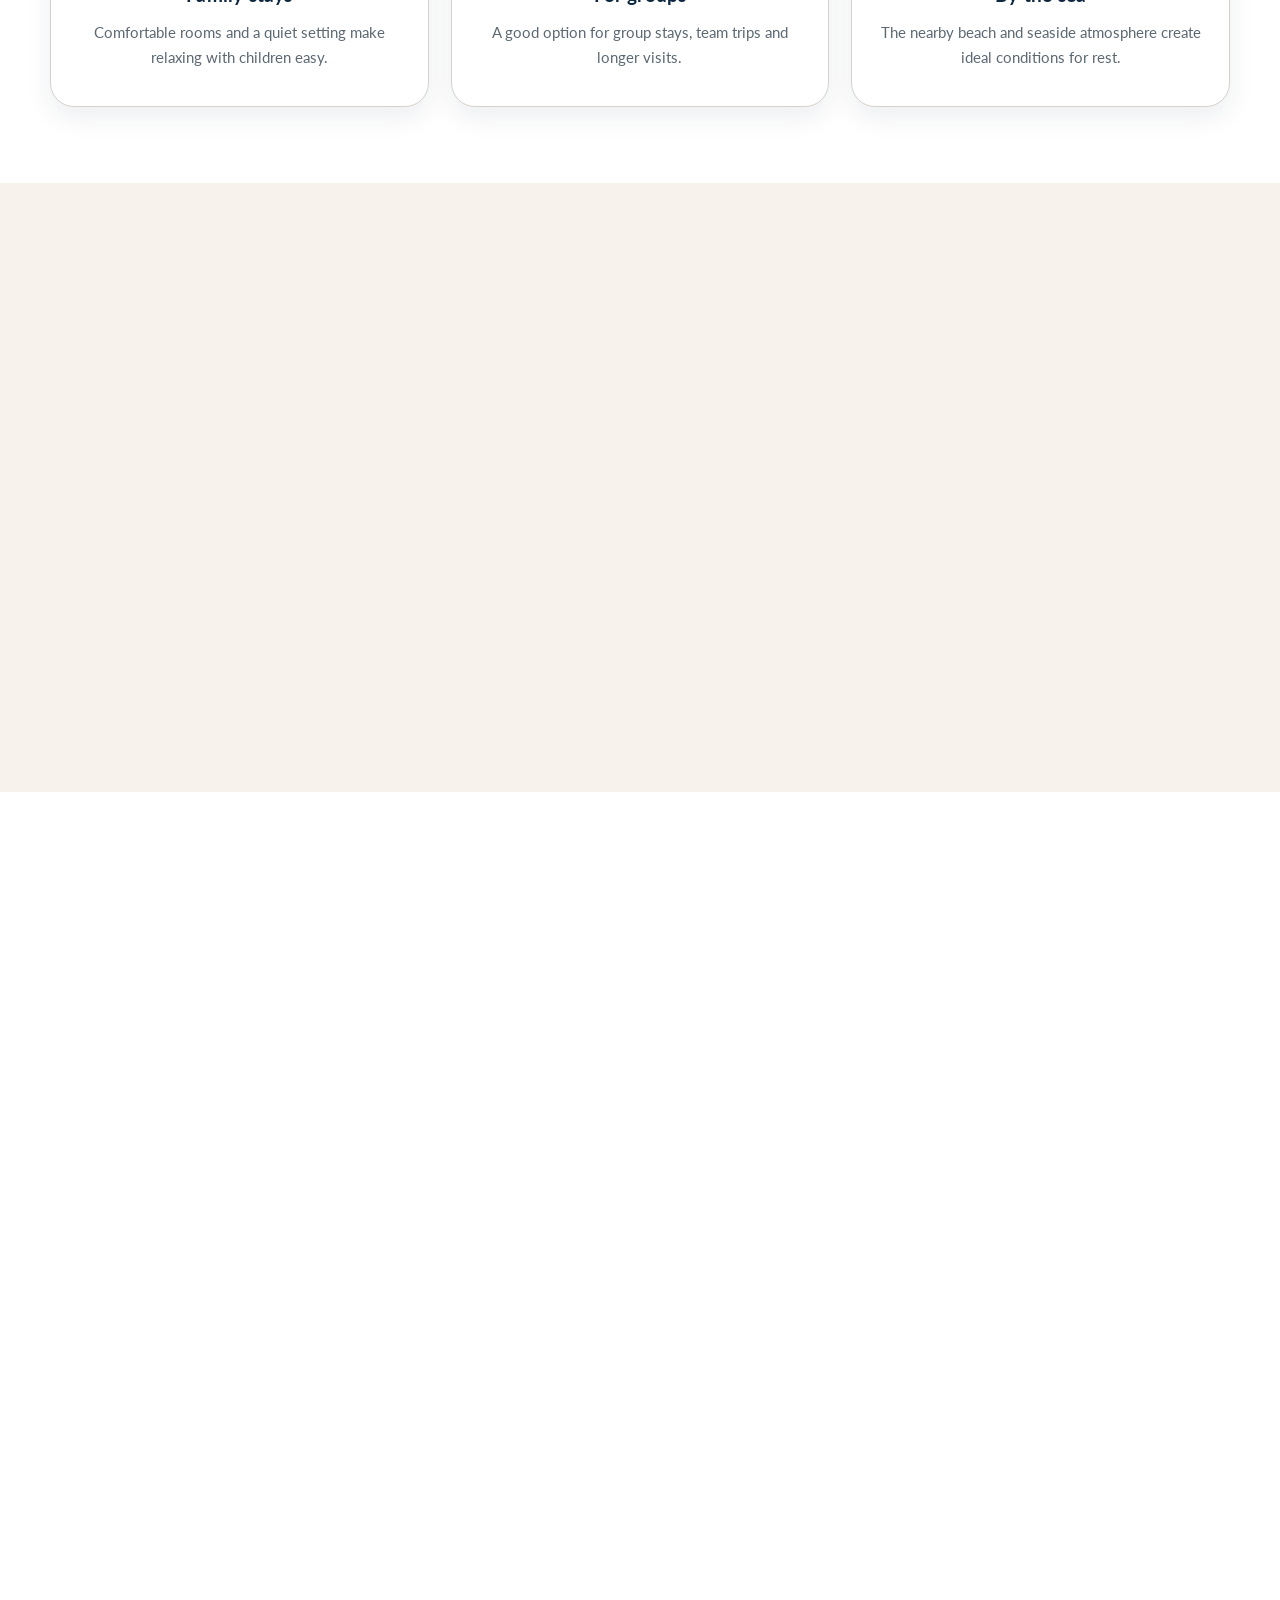
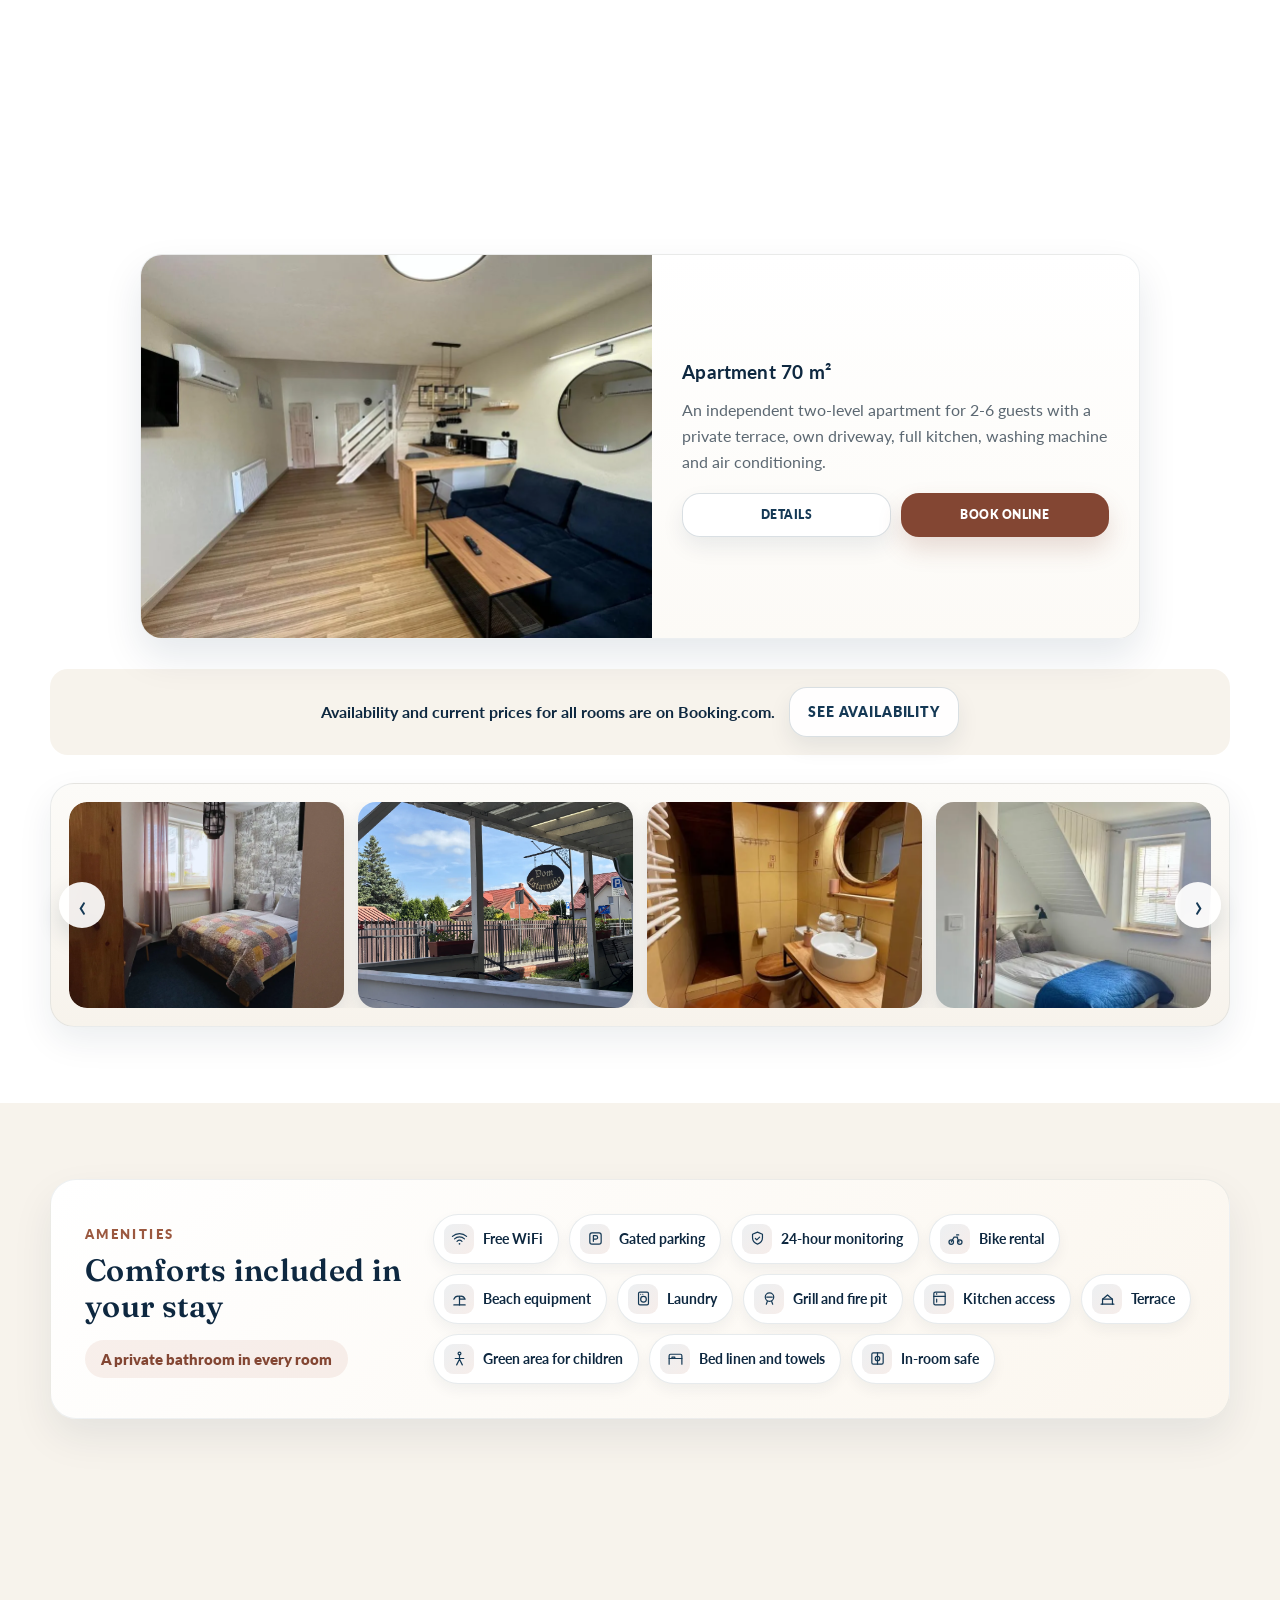
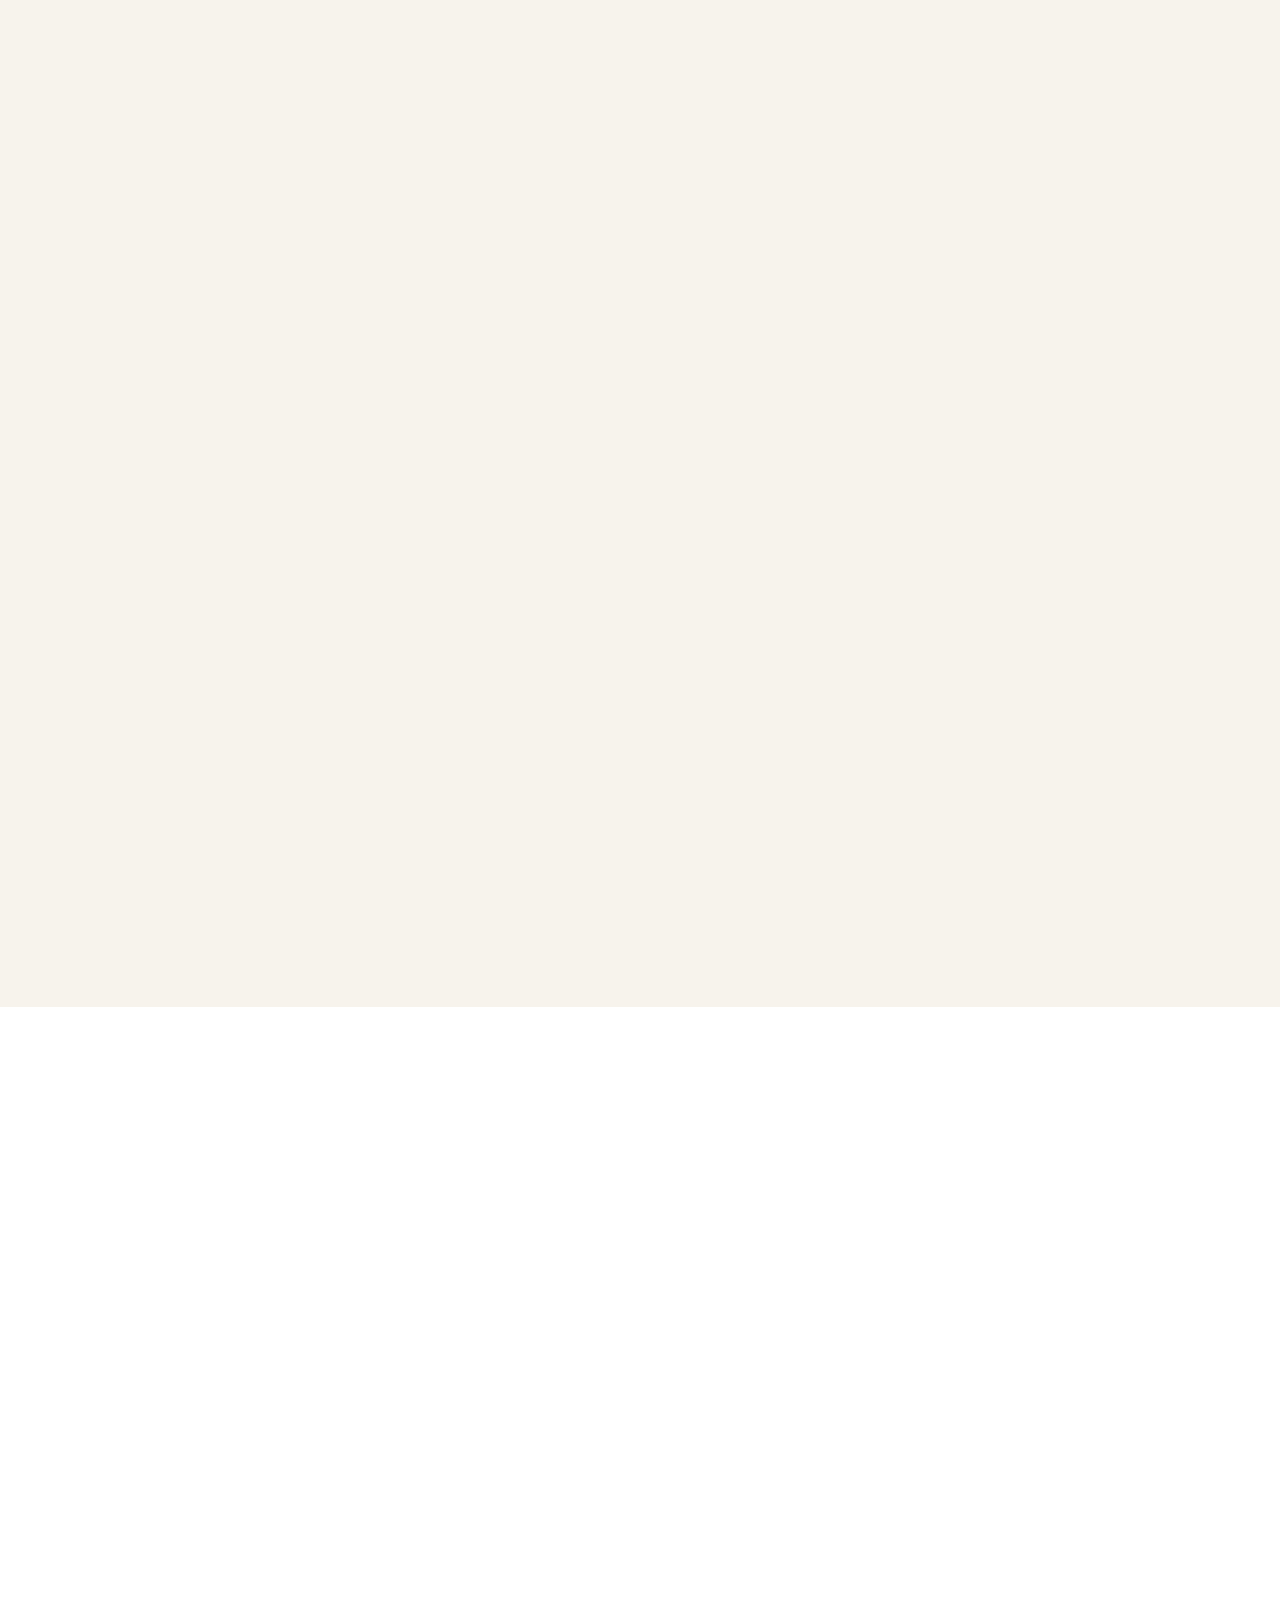
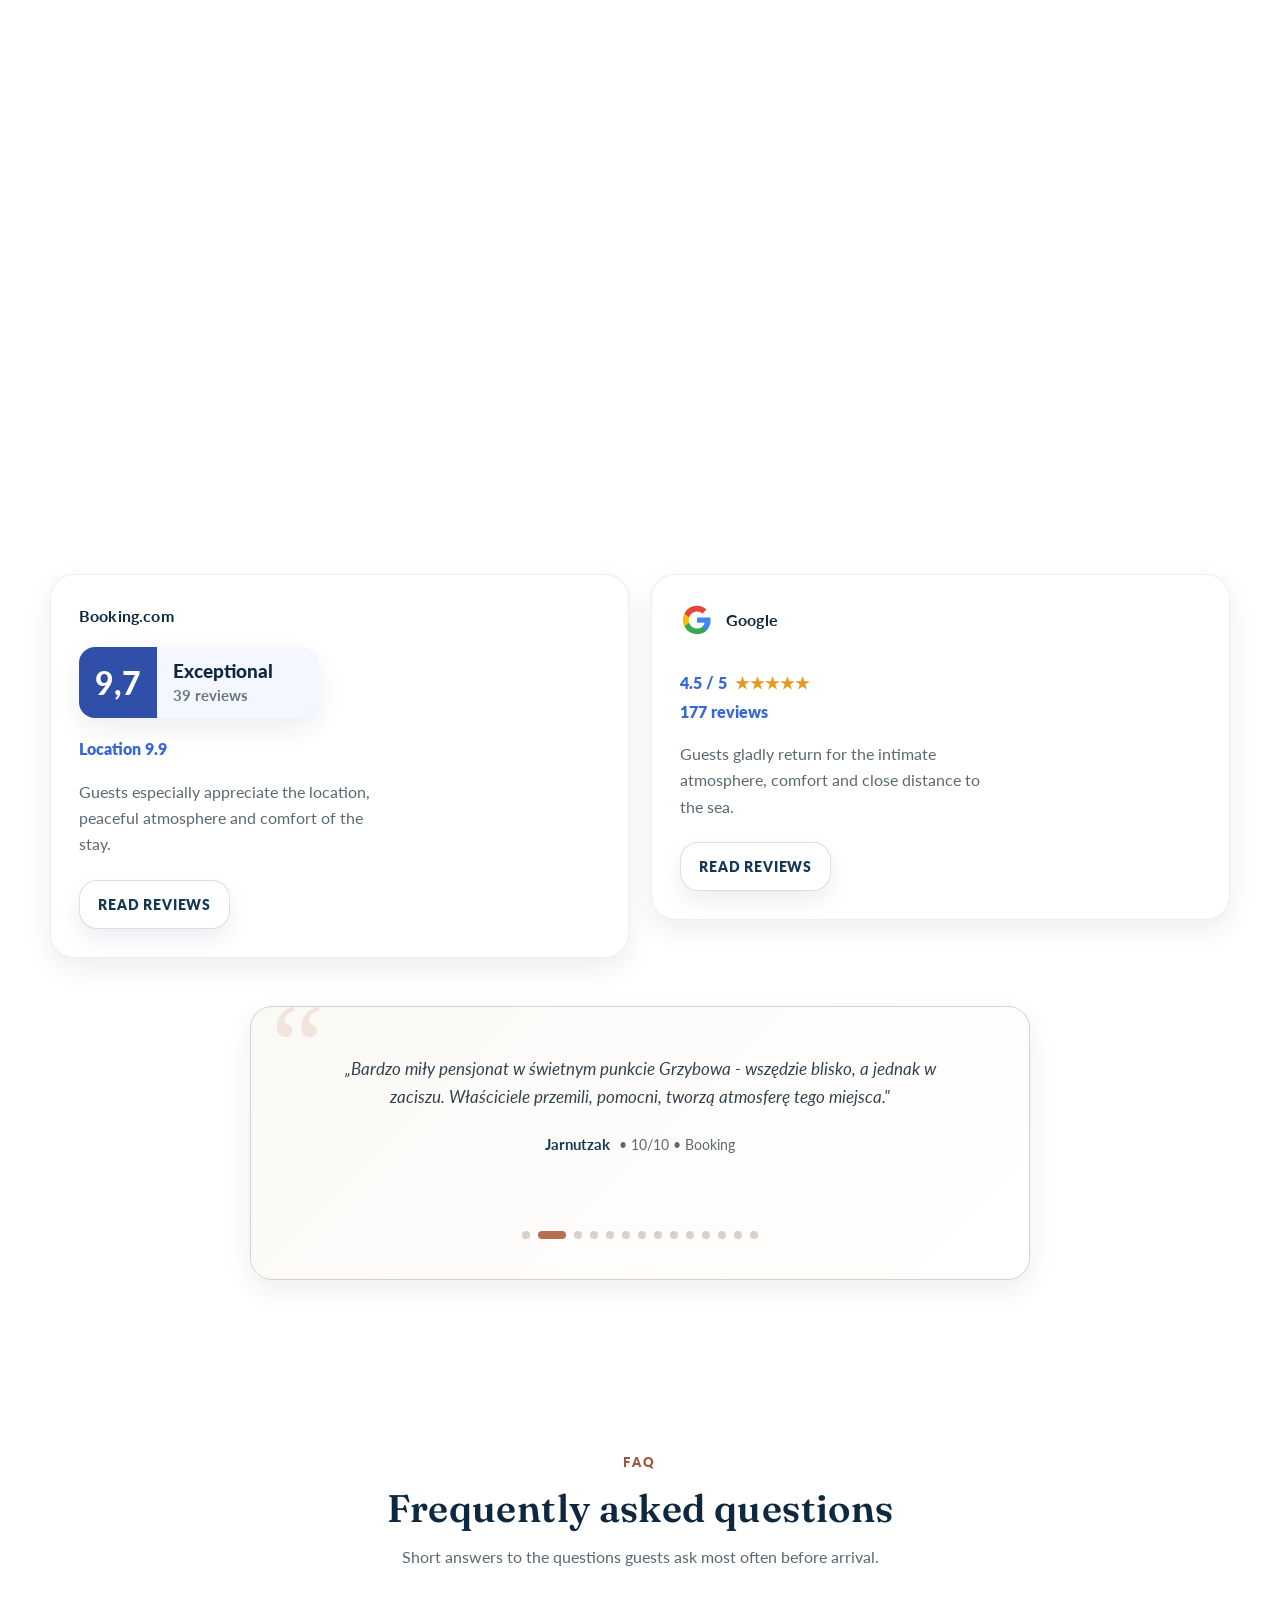
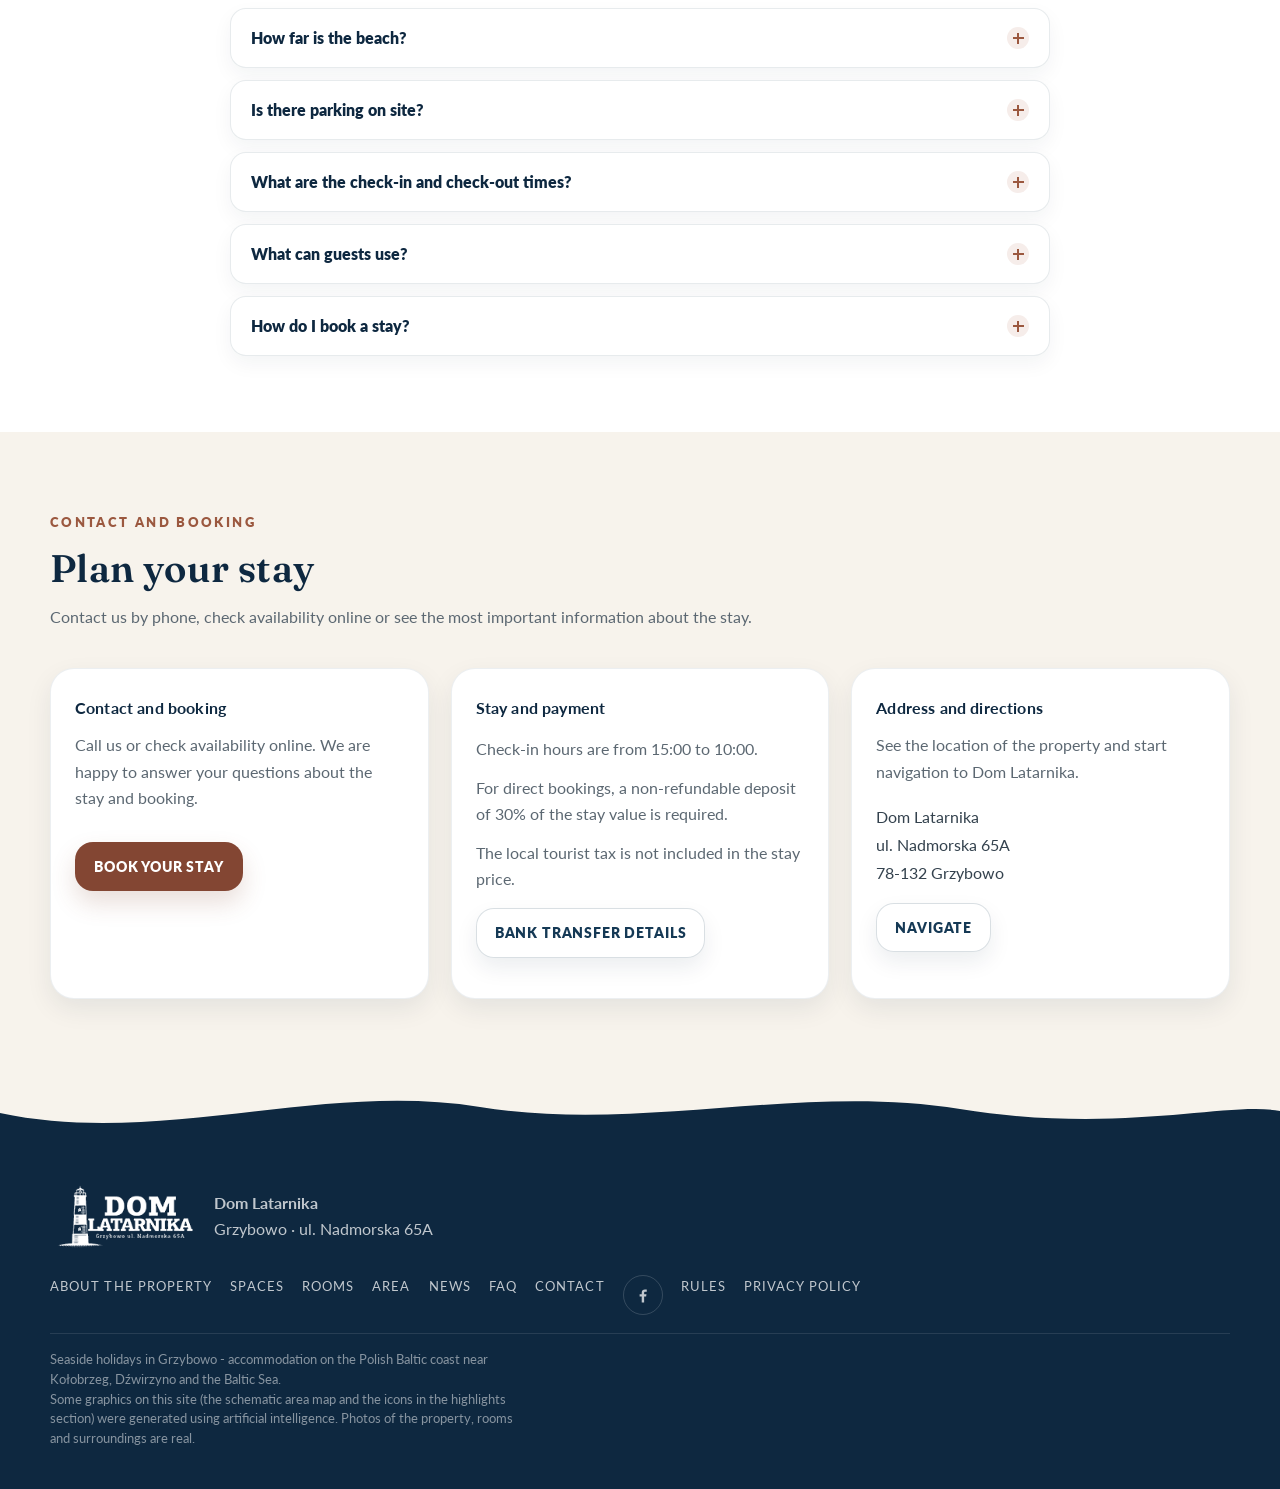
==== commit 38f5f7cc: "Pokoj 1 uzywa wlasnych zdjec room-1, pokoj 2 pelny zestaw room-2 Co-Authored-By: Claude Opus 4.8 <no" ====
--- a/index.html
+++ b/index.html
@@ -819,7 +819,7 @@
   </footer>
 
   <!-- Główna logika strony głównej -->
-  <script src="assets/index.js?v=202608035" defer></script>
+  <script src="assets/index.js?v=202608036" defer></script>
 
   <!-- Cookie Consent -->
   <link rel="stylesheet" href="assets/cookie-consent.css?v=20260726">
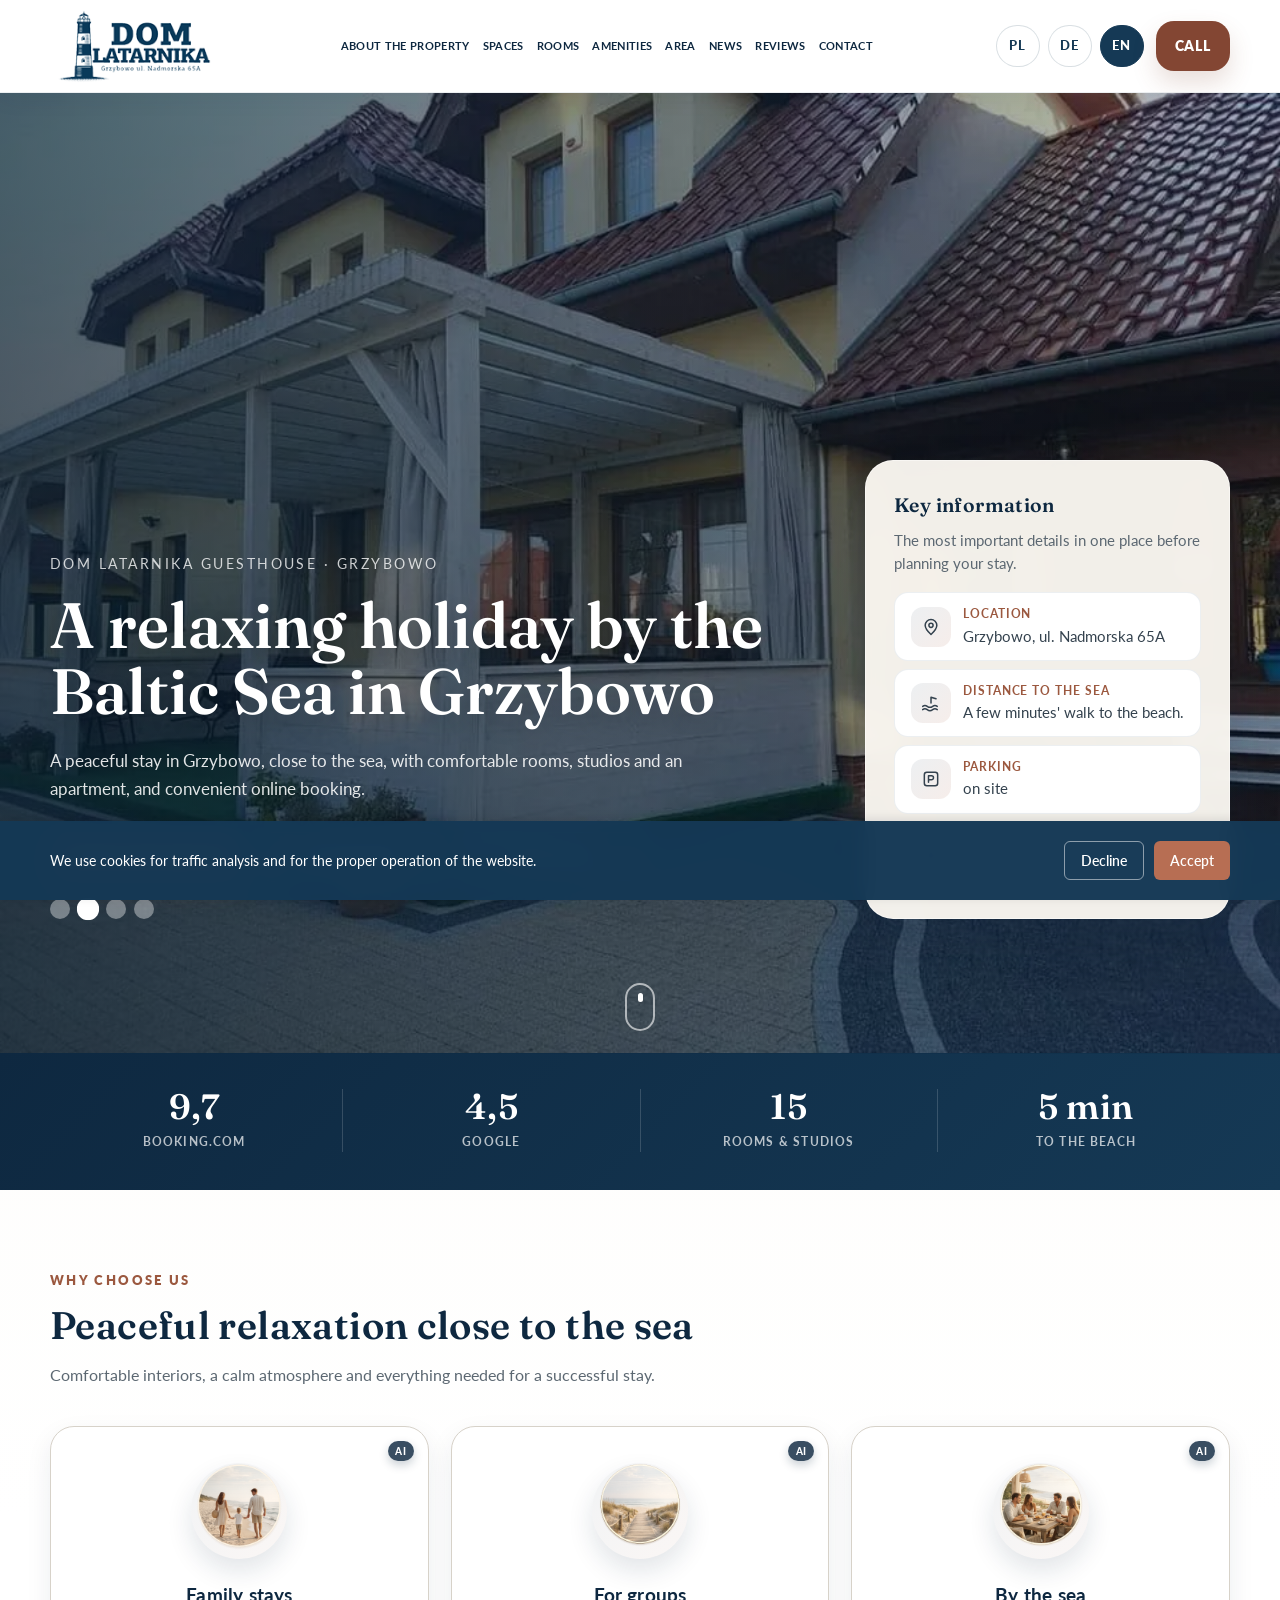
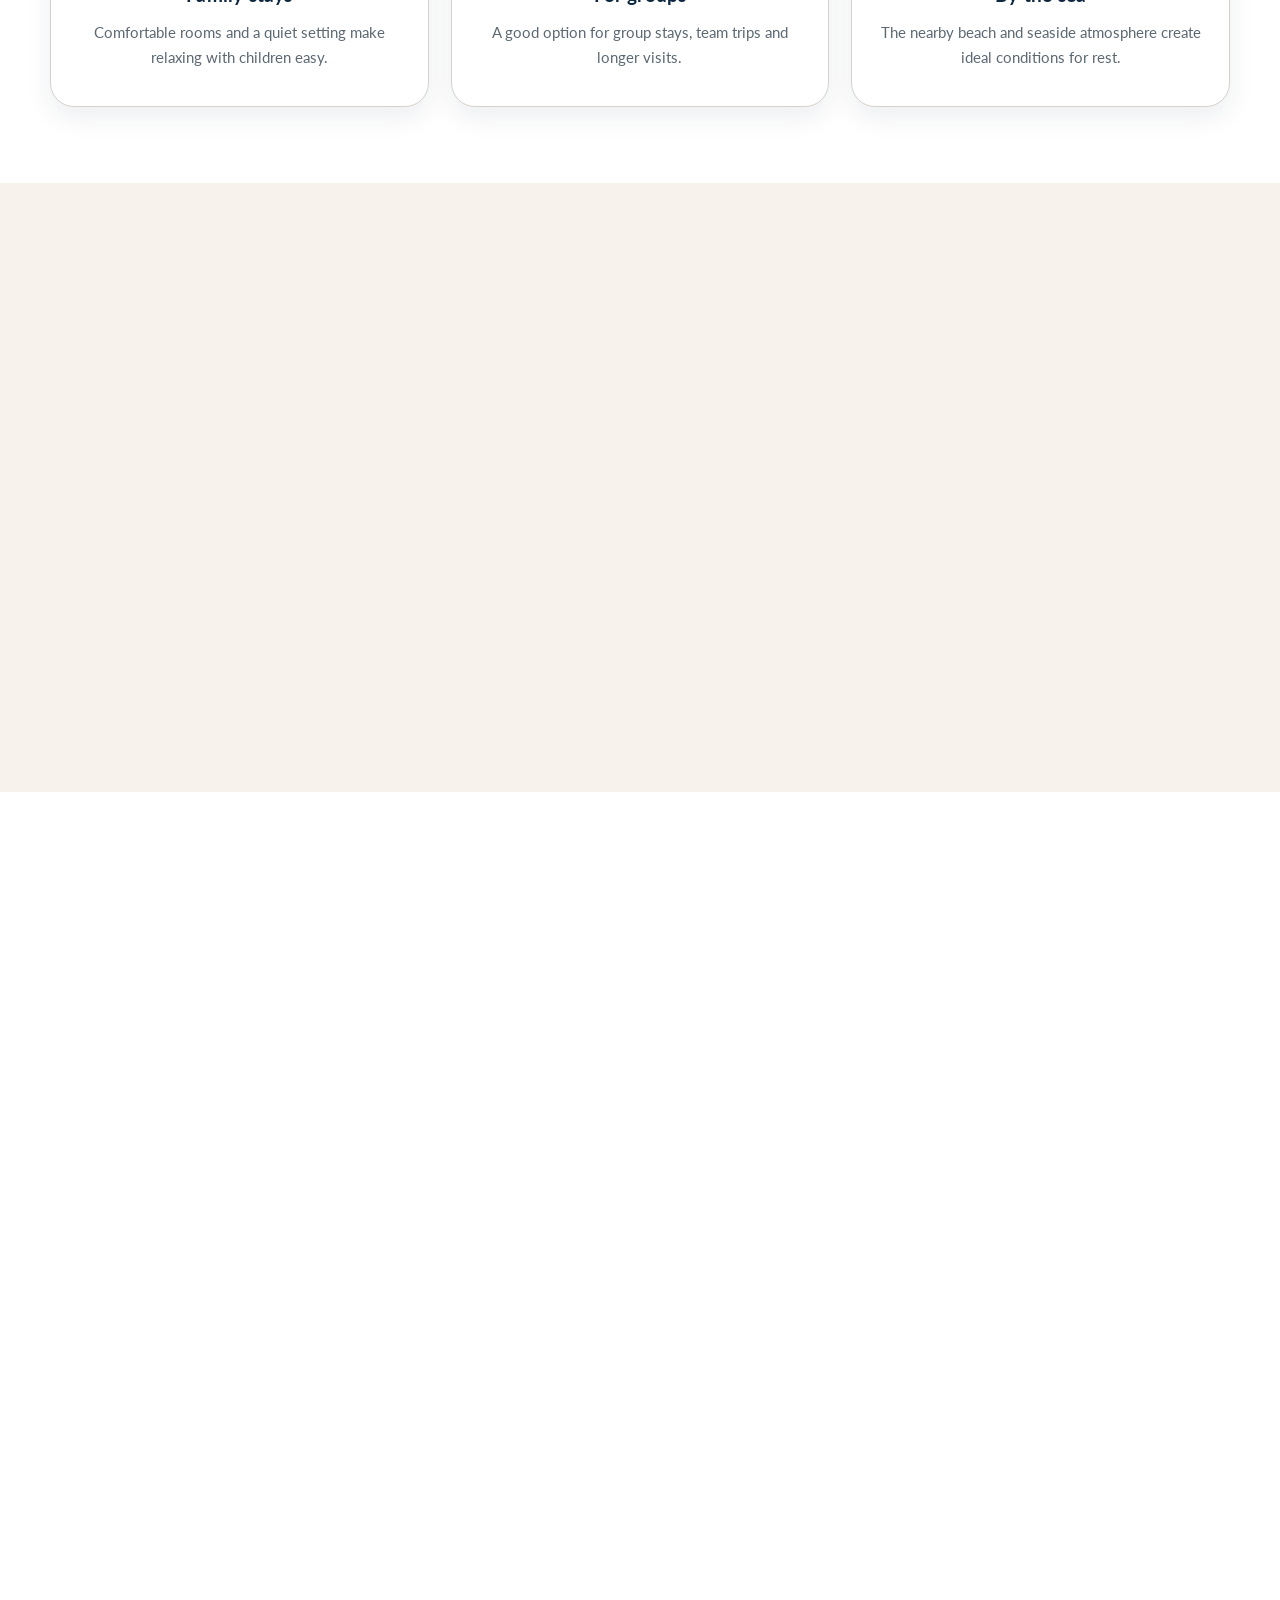
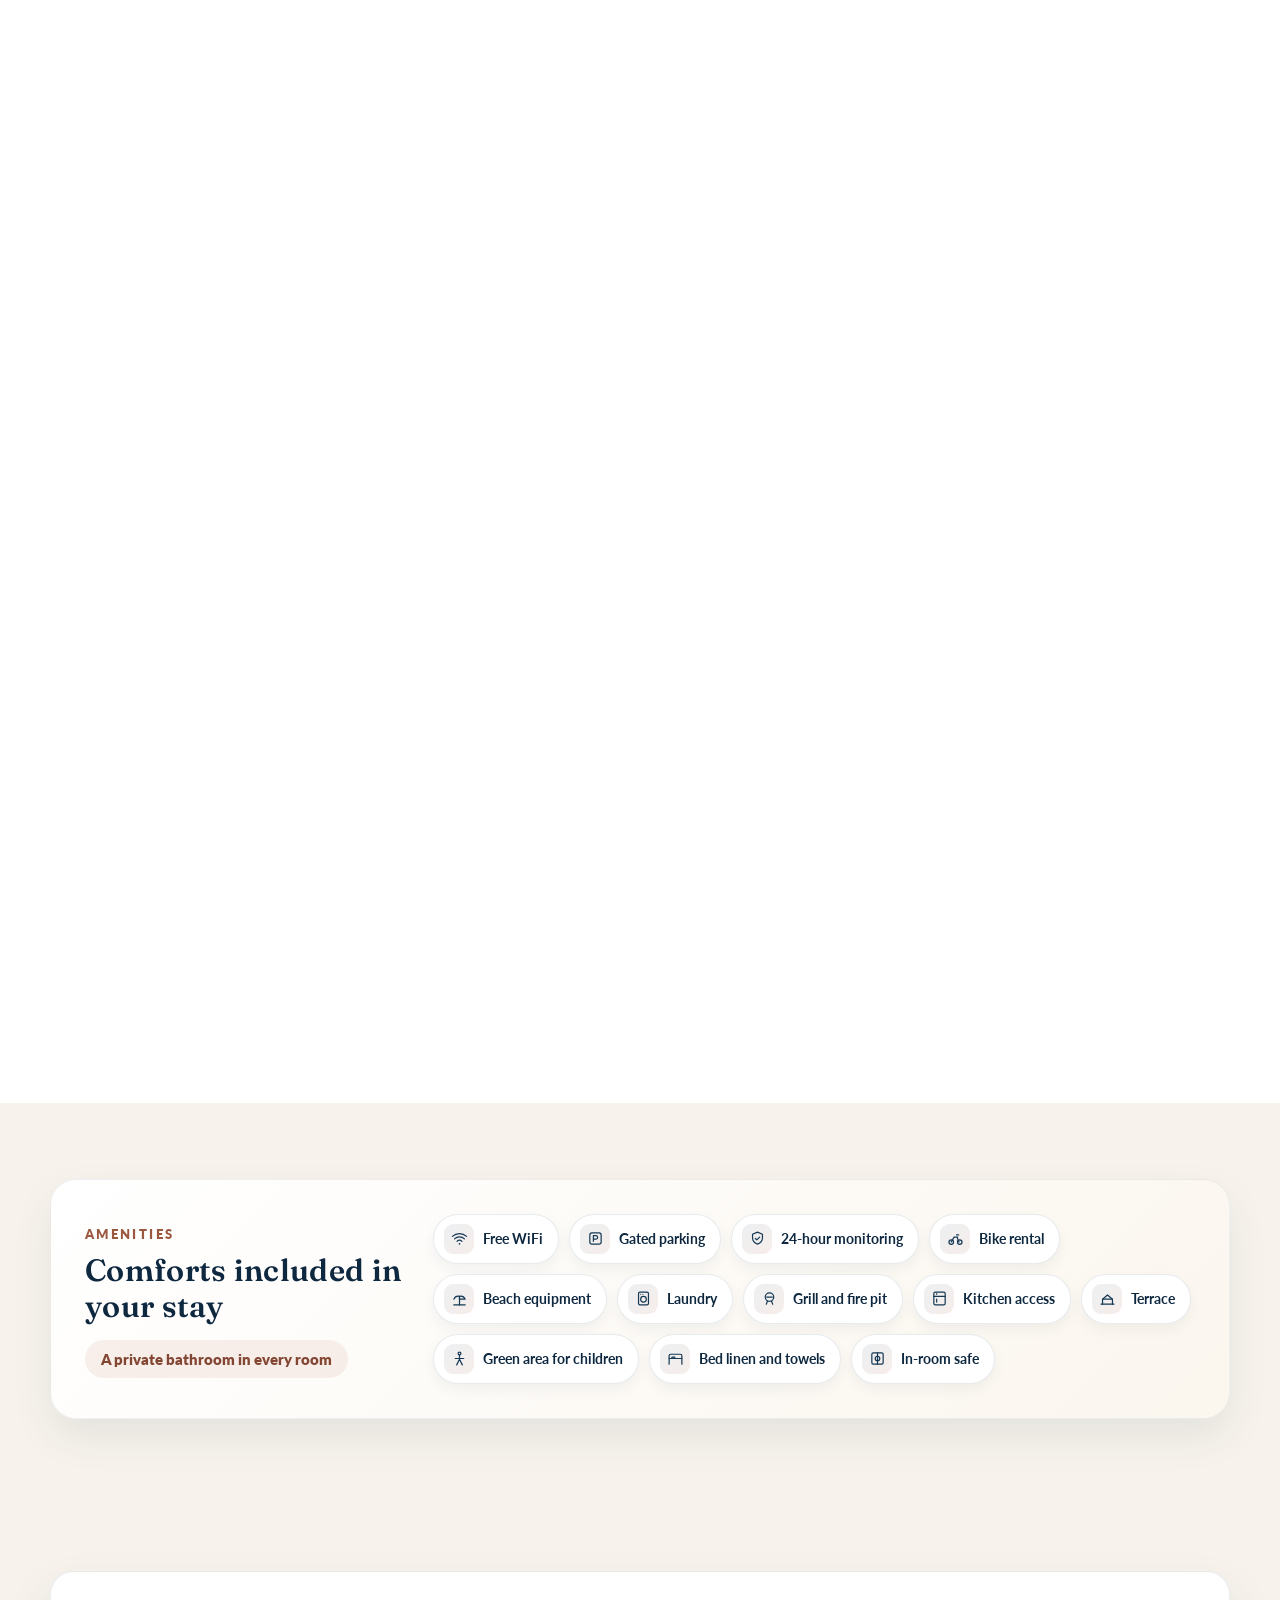
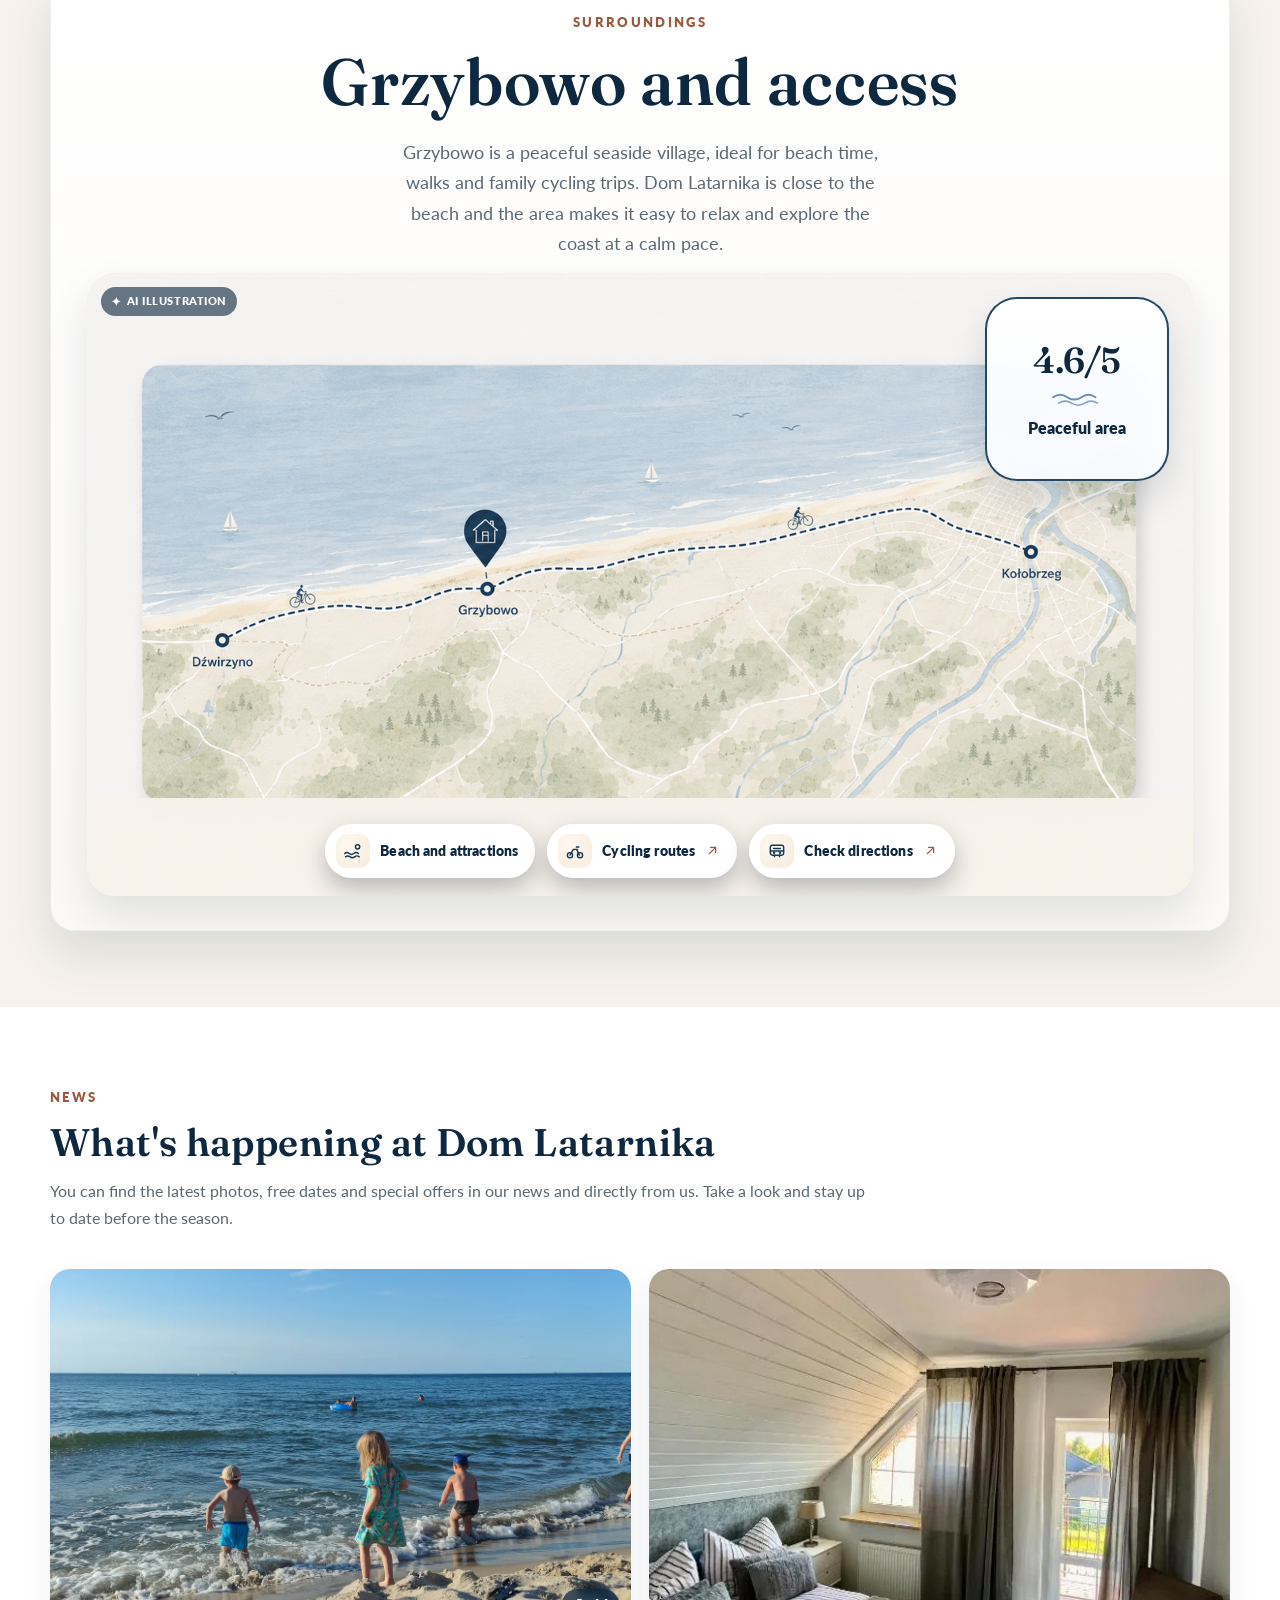
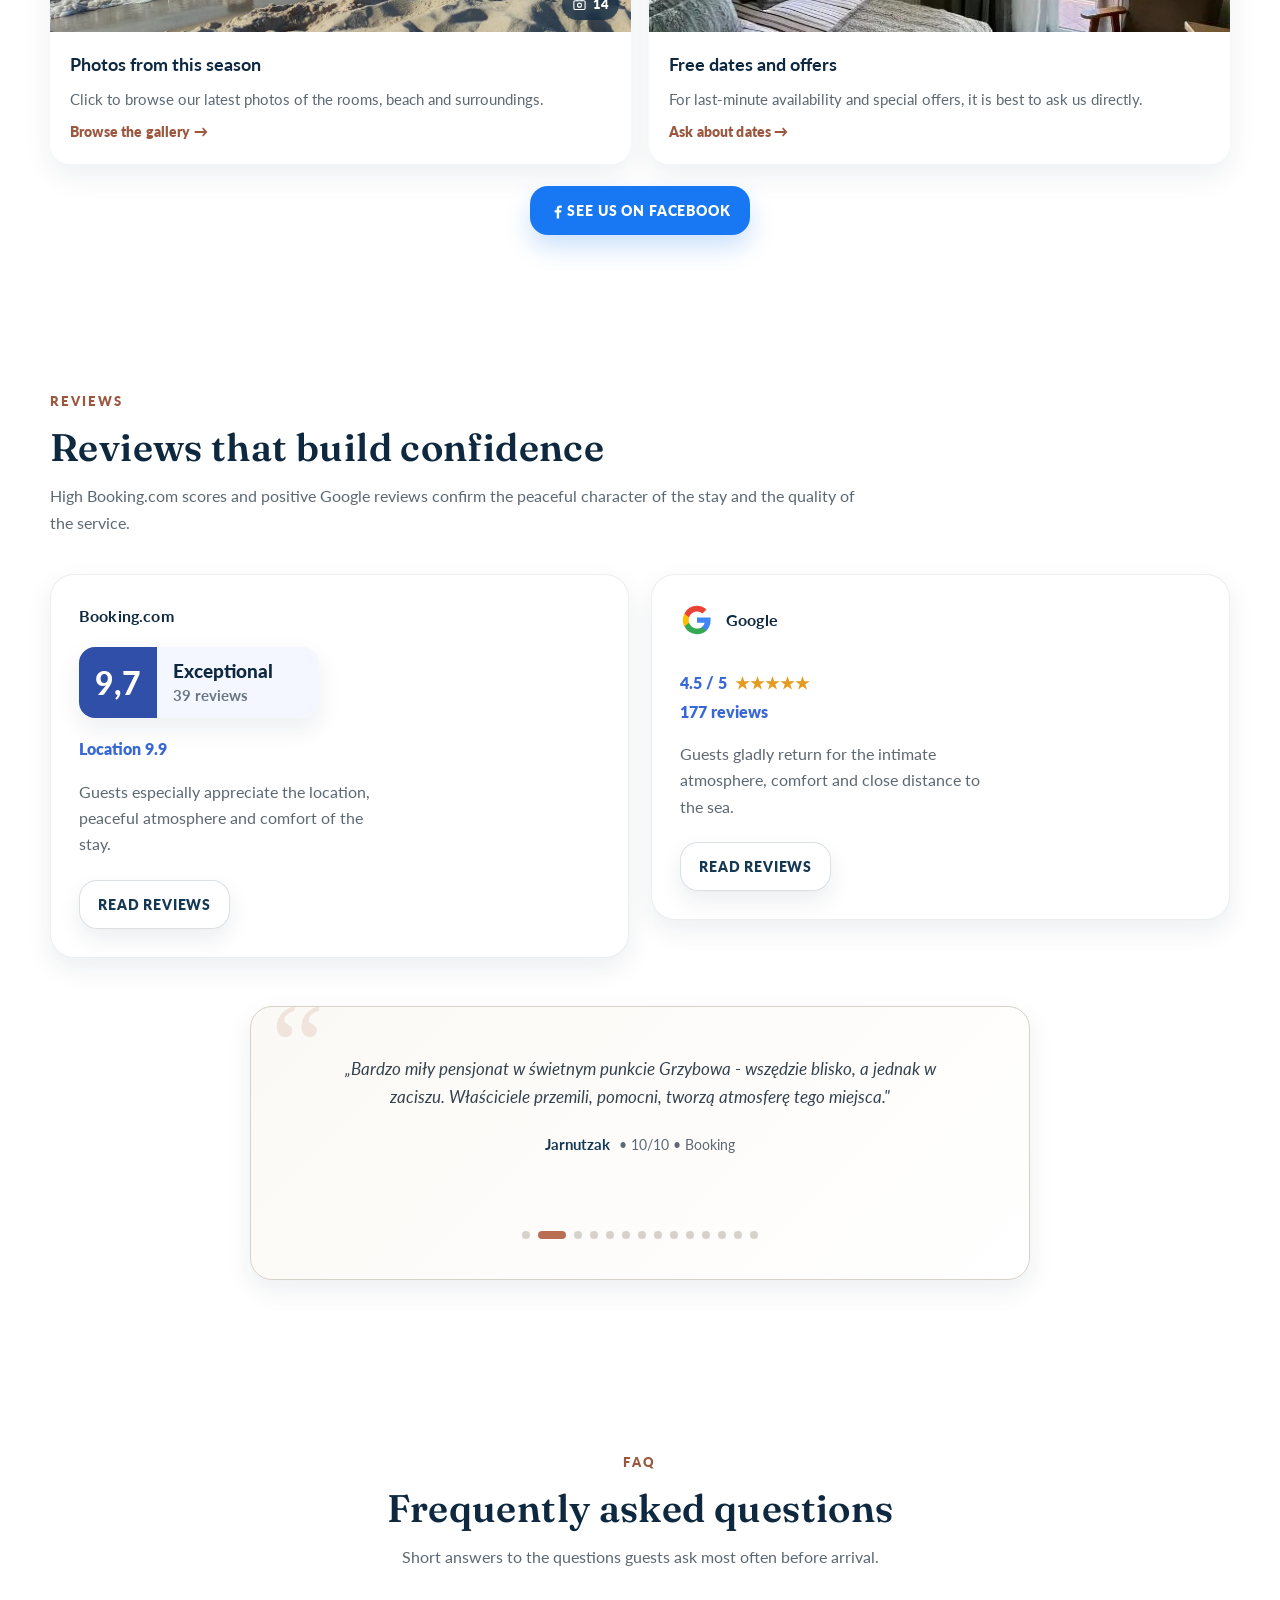
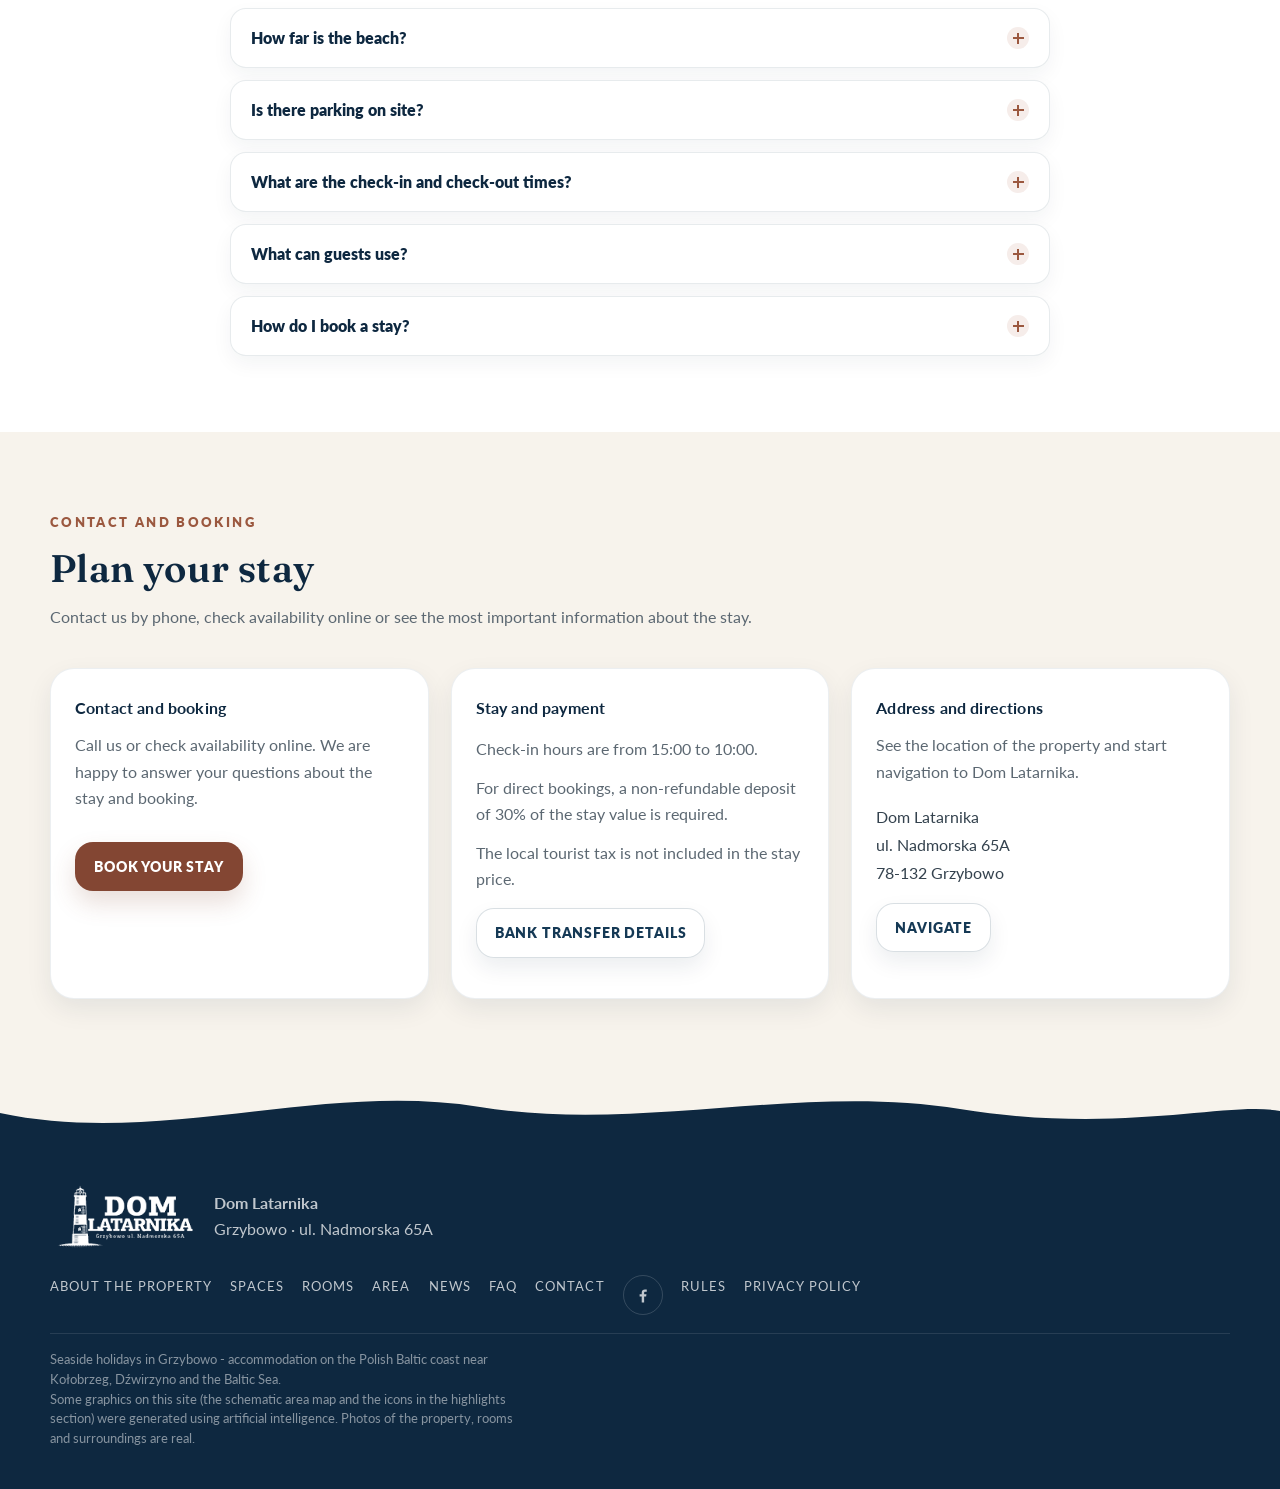
==== commit eec8a75b: "SEO: skrocenie meta description (PL/DE/EN <=160), H1 z fraza lokalizacyjna, sitemap lastmod + en-das" ====
--- a/index.html
+++ b/index.html
@@ -4,7 +4,7 @@
   <meta charset="utf-8">
   <meta name="viewport" content="width=device-width, initial-scale=1">
   <title>Dom Latarnika - pensjonat nad morzem w Grzybowie</title>
-  <meta name="description" content="Pensjonat Dom Latarnika w Grzybowie - wakacje nad morzem koło Kołobrzegu. Komfortowe pokoje, studia i apartament nad Bałtykiem, wspólna kuchnia, salon i taras, spokojna lokalizacja blisko plaży i wygodna rezerwacja online. Noclegi nad polskim morzem.">
+  <meta name="description" content="Pensjonat Dom Latarnika w Grzybowie - wakacje nad morzem koło Kołobrzegu. Komfortowe pokoje, studia i apartament nad Bałtykiem, blisko plaży.">
   <meta name="keywords" content="wakacje nad morzem, polskie morze, wakacje Kołobrzeg, noclegi Kołobrzeg, Grzybowo, pensjonat Grzybowo, noclegi nad morzem, pokoje nad morzem, apartament nad morzem, nocleg Bałtyk, wakacje nad Bałtykiem, pensjonat nad morzem, Dom Latarnika, noclegi Grzybowo, wczasy nad morzem, holidays at the Baltic Sea, seaside holidays Poland, accommodation Kolobrzeg, Urlaub an der Ostsee, Ferienunterkunft Kolberg, Grzybowo Polen">
   <meta name="author" content="Dom Latarnika">
   <meta name="geo.region" content="PL-ZP">
@@ -123,7 +123,7 @@
       <div class="container hero-inner">
         <div class="hero-copy">
           <span class="hero-kicker" data-i18n="hero_kicker">Pensjonat Dom Latarnika · Grzybowo</span>
-          <h1 data-i18n="hero_title">Udane wakacje nad Bałtykiem</h1>
+          <h1 data-i18n="hero_title">Udane wakacje nad Bałtykiem w Grzybowie</h1>
           <p data-i18n="hero_text">Spokojny wypoczynek w Grzybowie, blisko morza, z komfortowymi pokojami, studiami i apartamentem oraz wygodną rezerwacją online.</p>
           <div class="hero-buttons">
             <a class="button button-primary" href="https://www.booking.com/hotel/pl/pensjonat-dom-latarnika.pl.html" target="_blank" rel="noopener" data-i18n="check_availability">Sprawdź dostępność</a>
@@ -819,7 +819,7 @@
   </footer>
 
   <!-- Główna logika strony głównej -->
-  <script src="assets/index.js?v=202608036" defer></script>
+  <script src="assets/index.js?v=202608041" defer></script>
 
   <!-- Cookie Consent -->
   <link rel="stylesheet" href="assets/cookie-consent.css?v=20260726">
